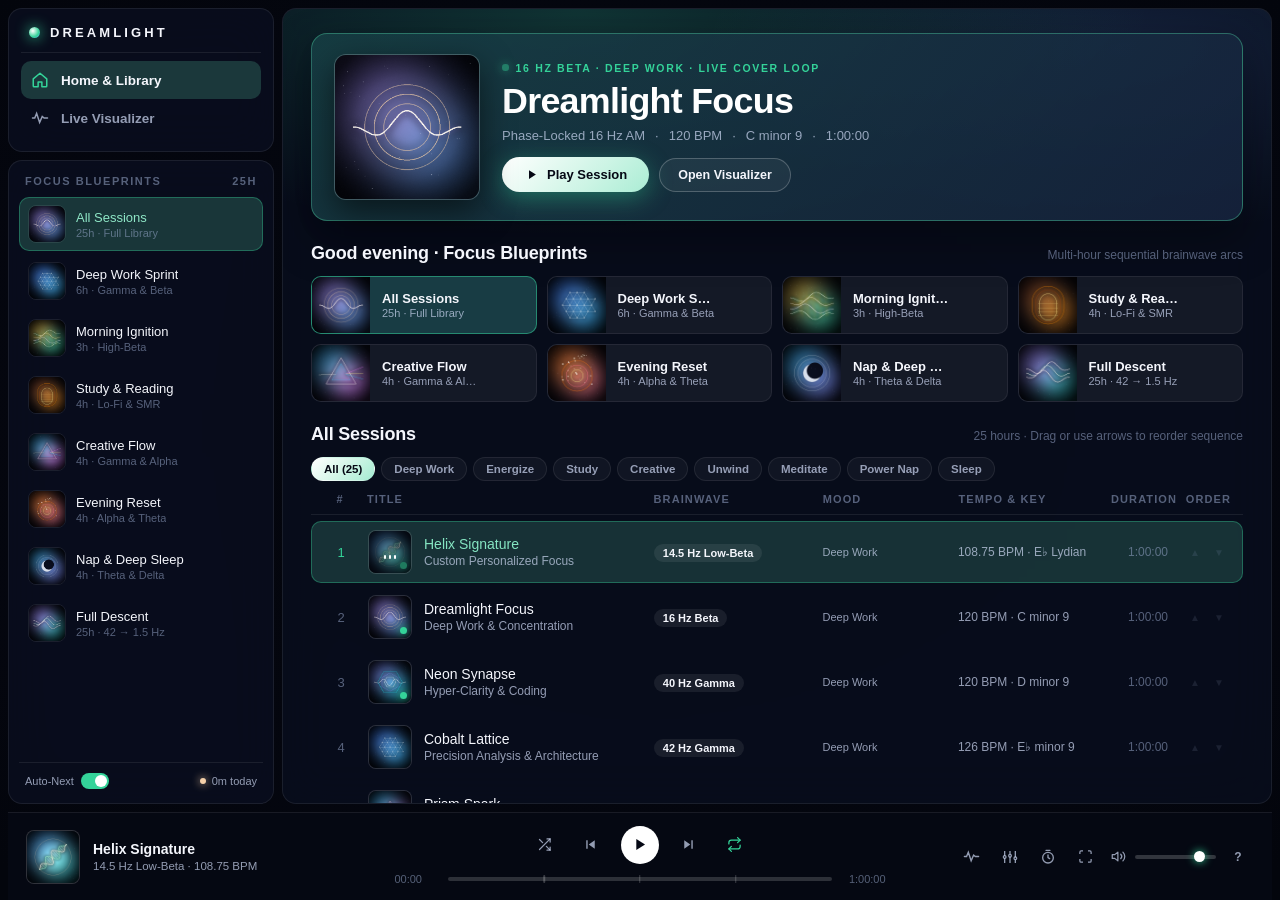
==== web/index.html @ 62f5a37e "Dreamlight: open-source focus music app (25 Python-made tracks, web player, Electron menu bar app) C" ====
<!DOCTYPE html>
<html lang="en">
<head>
  <meta charset="UTF-8" />
  <meta name="viewport" content="width=device-width, initial-scale=1.0, viewport-fit=cover" />
  <meta name="apple-mobile-web-app-capable" content="yes" />
  <meta name="apple-mobile-web-app-status-bar-style" content="black-translucent" />
  <meta name="apple-mobile-web-app-title" content="Dreamlight" />
  <meta name="theme-color" content="#050711" />
  <title>Dreamlight — Neural Focus Studio</title>
  <link rel="manifest" href="manifest.json" />
  <link id="dynamicFavicon" rel="icon" type="image/svg+xml" href="favicon.svg" />
  <link rel="apple-touch-icon" sizes="180x180" href="apple-touch-icon.png" />
  <style>
    :root {
      --bg: #03050c;
      --panel: #0a0f1f;
      --panel-elev: #111830;
      --panel-hover: rgba(255, 255, 255, 0.07);
      --border: rgba(255, 255, 255, 0.08);
      --border-top: rgba(255, 255, 255, 0.14);
      --border-bright: rgba(255, 255, 255, 0.22);
      --text: #f4f6fc;
      --text-muted: rgba(203, 213, 240, 0.72);
      --text-dim: rgba(154, 170, 206, 0.54);
      --c1: #34d399;
      --c2: #60a5fa;
      --c3: #f5d0a9;
      --radius: 14px;
    }

    * {
      box-sizing: border-box;
      margin: 0;
      padding: 0;
      -webkit-tap-highlight-color: transparent;
    }

    html, body {
      width: 100%;
      max-width: 100%;
      height: 100%;
      overflow: hidden;
      background: var(--bg);
      color: var(--text);
      font-family: -apple-system, BlinkMacSystemFont, "SF Pro Display", "Avenir Next", "Inter", "Segoe UI", sans-serif;
      -webkit-font-smoothing: antialiased;
      user-select: none;
    }

    /* Full-bleed live reactive visualizer canvas */
    #vizCanvas {
      position: fixed;
      inset: 0;
      width: 100%;
      height: 100%;
      z-index: 0;
      display: block;
    }

    /* Optional Cinema Zen / Visualizer ambient cover-loop backdrop */
    .zen-loop-backdrop {
      position: fixed;
      inset: 0;
      z-index: 0;
      pointer-events: none;
      display: flex;
      align-items: center;
      justify-content: center;
      opacity: 0;
      transition: opacity 0.75s ease;
      overflow: hidden;
    }

    .zen-loop-backdrop.active { opacity: 1; }

    .zen-loop-video {
      width: min(74vmin, 640px);
      height: min(74vmin, 640px);
      object-fit: cover;
      border-radius: 50%;
      opacity: 0.22;
      filter: blur(18px) saturate(1.25);
      mix-blend-mode: screen;
      transform: scale(1.12);
      transition: opacity 0.6s ease, filter 0.6s ease, transform 0.6s ease;
      -webkit-mask-image: radial-gradient(circle, rgba(0,0,0,1) 34%, rgba(0,0,0,0.45) 62%, rgba(0,0,0,0) 82%);
      mask-image: radial-gradient(circle, rgba(0,0,0,1) 34%, rgba(0,0,0,0.45) 62%, rgba(0,0,0,0) 82%);
    }

    body.zen .zen-loop-video {
      width: min(88vmin, 820px);
      height: min(88vmin, 820px);
      opacity: 0.34;
      filter: blur(10px) saturate(1.3);
      transform: scale(1.06);
    }

    .vignette {
      position: fixed;
      inset: 0;
      z-index: 1;
      pointer-events: none;
      background: radial-gradient(ellipse 75% 65% at 50% 48%, rgba(5, 7, 17, 0.04) 0%, rgba(5, 7, 17, 0.48) 74%, rgba(3, 5, 12, 0.86) 100%);
    }

    /* Shared cover media stack (still PNG + seamless silent MP4 loop) */
    .cover-media {
      position: relative;
      overflow: hidden;
      background: rgba(255, 255, 255, 0.06);
      flex-shrink: 0;
    }

    .cover-media img,
    .cover-media video {
      position: absolute;
      inset: 0;
      width: 100%;
      height: 100%;
      object-fit: cover;
      display: block;
    }

    .cover-media video {
      opacity: 0;
      transition: opacity 0.35s ease;
      pointer-events: none;
    }

    .cover-media.loop-playing video { opacity: 1; }

    .loop-badge {
      position: absolute;
      right: 4px;
      bottom: 4px;
      width: 7px;
      height: 7px;
      border-radius: 50%;
      background: var(--c1);
      box-shadow: 0 0 8px var(--c1);
      pointer-events: none;
      z-index: 2;
    }

    /* =====================================================================
       DESKTOP APP SHELL (> 920px)
       ===================================================================== */
    .desktop-shell {
      position: relative;
      z-index: 2;
      display: grid;
      grid-template-rows: 1fr 88px;
      height: 100vh;
      height: 100dvh;
      width: 100%;
      padding: 8px 8px 0;
      gap: 8px;
    }

    .desktop-body {
      display: grid;
      grid-template-columns: 266px 1fr;
      gap: 8px;
      min-height: 0;
      transition: grid-template-columns 0.4s cubic-bezier(0.22, 1, 0.36, 1), gap 0.4s ease;
    }

    .left-rail {
      display: flex;
      flex-direction: column;
      gap: 8px;
      min-height: 0;
      transition: opacity 0.35s ease, transform 0.4s ease;
    }

    .rail-card {
      background: rgba(10, 15, 31, 0.86);
      backdrop-filter: blur(22px);
      -webkit-backdrop-filter: blur(22px);
      border: 1px solid var(--border);
      border-radius: var(--radius);
      padding: 14px 12px;
    }

    .rail-brand {
      display: flex;
      align-items: center;
      gap: 10px;
      padding: 2px 8px 12px;
      border-bottom: 1px solid var(--border);
      margin-bottom: 8px;
    }

    .brand-orb {
      width: 11px;
      height: 11px;
      border-radius: 50%;
      background: radial-gradient(circle at 35% 35%, #fff, var(--c1) 60%, var(--c2));
      box-shadow: 0 0 14px var(--c1);
      flex-shrink: 0;
      transition: background 0.6s ease, box-shadow 0.6s ease;
    }

    .brand-name {
      font-size: 13px;
      font-weight: 600;
      letter-spacing: 0.24em;
      text-transform: uppercase;
      color: var(--text);
    }

    .nav-btn {
      width: 100%;
      appearance: none;
      border: none;
      background: transparent;
      color: var(--text-muted);
      display: flex;
      align-items: center;
      gap: 12px;
      padding: 10px 10px;
      border-radius: 10px;
      font-size: 13.5px;
      font-weight: 600;
      cursor: pointer;
      transition: all 0.18s ease;
    }

    .nav-btn:hover { color: var(--text); background: var(--panel-hover); }
    .nav-btn.active {
      color: var(--text);
      background: color-mix(in srgb, var(--c1) 16%, rgba(255, 255, 255, 0.06));
    }
    .nav-btn.active svg { color: var(--c1); }

    .rail-library {
      flex: 1;
      min-height: 0;
      display: flex;
      flex-direction: column;
      padding: 14px 10px 12px;
    }

    .rail-lib-head {
      display: flex;
      align-items: center;
      justify-content: space-between;
      padding: 0 6px 10px;
      font-size: 11px;
      font-weight: 700;
      letter-spacing: 0.14em;
      text-transform: uppercase;
      color: var(--text-dim);
    }

    .rail-playlists {
      flex: 1;
      overflow-y: auto;
      display: flex;
      flex-direction: column;
      gap: 3px;
    }

    .rail-playlists::-webkit-scrollbar { width: 4px; }
    .rail-playlists::-webkit-scrollbar-thumb { background: rgba(255,255,255,0.14); border-radius: 999px; }

    .pl-item {
      display: flex;
      align-items: center;
      gap: 10px;
      padding: 7px 8px;
      border-radius: 10px;
      cursor: pointer;
      transition: background 0.16s ease;
      border: 1px solid transparent;
    }

    .pl-item:hover { background: var(--panel-hover); }
    .pl-item.active {
      background: color-mix(in srgb, var(--c1) 16%, rgba(255, 255, 255, 0.05));
      border-color: color-mix(in srgb, var(--c1) 35%, transparent);
    }

    .pl-thumb {
      width: 38px;
      height: 38px;
      border-radius: 8px;
      object-fit: cover;
      flex-shrink: 0;
      border: 1px solid rgba(255,255,255,0.08);
    }

    .pl-meta { min-width: 0; display: flex; flex-direction: column; gap: 2px; }
    .pl-name { font-size: 13px; font-weight: 500; color: var(--text); white-space: nowrap; overflow: hidden; text-overflow: ellipsis; }
    .pl-item.active .pl-name { color: color-mix(in srgb, var(--c1) 55%, #fff); }
    .pl-sub { font-size: 11px; color: var(--text-dim); white-space: nowrap; overflow: hidden; text-overflow: ellipsis; }

    .rail-footer {
      margin-top: 10px;
      padding: 10px 6px 2px;
      border-top: 1px solid var(--border);
      display: flex;
      align-items: center;
      justify-content: space-between;
      font-size: 11px;
      color: var(--text-muted);
    }

    .seq-toggle {
      display: inline-flex;
      align-items: center;
      gap: 7px;
      cursor: pointer;
    }

    .switch {
      position: relative;
      width: 28px;
      height: 16px;
      border-radius: 999px;
      background: rgba(255, 255, 255, 0.16);
      transition: background 0.2s ease;
    }

    .switch::after {
      content: "";
      position: absolute;
      top: 2px;
      left: 2px;
      width: 12px;
      height: 12px;
      border-radius: 50%;
      background: #fff;
      transition: transform 0.2s ease;
    }

    .seq-toggle.on .switch { background: var(--c1); }
    .seq-toggle.on .switch::after { transform: translateX(12px); }

    .streak-pill {
      display: inline-flex;
      align-items: center;
      gap: 6px;
      font-size: 11px;
      color: var(--text-muted);
      font-variant-numeric: tabular-nums;
    }

    .streak-dot {
      width: 6px;
      height: 6px;
      border-radius: 50%;
      background: var(--c3);
      box-shadow: 0 0 8px var(--c3);
    }

    /* Main Rounded Viewport */
    .main-viewport {
      position: relative;
      min-height: 0;
      min-width: 0;
      border-radius: var(--radius);
      border: 1px solid var(--border);
      overflow: hidden;
      background: rgba(10, 15, 31, 0.78);
      backdrop-filter: blur(22px);
      -webkit-backdrop-filter: blur(22px);
      transition: background 0.4s ease, border-color 0.4s ease;
    }

    body.desktop-viz .main-viewport {
      background: transparent;
      backdrop-filter: none;
      -webkit-backdrop-filter: none;
      border-color: rgba(255, 255, 255, 0.10);
    }

    .home-scroll {
      height: 100%;
      overflow-y: auto;
      padding: 24px 28px 36px;
      background:
        radial-gradient(ellipse 85% 42% at 30% 0%, color-mix(in srgb, var(--c1) 20%, transparent), transparent 68%),
        radial-gradient(ellipse 65% 36% at 85% 5%, color-mix(in srgb, var(--c2) 14%, transparent), transparent 65%);
      display: flex;
      flex-direction: column;
      gap: 22px;
    }

    .home-scroll::-webkit-scrollbar { width: 7px; }
    .home-scroll::-webkit-scrollbar-thumb { background: rgba(255,255,255,0.14); border-radius: 999px; }
    body.desktop-viz .home-scroll { display: none; }

    /* Featured Hero Banner */
    .featured-banner {
      display: grid;
      grid-template-columns: 146px 1fr;
      gap: 22px;
      align-items: center;
      padding: 20px 22px;
      border-radius: 16px;
      background: linear-gradient(
        130deg,
        color-mix(in srgb, var(--c1) 18%, rgba(16, 24, 48, 0.76)),
        color-mix(in srgb, var(--c2) 12%, rgba(10, 15, 32, 0.86))
      );
      border: 1px solid color-mix(in srgb, var(--c1) 34%, var(--border));
      box-shadow: 0 18px 44px rgba(0, 0, 0, 0.35);
    }

    .feat-cover-wrap {
      width: 146px;
      height: 146px;
      border-radius: 12px;
      box-shadow: 0 12px 32px rgba(0, 0, 0, 0.55);
      border: 1px solid rgba(255, 255, 255, 0.14);
    }

    .feat-info {
      display: flex;
      flex-direction: column;
      gap: 8px;
      min-width: 0;
    }

    .feat-eyebrow {
      display: inline-flex;
      align-items: center;
      gap: 7px;
      font-size: 10.5px;
      font-weight: 700;
      letter-spacing: 0.16em;
      text-transform: uppercase;
      color: var(--c1);
    }

    .feat-title {
      font-size: clamp(26px, 2.8vw, 38px);
      font-weight: 700;
      letter-spacing: -0.02em;
      line-height: 1.08;
      color: #fff;
    }

    .feat-meta {
      font-size: 13px;
      color: var(--text-muted);
      display: flex;
      align-items: center;
      gap: 10px;
      flex-wrap: wrap;
    }

    .feat-actions {
      display: flex;
      align-items: center;
      gap: 10px;
      margin-top: 6px;
    }

    .spotify-play-cta {
      appearance: none;
      border: none;
      background: linear-gradient(135deg, #ffffff, color-mix(in srgb, var(--c1) 42%, #ffffff));
      color: #050814;
      font-size: 13px;
      font-weight: 700;
      padding: 10px 22px;
      border-radius: 999px;
      display: inline-flex;
      align-items: center;
      gap: 8px;
      cursor: pointer;
      box-shadow: 0 6px 24px color-mix(in srgb, var(--c1) 40%, transparent);
      transition: transform 0.16s ease, box-shadow 0.2s ease;
    }

    .spotify-play-cta:hover { transform: scale(1.03); }

    .ghost-cta {
      appearance: none;
      border: 1px solid var(--border-bright);
      background: rgba(255, 255, 255, 0.05);
      color: var(--text);
      font-size: 12.5px;
      font-weight: 600;
      padding: 9px 18px;
      border-radius: 999px;
      display: inline-flex;
      align-items: center;
      gap: 7px;
      cursor: pointer;
      transition: all 0.18s ease;
    }

    .ghost-cta:hover { background: rgba(255, 255, 255, 0.11); }

    .sec-head {
      display: flex;
      align-items: baseline;
      justify-content: space-between;
      gap: 12px;
      flex-wrap: wrap;
      margin-bottom: 12px;
    }

    .sec-title { font-size: 18px; font-weight: 700; letter-spacing: -0.01em; }
    .sec-sub { font-size: 12px; color: var(--text-dim); }

    /* Mood Filter Bar */
    .mood-bar {
      display: flex;
      align-items: center;
      gap: 6px;
      flex-wrap: wrap;
      margin-bottom: 12px;
    }

    .mood-chip {
      appearance: none;
      border: 1px solid var(--border);
      background: rgba(255, 255, 255, 0.04);
      color: var(--text-muted);
      font-size: 11.5px;
      font-weight: 600;
      padding: 5px 12px;
      border-radius: 999px;
      cursor: pointer;
      transition: all 0.16s ease;
      text-transform: capitalize;
    }

    .mood-chip:hover { color: #fff; background: rgba(255, 255, 255, 0.09); }
    .mood-chip.active {
      color: #050814;
      background: linear-gradient(135deg, #fff, color-mix(in srgb, var(--c1) 45%, #fff));
      border-color: transparent;
    }

    /* Quick-Pick Blueprint Grid */
    .quick-grid {
      display: grid;
      grid-template-columns: repeat(4, minmax(0, 1fr));
      gap: 10px;
    }

    @media (max-width: 1260px) {
      .quick-grid { grid-template-columns: repeat(3, minmax(0, 1fr)); }
    }

    .quick-card {
      position: relative;
      display: flex;
      align-items: center;
      gap: 12px;
      background: rgba(255, 255, 255, 0.055);
      border: 1px solid rgba(255, 255, 255, 0.07);
      border-radius: 10px;
      overflow: hidden;
      padding-right: 12px;
      cursor: pointer;
      transition: background 0.18s ease, border-color 0.18s ease;
      height: 58px;
    }

    .quick-card:hover { background: rgba(255, 255, 255, 0.11); }
    .quick-card.active {
      background: color-mix(in srgb, var(--c1) 20%, rgba(20, 28, 54, 0.78));
      border-color: color-mix(in srgb, var(--c1) 52%, transparent);
    }

    .quick-cover { width: 58px; height: 58px; object-fit: cover; flex-shrink: 0; }
    .quick-meta { min-width: 0; flex: 1; }
    .quick-name { font-size: 13px; font-weight: 600; color: var(--text); white-space: nowrap; overflow: hidden; text-overflow: ellipsis; }
    .quick-sub { font-size: 11px; color: var(--text-muted); margin-top: 1px; white-space: nowrap; overflow: hidden; text-overflow: ellipsis; }

    .quick-play-hover {
      width: 32px;
      height: 32px;
      border-radius: 50%;
      background: var(--c1);
      color: #050814;
      display: flex;
      align-items: center;
      justify-content: center;
      opacity: 0;
      transform: translateY(4px);
      transition: all 0.2s ease;
      box-shadow: 0 6px 16px rgba(0, 0, 0, 0.45);
      flex-shrink: 0;
    }

    .quick-card:hover .quick-play-hover { opacity: 1; transform: translateY(0); }

    /* Track Table */
    .track-table-head {
      display: grid;
      grid-template-columns: 34px 1.65fr 0.95fr 0.75fr 0.85fr 58px 52px;
      gap: 10px;
      padding: 0 12px 9px;
      border-bottom: 1px solid var(--border);
      font-size: 11px;
      font-weight: 600;
      letter-spacing: 0.1em;
      text-transform: uppercase;
      color: var(--text-dim);
      margin-bottom: 6px;
    }

    .track-table { display: flex; flex-direction: column; gap: 3px; }

    .t-row {
      display: grid;
      grid-template-columns: 34px 1.65fr 0.95fr 0.75fr 0.85fr 58px 52px;
      gap: 10px;
      align-items: center;
      padding: 8px 12px;
      border-radius: 10px;
      border: 1px solid transparent;
      cursor: pointer;
      transition: background 0.15s ease;
      outline: none;
    }

    .t-row:hover, .t-row:focus-visible { background: rgba(255, 255, 255, 0.068); }
    .t-row:focus-visible { border-color: color-mix(in srgb, var(--c1) 55%, transparent); }
    .t-row.active {
      background: color-mix(in srgb, var(--c1) 14%, rgba(255, 255, 255, 0.05));
      border-color: color-mix(in srgb, var(--c1) 36%, transparent);
    }
    .t-row.drag-over { border-top: 2px solid var(--c1); }

    .t-idx {
      font-size: 13px;
      color: var(--text-dim);
      font-variant-numeric: tabular-nums;
      display: flex;
      align-items: center;
      justify-content: center;
    }
    .t-row.active .t-idx { color: var(--c1); }

    .t-title-cell {
      display: flex;
      align-items: center;
      gap: 12px;
      min-width: 0;
    }

    .track-thumb-wrap {
      width: 44px;
      height: 44px;
      border-radius: 8px;
      border: 1px solid rgba(255, 255, 255, 0.09);
    }

    .thumb-eq-overlay {
      position: absolute;
      inset: 0;
      z-index: 3;
      display: flex;
      align-items: center;
      justify-content: center;
      background: rgba(5, 8, 20, 0.44);
    }

    .eq-bars { display: inline-flex; align-items: flex-end; gap: 2.5px; height: 13px; }
    .eq-bars span {
      width: 2.5px; background: #fff; border-radius: 2px; height: 4px;
      box-shadow: 0 0 8px var(--c1);
      animation: eqBounce 0.85s ease-in-out infinite;
    }
    .eq-bars span:nth-child(1) { animation-delay: 0s; }
    .eq-bars span:nth-child(2) { animation-delay: 0.22s; height: 10px; }
    .eq-bars span:nth-child(3) { animation-delay: 0.44s; height: 6px; }
    .eq-bars.paused span { animation-play-state: paused; height: 4px; }
    @keyframes eqBounce { 0%, 100% { height: 3px; } 50% { height: 13px; } }

    .t-name-wrap { min-width: 0; display: flex; flex-direction: column; gap: 2px; }
    .t-name { font-size: 14px; font-weight: 500; color: var(--text); white-space: nowrap; overflow: hidden; text-overflow: ellipsis; }
    .t-row.active .t-name { color: color-mix(in srgb, var(--c1) 60%, #fff); }
    .t-sub { font-size: 12px; color: var(--text-muted); white-space: nowrap; overflow: hidden; text-overflow: ellipsis; }

    .band-pill {
      display: inline-flex;
      align-items: center;
      font-size: 11px;
      font-weight: 600;
      padding: 3px 9px;
      border-radius: 999px;
      background: rgba(255, 255, 255, 0.075);
      color: var(--text);
      width: fit-content;
      white-space: nowrap;
    }

    .mood-tag {
      font-size: 11px;
      color: var(--text-muted);
      text-transform: capitalize;
      white-space: nowrap;
      overflow: hidden;
      text-overflow: ellipsis;
    }

    .t-tech { font-size: 12px; color: var(--text-muted); white-space: nowrap; overflow: hidden; text-overflow: ellipsis; }
    .t-dur { font-size: 12px; color: var(--text-dim); font-variant-numeric: tabular-nums; text-align: right; }

    .t-order { display: flex; align-items: center; justify-content: flex-end; gap: 2px; }
    .order-btn {
      appearance: none; border: none; background: transparent; color: var(--text-dim);
      width: 22px; height: 22px; border-radius: 6px; cursor: pointer;
      display: flex; align-items: center; justify-content: center; font-size: 10px;
      opacity: 0.25; transition: all 0.15s ease;
    }
    .t-row:hover .order-btn, .t-row:focus-within .order-btn { opacity: 1; }
    .order-btn:hover { background: rgba(255, 255, 255, 0.14); color: var(--text); }

    /* =====================================================================
       VIEW B: FULL-BLEED PER-TRACK LIVE VISUALIZER & NOW PLAYING STAGE
       ===================================================================== */
    .viz-stage {
      display: none;
      position: relative;
      height: 100%;
      width: 100%;
      flex-direction: column;
      justify-content: space-between;
      padding: 20px 26px 24px;
      pointer-events: none;
    }

    body.desktop-viz .viz-stage { display: flex; }

    .viz-topbar {
      display: flex;
      align-items: center;
      justify-content: space-between;
      gap: 12px;
      pointer-events: auto;
      transition: opacity 0.5s ease;
    }

    .pill-group {
      display: inline-flex;
      align-items: center;
      background: rgba(10, 15, 32, 0.62);
      backdrop-filter: blur(18px);
      -webkit-backdrop-filter: blur(18px);
      border: 1px solid var(--border);
      border-top-color: var(--border-top);
      border-radius: 999px;
      padding: 3px;
      gap: 2px;
    }

    .pill-btn {
      appearance: none;
      border: none;
      background: transparent;
      color: var(--text-muted);
      font-size: 11.5px;
      font-weight: 500;
      padding: 5px 12px;
      border-radius: 999px;
      cursor: pointer;
      transition: all 0.18s ease;
      white-space: nowrap;
    }

    .pill-btn:hover { color: var(--text); background: rgba(255, 255, 255, 0.06); }
    .pill-btn.active {
      color: #060913;
      background: linear-gradient(135deg, #f8fafc, color-mix(in srgb, var(--c1) 45%, #ffffff));
    }

    .icon-pill {
      appearance: none;
      display: inline-flex;
      align-items: center;
      gap: 6px;
      border: 1px solid var(--border);
      border-top-color: var(--border-top);
      background: rgba(10, 15, 32, 0.62);
      backdrop-filter: blur(18px);
      -webkit-backdrop-filter: blur(18px);
      color: var(--text-muted);
      font-size: 11.5px;
      font-weight: 500;
      padding: 6px 13px;
      border-radius: 999px;
      cursor: pointer;
      transition: all 0.2s ease;
    }

    .icon-pill:hover { color: var(--text); border-color: var(--border-bright); }
    .icon-pill.active {
      color: #fff;
      border-color: color-mix(in srgb, var(--c1) 65%, transparent);
      background: color-mix(in srgb, var(--c1) 22%, rgba(12, 18, 38, 0.72));
    }

    .viz-bottom {
      display: flex;
      align-items: flex-end;
      justify-content: space-between;
      gap: 18px;
      transition: opacity 0.5s ease;
    }

    .viz-now-row {
      display: flex;
      align-items: flex-end;
      gap: 18px;
      pointer-events: auto;
    }

    .viz-art-card {
      width: 112px;
      height: 112px;
      border-radius: 16px;
      border: 1px solid color-mix(in srgb, var(--c1) 42%, rgba(255, 255, 255, 0.16));
      box-shadow: 0 18px 46px rgba(0, 0, 0, 0.62), 0 0 32px color-mix(in srgb, var(--c1) 24%, transparent);
      transition: transform 0.35s ease, box-shadow 0.45s ease;
    }

    body.zen .viz-art-card {
      width: 92px;
      height: 92px;
    }

    .viz-now-card {
      display: flex;
      flex-direction: column;
      gap: 7px;
      pointer-events: auto;
    }

    .viz-chips {
      display: flex;
      align-items: center;
      gap: 8px;
      flex-wrap: wrap;
    }

    .status-chip {
      display: inline-flex;
      align-items: center;
      gap: 8px;
      padding: 5px 12px;
      border-radius: 999px;
      border: 1px solid color-mix(in srgb, var(--c1) 42%, var(--border));
      background: rgba(8, 12, 26, 0.58);
      backdrop-filter: blur(14px);
      font-size: 10.5px;
      font-weight: 600;
      letter-spacing: 0.14em;
      text-transform: uppercase;
      color: color-mix(in srgb, var(--c1) 72%, #fff);
      width: fit-content;
    }

    .archetype-chip {
      display: inline-flex;
      align-items: center;
      gap: 6px;
      padding: 5px 11px;
      border-radius: 999px;
      border: 1px solid var(--border);
      background: rgba(8, 12, 26, 0.52);
      backdrop-filter: blur(14px);
      font-size: 10px;
      font-weight: 600;
      letter-spacing: 0.12em;
      text-transform: uppercase;
      color: var(--text-muted);
    }

    .pulse-dot {
      width: 6.5px; height: 6.5px; border-radius: 50%;
      background: var(--c1); box-shadow: 0 0 10px var(--c1); opacity: 0.45;
    }
    body.is-playing .pulse-dot { opacity: 1; animation: breathe 2s ease-in-out infinite; }
    @keyframes breathe { 0%,100% { transform: scale(0.88); opacity: 0.65; } 50% { transform: scale(1.28); opacity: 1; } }

    .viz-title {
      font-size: clamp(28px, 3.3vw, 44px);
      font-weight: 200;
      letter-spacing: 0.12em;
      text-transform: uppercase;
      line-height: 1.06;
      text-shadow: 0 4px 28px rgba(0, 0, 0, 0.55);
    }

    .telemetry-bar {
      display: inline-flex;
      align-items: center;
      gap: 9px;
      flex-wrap: wrap;
      padding: 6px 13px;
      border-radius: 11px;
      background: rgba(8, 13, 28, 0.56);
      border: 1px solid var(--border);
      backdrop-filter: blur(14px);
      font-size: 11.5px;
      color: var(--text-muted);
      font-variant-numeric: tabular-nums;
      width: fit-content;
    }

    .tel-ear { display: inline-flex; align-items: center; gap: 5px; color: var(--text); font-weight: 500; }
    .tel-ear-tag {
      font-size: 9.5px; font-weight: 700; padding: 1.5px 5px; border-radius: 4px;
      background: color-mix(in srgb, var(--c1) 24%, transparent);
      color: color-mix(in srgb, var(--c1) 80%, #fff);
    }
    .tel-delta { color: var(--c3); font-weight: 600; letter-spacing: 0.04em; }
    .tel-sep { width: 1px; height: 12px; background: var(--border-bright); }

    .breath-caption {
      position: absolute;
      left: 50%;
      top: 50%;
      transform: translate(-50%, -50%);
      display: flex;
      flex-direction: column;
      align-items: center;
      gap: 4px;
      opacity: 0;
      pointer-events: none;
      transition: opacity 0.45s ease;
    }
    body.breath-on .breath-caption { opacity: 1; }
    .breath-phase { font-size: 13px; font-weight: 600; letter-spacing: 0.34em; padding-left: 0.34em; color: #fff8ec; }
    .breath-count { font-size: 11px; color: var(--text-muted); font-variant-numeric: tabular-nums; }
    .breath-cadence { font-size: 10px; letter-spacing: 0.14em; text-transform: uppercase; color: color-mix(in srgb, var(--c1) 70%, #fff); margin-top: 2px; }

    /* =====================================================================
       PERSISTENT BOTTOM PLAYER BAR (Desktop)
       ===================================================================== */
    .player-bar {
      display: grid;
      grid-template-columns: 30% 40% 30%;
      align-items: center;
      padding: 0 18px;
      background: rgba(6, 9, 20, 0.94);
      backdrop-filter: blur(26px);
      -webkit-backdrop-filter: blur(26px);
      border-top: 1px solid var(--border);
      transition: opacity 0.5s ease;
    }

    .pb-left { display: flex; align-items: center; gap: 13px; min-width: 0; }

    .pb-cover-wrap {
      width: 54px;
      height: 54px;
      border-radius: 8px;
      border: 1px solid rgba(255, 255, 255, 0.12);
      cursor: pointer;
      transition: transform 0.18s ease, box-shadow 0.2s ease;
    }
    .pb-cover-wrap:hover { transform: scale(1.04); box-shadow: 0 0 18px color-mix(in srgb, var(--c1) 45%, transparent); }

    .pb-meta { min-width: 0; display: flex; flex-direction: column; gap: 3px; }
    .pb-title { font-size: 14px; font-weight: 600; color: var(--text); white-space: nowrap; overflow: hidden; text-overflow: ellipsis; cursor: pointer; }
    .pb-title:hover { text-decoration: underline; }
    .pb-sub { font-size: 11.5px; color: var(--text-muted); white-space: nowrap; overflow: hidden; text-overflow: ellipsis; }

    .pb-center { display: flex; flex-direction: column; align-items: center; gap: 6px; width: 100%; }
    .transport { display: flex; align-items: center; gap: 14px; }

    .t-btn {
      appearance: none; border: none; background: transparent; color: var(--text-muted);
      width: 32px; height: 32px; border-radius: 50%;
      display: flex; align-items: center; justify-content: center;
      cursor: pointer; transition: all 0.16s ease;
    }
    .t-btn:hover { color: #fff; background: rgba(255, 255, 255, 0.08); }
    .t-btn.active { color: var(--c1); }

    .play-btn {
      width: 38px; height: 38px; border-radius: 50%; border: none;
      background: #ffffff; color: #050814;
      display: flex; align-items: center; justify-content: center;
      cursor: pointer; transition: transform 0.15s ease, box-shadow 0.2s ease;
    }
    .play-btn:hover { transform: scale(1.07); box-shadow: 0 0 22px color-mix(in srgb, var(--c1) 50%, transparent); }
    .play-btn:active { transform: scale(0.95); }

    .seek-row {
      display: grid; grid-template-columns: 44px 1fr 44px; align-items: center;
      gap: 10px; width: 100%; max-width: 560px;
    }
    .time-label { font-size: 11px; font-variant-numeric: tabular-nums; color: var(--text-dim); }
    .time-label.right { text-align: right; }

    .seek-track {
      position: relative; height: 18px; display: flex; align-items: center;
      cursor: pointer; touch-action: none;
    }
    .seek-bg { width: 100%; height: 4px; border-radius: 999px; background: rgba(255, 255, 255, 0.16); overflow: hidden; transition: height 0.12s ease; }
    .seek-track:hover .seek-bg { height: 5px; }
    .seek-fill { height: 100%; width: 0%; border-radius: 999px; background: linear-gradient(90deg, var(--c2), var(--c1), var(--c3)); }

    .seek-ticks { position: absolute; inset: 0; pointer-events: none; }
    .seek-tick { position: absolute; top: 50%; width: 1.5px; height: 8px; transform: translate(-50%, -50%); background: rgba(255,255,255,0.22); border-radius: 2px; }

    .seek-thumb {
      position: absolute; left: 0%; width: 12px; height: 12px; border-radius: 50%;
      background: #fff; box-shadow: 0 0 10px var(--c1);
      transform: translateX(-50%) scale(0); transition: transform 0.14s ease; pointer-events: none;
    }
    .seek-track:hover .seek-thumb, .seek-track.scrubbing .seek-thumb { transform: translateX(-50%) scale(1.1); }

    .seek-tooltip {
      position: absolute; bottom: 22px; left: 0; transform: translateX(-50%) translateY(4px);
      padding: 4px 8px; border-radius: 7px; background: rgba(9, 14, 30, 0.94);
      border: 1px solid var(--border-bright); color: #fff; font-size: 11px;
      font-variant-numeric: tabular-nums; white-space: nowrap; opacity: 0;
      pointer-events: none; transition: opacity 0.14s ease, transform 0.14s ease;
    }
    .seek-track:hover .seek-tooltip, .seek-track.scrubbing .seek-tooltip { opacity: 1; transform: translateX(-50%) translateY(0); }

    .pb-right { display: flex; align-items: center; justify-content: flex-end; gap: 6px; }
    .timer-badge {
      display: none; font-size: 11px; font-variant-numeric: tabular-nums; font-weight: 600;
      color: var(--c3); padding: 3px 8px; border-radius: 999px;
      background: rgba(245, 208, 169, 0.12); border: 1px solid rgba(245, 208, 169, 0.30);
    }
    .timer-badge.visible { display: inline-flex; }
    .vol-wrap { display: flex; align-items: center; gap: 6px; width: 108px; }

    input[type="range"] {
      -webkit-appearance: none; appearance: none; width: 100%; height: 4px;
      border-radius: 999px; background: rgba(255, 255, 255, 0.18); outline: none; cursor: pointer;
    }
    input[type="range"]::-webkit-slider-thumb {
      -webkit-appearance: none; appearance: none; width: 11px; height: 11px;
      border-radius: 50%; background: #fff; box-shadow: 0 0 8px var(--c1); cursor: pointer;
    }

    /* Desktop Cinema Zen Mode */
    body.zen .desktop-body { grid-template-columns: 0px 1fr; gap: 0; }
    body.zen .left-rail { opacity: 0; pointer-events: none; transform: translateX(-28px); overflow: hidden; }
    body.zen .main-viewport { border-color: transparent; }
    body.zen.zen-idle .viz-topbar,
    body.zen.zen-idle .player-bar,
    body.zen.zen-idle .viz-bottom { opacity: 0.12; }

    /* Popovers & Modals */
    .popover {
      position: fixed;
      right: 110px;
      bottom: 96px;
      z-index: 50;
      background: rgba(12, 18, 38, 0.96);
      backdrop-filter: blur(22px);
      border: 1px solid var(--border-bright);
      border-radius: 14px;
      padding: 14px;
      display: none;
      flex-direction: column;
      gap: 10px;
      box-shadow: 0 20px 50px rgba(0,0,0,0.6);
      min-width: 215px;
    }
    .popover.open { display: flex; }
    .pop-title { font-size: 11px; font-weight: 700; letter-spacing: 0.12em; text-transform: uppercase; color: var(--text-dim); padding: 2px 4px; }
    .pop-grid { display: grid; grid-template-columns: 1fr 1fr; gap: 6px; }
    .pop-opt {
      appearance: none; border: 1px solid var(--border); background: rgba(255,255,255,0.04);
      color: var(--text-muted); font-size: 12px; padding: 7px 10px; border-radius: 9px; cursor: pointer;
    }
    .pop-opt:hover { color: #fff; background: rgba(255,255,255,0.1); }
    .pop-opt.active { border-color: var(--c1); background: color-mix(in srgb, var(--c1) 24%, transparent); color: #fff; }

    .lab-select-row { display: flex; align-items: center; justify-content: space-between; font-size: 12px; color: var(--text-muted); gap: 10px; }
    .mini-pills { display: inline-flex; gap: 5px; }
    .mini-pill { appearance: none; border: 1px solid var(--border); background: rgba(255,255,255,0.05); color: var(--text-muted); font-size: 11px; padding: 4px 9px; border-radius: 8px; cursor: pointer; }
    .mini-pill.active { border-color: var(--c1); background: color-mix(in srgb, var(--c1) 24%, transparent); color: #fff; }
    .lab-slider-item { display: flex; flex-direction: column; gap: 5px; }
    .lab-slider-head { display: flex; justify-content: space-between; font-size: 12px; color: var(--text-muted); }

    .modal-backdrop {
      position: fixed; inset: 0; z-index: 60;
      background: rgba(4, 6, 14, 0.72); backdrop-filter: blur(12px);
      display: flex; align-items: center; justify-content: center;
      opacity: 0; pointer-events: none; transition: opacity 0.22s ease;
    }
    .modal-backdrop.open { opacity: 1; pointer-events: auto; }
    .modal-card {
      width: min(440px, 92vw); background: rgba(12, 18, 38, 0.95);
      border: 1px solid var(--border-bright); border-radius: 20px; padding: 22px 24px;
      box-shadow: 0 30px 70px rgba(0, 0, 0, 0.65);
    }
    .modal-head { display: flex; align-items: center; justify-content: space-between; margin-bottom: 16px; }
    .modal-title { font-size: 13px; font-weight: 600; letter-spacing: 0.16em; text-transform: uppercase; }
    .modal-close {
      appearance: none; border: 1px solid var(--border); background: rgba(255,255,255,0.06);
      color: var(--text-muted); width: 28px; height: 28px; border-radius: 50%; cursor: pointer;
    }
    .shortcut-list { display: grid; grid-template-columns: 1fr 1fr; gap: 10px 18px; }
    .shortcut-item { display: flex; align-items: center; justify-content: space-between; font-size: 12.5px; color: var(--text-muted); }
    kbd {
      font-family: ui-monospace, SFMono-Regular, Menlo, monospace; font-size: 11px;
      padding: 3px 7px; border-radius: 6px; background: rgba(255,255,255,0.08);
      border: 1px solid var(--border-bright); color: var(--text);
    }

    .toast {
      position: fixed; top: max(68px, calc(env(safe-area-inset-top) + 52px)); left: 50%;
      transform: translateX(-50%) translateY(-12px); z-index: 80;
      padding: 8px 18px; border-radius: 999px; background: rgba(12, 18, 38, 0.94);
      backdrop-filter: blur(18px); border: 1px solid var(--border-bright);
      color: #fff; font-size: 12px; white-space: nowrap; opacity: 0;
      pointer-events: none; transition: all 0.25s ease;
    }
    .toast.show { opacity: 1; transform: translateX(-50%) translateY(0); }

    .mobile-home, .mini-player, .mobile-np, .mobile-sheet-backdrop, .mobile-sheet { display: none; }

    /* =====================================================================
       MOBILE PWA EXPERIENCE (<= 920px)
       ===================================================================== */
    @media (max-width: 920px) {
      .desktop-shell, .popover { display: none !important; }

      .mobile-home {
        display: flex; flex-direction: column; position: fixed; inset: 0; z-index: 5;
        background:
          radial-gradient(ellipse 95% 42% at 50% 0%, color-mix(in srgb, var(--c1) 22%, transparent), transparent 70%),
          linear-gradient(180deg, #090e22 0%, #050711 42%, #04060d 100%);
        overflow-y: auto; -webkit-overflow-scrolling: touch;
        padding: max(16px, env(safe-area-inset-top)) 16px calc(106px + env(safe-area-inset-bottom));
        gap: 16px; transition: transform 0.36s cubic-bezier(0.22, 1, 0.36, 1), opacity 0.32s ease;
      }

      body.np-open .mobile-home { transform: scale(0.95); opacity: 0.35; pointer-events: none; }

      .mh-header { display: flex; align-items: center; justify-content: space-between; }
      .mh-eyebrow { display: inline-flex; align-items: center; gap: 7px; font-size: 10.5px; font-weight: 600; letter-spacing: 0.22em; text-transform: uppercase; color: var(--text-muted); }
      .mh-title { font-size: 24px; font-weight: 700; letter-spacing: -0.02em; margin-top: 2px; }
      .mh-sec-head { display: flex; align-items: center; justify-content: space-between; margin-bottom: 10px; }
      .mh-sec-title { font-size: 14px; font-weight: 600; }
      .mh-sec-sub { font-size: 11.5px; color: var(--text-dim); }

      .blueprint-grid { display: grid; grid-template-columns: 1fr 1fr; gap: 9px; }
      .bp-card {
        display: flex; align-items: center; gap: 9px;
        background: rgba(255, 255, 255, 0.055); border: 1px solid rgba(255, 255, 255, 0.08);
        border-radius: 11px; overflow: hidden; padding-right: 9px; cursor: pointer; min-height: 54px;
      }
      .bp-card.active { background: color-mix(in srgb, var(--c1) 20%, rgba(16,24,48,0.8)); border-color: color-mix(in srgb, var(--c1) 55%, transparent); }
      .bp-cover { width: 54px; height: 54px; object-fit: cover; flex-shrink: 0; }
      .bp-info { min-width: 0; }
      .bp-name { font-size: 12.5px; font-weight: 600; white-space: nowrap; overflow: hidden; text-overflow: ellipsis; }
      .bp-meta { font-size: 10.5px; color: var(--text-muted); }

      .mh-mood-scroll { display: flex; gap: 6px; overflow-x: auto; padding-bottom: 4px; -webkit-overflow-scrolling: touch; }
      .mh-mood-scroll::-webkit-scrollbar { display: none; }
      .mh-mood-scroll .mood-chip { flex-shrink: 0; }

      .mh-tracks { display: flex; flex-direction: column; gap: 5px; }
      .mh-row {
        display: grid; grid-template-columns: 48px 1fr auto; align-items: center; gap: 12px;
        padding: 8px 10px; border-radius: 12px; background: rgba(255,255,255,0.025);
        border: 1px solid transparent; cursor: pointer;
      }
      .mh-row.active { background: color-mix(in srgb, var(--c1) 16%, rgba(15,22,46,0.72)); border-color: color-mix(in srgb, var(--c1) 45%, transparent); }
      .mh-row .track-thumb-wrap { width: 48px; height: 48px; border-radius: 10px; }
      .mh-row-title { font-size: 14.5px; font-weight: 500; white-space: nowrap; overflow: hidden; text-overflow: ellipsis; }
      .mh-row.active .mh-row-title { color: color-mix(in srgb, var(--c1) 65%, #fff); }
      .mh-row-sub { font-size: 11.5px; color: var(--text-muted); display: flex; align-items: center; gap: 6px; margin-top: 2px; }
      .mh-row-dur { font-size: 11px; color: var(--text-dim); font-variant-numeric: tabular-nums; }

      .mini-player {
        display: flex; flex-direction: column; position: fixed;
        left: 10px; right: 10px; bottom: max(12px, env(safe-area-inset-bottom)); z-index: 10;
        border-radius: 14px; overflow: hidden;
        background: linear-gradient(135deg, color-mix(in srgb, var(--c1) 28%, rgba(13,19,40,0.95)), color-mix(in srgb, var(--c2) 22%, rgba(10,15,34,0.97)));
        backdrop-filter: blur(24px); -webkit-backdrop-filter: blur(24px);
        border: 1px solid rgba(255,255,255,0.14); box-shadow: 0 14px 40px rgba(0,0,0,0.65);
        cursor: pointer; transition: transform 0.34s cubic-bezier(0.22, 1, 0.36, 1), opacity 0.25s ease;
      }
      body.np-open .mini-player { transform: translateY(130%); opacity: 0; pointer-events: none; }
      .mp-main { display: grid; grid-template-columns: 42px 1fr auto; align-items: center; gap: 11px; padding: 9px; }
      .mp-cover-wrap { width: 42px; height: 42px; border-radius: 9px; }
      .mp-meta { min-width: 0; }
      .mp-title { font-size: 13.5px; font-weight: 600; color: #fff; white-space: nowrap; overflow: hidden; text-overflow: ellipsis; }
      .mp-sub { font-size: 11.5px; color: rgba(230,238,255,0.75); white-space: nowrap; overflow: hidden; text-overflow: ellipsis; }
      .mp-btns { display: flex; align-items: center; gap: 4px; }
      .mp-btn { appearance: none; border: none; background: transparent; color: #fff; width: 38px; height: 38px; border-radius: 50%; display: flex; align-items: center; justify-content: center; cursor: pointer; }
      .mp-progress-track { width: 100%; height: 2.5px; background: rgba(255,255,255,0.14); }
      .mp-progress-fill { height: 100%; width: 0%; background: linear-gradient(90deg, var(--c1), var(--c3)); }

      #vizCanvas, .zen-loop-backdrop, .vignette { z-index: 15; opacity: 0; pointer-events: none; transition: opacity 0.34s ease; }
      body.np-open #vizCanvas, body.np-open .vignette { opacity: 1; }
      body.np-open .zen-loop-backdrop.active { opacity: 1; }

      .mobile-np {
        display: flex; flex-direction: column; justify-content: space-between;
        position: fixed; inset: 0; z-index: 18; height: 100dvh;
        padding: max(12px, env(safe-area-inset-top)) 20px max(16px, env(safe-area-inset-bottom));
        transform: translateY(104%); pointer-events: none;
        transition: transform 0.38s cubic-bezier(0.22, 1, 0.36, 1);
      }
      body.np-open .mobile-np { transform: translateY(0); pointer-events: auto; }
      body.np-dragging .mobile-np { transition: none !important; }

      .np-header { display: grid; grid-template-columns: 40px 1fr 40px; align-items: center; }
      .np-icon-btn {
        appearance: none; border: none; background: rgba(255,255,255,0.07); color: #fff;
        width: 36px; height: 36px; border-radius: 50%; display: flex; align-items: center; justify-content: center;
      }
      .np-icon-btn.active { background: color-mix(in srgb, var(--c1) 30%, rgba(12,18,38,0.85)); box-shadow: 0 0 14px color-mix(in srgb, var(--c1) 40%, transparent); }
      .np-ctx { text-align: center; display: flex; flex-direction: column; align-items: center; }
      .np-kicker { font-size: 9.5px; font-weight: 600; letter-spacing: 0.16em; text-transform: uppercase; color: var(--text-dim); }
      .np-name { font-size: 12px; font-weight: 600; }

      .np-lower { display: flex; flex-direction: column; gap: 12px; }
      .np-viz-center { display: flex; justify-content: center; }
      .np-track-head { display: flex; align-items: center; gap: 13px; }
      .np-cover-wrap { width: 56px; height: 56px; border-radius: 12px; border: 1px solid rgba(255,255,255,0.16); }
      .np-tmeta { min-width: 0; }
      .np-ttitle { font-size: 20px; font-weight: 700; white-space: nowrap; overflow: hidden; text-overflow: ellipsis; }
      .np-tsub { font-size: 13px; color: var(--text-muted); }
      .np-tel { width: 100%; justify-content: center; font-size: 10.5px; padding: 6px 10px; }
      .np-tel .tel-mood-part { display: none; }

      .np-transport { display: flex; align-items: center; justify-content: space-between; width: 100%; max-width: 320px; margin: 0 auto; }
      .np-transport .t-btn { width: 44px; height: 44px; }
      .np-transport .play-btn { width: 62px; height: 62px; }

      .mobile-actions-bar { display: grid; grid-template-columns: repeat(4, 1fr); gap: 6px; }
      .ma-btn {
        appearance: none; border: none; background: rgba(255,255,255,0.05); color: var(--text-muted);
        border-radius: 12px; padding: 8px 4px; display: flex; flex-direction: column; align-items: center; gap: 4px;
        font-size: 10px; font-weight: 500;
      }
      .ma-btn.active { color: #fff; background: color-mix(in srgb, var(--c1) 24%, rgba(12,18,38,0.8)); }

      .mobile-sheet-backdrop {
        display: block; position: fixed; inset: 0; z-index: 40;
        background: rgba(3,5,12,0.65); backdrop-filter: blur(8px);
        opacity: 0; pointer-events: none; transition: opacity 0.25s ease;
      }
      body.msheet-open .mobile-sheet-backdrop { opacity: 1; pointer-events: auto; }
      .mobile-sheet {
        display: flex; flex-direction: column; position: fixed; left: 0; right: 0; bottom: 0; z-index: 45;
        max-height: 78dvh; background: rgba(11,16,34,0.97); border-top: 1px solid var(--border-top);
        border-radius: 22px 22px 0 0; padding: 8px 18px max(20px, env(safe-area-inset-bottom));
        transform: translateY(105%); transition: transform 0.32s cubic-bezier(0.22, 1, 0.36, 1); overflow: hidden;
      }
      body.msheet-open .mobile-sheet { transform: translateY(0); }
      .ms-handle { width: 40px; height: 4px; border-radius: 999px; background: rgba(255,255,255,0.25); margin: 2px auto 12px; flex-shrink: 0; }
      .ms-head { display: flex; align-items: center; justify-content: space-between; margin-bottom: 14px; flex-shrink: 0; }
      .ms-title { font-size: 15px; font-weight: 600; }
      .ms-body { overflow-y: auto; display: flex; flex-direction: column; gap: 12px; }
      .timer-grid { display: grid; grid-template-columns: repeat(3, 1fr); gap: 9px; }
      .timer-opt { appearance: none; border: 1px solid var(--border); background: rgba(255,255,255,0.05); color: #fff; border-radius: 12px; padding: 14px 8px; font-size: 14px; font-weight: 500; }
      .timer-opt.active { border-color: var(--c1); background: color-mix(in srgb, var(--c1) 24%, rgba(16,24,48,0.85)); }
      input[type="range"]::-webkit-slider-thumb { width: 18px; height: 18px; }
    }

    @media (prefers-reduced-motion: reduce) {
      *, *::before, *::after {
        animation-duration: 0.01ms !important;
        animation-iteration-count: 1 !important;
        transition-duration: 0.01ms !important;
      }
      .zen-loop-backdrop { display: none !important; }
    }
  </style>
</head>
<body>
  <canvas id="vizCanvas"></canvas>
  <div class="zen-loop-backdrop" id="zenLoopBackdrop">
    <video class="zen-loop-video" id="zenLoopVideo" muted loop playsinline preload="metadata"></video>
  </div>
  <div class="vignette"></div>
  <div class="toast" id="toast"></div>

  <!-- =====================================================================
       DESKTOP APP SHELL (> 920px)
       ===================================================================== -->
  <div class="desktop-shell" id="desktopShell">
    <div class="desktop-body">
      <aside class="left-rail">
        <div class="rail-card">
          <div class="rail-brand">
            <div class="brand-orb"></div>
            <span class="brand-name">Dreamlight</span>
          </div>
          <button class="nav-btn active" id="navHomeBtn">
            <svg width="18" height="18" viewBox="0 0 24 24" fill="none" stroke="currentColor" stroke-width="2" stroke-linecap="round" stroke-linejoin="round">
              <path d="M3 10.5L12 3l9 7.5V20a1 1 0 0 1-1 1h-5.5v-6.5h-5V21H4a1 1 0 0 1-1-1z"/>
            </svg>
            <span>Home &amp; Library</span>
          </button>
          <button class="nav-btn" id="navVizBtn">
            <svg width="18" height="18" viewBox="0 0 24 24" fill="none" stroke="currentColor" stroke-width="2" stroke-linecap="round">
              <path d="M2 12h3l2.5-6 4 12 3.5-8 2.5 2H22"/>
            </svg>
            <span>Live Visualizer</span>
          </button>
        </div>

        <div class="rail-card rail-library">
          <div class="rail-lib-head">
            <span>Focus Blueprints</span>
            <span id="railCountBadge">25h</span>
          </div>
          <div class="rail-playlists" id="railPlaylists"></div>
          <div class="rail-footer">
            <div class="seq-toggle on" id="autoNextToggle" title="Auto-play next session in sequence">
              <span>Auto-Next</span>
              <div class="switch"></div>
            </div>
            <span class="streak-pill"><span class="streak-dot"></span><span id="streakText">0m today</span></span>
          </div>
        </div>
      </aside>

      <main class="main-viewport">
        <!-- View A: Home, Featured Track, Blueprints, Mood Filter & 25-Track Table -->
        <div class="home-scroll" id="homeScroll">
          <section class="featured-banner" id="featuredBanner">
            <div class="cover-media feat-cover-wrap" id="featCoverWrap">
              <img id="featCover" src="covers/dreamlight.png" alt="Dreamlight Focus" />
              <video id="featVideo" muted loop playsinline preload="metadata"></video>
            </div>
            <div class="feat-info">
              <div class="feat-eyebrow"><span class="pulse-dot"></span><span id="featEyebrow">SIGNATURE FOCUS · 16 HZ BETA · ANIMATED LOOP</span></div>
              <h1 class="feat-title" id="featTitle">Dreamlight Focus</h1>
              <div class="feat-meta" id="featMeta">
                <span>Phase-Locked 16 Hz AM</span>
                <span>·</span>
                <span>120 BPM</span>
                <span>·</span>
                <span>C minor 9</span>
                <span>·</span>
                <span>1:00:00</span>
              </div>
              <div class="feat-actions">
                <button class="spotify-play-cta" id="featPlayBtn">
                  <svg width="15" height="15" viewBox="0 0 24 24" fill="currentColor"><path d="M8 5v14l11-7z"/></svg>
                  <span>Play Session</span>
                </button>
                <button class="ghost-cta" id="featVizBtn">Open Visualizer</button>
              </div>
            </div>
          </section>

          <section>
            <div class="sec-head">
              <h2 class="sec-title" id="desktopGreet">Focus Blueprints</h2>
              <span class="sec-sub">Multi-hour sequential brainwave arcs</span>
            </div>
            <div class="quick-grid" id="desktopQuickGrid"></div>
          </section>

          <section>
            <div class="sec-head">
              <h2 class="sec-title" id="tableHeading">All Sessions</h2>
              <span class="sec-sub" id="tableSub">25 hours · Drag or use arrows to reorder sequence</span>
            </div>
            <div class="mood-bar" id="desktopMoodBar"></div>
            <div class="track-table-head">
              <span style="text-align:center">#</span>
              <span>Title</span>
              <span>Brainwave</span>
              <span>Mood</span>
              <span>Tempo &amp; Key</span>
              <span style="text-align:right">Duration</span>
              <span style="text-align:right">Order</span>
            </div>
            <div class="track-table" id="desktopTrackTable"></div>
          </section>
        </div>

        <!-- View B: Full-Bleed Per-Track Live Reactive Visualizer Stage -->
        <div class="viz-stage" id="vizStage">
          <div class="viz-topbar">
            <button class="icon-pill" id="backHomeBtn">← Library</button>
            <div class="pill-group" id="vizModeGroup">
              <button class="pill-btn active" data-viz="signature">Signature</button>
              <button class="pill-btn" data-viz="silk">Silk Wave</button>
              <button class="pill-btn" data-viz="halo">Neural Halo</button>
              <button class="pill-btn" data-viz="horizon">Spectrum</button>
            </div>
            <div style="display:flex;gap:8px">
              <button class="icon-pill" id="vizBreathBtn">Breath</button>
              <button class="icon-pill" id="vizZenBtn">Zen (Z)</button>
            </div>
          </div>

          <div class="breath-caption" id="breathCaption">
            <span class="breath-phase" id="breathPhase">INHALE</span>
            <span class="breath-count" id="breathCount">4.0s</span>
            <span class="breath-cadence" id="breathCadence">4 · 4 · 6 · 2</span>
          </div>

          <div class="viz-bottom">
            <div class="viz-now-row">
              <div class="cover-media viz-art-card" id="vizArtWrap">
                <img id="vizCoverImg" src="covers/helix_signature.png" alt="" />
                <video id="vizCoverVideo" muted loop playsinline preload="metadata"></video>
              </div>
              <div class="viz-now-card">
                <div class="viz-chips">
                  <div class="status-chip"><span class="pulse-dot"></span><span id="vizBand">14.5 HZ LOW-BETA</span></div>
                  <div class="archetype-chip" id="vizArchetypeBadge">DOUBLE HELIX</div>
                </div>
                <div class="viz-title" id="vizTitle">Helix Signature</div>
                <div class="telemetry-bar" id="vizTelemetry"></div>
              </div>
            </div>
          </div>
        </div>
      </main>
    </div>

    <!-- Persistent Bottom Player Bar -->
    <footer class="player-bar">
      <div class="pb-left">
        <div class="cover-media pb-cover-wrap" id="pbCoverWrap" title="Open Live Visualizer">
          <img id="pbCover" src="covers/helix_signature.png" alt="" />
          <video id="pbCoverVideo" muted loop playsinline preload="metadata"></video>
        </div>
        <div class="pb-meta">
          <div class="pb-title" id="pbTitle">Helix Signature</div>
          <div class="pb-sub" id="pbSub">14.5 Hz Low-Beta · 108.75 BPM</div>
        </div>
      </div>

      <div class="pb-center">
        <div class="transport">
          <button class="t-btn" id="shuffleBtn" title="Shuffle">
            <svg width="15" height="15" viewBox="0 0 24 24" fill="none" stroke="currentColor" stroke-width="2" stroke-linecap="round" stroke-linejoin="round">
              <polyline points="16 3 21 3 21 8"/><line x1="4" y1="20" x2="21" y2="3"/>
              <polyline points="21 16 21 21 16 21"/><line x1="15" y1="15" x2="21" y2="21"/><line x1="4" y1="4" x2="9" y2="9"/>
            </svg>
          </button>
          <button class="t-btn" id="prevBtn" title="Previous (P)">
            <svg width="17" height="17" viewBox="0 0 24 24" fill="currentColor"><path d="M6 6h2v12H6zm3.5 6l8.5 6V6z"/></svg>
          </button>
          <button class="play-btn" id="playBtn" title="Play / Pause (Space)">
            <svg id="playIcon" width="19" height="19" viewBox="0 0 24 24" fill="currentColor"><path d="M8 5v14l11-7z"/></svg>
            <svg id="pauseIcon" width="19" height="19" viewBox="0 0 24 24" fill="currentColor" style="display:none"><path d="M6 5h4v14H6zm8 0h4v14h-4z"/></svg>
          </button>
          <button class="t-btn" id="nextBtn" title="Next (N)">
            <svg width="17" height="17" viewBox="0 0 24 24" fill="currentColor"><path d="M6 18l8.5-6L6 6v12zM16 6v12h2V6h-2z"/></svg>
          </button>
          <button class="t-btn active" id="loopBtn" title="Loop Mode">
            <svg width="15" height="15" viewBox="0 0 24 24" fill="none" stroke="currentColor" stroke-width="2" stroke-linecap="round" stroke-linejoin="round">
              <polyline points="17 1 21 5 17 9"/><path d="M3 11V9a4 4 0 0 1 4-4h14"/>
              <polyline points="7 23 3 19 7 15"/><path d="M21 13v2a4 4 0 0 1-4 4H3"/>
            </svg>
          </button>
        </div>

        <div class="seek-row">
          <span class="time-label" id="curTime">00:00</span>
          <div class="seek-track" id="seekTrack">
            <div class="seek-bg"><div class="seek-fill" id="seekFill"></div></div>
            <div class="seek-ticks" id="seekTicks"></div>
            <div class="seek-thumb" id="seekThumb"></div>
            <div class="seek-tooltip" id="seekTooltip">00:00</div>
          </div>
          <span class="time-label right" id="totTime">60:00</span>
        </div>
      </div>

      <div class="pb-right">
        <span class="timer-badge" id="timerBadge">45:00</span>
        <button class="t-btn" id="pbVizToggle" title="Toggle Live Visualizer (V)">
          <svg width="17" height="17" viewBox="0 0 24 24" fill="none" stroke="currentColor" stroke-width="2" stroke-linecap="round">
            <path d="M2 12h3l2.5-6 4 12 3.5-8 2.5 2H22"/>
          </svg>
        </button>
        <button class="t-btn" id="pbMixerBtn" title="Ambient Mixer">
          <svg width="16" height="16" viewBox="0 0 24 24" fill="none" stroke="currentColor" stroke-width="2">
            <line x1="4" y1="21" x2="4" y2="14"/><line x1="4" y1="10" x2="4" y2="3"/>
            <line x1="12" y1="21" x2="12" y2="12"/><line x1="12" y1="8" x2="12" y2="3"/>
            <line x1="20" y1="21" x2="20" y2="16"/><line x1="20" y1="12" x2="20" y2="3"/>
            <circle cx="4" cy="12" r="2"/><circle cx="12" cy="10" r="2"/><circle cx="20" cy="14" r="2"/>
          </svg>
        </button>
        <button class="t-btn" id="pbTimerBtn" title="Focus Session Timer">
          <svg width="16" height="16" viewBox="0 0 24 24" fill="none" stroke="currentColor" stroke-width="2" stroke-linecap="round">
            <circle cx="12" cy="13" r="8"/><path d="M12 9v4l2.5 1.5M9 2h6"/>
          </svg>
        </button>
        <button class="t-btn" id="pbZenBtn" title="Cinema Zen Fullscreen (Z)">
          <svg width="15" height="15" viewBox="0 0 24 24" fill="none" stroke="currentColor" stroke-width="2">
            <path d="M8 3H5a2 2 0 0 0-2 2v3m18 0V5a2 2 0 0 0-2-2h-3m0 18h3a2 2 0 0 0 2-2v-3M3 16v3a2 2 0 0 0 2 2h3"/>
          </svg>
        </button>
        <div class="vol-wrap">
          <button class="t-btn" id="muteBtn" title="Mute (M)" style="width:28px;height:28px">
            <svg width="15" height="15" viewBox="0 0 24 24" fill="none" stroke="currentColor" stroke-width="2" stroke-linecap="round" stroke-linejoin="round">
              <polygon points="11 5 6 9 2 9 2 15 6 15 11 19 11 5"/>
              <path d="M15.54 8.46a5 5 0 0 1 0 7.07"/><path d="M19.07 4.93a10 10 0 0 1 0 14.14"/>
            </svg>
          </button>
          <input type="range" id="volSlider" min="0" max="100" value="85" />
        </div>
        <button class="t-btn" id="helpBtn" title="Keyboard Shortcuts (?)" style="font-size:12px;font-weight:700">?</button>
      </div>
    </footer>
  </div>

  <!-- Desktop Timer Popover -->
  <div class="popover" id="timerPopover">
    <div class="pop-title">Session Timer</div>
    <div class="pop-grid" id="desktopTimerGrid">
      <button class="pop-opt active" data-min="0">∞ Endless</button>
      <button class="pop-opt" data-min="20">20 min</button>
      <button class="pop-opt" data-min="25">25 min</button>
      <button class="pop-opt" data-min="45">45 min</button>
      <button class="pop-opt" data-min="60">60 min</button>
      <button class="pop-opt" data-min="90">90 min</button>
    </div>
  </div>

  <!-- Desktop Ambient Mixer Popover -->
  <div class="popover" id="mixerPopover" style="right:148px;min-width:248px">
    <div class="pop-title">Ambient Soundscape</div>
    <div class="lab-select-row">
      <span>Crossfade</span>
      <div class="mini-pills" id="dXf">
        <button class="mini-pill" data-xf="0">Off</button>
        <button class="mini-pill active" data-xf="4">4s</button>
        <button class="mini-pill" data-xf="8">8s</button>
      </div>
    </div>
    <div class="lab-slider-item">
      <div class="lab-slider-head"><span>Rain</span><span id="dRv">Off</span></div>
      <input type="range" id="dR" min="0" max="100" value="0" />
    </div>
    <div class="lab-slider-item">
      <div class="lab-slider-head"><span>Ocean Surf</span><span id="dOv">Off</span></div>
      <input type="range" id="dO" min="0" max="100" value="0" />
    </div>
    <div class="lab-slider-item">
      <div class="lab-slider-head"><span>Vinyl Warmth</span><span id="dVv">Off</span></div>
      <input type="range" id="dV" min="0" max="100" value="0" />
    </div>
  </div>

  <!-- Desktop Shortcuts Modal -->
  <div class="modal-backdrop" id="helpModal">
    <div class="modal-card">
      <div class="modal-head">
        <span class="modal-title">Keyboard Shortcuts</span>
        <button class="modal-close" id="helpClose">✕</button>
      </div>
      <div class="shortcut-list">
        <div class="shortcut-item"><span>Play / Pause</span><kbd>Space</kbd></div>
        <div class="shortcut-item"><span>Visualizer View</span><kbd>V</kbd></div>
        <div class="shortcut-item"><span>Next Track</span><kbd>N</kbd></div>
        <div class="shortcut-item"><span>Cinema Zen</span><kbd>Z</kbd></div>
        <div class="shortcut-item"><span>Previous Track</span><kbd>P</kbd></div>
        <div class="shortcut-item"><span>Breath Pacer</span><kbd>B</kbd></div>
        <div class="shortcut-item"><span>Seek ±15s</span><kbd>← / →</kbd></div>
        <div class="shortcut-item"><span>Visual Modes</span><kbd>1 / 2 / 3 / 4</kbd></div>
      </div>
    </div>
  </div>

  <!-- =====================================================================
       MOBILE PWA (<= 920px)
       ===================================================================== -->
  <section class="mobile-home" id="mobileHome">
    <div class="mh-header">
      <div>
        <div class="mh-eyebrow"><span class="brand-orb"></span>DREAMLIGHT</div>
        <h1 class="mh-title" id="mhGreeting">Deep Focus</h1>
      </div>
      <span class="streak-pill"><span class="streak-dot"></span><span id="mhStreakText">0m today</span></span>
    </div>

    <div>
      <div class="mh-sec-head"><span class="mh-sec-title">Focus Blueprints</span><span class="mh-sec-sub">Multi-hour sequences</span></div>
      <div class="blueprint-grid" id="mobileBlueprintGrid"></div>
    </div>

    <div>
      <div class="mh-sec-head"><span class="mh-sec-title">All Sessions</span><span class="mh-sec-sub" id="mhTrackCount">25 hrs · Binaural</span></div>
      <div class="mh-mood-scroll" id="mobileMoodBar"></div>
      <div class="mh-tracks" id="mobileTrackList" style="margin-top:10px"></div>
    </div>
  </section>

  <!-- Sticky Mobile Mini-Player -->
  <div class="mini-player" id="miniPlayer">
    <div class="mp-main">
      <div class="cover-media mp-cover-wrap" id="mpCoverWrap">
        <img id="mpCover" src="covers/helix_signature.png" alt="" />
        <video id="mpCoverVideo" muted loop playsinline preload="metadata"></video>
      </div>
      <div class="mp-meta">
        <div class="mp-title" id="mpTitle">Helix Signature</div>
        <div class="mp-sub" id="mpSub">14.5 Hz Low-Beta · Custom</div>
      </div>
      <div class="mp-btns">
        <button class="mp-btn" id="mpPlayBtn" aria-label="Play/Pause">
          <svg id="mpPlayIcon" width="20" height="20" viewBox="0 0 24 24" fill="currentColor"><path d="M8 5v14l11-7z"/></svg>
          <svg id="mpPauseIcon" width="20" height="20" viewBox="0 0 24 24" fill="currentColor" style="display:none"><path d="M6 5h4v14H6zm8 0h4v14h-4z"/></svg>
        </button>
        <button class="mp-btn" id="mpNextBtn" aria-label="Next">
          <svg width="19" height="19" viewBox="0 0 24 24" fill="currentColor"><path d="M6 18l8.5-6L6 6v12zM16 6v12h2V6h-2z"/></svg>
        </button>
      </div>
    </div>
    <div class="mp-progress-track"><div class="mp-progress-fill" id="mpProgress"></div></div>
  </div>

  <!-- Mobile Full-Screen Swipeable Now Playing Canvas -->
  <section class="mobile-np" id="mobileNP">
    <div class="np-header">
      <button class="np-icon-btn" id="npCollapseBtn" aria-label="Minimize">
        <svg width="20" height="20" viewBox="0 0 24 24" fill="none" stroke="currentColor" stroke-width="2.2" stroke-linecap="round"><polyline points="6 9 12 15 18 9"/></svg>
      </button>
      <div class="np-ctx">
        <span class="np-kicker" id="npCtxKicker">14.5 HZ LOW-BETA</span>
        <span class="np-name" id="npCtxName">All Sessions</span>
      </div>
      <button class="np-icon-btn" id="wakeLockBtn" title="Keep Screen Awake">
        <svg width="17" height="17" viewBox="0 0 24 24" fill="none" stroke="currentColor" stroke-width="2" stroke-linecap="round">
          <circle cx="12" cy="12" r="4"/><path d="M12 2v2m0 16v2M4.93 4.93l1.41 1.41m11.32 11.32 1.41 1.41M2 12h2m16 0h2M4.93 19.07l1.41-1.41m11.32-11.32 1.41-1.41"/>
        </svg>
      </button>
    </div>

    <div class="breath-caption" id="mBreathCaption">
      <span class="breath-phase" id="mBreathPhase">INHALE</span>
      <span class="breath-count" id="mBreathCount">4.0s</span>
      <span class="breath-cadence" id="mBreathCadence">4 · 4 · 6 · 2</span>
    </div>

    <div class="np-lower">
      <div class="np-viz-center">
        <div class="pill-group" id="mobileVizGroup">
          <button class="pill-btn active" data-viz="signature">Signature</button>
          <button class="pill-btn" data-viz="silk">Silk</button>
          <button class="pill-btn" data-viz="halo">Halo</button>
          <button class="pill-btn" data-viz="horizon">Spectrum</button>
        </div>
      </div>

      <div class="np-track-head">
        <div class="cover-media np-cover-wrap" id="npCoverWrap">
          <img id="npCover" src="covers/helix_signature.png" alt="" />
          <video id="npCoverVideo" muted loop playsinline preload="metadata"></video>
        </div>
        <div class="np-tmeta">
          <div class="np-ttitle" id="npTitle">Helix Signature</div>
          <div class="np-tsub" id="npSub">Custom Personalized Focus</div>
        </div>
      </div>

      <div class="telemetry-bar np-tel" id="npTelemetry"></div>

      <div class="seek-row">
        <span class="time-label" id="mCurTime">00:00</span>
        <div class="seek-track" id="mSeekTrack">
          <div class="seek-bg"><div class="seek-fill" id="mSeekFill"></div></div>
          <div class="seek-thumb" id="mSeekThumb" style="transform:translateX(-50%) scale(1)"></div>
          <div class="seek-tooltip" id="mSeekTooltip">00:00</div>
        </div>
        <span class="time-label right" id="mTotTime">60:00</span>
      </div>

      <div class="np-transport">
        <button class="t-btn" id="mShuffleBtn">
          <svg width="16" height="16" viewBox="0 0 24 24" fill="none" stroke="currentColor" stroke-width="2" stroke-linecap="round"><polyline points="16 3 21 3 21 8"/><line x1="4" y1="20" x2="21" y2="3"/><polyline points="21 16 21 21 16 21"/><line x1="15" y1="15" x2="21" y2="21"/><line x1="4" y1="4" x2="9" y2="9"/></svg>
        </button>
        <button class="t-btn" id="mPrevBtn"><svg width="20" height="20" viewBox="0 0 24 24" fill="currentColor"><path d="M6 6h2v12H6zm3.5 6l8.5 6V6z"/></svg></button>
        <button class="play-btn" id="mPlayBtn">
          <svg id="mPlayIcon" width="24" height="24" viewBox="0 0 24 24" fill="currentColor"><path d="M8 5v14l11-7z"/></svg>
          <svg id="mPauseIcon" width="24" height="24" viewBox="0 0 24 24" fill="currentColor" style="display:none"><path d="M6 5h4v14H6zm8 0h4v14h-4z"/></svg>
        </button>
        <button class="t-btn" id="mNextBtn"><svg width="20" height="20" viewBox="0 0 24 24" fill="currentColor"><path d="M6 18l8.5-6L6 6v12zM16 6v12h2V6h-2z"/></svg></button>
        <button class="t-btn active" id="mLoopBtn">
          <svg width="16" height="16" viewBox="0 0 24 24" fill="none" stroke="currentColor" stroke-width="2" stroke-linecap="round"><polyline points="17 1 21 5 17 9"/><path d="M3 11V9a4 4 0 0 1 4-4h14"/><polyline points="7 23 3 19 7 15"/><path d="M21 13v2a4 4 0 0 1-4 4H3"/></svg>
        </button>
      </div>

      <div class="mobile-actions-bar">
        <button class="ma-btn" id="maTimerBtn">
          <svg width="18" height="18" viewBox="0 0 24 24" fill="none" stroke="currentColor" stroke-width="1.9"><circle cx="12" cy="13" r="8"/><path d="M12 9v4l2.5 1.5M9 2h6"/></svg>
          <span id="maTimerLabel">Timer</span>
        </button>
        <button class="ma-btn" id="maMixerBtn">
          <svg width="18" height="18" viewBox="0 0 24 24" fill="none" stroke="currentColor" stroke-width="1.9"><line x1="4" y1="21" x2="4" y2="14"/><line x1="4" y1="10" x2="4" y2="3"/><line x1="12" y1="21" x2="12" y2="12"/><line x1="12" y1="8" x2="12" y2="3"/><line x1="20" y1="21" x2="20" y2="16"/><line x1="20" y1="12" x2="20" y2="3"/><circle cx="4" cy="12" r="2"/><circle cx="12" cy="10" r="2"/><circle cx="20" cy="14" r="2"/></svg>
          <span>Mixer</span>
        </button>
        <button class="ma-btn" id="maBreathBtn">
          <svg width="18" height="18" viewBox="0 0 24 24" fill="none" stroke="currentColor" stroke-width="1.9"><circle cx="12" cy="12" r="9"/><circle cx="12" cy="12" r="4"/></svg>
          <span>Breath</span>
        </button>
        <button class="ma-btn" id="maQueueBtn">
          <svg width="18" height="18" viewBox="0 0 24 24" fill="none" stroke="currentColor" stroke-width="1.9"><line x1="4" y1="6" x2="20" y2="6"/><line x1="4" y1="12" x2="20" y2="12"/><line x1="4" y1="18" x2="14" y2="18"/></svg>
          <span>Queue</span>
        </button>
      </div>
    </div>
  </section>

  <!-- Mobile Bottom Sheet -->
  <div class="mobile-sheet-backdrop" id="msBackdrop"></div>
  <div class="mobile-sheet" id="mobileSheet">
    <div class="ms-handle" id="msHandle"></div>
    <div class="ms-head"><span class="ms-title" id="msTitle">Queue</span><button class="modal-close" id="msClose">✕</button></div>
    <div class="ms-body" id="msBody"></div>
  </div>

  <script>
    const isIOS = /iPad|iPhone|iPod/.test(navigator.userAgent) ||
      (navigator.platform === "MacIntel" && navigator.maxTouchPoints > 1);
    const reducedMotionQuery = window.matchMedia("(prefers-reduced-motion: reduce)");
    let prefersReducedMotion = reducedMotionQuery.matches;
    reducedMotionQuery.addEventListener?.("change", (e) => {
      prefersReducedMotion = e.matches;
      syncActiveLoopMedia();
    });

    const STORE_KEY = "dreamlight_studio_v5";
    const todayKey = () => new Date().toISOString().slice(0, 10);
    const saved = (() => { try { return JSON.parse(localStorage.getItem(STORE_KEY) || "{}"); } catch { return {}; } })();

    const BLUEPRINTS = [
      { key: "all",      name: "All Sessions",     meta: "25h · Full Library",  cover: "covers/dreamlight.png",        slugs: null },
      { key: "deepwork", name: "Deep Work Sprint", meta: "6h · Gamma & Beta",   cover: "covers/cobalt_lattice.png",
        slugs: ["dreamlight", "cobalt_lattice", "neon_synapse", "quartz_engine", "obsidian_pulse", "helix_signature"] },
      { key: "energize", name: "Morning Ignition", meta: "3h · High-Beta",      cover: "covers/aurora_ascent.png",
        slugs: ["aurora_ascent", "solar_flare", "kinetic_forge"] },
      { key: "study",    name: "Study & Reading",  meta: "4h · Lo-Fi & SMR",    cover: "covers/cedar_study.png",
        slugs: ["rainlit_loft", "cedar_study", "golden_atelier", "amber_horizon"] },
      { key: "creative", name: "Creative Flow",    meta: "4h · Gamma & Alpha",  cover: "covers/prism_spark.png",
        slugs: ["prism_spark", "moss_courtyard", "emerald_canopy", "velvet_drift"] },
      { key: "unwind",   name: "Evening Reset",    meta: "4h · Alpha & Theta",  cover: "covers/hearth_ember.png",
        slugs: ["hearth_ember", "dusk_lagoon", "midnight_tide", "saffron_sanctuary"] },
      { key: "sleep",    name: "Nap & Deep Sleep", meta: "4h · Theta & Delta",  cover: "covers/lunar_cradle.png",
        slugs: ["cloud_drift", "abyssal_drift", "lunar_cradle", "deep_trench"] },
      { key: "ramp",     name: "Full Descent",     meta: "25h · 42 → 1.5 Hz",   cover: "covers/velvet_drift.png",
        slugs: ["cobalt_lattice", "neon_synapse", "prism_spark", "kinetic_forge", "aurora_ascent", "solar_flare", "quartz_engine", "dreamlight", "obsidian_pulse", "helix_signature", "rainlit_loft", "cedar_study", "golden_atelier", "amber_horizon", "moss_courtyard", "emerald_canopy", "velvet_drift", "hearth_ember", "dusk_lagoon", "midnight_tide", "saffron_sanctuary", "cloud_drift", "abyssal_drift", "lunar_cradle", "deep_trench"] },
    ];

    const MOODS = ["all", "deep work", "energize", "study", "creative", "unwind", "meditate", "power nap", "sleep"];

    const state = {
      allTracks: [],
      queue: [],
      activeStack: saved.activeStack || "all",
      activeMood: "all",
      currentIdx: 0,
      isPlaying: false,
      desktopView: "home",
      autoNext: saved.autoNext ?? true,
      shuffle: saved.shuffle ?? false,
      loopMode: saved.loopMode || "all",
      crossfadeSec: saved.crossfadeSec ?? 4,
      vizMode: saved.vizMode || "signature",
      glowIntensity: saved.glowIntensity ?? 1.0,
      volume: saved.volume ?? 0.85,
      muted: false,
      rainLevel: saved.rainLevel ?? 0,
      oceanLevel: saved.oceanLevel ?? 0,
      vinylLevel: saved.vinylLevel ?? 0,
      breathOn: false,
      breathStartTs: 0,
      wakeLock: null,
      timerTotalSec: 0,
      timerRemainSec: 0,
      timerHandle: null,
      crossfading: false,
      focusSecondsToday: saved.streakDate === todayKey() ? (saved.focusSecondsToday || 0) : 0,
    };

    function savePrefs() {
      try {
        localStorage.setItem(STORE_KEY, JSON.stringify({
          volume: state.volume, vizMode: state.vizMode, crossfadeSec: state.crossfadeSec,
          autoNext: state.autoNext, loopMode: state.loopMode, shuffle: state.shuffle,
          rainLevel: state.rainLevel, oceanLevel: state.oceanLevel, vinylLevel: state.vinylLevel,
          glowIntensity: state.glowIntensity, activeStack: state.activeStack,
          lastFilename: getCurrentTrack()?.filename || null,
          streakDate: todayKey(), focusSecondsToday: state.focusSecondsToday,
        }));
      } catch {}
    }

    // =========================================================================
    // HYBRID AUDIO ENGINE (Web Audio FFT + iOS Background AVAudioSession)
    // =========================================================================
    let audioCtx = null, masterGain = null, analyser = null, rainGain = null, oceanGain = null, vinylGain = null;
    const decks = [0, 1].map(() => {
      const el = new Audio();
      if (window.location.protocol !== "file:") el.crossOrigin = "anonymous";
      el.preload = "metadata";
      el.setAttribute("playsinline", "");
      return { el, src: null, gain: null };
    });
    let activeDeck = 0;

    function createPinkBuffer(ctx, sec) {
      const len = ctx.sampleRate * sec, buf = ctx.createBuffer(2, len, ctx.sampleRate);
      for (let ch = 0; ch < 2; ch++) {
        const out = buf.getChannelData(ch);
        let b0=0,b1=0,b2=0,b3=0,b4=0,b5=0,b6=0;
        for (let i = 0; i < len; i++) {
          const w = Math.random()*2-1;
          b0=0.99886*b0+w*0.0555179; b1=0.99332*b1+w*0.0750759; b2=0.96900*b2+w*0.1538520;
          b3=0.86650*b3+w*0.3104856; b4=0.55000*b4+w*0.5329522; b5=-0.7616*b5-w*0.0168980;
          out[i]=(b0+b1+b2+b3+b4+b5+b6+w*0.5362)*0.032; b6=w*0.115926;
        }
      }
      return buf;
    }

    function createVinylBuffer(ctx, sec) {
      const len = ctx.sampleRate * sec, buf = ctx.createBuffer(2, len, ctx.sampleRate);
      for (let ch = 0; ch < 2; ch++) {
        const out = buf.getChannelData(ch); let last = 0;
        for (let i = 0; i < len; i++) {
          last = last*0.92 + (Math.random()*2-1)*0.08;
          out[i] = last*0.16 + (Math.random()<0.00055 ? (Math.random()*2-1)*0.3 : 0);
        }
      }
      return buf;
    }

    function ensureAudioGraph(forceAmbientOnIOS = false) {
      if (isIOS && !forceAmbientOnIOS && state.rainLevel===0 && state.oceanLevel===0 && state.vinylLevel===0) return;
      if (audioCtx) { if (audioCtx.state === "suspended") audioCtx.resume(); return; }
      const AC = window.AudioContext || window.webkitAudioContext;
      audioCtx = new AC();
      masterGain = audioCtx.createGain();
      masterGain.gain.value = state.muted ? 0 : state.volume;
      analyser = audioCtx.createAnalyser();
      analyser.fftSize = 1024;
      analyser.smoothingTimeConstant = 0.42;

      if (!isIOS) {
        decks.forEach((d, idx) => {
          d.src = audioCtx.createMediaElementSource(d.el);
          d.gain = audioCtx.createGain();
          d.gain.gain.value = idx === activeDeck ? 1 : 0;
          d.src.connect(d.gain);
          d.gain.connect(masterGain);
        });
      }

      const pinkBuf = createPinkBuffer(audioCtx, 6);
      const rainSrc = audioCtx.createBufferSource(); rainSrc.buffer = pinkBuf; rainSrc.loop = true;
      const rainFlt = audioCtx.createBiquadFilter(); rainFlt.type="bandpass"; rainFlt.frequency.value=1250; rainFlt.Q.value=0.42;
      rainGain = audioCtx.createGain(); rainGain.gain.value = state.rainLevel * 0.55;
      rainSrc.connect(rainFlt); rainFlt.connect(rainGain); rainGain.connect(masterGain); rainSrc.start();

      const oceanSrc = audioCtx.createBufferSource(); oceanSrc.buffer = pinkBuf; oceanSrc.loop = true;
      const oceanFlt = audioCtx.createBiquadFilter(); oceanFlt.type="lowpass"; oceanFlt.frequency.value=520;
      const oLfo = audioCtx.createOscillator(); oLfo.frequency.value=0.095;
      const oDep = audioCtx.createGain(); oDep.gain.value=260; oLfo.connect(oDep); oDep.connect(oceanFlt.frequency); oLfo.start();
      oceanGain = audioCtx.createGain(); oceanGain.gain.value = state.oceanLevel * 0.65;
      oceanSrc.connect(oceanFlt); oceanFlt.connect(oceanGain); oceanGain.connect(masterGain); oceanSrc.start();

      const vSrc = audioCtx.createBufferSource(); vSrc.buffer = createVinylBuffer(audioCtx, 6); vSrc.loop = true;
      const vFlt = audioCtx.createBiquadFilter(); vFlt.type="bandpass"; vFlt.frequency.value=2200; vFlt.Q.value=0.5;
      vinylGain = audioCtx.createGain(); vinylGain.gain.value = state.vinylLevel * 0.42;
      vSrc.connect(vFlt); vFlt.connect(vinylGain); vinylGain.connect(masterGain); vSrc.start();

      masterGain.connect(analyser);
      analyser.connect(audioCtx.destination);
    }

    document.addEventListener("visibilitychange", () => {
      if (!document.hidden && audioCtx && audioCtx.state === "suspended" && state.isPlaying) audioCtx.resume().catch(() => {});
    });

    // =========================================================================
    // HELPERS, COVER LOOP MEDIA & STATE UPDATES
    // =========================================================================
    const $ = (id) => document.getElementById(id);
    const toastEl = $("toast");
    let toastTimer = null;
    function showToast(msg) {
      toastEl.textContent = msg; toastEl.classList.add("show");
      clearTimeout(toastTimer); toastTimer = setTimeout(() => toastEl.classList.remove("show"), 2200);
    }
    function fmtTime(sec) {
      if (!isFinite(sec) || sec < 0) return "00:00";
      const s = Math.floor(sec), h = Math.floor(s/3600), m = Math.floor((s%3600)/60), rem = s%60;
      return h > 0 ? `${h}:${String(m).padStart(2,"0")}:${String(rem).padStart(2,"0")}` : `${String(m).padStart(2,"0")}:${String(rem).padStart(2,"0")}`;
    }

    function getCurrentTrack() { return state.queue[state.currentIdx] || null; }
    function getTrackVisual(track) {
      return (track && track.visual) || {
        archetype: "aurora_silk", motionSpeed: 1.0,
        breathPattern: [4, 4, 6, 2], breathLabel: "4 · 4 · 6 · 2 Steady Flow",
        particleStyle: "stars", glowBias: 1.0, geometry: 5,
      };
    }

    function getNextTrackIndex() {
      const n = state.queue.length;
      if (n <= 1) return state.loopMode === "off" ? -1 : 0;
      if (state.loopMode === "one") return state.currentIdx;
      if (state.shuffle) {
        let next = state.currentIdx;
        while (next === state.currentIdx) next = Math.floor(Math.random() * n);
        return next;
      }
      const nxt = state.currentIdx + 1;
      return nxt < n ? nxt : (state.loopMode === "all" ? 0 : -1);
    }

    // Track failed coverLoop URLs so we fall back silently to PNG without retrying
    const brokenLoops = new Set();

    function bindCoverSlot(wrapEl, imgEl, videoEl, track, shouldPlayLoop) {
      const coverSrc = (track && track.cover) || "covers/dreamlight.png";
      if (imgEl.getAttribute("src") !== coverSrc) imgEl.src = coverSrc;

      const loopUrl = track && track.coverLoop;
      if (!loopUrl || brokenLoops.has(loopUrl) || prefersReducedMotion || !shouldPlayLoop) {
        wrapEl.classList.remove("loop-playing");
        if (!videoEl.paused) videoEl.pause();
        if (!loopUrl || brokenLoops.has(loopUrl)) {
          if (videoEl.getAttribute("src")) { videoEl.removeAttribute("src"); videoEl.load(); }
        }
        return;
      }

      if (videoEl.dataset.loopSrc !== loopUrl) {
        wrapEl.classList.remove("loop-playing");
        videoEl.dataset.loopSrc = loopUrl;
        videoEl.onerror = () => {
          brokenLoops.add(loopUrl);
          wrapEl.classList.remove("loop-playing");
          videoEl.removeAttribute("src");
        };
        videoEl.oncanplay = () => {
          if (videoEl.dataset.loopSrc === loopUrl && !prefersReducedMotion) {
            wrapEl.classList.add("loop-playing");
          }
        };
        videoEl.src = loopUrl;
      } else if (videoEl.readyState >= 2) {
        wrapEl.classList.add("loop-playing");
      }

      videoEl.play().catch(() => {});
    }

    function syncActiveLoopMedia() {
      const track = getCurrentTrack();
      if (!track) return;
      const hasLoop = Boolean(track.coverLoop && !brokenLoops.has(track.coverLoop) && !prefersReducedMotion);
      const isViz = state.desktopView === "viz" || document.body.classList.contains("np-open");

      bindCoverSlot($("pbCoverWrap"), $("pbCover"), $("pbCoverVideo"), track, true);
      bindCoverSlot($("vizArtWrap"), $("vizCoverImg"), $("vizCoverVideo"), track, isViz);
      bindCoverSlot($("mpCoverWrap"), $("mpCover"), $("mpCoverVideo"), track, true);
      bindCoverSlot($("npCoverWrap"), $("npCover"), $("npCoverVideo"), track, document.body.classList.contains("np-open"));

      // Cinema Zen & Visualizer ambient loop backdrop
      const zenWrap = $("zenLoopBackdrop");
      const zenVid = $("zenLoopVideo");
      if (hasLoop && isViz) {
        if (zenVid.dataset.loopSrc !== track.coverLoop) {
          zenVid.dataset.loopSrc = track.coverLoop;
          zenVid.onerror = () => {
            brokenLoops.add(track.coverLoop);
            zenWrap.classList.remove("active");
            zenVid.removeAttribute("src");
          };
          zenVid.oncanplay = () => {
            if (zenVid.dataset.loopSrc === track.coverLoop && !prefersReducedMotion) zenWrap.classList.add("active");
          };
          zenVid.src = track.coverLoop;
        } else if (zenVid.readyState >= 2) {
          zenWrap.classList.add("active");
        }
        zenVid.play().catch(() => {});
      } else {
        zenWrap.classList.remove("active");
        if (!zenVid.paused) zenVid.pause();
      }
    }

    const targetPalette = [[52, 211, 153], [96, 165, 250], [245, 208, 169]];
    const currentPalette = [[52, 211, 153], [96, 165, 250], [245, 208, 169]];
    function hexToRgb(hex) { const h = hex.replace("#",""); return [parseInt(h.slice(0,2),16), parseInt(h.slice(2,4),16), parseInt(h.slice(4,6),16)]; }

    function updateDynamicFavicon(c1, c2, c3) {
      const link = $("dynamicFavicon");
      if (!link) return;
      const svg = `<svg xmlns="http://www.w3.org/2000/svg" viewBox="0 0 64 64"><defs><radialGradient id="bg" cx="35%" cy="28%" r="80%"><stop offset="0%" stop-color="#141e42"/><stop offset="55%" stop-color="#090e22"/><stop offset="100%" stop-color="#04060f"/></radialGradient><radialGradient id="h" cx="50%" cy="50%" r="50%"><stop offset="0%" stop-color="${c1}" stop-opacity="0.5"/><stop offset="60%" stop-color="${c2}" stop-opacity="0.22"/><stop offset="100%" stop-color="${c2}" stop-opacity="0"/></radialGradient><linearGradient id="wa" x1="0%" y1="0%" x2="100%" y2="0%"><stop offset="0%" stop-color="${c2}" stop-opacity="0.15"/><stop offset="30%" stop-color="${c2}"/><stop offset="55%" stop-color="${c1}"/><stop offset="80%" stop-color="${c3}"/><stop offset="100%" stop-color="${c3}" stop-opacity="0.15"/></linearGradient></defs><rect width="64" height="64" rx="16" fill="url(#bg)"/><rect x="1.25" y="1.25" width="61.5" height="61.5" rx="14.75" fill="none" stroke="${c1}" stroke-opacity="0.32" stroke-width="1.5"/><circle cx="32" cy="32" r="24" fill="url(#h)"/><circle cx="32" cy="32" r="20.5" fill="none" stroke="url(#wa)" stroke-width="1.35" stroke-opacity="0.7"/><path d="M 8 32 C 15 16, 22 48, 32 32 C 42 16, 49 48, 56 32" fill="none" stroke="url(#wa)" stroke-width="4.5" stroke-linecap="round" opacity="0.48"/><path d="M 8 32 C 16 47, 23 15, 32 32 C 41 49, 48 17, 56 32" fill="none" stroke="#fff8ec" stroke-width="2.5" stroke-linecap="round"/><circle cx="32" cy="32" r="2.7" fill="#fff8ec"/></svg>`;
      link.href = "data:image/svg+xml," + encodeURIComponent(svg);
    }

    function buildTelemetryHTML(track) {
      const m = (track.binaural || "").match(/([\d.]+)\s*Hz\s*L\s*\/\s*([\d.]+)\s*Hz\s*R\s*\(([^)]+)\)/i);
      const parts = [];
      if (m) {
        parts.push(`<span class="tel-ear"><span class="tel-ear-tag">L</span>${m[1]} Hz</span>`);
        parts.push(`<span class="tel-delta">⟷ ${m[3]} ⟷</span>`);
        parts.push(`<span class="tel-ear">${m[2]} Hz<span class="tel-ear-tag">R</span></span>`);
      } else parts.push(`<span class="tel-delta">${track.binaural || track.band}</span>`);
      if (track.bpm) parts.push(`<span class="tel-sep"></span><span>${track.bpm} BPM</span>`);
      if (track.key) parts.push(`<span class="tel-sep"></span><span>${track.key}</span>`);
      if (track.mood) parts.push(`<span class="tel-sep tel-mood-part"></span><span class="tel-mood-part" style="text-transform:capitalize">${track.mood}</span>`);
      return parts.join("");
    }

    function updateStreakDisplay() {
      const mins = Math.floor(state.focusSecondsToday / 60), h = Math.floor(mins/60), rm = mins%60;
      const txt = h > 0 ? `${h}h ${rm}m today` : `${mins}m today`;
      $("streakText").textContent = txt;
      $("mhStreakText").textContent = txt;
    }
    setInterval(() => {
      if (state.isPlaying) { state.focusSecondsToday++; if (state.focusSecondsToday % 15 === 0) { updateStreakDisplay(); savePrefs(); } }
    }, 1000);

    function setDesktopView(view) {
      state.desktopView = view;
      const isViz = view === "viz";
      document.body.classList.toggle("desktop-viz", isViz);
      $("navHomeBtn").classList.toggle("active", !isViz);
      $("navVizBtn").classList.toggle("active", isViz);
      $("pbVizToggle").classList.toggle("active", isViz);
      if (!isViz && document.body.classList.contains("zen")) toggleZen();
      syncActiveLoopMedia();
    }

    function updateMediaSession(track) {
      if (!("mediaSession" in navigator) || !track) return;
      try {
        const art = new URL(track.cover || "covers/dreamlight.png", window.location.href).href;
        navigator.mediaSession.metadata = new MediaMetadata({
          title: track.title, artist: `Dreamlight · ${track.band}`, album: track.subtitle,
          artwork: [{ src: art, sizes: "512x512", type: "image/png" }],
        });
      } catch {}
    }

    function syncPositionState(cur, dur) {
      if (!("mediaSession" in navigator) || !navigator.mediaSession.setPositionState || !isFinite(dur) || dur <= 0) return;
      try { navigator.mediaSession.setPositionState({ duration: dur, playbackRate: 1.0, position: Math.min(dur, Math.max(0, cur)) }); } catch {}
    }

    function updateNowPlayingUI() {
      const track = getCurrentTrack();
      if (!track) return;
      const vis = getTrackVisual(track);
      if (track.palette) {
        const [c1, c2, c3] = track.palette;
        document.documentElement.style.setProperty("--c1", c1);
        document.documentElement.style.setProperty("--c2", c2);
        document.documentElement.style.setProperty("--c3", c3);
        targetPalette[0] = hexToRgb(c1); targetPalette[1] = hexToRgb(c2); targetPalette[2] = hexToRgb(c3);
        updateDynamicFavicon(c1, c2, c3);
      }

      $("pbTitle").textContent = track.title;
      $("pbSub").textContent = `${track.band}${track.bpm ? ` · ${track.bpm} BPM` : ""}`;
      $("totTime").textContent = fmtTime(track.duration);
      $("vizBand").textContent = track.band.toUpperCase();
      $("vizArchetypeBadge").textContent = (vis.archetype || "aurora_silk").replace(/_/g, " ").toUpperCase();
      $("vizTitle").textContent = track.title;
      const telHTML = buildTelemetryHTML(track);
      $("vizTelemetry").innerHTML = telHTML;
      $("breathCadence").textContent = vis.breathLabel || "4 · 4 · 6 · 2";
      $("mBreathCadence").textContent = vis.breathLabel || "4 · 4 · 6 · 2";

      const segs = track.movementsCount || (track.filename === "dreamlight_focus_1hr.mp3" ? 5 : 4);
      let ticks = "";
      for (let i = 1; i < segs; i++) ticks += `<div class="seek-tick" style="left:${(i/segs)*100}%"></div>`;
      $("seekTicks").innerHTML = ticks;

      $("mpTitle").textContent = track.title;
      $("mpSub").textContent = `${track.band} · ${track.subtitle}`;
      $("npTitle").textContent = track.title;
      $("npSub").textContent = track.subtitle;
      $("npTelemetry").innerHTML = telHTML;
      $("mTotTime").textContent = fmtTime(track.duration);
      const bp = BLUEPRINTS.find((b) => b.key === state.activeStack);
      $("npCtxKicker").textContent = track.band.toUpperCase();
      $("npCtxName").textContent = bp ? bp.name : "All Sessions";

      reseedParticlesForTrack(track);
      syncActiveLoopMedia();
      updateMediaSession(track);
      renderAllLists();
      savePrefs();
    }

    function updatePlayStateUI() {
      const p = state.isPlaying;
      ["playIcon", "mpPlayIcon", "mPlayIcon"].forEach((id) => $(id).style.display = p ? "none" : "block");
      ["pauseIcon", "mpPauseIcon", "mPauseIcon"].forEach((id) => $(id).style.display = p ? "block" : "none");
      document.body.classList.toggle("is-playing", p);
      if ("mediaSession" in navigator) navigator.mediaSession.playbackState = p ? "playing" : "paused";
      renderAllLists();
    }

    // =========================================================================
    // PLAYBACK & CROSSFADE
    // =========================================================================
    function nativeCrossfade(oldEl, newEl, xfSec) {
      const t0 = performance.now(), tv = state.muted ? 0 : state.volume;
      newEl.volume = 0.001;
      function step(ts) {
        const p = Math.min(1, (ts - t0) / (xfSec * 1000));
        newEl.volume = Math.max(0, Math.min(1, p * tv));
        oldEl.volume = Math.max(0, Math.min(1, (1 - p) * tv));
        if (p < 1) requestAnimationFrame(step);
        else { oldEl.pause(); oldEl.currentTime = 0; oldEl.volume = tv; }
      }
      requestAnimationFrame(step);
    }

    async function loadAndPlay(index, useCrossfade = true) {
      if (index < 0 || index >= state.queue.length) return;
      ensureAudioGraph();
      const track = state.queue[index], prevIdx = state.currentIdx;
      state.currentIdx = index;
      const shouldFade = useCrossfade && state.isPlaying && state.crossfadeSec > 0 && prevIdx !== index;
      const oldIdx = activeDeck, newIdx = shouldFade ? 1 - activeDeck : activeDeck;
      const oldD = decks[oldIdx], newD = decks[newIdx];
      activeDeck = newIdx; state.crossfading = false;

      newD.el.src = track.url; newD.el.currentTime = 0;
      if (!isIOS && audioCtx && newD.gain && oldD.gain) {
        const now = audioCtx.currentTime;
        if (shouldFade) {
          newD.gain.gain.cancelScheduledValues(now); newD.gain.gain.setValueAtTime(0.0001, now); newD.gain.gain.linearRampToValueAtTime(1, now + state.crossfadeSec);
          oldD.gain.gain.cancelScheduledValues(now); oldD.gain.gain.setValueAtTime(oldD.gain.gain.value, now); oldD.gain.gain.linearRampToValueAtTime(0.0001, now + state.crossfadeSec);
          setTimeout(() => { if (activeDeck !== oldIdx) { oldD.el.pause(); oldD.el.currentTime = 0; } }, state.crossfadeSec * 1000 + 150);
        } else {
          oldD.el.pause();
          oldD.gain.gain.setValueAtTime(0, now);
          newD.gain.gain.setValueAtTime(1, now);
        }
      } else if (!shouldFade) {
        oldD.el.pause(); newD.el.volume = state.muted ? 0 : state.volume;
      }

      try {
        await newD.el.play();
        state.isPlaying = true;
        if (isIOS && shouldFade) nativeCrossfade(oldD.el, newD.el, state.crossfadeSec);
      } catch (err) {
        state.isPlaying = false;
      }
      updatePlayStateUI();
      updateNowPlayingUI();
    }

    async function togglePlay() {
      ensureAudioGraph();
      const d = decks[activeDeck];
      if (!d.el.src) { await loadAndPlay(state.currentIdx, false); return; }
      if (state.isPlaying) { d.el.pause(); state.isPlaying = false; }
      else {
        if (isIOS) d.el.volume = state.muted ? 0 : state.volume;
        try { await d.el.play(); state.isPlaying = true; } catch { state.isPlaying = false; }
      }
      updatePlayStateUI();
    }

    function playNext(manual = false) {
      const nxt = getNextTrackIndex();
      if (nxt < 0) { if (!manual) { state.isPlaying = false; updatePlayStateUI(); showToast("Sequence complete"); } return; }
      loadAndPlay(nxt, true);
    }

    function playPrev() {
      const d = decks[activeDeck];
      if (d.el.currentTime > 5) { d.el.currentTime = 0; return; }
      loadAndPlay((state.currentIdx - 1 + state.queue.length) % state.queue.length, true);
    }

    let lastPosSync = 0;
    decks.forEach((d, idx) => {
      d.el.addEventListener("ended", () => {
        if (idx !== activeDeck) return;
        if (state.autoNext) playNext(false); else { state.isPlaying = false; updatePlayStateUI(); }
      });
      d.el.addEventListener("timeupdate", () => {
        if (idx !== activeDeck) return;
        const cur = d.el.currentTime || 0;
        const dur = isFinite(d.el.duration) && d.el.duration > 0 ? d.el.duration : (getCurrentTrack()?.duration || 3600);
        const pct = Math.min(100, Math.max(0, (cur / dur) * 100));
        const fc = fmtTime(cur), fd = fmtTime(dur);
        $("curTime").textContent = fc; $("totTime").textContent = fd;
        $("mCurTime").textContent = fc; $("mTotTime").textContent = fd;
        $("seekFill").style.width = pct + "%"; $("seekThumb").style.left = pct + "%";
        $("mSeekFill").style.width = pct + "%"; $("mSeekThumb").style.left = pct + "%";
        $("mpProgress").style.width = pct + "%";

        const nowMs = performance.now();
        if (nowMs - lastPosSync > 1200) { lastPosSync = nowMs; syncPositionState(cur, dur); }

        if (state.isPlaying && state.autoNext && state.crossfadeSec > 0 && !state.crossfading && dur > state.crossfadeSec + 10 && dur - cur <= state.crossfadeSec) {
          const nxt = getNextTrackIndex();
          if (nxt >= 0) { state.crossfading = true; loadAndPlay(nxt, true); }
        }
      });
    });

    // =========================================================================
    // RENDERING: LIBRARY, BLUEPRINTS, MOODS, HOVER COVER LOOPS & QUEUE REORDER
    // =========================================================================
    function applyStack(stackKey, autoStart = false, openMobileNP = false) {
      state.activeStack = stackKey;
      state.activeMood = "all";
      const activeId = getCurrentTrack()?.id;
      const bp = BLUEPRINTS.find((b) => b.key === stackKey);
      if (!bp || !bp.slugs) {
        state.queue = [...state.allTracks];
      } else {
        const bySlug = new Map(state.allTracks.map((t) => [t.slug, t]));
        const built = bp.slugs.map((s) => bySlug.get(s)).filter(Boolean);
        state.queue = built.length ? built : [...state.allTracks];
      }

      $("tableHeading").textContent = bp ? bp.name : "All Sessions";
      $("tableSub").textContent = `${state.queue.length} hours · Drag or use arrows to reorder sequence`;

      if (autoStart) {
        loadAndPlay(0, true);
        if (openMobileNP && window.innerWidth <= 920) setNowPlayingOpen(true);
        showToast(`Playing: ${bp ? bp.name : stackKey}`);
      } else {
        const keepIdx = state.queue.findIndex((t) => t.id === activeId);
        state.currentIdx = keepIdx >= 0 ? keepIdx : 0;
        updateNowPlayingUI();
      }
    }

    function applyMoodFilter(mood) {
      state.activeMood = mood;
      const activeId = getCurrentTrack()?.id;
      if (mood === "all") {
        applyStack(state.activeStack, false);
        return;
      }
      const filtered = state.allTracks.filter((t) => (t.mood || "").toLowerCase() === mood);
      state.queue = filtered.length ? filtered : [...state.allTracks];
      $("tableHeading").textContent = mood.replace(/\b\w/g, (c) => c.toUpperCase());
      $("tableSub").textContent = `${state.queue.length} sessions · Filtered by mood`;
      const keepIdx = state.queue.findIndex((t) => t.id === activeId);
      state.currentIdx = keepIdx >= 0 ? keepIdx : 0;
      renderAllLists();
    }

    let dragSrcIdx = null;
    function moveTrack(qIdx, dir) {
      const target = qIdx + dir;
      if (target < 0 || target >= state.queue.length) return;
      const activeId = getCurrentTrack()?.id;
      [state.queue[qIdx], state.queue[target]] = [state.queue[target], state.queue[qIdx]];
      state.currentIdx = state.queue.findIndex((t) => t.id === activeId);
      updateNowPlayingUI();
    }

    function attachHoverLoop(containerEl, wrapEl, videoEl, track) {
      const loopUrl = track && track.coverLoop;
      if (!loopUrl || brokenLoops.has(loopUrl)) return;
      const startPreview = () => {
        if (prefersReducedMotion || brokenLoops.has(loopUrl)) return;
        if (videoEl.dataset.loopSrc !== loopUrl) {
          videoEl.dataset.loopSrc = loopUrl;
          videoEl.onerror = () => { brokenLoops.add(loopUrl); wrapEl.classList.remove("loop-playing"); videoEl.removeAttribute("src"); };
          videoEl.oncanplay = () => { if (!prefersReducedMotion) wrapEl.classList.add("loop-playing"); };
          videoEl.src = loopUrl;
        } else {
          wrapEl.classList.add("loop-playing");
        }
        videoEl.play().catch(() => {});
      };
      const stopPreview = () => {
        wrapEl.classList.remove("loop-playing");
        if (!videoEl.paused) videoEl.pause();
      };
      containerEl.addEventListener("mouseenter", startPreview);
      containerEl.addEventListener("mouseleave", stopPreview);
      containerEl.addEventListener("focusin", startPreview);
      containerEl.addEventListener("focusout", stopPreview);
    }

    function renderFeaturedHero() {
      const feat = state.allTracks.find((t) => t.slug === "dreamlight") || state.allTracks[0];
      if (!feat) return;
      $("featTitle").textContent = feat.title;
      $("featEyebrow").textContent = `${feat.band.toUpperCase()} · ${(feat.mood || "focus").toUpperCase()}${feat.coverLoop ? " · LIVE COVER LOOP" : ""}`;
      $("featMeta").innerHTML = `<span>${feat.binaural}</span><span>·</span><span>${feat.bpm} BPM</span><span>·</span><span>${feat.key}</span><span>·</span><span>${fmtTime(feat.duration)}</span>`;
      bindCoverSlot($("featCoverWrap"), $("featCover"), $("featVideo"), feat, true);
    }

    function renderMoodBars() {
      ["desktopMoodBar", "mobileMoodBar"].forEach((id) => {
        const el = $(id);
        el.innerHTML = "";
        MOODS.forEach((m) => {
          const btn = document.createElement("button");
          btn.className = "mood-chip" + (state.activeMood === m ? " active" : "");
          btn.textContent = m === "all" ? `All (${state.allTracks.length})` : m;
          btn.addEventListener("click", () => applyMoodFilter(m));
          el.appendChild(btn);
        });
      });
    }

    function renderAllLists() {
      const curTrack = getCurrentTrack();
      $("railCountBadge").textContent = `${state.allTracks.length}h`;
      $("mhTrackCount").textContent = `${state.allTracks.length} hrs · Binaural`;
      renderMoodBars();

      const railEl = $("railPlaylists");
      const quickEl = $("desktopQuickGrid");
      const mobBp = $("mobileBlueprintGrid");
      railEl.innerHTML = ""; quickEl.innerHTML = ""; mobBp.innerHTML = "";

      BLUEPRINTS.forEach((bp) => {
        const isAct = state.activeStack === bp.key && state.activeMood === "all";

        const pl = document.createElement("div");
        pl.className = "pl-item" + (isAct ? " active" : "");
        pl.innerHTML = `<img class="pl-thumb" src="${bp.cover}" alt="" loading="lazy" /><div class="pl-meta"><div class="pl-name">${bp.name}</div><div class="pl-sub">${bp.meta}</div></div>`;
        pl.addEventListener("click", () => { setDesktopView("home"); applyStack(bp.key, false); });
        railEl.appendChild(pl);

        const qc = document.createElement("div");
        qc.className = "quick-card" + (isAct ? " active" : "");
        qc.innerHTML = `<img class="quick-cover" src="${bp.cover}" alt="" loading="lazy" /><div class="quick-meta"><div class="quick-name">${bp.name}</div><div class="quick-sub">${bp.meta}</div></div><div class="quick-play-hover"><svg width="14" height="14" viewBox="0 0 24 24" fill="currentColor"><path d="M8 5v14l11-7z"/></svg></div>`;
        qc.addEventListener("click", () => applyStack(bp.key, true));
        quickEl.appendChild(qc);

        const mc = document.createElement("div");
        mc.className = "bp-card" + (isAct ? " active" : "");
        mc.innerHTML = `<img class="bp-cover" src="${bp.cover}" alt="" loading="lazy" /><div class="bp-info"><div class="bp-name">${bp.name}</div><div class="bp-meta">${bp.meta}</div></div>`;
        mc.addEventListener("click", () => applyStack(bp.key, true, true));
        mobBp.appendChild(mc);
      });

      // Desktop Track Table
      const tbl = $("desktopTrackTable");
      tbl.innerHTML = "";
      state.queue.forEach((track, qIdx) => {
        const isCur = curTrack && track.id === curTrack.id;
        const row = document.createElement("div");
        row.className = "t-row" + (isCur ? " active" : "");
        row.tabIndex = 0;
        row.draggable = true;
        row.dataset.slug = track.slug || "";
        const eqOverlay = isCur ? `<div class="thumb-eq-overlay"><div class="eq-bars${state.isPlaying ? "" : " paused"}"><span></span><span></span><span></span></div></div>` : "";
        const loopDot = track.coverLoop && !brokenLoops.has(track.coverLoop) ? `<span class="loop-badge" title="Animated cover loop"></span>` : "";
        row.innerHTML = `
          <div class="t-idx">${isCur && state.isPlaying ? "♪" : qIdx + 1}</div>
          <div class="t-title-cell">
            <div class="cover-media track-thumb-wrap">
              <img class="track-thumb" src="${track.cover || "covers/dreamlight.png"}" alt="" loading="lazy" />
              <video muted loop playsinline preload="none"></video>
              ${loopDot}${eqOverlay}
            </div>
            <div class="t-name-wrap"><div class="t-name">${track.title}</div><div class="t-sub">${track.subtitle}</div></div>
          </div>
          <div><span class="band-pill">${track.band}</span></div>
          <div class="mood-tag">${track.mood || track.category || ""}</div>
          <div class="t-tech">${track.bpm ? `${track.bpm} BPM` : ""}${track.key ? ` · ${track.key}` : ""}</div>
          <div class="t-dur">${fmtTime(track.duration)}</div>
          <div class="t-order">
            <button class="order-btn" data-dir="-1" title="Move earlier">▲</button>
            <button class="order-btn" data-dir="1" title="Move later">▼</button>
          </div>
        `;
        const thumbWrap = row.querySelector(".track-thumb-wrap");
        const thumbVid = thumbWrap.querySelector("video");
        attachHoverLoop(row, thumbWrap, thumbVid, track);

        row.addEventListener("click", (e) => {
          const btn = e.target.closest(".order-btn");
          if (btn) { e.stopPropagation(); moveTrack(qIdx, parseInt(btn.dataset.dir, 10)); return; }
          if (isCur) togglePlay(); else loadAndPlay(qIdx, true);
        });
        row.addEventListener("keydown", (e) => {
          if (e.key === "Enter") { e.preventDefault(); if (isCur) togglePlay(); else loadAndPlay(qIdx, true); }
        });
        row.addEventListener("dragstart", () => { dragSrcIdx = qIdx; row.style.opacity = "0.45"; });
        row.addEventListener("dragend", () => { row.style.opacity = "1"; document.querySelectorAll(".t-row.drag-over").forEach((el) => el.classList.remove("drag-over")); });
        row.addEventListener("dragover", (e) => { e.preventDefault(); row.classList.add("drag-over"); });
        row.addEventListener("dragleave", () => row.classList.remove("drag-over"));
        row.addEventListener("drop", (e) => {
          e.preventDefault(); row.classList.remove("drag-over");
          if (dragSrcIdx === null || dragSrcIdx === qIdx) return;
          const activeId = getCurrentTrack()?.id;
          const [moved] = state.queue.splice(dragSrcIdx, 1);
          state.queue.splice(qIdx, 0, moved);
          state.currentIdx = state.queue.findIndex((t) => t.id === activeId);
          dragSrcIdx = null; updateNowPlayingUI(); showToast("Sequence reordered");
        });
        tbl.appendChild(row);
      });

      // Mobile Home Track List
      const mhTracks = $("mobileTrackList");
      mhTracks.innerHTML = "";
      const mobileList = state.activeMood === "all"
        ? state.allTracks
        : state.allTracks.filter((t) => (t.mood || "").toLowerCase() === state.activeMood);
      mobileList.forEach((track) => {
        const isCur = curTrack && track.id === curTrack.id;
        const row = document.createElement("div");
        row.className = "mh-row" + (isCur ? " active" : "");
        const eqOverlay = isCur ? `<div class="thumb-eq-overlay"><div class="eq-bars${state.isPlaying ? "" : " paused"}"><span></span><span></span><span></span></div></div>` : "";
        row.innerHTML = `
          <div class="cover-media track-thumb-wrap"><img class="track-thumb" src="${track.cover || "covers/dreamlight.png"}" alt="" loading="lazy" />${eqOverlay}</div>
          <div class="t-name-wrap">
            <div class="mh-row-title">${track.title}</div>
            <div class="mh-row-sub"><span class="band-pill" style="font-size:9.5px;padding:1.5px 6px">${track.band}</span><span>${track.subtitle}</span></div>
          </div>
          <span class="mh-row-dur">${Math.round((track.duration || 3600)/60)}m</span>
        `;
        row.addEventListener("click", () => {
          let idx = state.queue.findIndex((t) => t.id === track.id);
          if (idx < 0) { state.activeStack = "all"; state.queue = [...state.allTracks]; idx = state.queue.findIndex((t) => t.id === track.id); }
          if (isCur) { if (!state.isPlaying) togglePlay(); } else loadAndPlay(idx, true);
          setNowPlayingOpen(true);
        });
        mhTracks.appendChild(row);
      });
    }

    // =========================================================================
    // EVENTS: DESKTOP + MOBILE + MIXER + TIMER + SEEK + SHORTCUTS
    // =========================================================================
    $("navHomeBtn").addEventListener("click", () => setDesktopView("home"));
    $("navVizBtn").addEventListener("click", () => setDesktopView("viz"));
    $("backHomeBtn").addEventListener("click", () => setDesktopView("home"));
    $("pbVizToggle").addEventListener("click", () => setDesktopView(state.desktopView === "viz" ? "home" : "viz"));
    $("pbCoverWrap").addEventListener("click", () => setDesktopView(state.desktopView === "viz" ? "home" : "viz"));
    $("pbTitle").addEventListener("click", () => setDesktopView("viz"));
    $("featVizBtn").addEventListener("click", () => {
      let idx = state.queue.findIndex((t) => t.slug === "dreamlight");
      if (idx >= 0 && getCurrentTrack()?.slug !== "dreamlight") { state.currentIdx = idx; updateNowPlayingUI(); decks[activeDeck].el.src = state.queue[idx].url; }
      setDesktopView("viz");
    });
    $("featPlayBtn").addEventListener("click", () => {
      let idx = state.queue.findIndex((t) => t.slug === "dreamlight");
      if (idx < 0) { state.activeStack = "all"; state.activeMood = "all"; state.queue = [...state.allTracks]; idx = state.queue.findIndex((t) => t.slug === "dreamlight"); }
      if (idx >= 0) loadAndPlay(idx, true);
    });

    ["playBtn", "mPlayBtn"].forEach((id) => $(id).addEventListener("click", togglePlay));
    ["nextBtn", "mNextBtn"].forEach((id) => $(id).addEventListener("click", () => playNext(true)));
    ["prevBtn", "mPrevBtn"].forEach((id) => $(id).addEventListener("click", playPrev));

    $("autoNextToggle").addEventListener("click", () => {
      state.autoNext = !state.autoNext;
      $("autoNextToggle").classList.toggle("on", state.autoNext);
      savePrefs(); showToast(state.autoNext ? "Auto-next ON" : "Auto-next OFF");
    });

    function toggleShuffle() {
      state.shuffle = !state.shuffle;
      ["shuffleBtn", "mShuffleBtn"].forEach((id) => $(id).classList.toggle("active", state.shuffle));
      savePrefs(); showToast(state.shuffle ? "Shuffle ON" : "Sequential order");
    }
    ["shuffleBtn", "mShuffleBtn"].forEach((id) => $(id).addEventListener("click", toggleShuffle));

    function cycleLoop() {
      const modes = ["all", "one", "off"];
      state.loopMode = modes[(modes.indexOf(state.loopMode) + 1) % modes.length];
      ["loopBtn", "mLoopBtn"].forEach((id) => $(id).classList.toggle("active", state.loopMode !== "off"));
      savePrefs(); showToast({ all: "Loop Sequence", one: "Repeat One", off: "Stop at End" }[state.loopMode]);
    }
    ["loopBtn", "mLoopBtn"].forEach((id) => $(id).addEventListener("click", cycleLoop));

    function bindSeekTrack(trackEl, fillEl, thumbEl, tipEl) {
      let scrubbing = false;
      const calc = (e) => {
        const rect = trackEl.getBoundingClientRect();
        const ratio = Math.min(1, Math.max(0, (e.clientX - rect.left) / rect.width));
        const d = decks[activeDeck];
        const dur = isFinite(d.el.duration) && d.el.duration > 0 ? d.el.duration : (getCurrentTrack()?.duration || 3600);
        return { ratio, dur };
      };
      const tip = (e) => {
        const { ratio, dur } = calc(e);
        const segs = getCurrentTrack()?.movementsCount || 4;
        tipEl.style.left = `${ratio * 100}%`;
        tipEl.textContent = `${fmtTime(ratio * dur)} · Mov ${Math.min(segs, Math.floor(ratio * segs) + 1)}`;
      };
      const apply = (e) => {
        const { ratio, dur } = calc(e);
        if (decks[activeDeck].el.src) decks[activeDeck].el.currentTime = ratio * dur;
        fillEl.style.width = ratio * 100 + "%"; thumbEl.style.left = ratio * 100 + "%";
        $("curTime").textContent = fmtTime(ratio * dur); $("mCurTime").textContent = fmtTime(ratio * dur);
        tip(e); syncPositionState(ratio * dur, dur);
      };
      trackEl.addEventListener("pointerdown", (e) => { scrubbing = true; trackEl.classList.add("scrubbing"); trackEl.setPointerCapture?.(e.pointerId); apply(e); });
      trackEl.addEventListener("pointermove", (e) => { if (scrubbing) apply(e); else tip(e); });
      trackEl.addEventListener("pointerup", () => { scrubbing = false; trackEl.classList.remove("scrubbing"); });
      trackEl.addEventListener("pointercancel", () => { scrubbing = false; trackEl.classList.remove("scrubbing"); });
    }
    bindSeekTrack($("seekTrack"), $("seekFill"), $("seekThumb"), $("seekTooltip"));
    bindSeekTrack($("mSeekTrack"), $("mSeekFill"), $("mSeekThumb"), $("mSeekTooltip"));

    $("volSlider").addEventListener("input", (e) => {
      state.volume = e.target.value / 100; state.muted = state.volume === 0;
      if (masterGain && audioCtx) masterGain.gain.setTargetAtTime(state.volume, audioCtx.currentTime, 0.03);
      if (isIOS) decks[activeDeck].el.volume = state.volume;
      savePrefs();
    });
    $("muteBtn").addEventListener("click", () => {
      state.muted = !state.muted;
      if (masterGain && audioCtx) masterGain.gain.setTargetAtTime(state.muted ? 0 : state.volume, audioCtx.currentTime, 0.04);
      if (isIOS) decks[activeDeck].el.volume = state.muted ? 0 : state.volume;
      $("muteBtn").classList.toggle("active", state.muted);
    });

    function setVizMode(mode) {
      state.vizMode = mode;
      ["vizModeGroup", "mobileVizGroup"].forEach((id) => {
        $(id).querySelectorAll(".pill-btn").forEach((b) => b.classList.toggle("active", b.dataset.viz === mode));
      });
      savePrefs();
    }
    ["vizModeGroup", "mobileVizGroup"].forEach((id) => {
      $(id).addEventListener("click", (e) => { const b = e.target.closest(".pill-btn"); if (b) setVizMode(b.dataset.viz); });
    });

    // Desktop Mixer Popover sync
    function syncDesktopMixerUI() {
      $("dR").value = Math.round(state.rainLevel * 100);
      $("dRv").textContent = state.rainLevel === 0 ? "Off" : Math.round(state.rainLevel * 100) + "%";
      $("dO").value = Math.round(state.oceanLevel * 100);
      $("dOv").textContent = state.oceanLevel === 0 ? "Off" : Math.round(state.oceanLevel * 100) + "%";
      $("dV").value = Math.round(state.vinylLevel * 100);
      $("dVv").textContent = state.vinylLevel === 0 ? "Off" : Math.round(state.vinylLevel * 100) + "%";
      $("dXf").querySelectorAll(".mini-pill").forEach((b) => b.classList.toggle("active", parseInt(b.dataset.xf, 10) === state.crossfadeSec));
      const anyAmb = state.rainLevel > 0 || state.oceanLevel > 0 || state.vinylLevel > 0;
      $("pbMixerBtn").classList.toggle("active", anyAmb);
    }

    $("dXf").addEventListener("click", (e) => {
      const b = e.target.closest(".mini-pill"); if (!b) return;
      state.crossfadeSec = parseInt(b.dataset.xf, 10); syncDesktopMixerUI(); savePrefs();
    });
    $("dR").addEventListener("input", (e) => {
      state.rainLevel = e.target.value / 100; ensureAudioGraph(true);
      if (rainGain) rainGain.gain.setTargetAtTime(state.rainLevel * 0.55, audioCtx.currentTime, 0.08);
      syncDesktopMixerUI(); savePrefs();
    });
    $("dO").addEventListener("input", (e) => {
      state.oceanLevel = e.target.value / 100; ensureAudioGraph(true);
      if (oceanGain) oceanGain.gain.setTargetAtTime(state.oceanLevel * 0.65, audioCtx.currentTime, 0.08);
      syncDesktopMixerUI(); savePrefs();
    });
    $("dV").addEventListener("input", (e) => {
      state.vinylLevel = e.target.value / 100; ensureAudioGraph(true);
      if (vinylGain) vinylGain.gain.setTargetAtTime(state.vinylLevel * 0.42, audioCtx.currentTime, 0.08);
      syncDesktopMixerUI(); savePrefs();
    });

    $("pbMixerBtn").addEventListener("click", (e) => {
      e.stopPropagation();
      $("timerPopover").classList.remove("open");
      $("mixerPopover").classList.toggle("open");
    });

    // Focus Timer
    function setFocusTimer(mins) {
      $("desktopTimerGrid").querySelectorAll(".pop-opt").forEach((b) => b.classList.toggle("active", parseInt(b.dataset.min, 10) === mins));
      clearInterval(state.timerHandle);
      state.timerTotalSec = mins * 60; state.timerRemainSec = mins * 60;
      const badge = $("timerBadge"), maLbl = $("maTimerLabel"), maBtn = $("maTimerBtn");
      if (mins === 0) {
        badge.classList.remove("visible"); $("pbTimerBtn").classList.remove("active");
        maLbl.textContent = "Timer"; maBtn.classList.remove("active"); showToast("Continuous session"); return;
      }
      badge.textContent = fmtTime(state.timerRemainSec); badge.classList.add("visible"); $("pbTimerBtn").classList.add("active");
      maLbl.textContent = fmtTime(state.timerRemainSec); maBtn.classList.add("active"); showToast(`Timer: ${mins} min`);
      state.timerHandle = setInterval(() => {
        if (!state.isPlaying) return;
        state.timerRemainSec = Math.max(0, state.timerRemainSec - 1);
        const f = fmtTime(state.timerRemainSec); badge.textContent = f; maLbl.textContent = f;
        if (state.timerRemainSec === 6 && masterGain && audioCtx && !isIOS) masterGain.gain.linearRampToValueAtTime(0.0001, audioCtx.currentTime + 6);
        if (state.timerRemainSec <= 0) {
          clearInterval(state.timerHandle); decks[activeDeck].el.pause(); state.isPlaying = false; updatePlayStateUI();
          badge.classList.remove("visible"); $("pbTimerBtn").classList.remove("active"); maLbl.textContent = "Timer"; maBtn.classList.remove("active");
          if (masterGain && audioCtx) { masterGain.gain.cancelScheduledValues(audioCtx.currentTime); masterGain.gain.setValueAtTime(state.muted ? 0 : state.volume, audioCtx.currentTime); }
          showToast("Focus session complete");
        }
      }, 1000);
    }

    $("pbTimerBtn").addEventListener("click", (e) => {
      e.stopPropagation();
      $("mixerPopover").classList.remove("open");
      $("timerPopover").classList.toggle("open");
    });
    $("desktopTimerGrid").addEventListener("click", (e) => { const b = e.target.closest(".pop-opt"); if (b) { setFocusTimer(parseInt(b.dataset.min, 10)); $("timerPopover").classList.remove("open"); } });
    document.addEventListener("click", (e) => {
      if (!e.target.closest("#timerPopover, #pbTimerBtn")) $("timerPopover").classList.remove("open");
      if (!e.target.closest("#mixerPopover, #pbMixerBtn")) $("mixerPopover").classList.remove("open");
    });

    function toggleBreath() {
      state.breathOn = !state.breathOn; state.breathStartTs = performance.now();
      document.body.classList.toggle("breath-on", state.breathOn);
      $("vizBreathBtn").classList.toggle("active", state.breathOn);
      $("maBreathBtn").classList.toggle("active", state.breathOn);
      if (state.breathOn && window.innerWidth > 920 && state.desktopView !== "viz") setDesktopView("viz");
      const vis = getTrackVisual(getCurrentTrack());
      showToast(state.breathOn ? `Breath pacer (${vis.breathLabel || "4 · 4 · 6 · 2"})` : "Breath pacer off");
    }
    $("vizBreathBtn").addEventListener("click", toggleBreath);

    let zenIdleTimer = null;
    function bumpZen() {
      document.body.classList.remove("zen-idle"); clearTimeout(zenIdleTimer);
      if (document.body.classList.contains("zen")) zenIdleTimer = setTimeout(() => { if (document.body.classList.contains("zen")) document.body.classList.add("zen-idle"); }, 4000);
    }
    window.addEventListener("mousemove", bumpZen, { passive: true });
    function toggleZen() {
      if (!document.body.classList.contains("zen") && state.desktopView !== "viz") setDesktopView("viz");
      const on = document.body.classList.toggle("zen");
      $("vizZenBtn").classList.toggle("active", on);
      $("pbZenBtn").classList.toggle("active", on);
      syncActiveLoopMedia();
      if (on) { bumpZen(); showToast("Cinema Zen — press Z or Esc to exit"); }
      else { document.body.classList.remove("zen-idle"); clearTimeout(zenIdleTimer); }
    }
    $("vizZenBtn").addEventListener("click", toggleZen);
    $("pbZenBtn").addEventListener("click", toggleZen);

    // Mobile Now Playing + Gestures + Sheets
    function setNowPlayingOpen(open) {
      $("mobileNP").style.transform = "";
      document.body.classList.toggle("np-open", open);
      if (!open) closeMobileSheet();
      syncActiveLoopMedia();
    }
    $("miniPlayer").addEventListener("click", (e) => { if (!e.target.closest(".mp-btn")) setNowPlayingOpen(true); });
    $("mpPlayBtn").addEventListener("click", (e) => { e.stopPropagation(); togglePlay(); });
    $("mpNextBtn").addEventListener("click", (e) => { e.stopPropagation(); playNext(true); });
    $("npCollapseBtn").addEventListener("click", () => setNowPlayingOpen(false));

    let npX = null, npY = null, npAxis = null;
    $("mobileNP").addEventListener("touchstart", (e) => {
      if (e.target.closest(".seek-track, button, input, .pill-group")) return;
      npX = e.touches[0].clientX; npY = e.touches[0].clientY; npAxis = null;
    }, { passive: true });
    $("mobileNP").addEventListener("touchmove", (e) => {
      if (npX === null) return;
      const dx = e.touches[0].clientX - npX, dy = e.touches[0].clientY - npY;
      if (!npAxis && (Math.abs(dx) > 10 || Math.abs(dy) > 10)) npAxis = Math.abs(dy) > Math.abs(dx) ? "y" : "x";
      if (npAxis === "y" && dy > 0) { document.body.classList.add("np-dragging"); $("mobileNP").style.transform = `translateY(${dy}px)`; }
    }, { passive: true });
    $("mobileNP").addEventListener("touchend", (e) => {
      if (npX === null) return;
      const dx = e.changedTouches[0].clientX - npX, dy = e.changedTouches[0].clientY - npY;
      document.body.classList.remove("np-dragging");
      if (npAxis === "y") { if (dy > 110) setNowPlayingOpen(false); else $("mobileNP").style.transform = ""; }
      else if (npAxis === "x" && Math.abs(dx) > 60) { if (dx < 0) playNext(true); else playPrev(); }
      npX = npY = npAxis = null;
    }, { passive: true });

    function closeMobileSheet() { document.body.classList.remove("msheet-open"); }
    function openMobileSheet(kind) {
      const title = $("msTitle"), body = $("msBody"); body.innerHTML = "";
      if (kind === "timer") {
        title.textContent = "Focus Session Timer";
        const g = document.createElement("div"); g.className = "timer-grid";
        [0, 15, 20, 25, 45, 60].forEach((m) => {
          const b = document.createElement("button"); b.className = "timer-opt" + (state.timerTotalSec === m*60 ? " active" : "");
          b.textContent = m === 0 ? "∞ Endless" : `${m} min`;
          b.addEventListener("click", () => { setFocusTimer(m); closeMobileSheet(); });
          g.appendChild(b);
        });
        body.appendChild(g);
      } else if (kind === "mixer") {
        title.textContent = "Ambient Soundscape";
        body.innerHTML = `
          <div class="lab-select-row"><span>Crossfade</span><div class="mini-pills" id="msXf">
            <button class="mini-pill ${state.crossfadeSec===0?'active':''}" data-xf="0">Off</button>
            <button class="mini-pill ${state.crossfadeSec===4?'active':''}" data-xf="4">4s</button>
            <button class="mini-pill ${state.crossfadeSec===8?'active':''}" data-xf="8">8s</button>
          </div></div>
          <div class="lab-slider-item"><div class="lab-slider-head"><span>Rain</span><span id="msRv">${state.rainLevel===0?'Off':Math.round(state.rainLevel*100)+'%'}</span></div><input type="range" id="msR" min="0" max="100" value="${Math.round(state.rainLevel*100)}"/></div>
          <div class="lab-slider-item"><div class="lab-slider-head"><span>Ocean Surf</span><span id="msOv">${state.oceanLevel===0?'Off':Math.round(state.oceanLevel*100)+'%'}</span></div><input type="range" id="msO" min="0" max="100" value="${Math.round(state.oceanLevel*100)}"/></div>
          <div class="lab-slider-item"><div class="lab-slider-head"><span>Vinyl Warmth</span><span id="msVv">${state.vinylLevel===0?'Off':Math.round(state.vinylLevel*100)+'%'}</span></div><input type="range" id="msV" min="0" max="100" value="${Math.round(state.vinylLevel*100)}"/></div>`;
        body.querySelector("#msXf").addEventListener("click", (e) => { const b = e.target.closest(".mini-pill"); if (!b) return; state.crossfadeSec = parseInt(b.dataset.xf,10); body.querySelectorAll("#msXf .mini-pill").forEach((x)=>x.classList.toggle("active",x===b)); syncDesktopMixerUI(); savePrefs(); });
        body.querySelector("#msR").addEventListener("input", (e) => { state.rainLevel = e.target.value/100; body.querySelector("#msRv").textContent = e.target.value==="0"?"Off":e.target.value+"%"; ensureAudioGraph(true); if (rainGain) rainGain.gain.setTargetAtTime(state.rainLevel*0.55, audioCtx.currentTime, 0.08); syncDesktopMixerUI(); savePrefs(); });
        body.querySelector("#msO").addEventListener("input", (e) => { state.oceanLevel = e.target.value/100; body.querySelector("#msOv").textContent = e.target.value==="0"?"Off":e.target.value+"%"; ensureAudioGraph(true); if (oceanGain) oceanGain.gain.setTargetAtTime(state.oceanLevel*0.65, audioCtx.currentTime, 0.08); syncDesktopMixerUI(); savePrefs(); });
        body.querySelector("#msV").addEventListener("input", (e) => { state.vinylLevel = e.target.value/100; body.querySelector("#msVv").textContent = e.target.value==="0"?"Off":e.target.value+"%"; ensureAudioGraph(true); if (vinylGain) vinylGain.gain.setTargetAtTime(state.vinylLevel*0.42, audioCtx.currentTime, 0.08); syncDesktopMixerUI(); savePrefs(); });
      } else {
        title.textContent = `Up Next · ${state.queue.length} Sessions`;
        const cur = getCurrentTrack();
        state.queue.forEach((track, i) => {
          const isCur = cur && track.id === cur.id;
          const row = document.createElement("div"); row.className = "mh-row" + (isCur ? " active" : "");
          row.innerHTML = `<div class="cover-media track-thumb-wrap"><img class="track-thumb" src="${track.cover || "covers/dreamlight.png"}" alt=""/></div><div class="t-name-wrap"><div class="mh-row-title">${track.title}</div><div class="mh-row-sub"><span class="band-pill" style="font-size:9.5px;padding:1.5px 6px">${track.band}</span></div></div><span class="mh-row-dur">#${i+1}</span>`;
          row.addEventListener("click", () => { loadAndPlay(i, true); closeMobileSheet(); });
          body.appendChild(row);
        });
      }
      document.body.classList.add("msheet-open");
    }
    $("maTimerBtn").addEventListener("click", () => openMobileSheet("timer"));
    $("maMixerBtn").addEventListener("click", () => openMobileSheet("mixer"));
    $("maBreathBtn").addEventListener("click", toggleBreath);
    $("maQueueBtn").addEventListener("click", () => openMobileSheet("queue"));
    $("msBackdrop").addEventListener("click", closeMobileSheet);
    $("msClose").addEventListener("click", closeMobileSheet);
    $("msHandle").addEventListener("click", closeMobileSheet);

    $("wakeLockBtn").addEventListener("click", async () => {
      if (!("wakeLock" in navigator)) { showToast("Wake Lock unavailable"); return; }
      if (state.wakeLock) { await state.wakeLock.release(); state.wakeLock = null; $("wakeLockBtn").classList.remove("active"); showToast("Auto-sleep restored"); }
      else { try { state.wakeLock = await navigator.wakeLock.request("screen"); $("wakeLockBtn").classList.add("active"); showToast("Screen kept awake"); } catch {} }
    });

    const helpModal = $("helpModal");
    $("helpBtn").addEventListener("click", () => helpModal.classList.toggle("open"));
    $("helpClose").addEventListener("click", () => helpModal.classList.remove("open"));
    helpModal.addEventListener("click", (e) => { if (e.target === helpModal) helpModal.classList.remove("open"); });

    window.addEventListener("keydown", (e) => {
      if (e.target.tagName === "INPUT") return;
      if (e.code === "Space") { e.preventDefault(); togglePlay(); }
      else if (e.key === "v" || e.key === "V") setDesktopView(state.desktopView === "viz" ? "home" : "viz");
      else if (e.key === "n" || e.key === "N") playNext(true);
      else if (e.key === "p" || e.key === "P") playPrev();
      else if (e.key === "m" || e.key === "M") $("muteBtn").click();
      else if (e.key === "z" || e.key === "Z") toggleZen();
      else if (e.key === "b" || e.key === "B") toggleBreath();
      else if (e.key === "?") helpModal.classList.toggle("open");
      else if (e.key === "1") setVizMode("signature");
      else if (e.key === "2") setVizMode("silk");
      else if (e.key === "3") setVizMode("halo");
      else if (e.key === "4") setVizMode("horizon");
      else if (e.key === "Escape") { if (helpModal.classList.contains("open")) helpModal.classList.remove("open"); else if (document.body.classList.contains("zen")) toggleZen(); }
      else if (e.code === "ArrowRight") { const d = decks[activeDeck].el; if (d.src) d.currentTime = Math.min(d.duration||3600, d.currentTime+15); }
      else if (e.code === "ArrowLeft") { const d = decks[activeDeck].el; if (d.src) d.currentTime = Math.max(0, d.currentTime-15); }
    });

    if ("mediaSession" in navigator) {
      navigator.mediaSession.setActionHandler("play", () => !state.isPlaying && togglePlay());
      navigator.mediaSession.setActionHandler("pause", () => state.isPlaying && togglePlay());
      navigator.mediaSession.setActionHandler("nexttrack", () => playNext(true));
      navigator.mediaSession.setActionHandler("previoustrack", () => playPrev());
      navigator.mediaSession.setActionHandler("seekto", (d) => { if (decks[activeDeck].el.src && d.seekTime != null) decks[activeDeck].el.currentTime = d.seekTime; });
    }

    // =========================================================================
    // PER-TRACK 60 FPS AUDIO-REACTIVE PROCEDURAL VISUAL ENGINE
    // =========================================================================
    const canvas = $("vizCanvas"), ctx = canvas.getContext("2d", { alpha: false });
    let cw = 0, ch = 0, dpr = 1;

    const PARTICLE_COUNT = 84;
    const particles = Array.from({ length: PARTICLE_COUNT }, () => ({
      x: Math.random(), y: Math.random(), z: 0.3 + Math.random() * 0.9,
      r: 0.8 + Math.random() * 2.2, vx: (Math.random() - 0.5) * 0.00018,
      vy: -0.00012 - Math.random() * 0.00025, phase: Math.random() * Math.PI * 2,
      len: 10 + Math.random() * 22,
    }));

    function reseedParticlesForTrack(track) {
      const style = getTrackVisual(track).particleStyle || "stars";
      for (const p of particles) {
        p.phase = Math.random() * Math.PI * 2;
        if (style === "rain") {
          p.vx = -0.00045; p.vy = 0.0032 + Math.random() * 0.0028; p.r = 1.0 + Math.random() * 0.8; p.len = 16 + Math.random() * 24;
        } else if (style === "embers") {
          p.vx = (Math.random() - 0.5) * 0.00035; p.vy = -0.00055 - Math.random() * 0.0008; p.r = 1.2 + Math.random() * 2.4;
        } else if (style === "bubbles") {
          p.vx = (Math.random() - 0.5) * 0.00012; p.vy = -0.00022 - Math.random() * 0.00035; p.r = 1.8 + Math.random() * 3.8;
        } else if (style === "sparks") {
          p.vx = (Math.random() - 0.5) * 0.0007; p.vy = (Math.random() - 0.5) * 0.0007; p.r = 1.0 + Math.random() * 1.6;
        } else if (style === "mist") {
          p.vx = 0.00018 + Math.random() * 0.00025; p.vy = (Math.random() - 0.5) * 0.00008; p.r = 10 + Math.random() * 18;
        } else if (style === "petals" || style === "pollen") {
          p.vx = (Math.random() - 0.5) * 0.00022; p.vy = -0.00016 + (Math.random() - 0.5) * 0.0002; p.r = 1.5 + Math.random() * 2.4;
        } else {
          p.vx = (Math.random() - 0.5) * 0.00012; p.vy = -0.00005 - Math.random() * 0.00014; p.r = 0.8 + Math.random() * 1.7;
        }
      }
    }

    function resizeCanvas() {
      dpr = Math.min(window.devicePixelRatio || 1, 2);
      cw = document.documentElement.clientWidth || window.innerWidth;
      ch = document.documentElement.clientHeight || window.innerHeight;
      canvas.width = Math.floor(cw * dpr); canvas.height = Math.floor(ch * dpr);
      ctx.setTransform(dpr, 0, 0, dpr, 0, 0);
    }
    window.addEventListener("resize", resizeCanvas);
    if (window.visualViewport) window.visualViewport.addEventListener("resize", resizeCanvas);
    resizeCanvas();

    const FFT_BINS = 512, timeData = new Float32Array(1024), freqData = new Uint8Array(FFT_BINS);
    const env = { sub: 0.12, bass: 0.12, lowMid: 0.10, mid: 0.08, high: 0.06, rms: 0.10 };
    const SPEC_BARS = 84, specLevels = new Float32Array(SPEC_BARS), smoothWave = new Float32Array(128);
    let lastTs = performance.now(), tAnim = 0;

    function rgbStr(a, alpha = 1) { return `rgba(${a[0]|0},${a[1]|0},${a[2]|0},${Math.max(0, Math.min(1, alpha)).toFixed(3)})`; }
    function followEnv(cur, target, atk, rel, dtS) { return cur + (target - cur) * Math.min(1, (target > cur ? atk : rel) * dtS); }

    function drawTrackParticles(style, motionMul, glow, beatPulse) {
      const count = cw <= 920 ? 48 : PARTICLE_COUNT;
      for (let i = 0; i < count; i++) {
        const p = particles[i];
        const speed = motionMul * (prefersReducedMotion ? 0.12 : 1.0);
        p.x = (p.x + p.vx * dtSCache * speed * (1 + env.mid * 0.9) + 1) % 1;
        p.y = (p.y + p.vy * dtSCache * speed * (1 + env.sub * 1.5) + 1) % 1;
        const px = p.x * cw, py = p.y * ch;
        const tw = 0.35 + 0.65 * (0.5 + 0.5 * Math.sin(tAnim * (1.2 + motionMul) + p.phase));
        const col = i % 3 === 0 ? currentPalette[2] : (i % 2 === 0 ? currentPalette[0] : currentPalette[1]);

        if (style === "rain") {
          ctx.strokeStyle = rgbStr(col, (0.14 + env.high * 0.28) * tw * glow);
          ctx.lineWidth = 1.1;
          ctx.beginPath();
          ctx.moveTo(px, py);
          ctx.lineTo(px - p.len * 0.18, py + p.len);
          ctx.stroke();
        } else if (style === "bubbles") {
          const rad = p.r * (1 + env.sub * 0.45);
          ctx.strokeStyle = rgbStr(col, (0.16 + env.bass * 0.20) * tw);
          ctx.lineWidth = 1.0;
          ctx.beginPath();
          ctx.arc(px, py, rad, 0, Math.PI * 2);
          ctx.stroke();
        } else if (style === "mist") {
          const rad = p.r * (1 + env.lowMid * 0.5);
          const mg = ctx.createRadialGradient(px, py, 0, px, py, rad);
          mg.addColorStop(0, rgbStr(col, 0.06 * tw * glow));
          mg.addColorStop(1, "rgba(0,0,0,0)");
          ctx.fillStyle = mg;
          ctx.beginPath();
          ctx.arc(px, py, rad, 0, Math.PI * 2);
          ctx.fill();
        } else if (style === "embers" || style === "sparks") {
          const rad = p.r * (0.8 + beatPulse * 0.55 + env.high * 0.4);
          ctx.fillStyle = rgbStr(col, (0.28 + env.rms * 0.45) * tw * glow);
          ctx.beginPath();
          ctx.arc(px, py, rad, 0, Math.PI * 2);
          ctx.fill();
        } else if (style === "prisms") {
          const rad = p.r * 2.2 * (0.85 + env.high * 0.6);
          ctx.save();
          ctx.translate(px, py);
          ctx.rotate(tAnim * 0.4 + p.phase);
          ctx.strokeStyle = rgbStr(col, 0.24 * tw * glow);
          ctx.lineWidth = 1.2;
          ctx.beginPath();
          ctx.moveTo(0, -rad); ctx.lineTo(rad * 0.86, rad * 0.5); ctx.lineTo(-rad * 0.86, rad * 0.5);
          ctx.closePath(); ctx.stroke();
          ctx.restore();
        } else {
          ctx.fillStyle = rgbStr(col, (0.22 + 0.34 * tw) * (0.65 + env.high * 0.6));
          ctx.fillRect(px, py, p.r, p.r);
        }
      }
    }

    let dtSCache = 1;

    function drawFrame(nowTs) {
      requestAnimationFrame(drawFrame);
      const isMobile = cw <= 920;
      const shouldDrawWaves = isMobile ? document.body.classList.contains("np-open") : state.desktopView === "viz";
      if (!shouldDrawWaves) {
        ctx.fillStyle = "#03050c"; ctx.fillRect(0, 0, cw, ch);
        lastTs = nowTs;
        return;
      }

      const dt = Math.min(0.05, Math.max(0.004, (nowTs - lastTs) / 1000)); lastTs = nowTs;
      const dtS = dt * 60; dtSCache = dtS;

      const track = getCurrentTrack();
      const vis = getTrackVisual(track);
      const bpm = (track && track.bpm) || 110;
      const beatHz = (track && track.beatHz) || 14;
      const motionMul = (vis.motionSpeed || 1.0) * (prefersReducedMotion ? 0.18 : 1.0);
      tAnim += dt * motionMul;

      for (let i=0;i<3;i++) for (let c=0;c<3;c++) currentPalette[i][c] += (targetPalette[i][c]-currentPalette[i][c])*Math.min(1,0.045*dtS);

      // Compute BPM phase & safe harmonic shimmer derived from track beatHz
      const ct = (state.isPlaying && decks[activeDeck].el.currentTime) ? decks[activeDeck].el.currentTime : tAnim;
      const beatSec = 60.0 / bpm;
      const beatPhase = (ct % beatSec) / beatSec;
      const beatPulse = prefersReducedMotion ? 0.15 : Math.exp(-beatPhase * 4.8);
      // Map brainwave Hz smoothly to a gentle harmonic modulation rate (0.8 - 4.2 Hz visual resonance, never harsh strobing)
      const shimmerRate = Math.min(4.2, Math.max(0.5, beatHz * 0.12));
      const neuralShimmer = prefersReducedMotion ? 0.5 : (0.5 + 0.5 * Math.sin(ct * Math.PI * 2 * shimmerRate));

      let rSub=0,rBass=0,rLow=0,rMid=0,rHigh=0,rRms=0;
      const useFFT = !isIOS && analyser && state.isPlaying;
      if (useFFT) {
        analyser.getByteFrequencyData(freqData); analyser.getFloatTimeDomainData(timeData);
        const hzBin = (audioCtx ? audioCtx.sampleRate : 44100) / (FFT_BINS * 2);
        const avgB = (lo, hi) => { const a=Math.max(1,Math.floor(lo/hzBin)), b=Math.min(FFT_BINS-1,Math.ceil(hi/hzBin)); let s=0; for(let i=a;i<=b;i++) s+=freqData[i]; return s/(Math.max(1,b-a+1)*255); };
        rSub=avgB(28,85); rBass=avgB(85,220); rLow=avgB(220,650); rMid=avgB(650,2200); rHigh=avgB(2200,8200);
        let sq=0; for(let i=0;i<timeData.length;i+=4) sq+=timeData[i]*timeData[i]; rRms=Math.min(1,Math.sqrt(sq/(timeData.length/4))*2.2);
        const seg = Math.floor(timeData.length / smoothWave.length);
        for (let i=0;i<smoothWave.length;i++) { let a=0, b=i*seg; for(let j=0;j<seg;j++) a+=timeData[b+j]; smoothWave[i]+=(a/seg-smoothWave[i])*Math.min(1,0.38*dtS); }
      } else if (state.isPlaying) {
        const ep = Math.exp(-(((ct%(beatSec*0.5))/(beatSec*0.5))*4.5)), sw = 0.5+0.5*Math.sin(ct*0.35);
        rSub=0.22+0.58*beatPulse; rBass=0.20+0.42*Math.pow(Math.sin(beatPhase*Math.PI),1.4);
        rLow=0.22+0.26*sw+0.18*ep; rMid=0.16+0.22*ep*(0.5+0.5*Math.sin(ct*1.7));
        rHigh=0.14+0.20*neuralShimmer; rRms=0.24+0.38*beatPulse+0.14*sw;
        for (let i=0;i<smoothWave.length;i++) { const u=i/smoothWave.length; smoothWave[i]=(0.13+0.20*beatPulse)*Math.sin(u*Math.PI*5+ct*5.2)+0.08*Math.sin(u*Math.PI*11-ct*3.5); }
      } else {
        rSub=0.14+0.05*Math.sin(tAnim*1.1); rBass=0.12+0.04*Math.sin(tAnim*1.4); rLow=0.10+0.03*Math.cos(tAnim*0.9);
        rMid=0.07+0.02*Math.sin(tAnim*1.6); rHigh=0.05+0.02*Math.cos(tAnim*1.3); rRms=0.10+0.03*Math.sin(tAnim*1.2);
        for (let i=0;i<smoothWave.length;i++) smoothWave[i]=0.05*Math.sin((i/smoothWave.length)*Math.PI*4+tAnim*1.4);
      }

      env.sub=followEnv(env.sub,rSub,0.56,0.13,dtS); env.bass=followEnv(env.bass,rBass,0.50,0.12,dtS);
      env.lowMid=followEnv(env.lowMid,rLow,0.44,0.11,dtS); env.mid=followEnv(env.mid,rMid,0.40,0.10,dtS);
      env.high=followEnv(env.high,rHigh,0.46,0.12,dtS); env.rms=followEnv(env.rms,rRms,0.52,0.12,dtS);

      const glow = state.glowIntensity * (vis.glowBias || 1.0);
      ctx.globalCompositeOperation = "source-over";
      ctx.fillStyle = "#04060f"; ctx.fillRect(0, 0, cw, ch);

      // Ambient per-track aurora nebula wash
      ctx.globalCompositeOperation = "screen";
      const aa = (0.14 + env.sub*0.18 + env.bass*0.09 + beatPulse*0.05) * glow, md = Math.max(cw, ch);
      const blobs = [
        { x: cw*(0.30+0.08*Math.sin(tAnim*0.24)), y: ch*(0.24+0.05*Math.cos(tAnim*0.19)), r: md*0.52, col: currentPalette[1], a: aa*0.92 },
        { x: cw*(0.70+0.08*Math.cos(tAnim*0.21)), y: ch*(0.36+0.05*Math.sin(tAnim*0.17)), r: md*0.48, col: currentPalette[0], a: aa*1.04 },
        { x: cw*(0.50+0.06*Math.sin(tAnim*0.16+1.4)), y: ch*(0.62+0.04*Math.cos(tAnim*0.22)), r: md*0.42, col: currentPalette[2], a: aa*0.52 },
      ];
      for (const b of blobs) {
        const g = ctx.createRadialGradient(b.x,b.y,0,b.x,b.y,b.r);
        g.addColorStop(0, rgbStr(b.col, Math.min(0.45, b.a)));
        g.addColorStop(0.55, rgbStr(b.col, Math.min(0.14, b.a*0.32)));
        g.addColorStop(1, "rgba(0,0,0,0)");
        ctx.fillStyle = g; ctx.fillRect(0, 0, cw, ch);
      }

      drawTrackParticles(vis.particleStyle || "stars", motionMul, glow, beatPulse);

      const leftOff = (!isMobile && !document.body.classList.contains("zen")) ? 274 : 0;
      const stageW = cw - leftOff;
      const stageH = isMobile ? ch : (ch - 88);
      const cx = leftOff + stageW * 0.5;
      const cy = isMobile ? ch * 0.34 : stageH * 0.47;
      const minDim = Math.min(stageW, stageH);

      if (state.vizMode === "signature") {
        drawSignatureWorld(vis.archetype || "aurora_silk", cx, cy, stageW, stageH, minDim, glow, isMobile, beatPulse, neuralShimmer, vis, dtS, useFFT);
      } else if (state.vizMode === "silk") {
        drawSilk(cx, cy, stageW, glow, isMobile, vis, beatPulse);
      } else if (state.vizMode === "halo") {
        drawHalo(cx, cy, minDim, glow, isMobile, vis, beatPulse, neuralShimmer);
      } else {
        drawSpectrum(cx, cy, stageW, glow, dtS, useFFT, vis);
      }

      if (state.breathOn) drawBreath(cx, cy, nowTs, vis);
      ctx.globalCompositeOperation = "source-over";
    }

    // =========================================================================
    // PER-TRACK SIGNATURE VISUAL WORLDS
    // =========================================================================
    function drawSignatureWorld(arch, cx, cy, stageW, stageH, minDim, glow, isMobile, beatPulse, shimmer, vis, dtS, useFFT) {
      const sc = isMobile ? 0.66 : 1.0;

      if (arch === "double_helix") {
        // 3D Rotating Glowing Double Helix with audio-reactive base-pair rungs
        const span = Math.min(stageW * 0.78, 760);
        const x0 = cx - span * 0.5;
        const amp = Math.min(stageH * 0.16, 118) * (1 + env.sub * 0.28 + beatPulse * 0.10) * sc;
        const steps = 96;
        const ptsA = [], ptsB = [];
        for (let i = 0; i <= steps; i++) {
          const u = i / steps;
          const taper = Math.sin(u * Math.PI) ** 0.72;
          const ang = u * Math.PI * 5.0 - tAnim * 1.35;
          const wi = Math.min(smoothWave.length - 1, Math.floor(u * (smoothWave.length - 1)));
          const waveOff = smoothWave[wi] * 38 * sc;
          const x = x0 + u * span;
          const yA = cy + Math.sin(ang) * amp * taper + waveOff * 0.4;
          const yB = cy - Math.sin(ang) * amp * taper - waveOff * 0.4;
          const z = Math.cos(ang);
          ptsA.push({ x, y: yA, z });
          ptsB.push({ x, y: yB, z: -z });
        }
        // Rungs
        for (let i = 4; i < steps - 3; i += 4) {
          const a = ptsA[i], b = ptsB[i];
          const col = (i / 4) % 2 === 0 ? currentPalette[2] : currentPalette[0];
          const alpha = (0.28 + 0.42 * Math.abs(a.z) + env.mid * 0.25) * glow;
          ctx.strokeStyle = rgbStr(col, alpha);
          ctx.lineWidth = 2.0 * sc;
          ctx.beginPath(); ctx.moveTo(a.x, a.y); ctx.lineTo(b.x, b.y); ctx.stroke();
          ctx.fillStyle = rgbStr([255, 250, 240], alpha * 0.95);
          ctx.beginPath(); ctx.arc(a.x, a.y, (2.5 + env.bass * 3.0) * sc, 0, Math.PI * 2); ctx.fill();
          ctx.beginPath(); ctx.arc(b.x, b.y, (2.5 + env.high * 3.0) * sc, 0, Math.PI * 2); ctx.fill();
        }
        // Dual strands
        [[ptsA, currentPalette[0]], [ptsB, currentPalette[2]]].forEach(([pts, col]) => {
          ctx.beginPath();
          pts.forEach((p, idx) => idx === 0 ? ctx.moveTo(p.x, p.y) : ctx.lineTo(p.x, p.y));
          ctx.strokeStyle = rgbStr(col, 0.25 * glow); ctx.lineWidth = 11 * sc; ctx.stroke();
          ctx.strokeStyle = rgbStr(col, 0.88 * glow); ctx.lineWidth = 2.8 * sc; ctx.stroke();
        });
        return;
      }

      if (arch === "synapse_grid" || arch === "constellation") {
        // Rotating geometric crystal lattice / neural hex grid with synaptic light pulses
        const rings = arch === "synapse_grid" ? 3 : 4;
        const sides = vis.geometry || 6;
        const maxR = Math.min(minDim * 0.34, 235) * (1 + env.sub * 0.14 + beatPulse * 0.06);
        const nodes = [{ x: cx, y: cy, tier: 0 }];
        for (let r = 1; r <= rings; r++) {
          const rad = (maxR * r) / rings;
          const cnt = sides * (r === 1 ? 1 : 2);
          const rot = tAnim * (r % 2 === 0 ? -0.18 : 0.24) + (r * Math.PI) / sides;
          for (let k = 0; k < cnt; k++) {
            const th = rot + (k * Math.PI * 2) / cnt;
            const wi = (r * 13 + k * 7) % smoothWave.length;
            const dr = smoothWave[wi] * 24 * sc;
            nodes.push({ x: cx + Math.cos(th) * (rad + dr), y: cy + Math.sin(th) * (rad + dr), tier: r });
          }
        }
        // Connect nearby nodes
        const maxDist = (maxR / rings) * 1.48;
        for (let i = 0; i < nodes.length; i++) {
          for (let j = i + 1; j < nodes.length; j++) {
            const dx = nodes[i].x - nodes[j].x, dy = nodes[i].y - nodes[j].y;
            const d = Math.hypot(dx, dy);
            if (d < maxDist) {
              const pulse = 0.5 + 0.5 * Math.sin(tAnim * 3.0 + (i + j) * 0.7);
              const col = (i + j) % 2 === 0 ? currentPalette[0] : currentPalette[1];
              const al = (1 - d / maxDist) * (0.22 + env.mid * 0.42 + shimmer * 0.22 * pulse) * glow;
              ctx.strokeStyle = rgbStr(col, al);
              ctx.lineWidth = (1.1 + env.high * 1.4) * sc;
              ctx.beginPath(); ctx.moveTo(nodes[i].x, nodes[i].y); ctx.lineTo(nodes[j].x, nodes[j].y); ctx.stroke();
            }
          }
        }
        // Glowing nodes
        for (let i = 0; i < nodes.length; i++) {
          const n = nodes[i];
          const nr = (2.6 + (n.tier === 0 ? 3.5 : 0) + env.bass * 3.2) * sc;
          ctx.fillStyle = rgbStr(i % 2 === 0 ? currentPalette[0] : currentPalette[2], 0.85 * glow);
          ctx.beginPath(); ctx.arc(n.x, n.y, nr, 0, Math.PI * 2); ctx.fill();
        }
        return;
      }

      if (arch === "prism_rays") {
        // Floating luminous crystal prism refracting live audio-reactive spectral rays
        const r = Math.min(minDim * 0.22, 148) * (1 + env.sub * 0.12);
        const rot = Math.sin(tAnim * 0.35) * 0.18;
        // Refracted spectral fan rays
        const rayCount = 11;
        for (let i = 0; i < rayCount; i++) {
          const u = (i / (rayCount - 1)) - 0.5;
          const ang = u * 0.78 + Math.sin(tAnim * 0.6 + i) * 0.04;
          const len = stageW * (0.34 + env.mid * 0.22 + (i % 3 === 0 ? env.high * 0.18 : 0));
          const col = i < 4 ? currentPalette[0] : (i < 7 ? currentPalette[2] : currentPalette[1]);
          const gx = cx + Math.cos(ang) * len, gy = cy + Math.sin(ang) * len;
          const lg = ctx.createLinearGradient(cx, cy, gx, gy);
          lg.addColorStop(0, rgbStr(col, (0.36 + env.rms * 0.34) * glow));
          lg.addColorStop(1, "rgba(0,0,0,0)");
          ctx.strokeStyle = lg;
          ctx.lineWidth = (4 + env.bass * 12) * sc;
          ctx.beginPath(); ctx.moveTo(cx + 12, cy); ctx.lineTo(gx, gy); ctx.stroke();
        }
        // Incoming pure white beam from left
        const inG = ctx.createLinearGradient(cx - stageW * 0.42, cy + 28, cx - r * 0.35, cy);
        inG.addColorStop(0, "rgba(255,255,255,0)");
        inG.addColorStop(1, rgbStr([255, 250, 240], 0.78));
        ctx.strokeStyle = inG; ctx.lineWidth = 4 * sc;
        ctx.beginPath(); ctx.moveTo(cx - stageW * 0.42, cy + 28); ctx.lineTo(cx - r * 0.35, cy); ctx.stroke();

        // Nested glowing equilateral crystal prisms
        for (const [scale, col, lw] of [[1.0, currentPalette[0], 3.2], [0.66, currentPalette[2], 2.0], [1.26, currentPalette[1], 1.4]]) {
          ctx.save(); ctx.translate(cx, cy); ctx.rotate(rot * scale);
          ctx.beginPath();
          for (let k = 0; k < 3; k++) {
            const a = -Math.PI / 2 + (k * Math.PI * 2) / 3;
            const px = Math.cos(a) * r * scale, py = Math.sin(a) * r * scale;
            if (k === 0) ctx.moveTo(px, py); else ctx.lineTo(px, py);
          }
          ctx.closePath();
          ctx.strokeStyle = rgbStr(col, 0.25 * glow); ctx.lineWidth = lw * 4.2; ctx.stroke();
          ctx.strokeStyle = rgbStr(col, 0.90); ctx.lineWidth = lw; ctx.stroke();
          ctx.restore();
        }
        return;
      }

      if (arch === "pulse_rings" || arch === "solar_corona") {
        // Kinetic concentric turbine arcs OR erupting solar corona synced to BPM beat
        const baseR = Math.min(minDim * 0.23, 155) * (1 + env.sub * 0.16 + beatPulse * 0.09);
        const cg = ctx.createRadialGradient(cx, cy, 0, cx, cy, baseR * 1.9);
        cg.addColorStop(0, rgbStr(currentPalette[2], (0.28 + env.sub * 0.26) * glow));
        cg.addColorStop(0.42, rgbStr(currentPalette[0], (0.18 + beatPulse * 0.16) * glow));
        cg.addColorStop(1, "rgba(0,0,0,0)");
        ctx.fillStyle = cg; ctx.beginPath(); ctx.arc(cx, cy, baseR * 1.9, 0, Math.PI * 2); ctx.fill();

        const ringCount = arch === "solar_corona" ? 6 : 5;
        for (let r = 0; r < ringCount; r++) {
          const rad = baseR * (0.45 + r * 0.24) + beatPulse * 14 * sc;
          const segs = arch === "solar_corona" ? 4 : 3;
          const rot = tAnim * (r % 2 === 0 ? 0.55 : -0.45) + r * 0.9;
          const col = r % 3 === 0 ? currentPalette[2] : (r % 2 === 0 ? currentPalette[0] : currentPalette[1]);
          for (let s = 0; s < segs; s++) {
            const a0 = rot + (s * Math.PI * 2) / segs;
            const span = (Math.PI * 2 / segs) * (0.52 + env.mid * 0.26);
            ctx.beginPath(); ctx.arc(cx, cy, rad, a0, a0 + span);
            ctx.strokeStyle = rgbStr(col, 0.24 * glow); ctx.lineWidth = (9 - r) * sc; ctx.stroke();
            ctx.strokeStyle = rgbStr(col, 0.85); ctx.lineWidth = (2.6 - r * 0.2) * sc; ctx.stroke();
          }
        }
        // Radial flare spikes
        const rays = vis.geometry || 12;
        for (let k = 0; k < rays * 2; k++) {
          const th = (k * Math.PI) / rays + tAnim * 0.15;
          const wi = k % smoothWave.length;
          const len = baseR * (1.1 + Math.abs(smoothWave[wi]) * 1.4 + env.high * 0.45);
          ctx.strokeStyle = rgbStr(k % 2 === 0 ? currentPalette[2] : currentPalette[0], 0.34 * glow);
          ctx.lineWidth = 1.6 * sc;
          ctx.beginPath();
          ctx.moveTo(cx + Math.cos(th) * baseR * 0.82, cy + Math.sin(th) * baseR * 0.82);
          ctx.lineTo(cx + Math.cos(th) * len, cy + Math.sin(th) * len);
          ctx.stroke();
        }
        return;
      }

      if (arch === "aurora_curtain") {
        // Sweeping northern-lights vertical curtains modulated by live audio frequencies
        const cols = isMobile ? 36 : 64;
        const margin = stageW * 0.08;
        const spanW = stageW - margin * 2;
        const x0 = cx - spanW * 0.5;
        for (let layer = 0; layer < 3; layer++) {
          const col = currentPalette[layer];
          for (let i = 0; i < cols; i++) {
            const u = i / (cols - 1);
            const x = x0 + u * spanW;
            const fIdx = Math.floor(u * 90) + 4;
            const fVal = useFFT ? (freqData[fIdx] / 255) : (0.35 + 0.35 * Math.sin(u * 8 + tAnim * 2.0 + layer));
            const sway = Math.sin(u * Math.PI * 3 + tAnim * (0.7 + layer * 0.3) + layer * 1.4);
            const topY = cy - stageH * (0.24 + fVal * 0.16 + env.sub * 0.08) + sway * 26;
            const botY = cy + stageH * (0.14 + env.bass * 0.10) + sway * 18;
            const taper = Math.sin(u * Math.PI) ** 0.85;
            const g = ctx.createLinearGradient(x, topY, x, botY);
            g.addColorStop(0, "rgba(0,0,0,0)");
            g.addColorStop(0.35, rgbStr(col, (0.12 + fVal * 0.24) * taper * glow));
            g.addColorStop(0.75, rgbStr(currentPalette[(layer + 1) % 3], (0.08 + env.mid * 0.14) * taper * glow));
            g.addColorStop(1, "rgba(0,0,0,0)");
            ctx.fillStyle = g;
            ctx.fillRect(x, topY, Math.max(4, (spanW / cols) * 1.55), botY - topY);
          }
        }
        drawSilk(cx, cy + 16, stageW * 0.92, glow * 0.85, isMobile, vis, beatPulse);
        return;
      }

      if (arch === "oscilloscope") {
        // Faceted diamond Lissajous & precision binaural phase oscilloscope
        const rad = Math.min(minDim * 0.32, 225) * (1 + env.sub * 0.12);
        // Faceted diamond frames
        for (let k = 0; k < 3; k++) {
          const r = rad * (1 - k * 0.26) * (1 + beatPulse * 0.05);
          ctx.beginPath();
          ctx.moveTo(cx, cy - r); ctx.lineTo(cx + r * 0.82, cy);
          ctx.lineTo(cx, cy + r); ctx.lineTo(cx - r * 0.82, cy);
          ctx.closePath();
          ctx.strokeStyle = rgbStr(currentPalette[k], (0.30 + env.bass * 0.25) * glow);
          ctx.lineWidth = (2.2 - k * 0.4) * sc;
          ctx.stroke();
        }
        // Live Lissajous harmonic trace synced to binaural ratio
        const pts = 200;
        ctx.beginPath();
        const aFreq = 3, bFreq = 4;
        for (let i = 0; i <= pts; i++) {
          const u = (i / pts) * Math.PI * 2;
          const wi = Math.floor((i / pts) * (smoothWave.length - 1));
          const mod = 1 + smoothWave[wi] * 0.65 + env.mid * 0.22;
          const x = cx + Math.sin(aFreq * u + tAnim * 0.9) * rad * 0.72 * mod;
          const y = cy + Math.sin(bFreq * u - tAnim * 0.65) * rad * 0.72 * mod;
          if (i === 0) ctx.moveTo(x, y); else ctx.lineTo(x, y);
        }
        ctx.strokeStyle = rgbStr(currentPalette[0], 0.24 * glow); ctx.lineWidth = 8 * sc; ctx.stroke();
        ctx.strokeStyle = rgbStr(currentPalette[2], 0.92); ctx.lineWidth = 2.0 * sc; ctx.stroke();
        return;
      }

      if (arch === "monolith_bars") {
        // Sculptural mirrored monolith pillars with reflective horizon
        drawSpectrum(cx, cy, stageW * 0.88, glow * 1.1, dtS, useFFT, vis);
        // Glowing horizon pulse line
        const g = ctx.createLinearGradient(cx - stageW * 0.42, cy, cx + stageW * 0.42, cy);
        g.addColorStop(0, "rgba(0,0,0,0)");
        g.addColorStop(0.5, rgbStr(currentPalette[2], (0.45 + beatPulse * 0.4) * glow));
        g.addColorStop(1, "rgba(0,0,0,0)");
        ctx.strokeStyle = g; ctx.lineWidth = 2;
        ctx.beginPath(); ctx.moveTo(cx - stageW * 0.42, cy); ctx.lineTo(cx + stageW * 0.42, cy); ctx.stroke();
        return;
      }

      if (arch === "rain_window" || arch === "warm_grain") {
        // Cozy arched window / cedar studio arches + resonating harmonic strings
        const archW = Math.min(minDim * 0.48, 310), archH = Math.min(stageH * 0.56, 370);
        for (let k = 0; k < 3; k++) {
          const inset = k * 28 * sc;
          const w = archW - inset * 2, h = archH - inset * 1.5;
          const col = currentPalette[k];
          ctx.beginPath();
          ctx.roundRect(cx - w * 0.5, cy - h * 0.5, w, h, [w * 0.5, w * 0.5, 16, 16]);
          ctx.strokeStyle = rgbStr(col, (0.20 + env.bass * 0.16) * glow); ctx.lineWidth = (7 - k * 1.5) * sc; ctx.stroke();
          ctx.strokeStyle = rgbStr(col, 0.72); ctx.lineWidth = 1.8 * sc; ctx.stroke();
        }
        // Horizontal vibrating acoustic chords inside arch
        const strings = 6;
        for (let s = 0; s < strings; s++) {
          const sy = cy - archH * 0.18 + s * (archH * 0.11);
          const halfW = archW * 0.36;
          ctx.beginPath();
          for (let i = 0; i <= 40; i++) {
            const u = i / 40;
            const wi = Math.min(smoothWave.length - 1, Math.floor(u * (smoothWave.length - 1)));
            const envTap = Math.sin(u * Math.PI);
            const vib = (smoothWave[wi] * 28 + Math.sin(u * Math.PI * (2 + s) + tAnim * (1.8 + s * 0.3)) * (5 + env.lowMid * 16)) * envTap * sc;
            const x = cx - halfW + u * halfW * 2;
            if (i === 0) ctx.moveTo(x, sy + vib); else ctx.lineTo(x, sy + vib);
          }
          ctx.strokeStyle = rgbStr(s % 2 === 0 ? currentPalette[2] : currentPalette[0], (0.48 + env.mid * 0.35) * glow);
          ctx.lineWidth = 1.6 * sc; ctx.stroke();
        }
        return;
      }

      if (arch === "radial_bloom" || arch === "mandala") {
        // Sacred singing-bowl mandala / sunlit radial petals
        const petals = vis.geometry || 12;
        const maxR = Math.min(minDim * 0.33, 225) * (1 + env.sub * 0.14);
        for (let ring = 0; ring < 3; ring++) {
          const rad = maxR * (0.42 + ring * 0.28);
          const col = currentPalette[ring];
          ctx.strokeStyle = rgbStr(col, (0.26 + env.lowMid * 0.28) * glow);
          ctx.lineWidth = (2.4 - ring * 0.4) * sc;
          ctx.beginPath(); ctx.arc(cx, cy, rad, 0, Math.PI * 2); ctx.stroke();
        }
        for (let k = 0; k < petals; k++) {
          const th = (k * Math.PI * 2) / petals + tAnim * (arch === "mandala" ? 0.14 : 0.22);
          const wi = Math.floor((k / petals) * (smoothWave.length - 1));
          const reach = maxR * (0.68 + env.mid * 0.32 + Math.abs(smoothWave[wi]) * 0.55);
          const col = k % 2 === 0 ? currentPalette[0] : currentPalette[2];
          ctx.save();
          ctx.translate(cx, cy); ctx.rotate(th);
          ctx.beginPath();
          ctx.ellipse(reach * 0.52, 0, reach * 0.44, reach * (arch === "mandala" ? 0.14 : 0.08), 0, 0, Math.PI * 2);
          ctx.strokeStyle = rgbStr(col, (0.22 + env.rms * 0.34) * glow);
          ctx.lineWidth = 1.8 * sc; ctx.stroke();
          ctx.restore();
        }
        // Central harmonic core
        const g = ctx.createRadialGradient(cx, cy, 0, cx, cy, maxR * 0.45);
        g.addColorStop(0, rgbStr(currentPalette[2], (0.35 + shimmer * 0.25) * glow));
        g.addColorStop(1, "rgba(0,0,0,0)");
        ctx.fillStyle = g; ctx.beginPath(); ctx.arc(cx, cy, maxR * 0.45, 0, Math.PI * 2); ctx.fill();
        return;
      }

      if (arch === "horizon_sun") {
        // Golden sunset orb over undulating water reflection scanlines
        const sunR = Math.min(minDim * 0.23, 152) * (1 + env.sub * 0.10);
        const sunY = cy - sunR * 0.12;
        const sg = ctx.createRadialGradient(cx, sunY, 0, cx, sunY, sunR * 1.45);
        sg.addColorStop(0, rgbStr(currentPalette[2], 0.42 * glow));
        sg.addColorStop(0.55, rgbStr(currentPalette[0], 0.24 * glow));
        sg.addColorStop(1, "rgba(0,0,0,0)");
        ctx.fillStyle = sg; ctx.beginPath(); ctx.arc(cx, sunY, sunR * 1.45, 0, Math.PI * 2); ctx.fill();

        ctx.beginPath(); ctx.arc(cx, sunY, sunR, Math.PI, Math.PI * 2);
        ctx.strokeStyle = rgbStr(currentPalette[2], 0.88); ctx.lineWidth = 3.2 * sc; ctx.stroke();

        // Shimmering reflection lines below horizon
        for (let j = 0; j < 8; j++) {
          const ly = sunY + 14 + j * 22 * sc;
          const halfW = (sunR * 1.45 - j * 14 * sc) * (1 + env.lowMid * 0.18);
          if (halfW <= 20) continue;
          ctx.beginPath();
          for (let i = 0; i <= 36; i++) {
            const u = i / 36;
            const wi = Math.floor(u * (smoothWave.length - 1));
            const wy = ly + Math.sin(u * Math.PI * 3 + tAnim * 1.4 + j) * (3 + env.mid * 10) * sc + smoothWave[wi] * 14 * sc;
            const wx = cx - halfW + u * halfW * 2;
            if (i === 0) ctx.moveTo(wx, wy); else ctx.lineTo(wx, wy);
          }
          ctx.strokeStyle = rgbStr(j % 2 === 0 ? currentPalette[2] : currentPalette[1], (0.72 - j * 0.07) * glow);
          ctx.lineWidth = (2.6 - j * 0.2) * sc; ctx.stroke();
        }
        return;
      }

      if (arch === "organic_ripples") {
        // Overlapping zen water/canopy interference ripples
        const centers = [
          { x: cx - minDim * 0.14, y: cy - minDim * 0.06, col: currentPalette[0], ph: 0.0 },
          { x: cx + minDim * 0.14, y: cy + minDim * 0.06, col: currentPalette[1], ph: 1.8 },
          { x: cx, y: cy, col: currentPalette[2], ph: 3.4 },
        ];
        const maxR = Math.min(minDim * 0.34, 230);
        for (const c of centers) {
          for (let k = 0; k < 5; k++) {
            const prog = ((tAnim * 0.22 + k * 0.2 + c.ph * 0.1) % 1);
            const r = 18 + prog * maxR * (1 + env.bass * 0.18);
            const alpha = Math.sin(prog * Math.PI) * (0.45 + env.mid * 0.35) * glow;
            ctx.strokeStyle = rgbStr(c.col, alpha);
            ctx.lineWidth = (2.4 - prog * 1.4) * sc;
            ctx.beginPath(); ctx.arc(c.x, c.y, r, 0, Math.PI * 2); ctx.stroke();
          }
        }
        return;
      }

      if (arch === "ember_drift") {
        // Glowing hearth core rings + warm breathing acoustic ribbons
        const baseR = Math.min(minDim * 0.24, 165) * (1 + env.sub * 0.14);
        for (let k = 0; k < 4; k++) {
          const r = baseR * (0.45 + k * 0.28) + Math.sin(tAnim * 0.9 + k) * 8;
          ctx.strokeStyle = rgbStr(currentPalette[k % 3], (0.48 - k * 0.08 + env.bass * 0.2) * glow);
          ctx.lineWidth = (3.0 - k * 0.45) * sc;
          ctx.beginPath(); ctx.arc(cx, cy + 12, r, 0, Math.PI * 2); ctx.stroke();
        }
        drawSilk(cx, cy + 12, stageW * 0.80, glow * 0.9, isMobile, vis, beatPulse);
        return;
      }

      if (arch === "silk_tide" || arch === "deep_tide" || arch === "nebula_drift") {
        // Layered translucent nocturnal ocean tides / glacial abyssal depth arcs
        const waves = arch === "deep_tide" ? 7 : 6;
        const spanW = stageW * 0.90, x0 = cx - spanW * 0.5;
        for (let w = 0; w < waves; w++) {
          const yBase = cy + (w - (waves - 1) * 0.5) * (arch === "deep_tide" ? 30 : 26) * sc;
          const col = currentPalette[w % 3];
          ctx.beginPath();
          for (let i = 0; i <= 96; i++) {
            const u = i / 96;
            const taper = Math.sin(u * Math.PI) ** 1.1;
            const wi = Math.floor(u * (smoothWave.length - 1));
            const amp = (18 + env.sub * 36 + env.lowMid * 22) * sc;
            const y = yBase + (Math.sin(u * Math.PI * (1.8 + w * 0.35) + tAnim * (0.65 + w * 0.12) + w) * amp + smoothWave[wi] * 32 * sc) * taper;
            const x = x0 + u * spanW;
            if (i === 0) ctx.moveTo(x, y); else ctx.lineTo(x, y);
          }
          ctx.strokeStyle = rgbStr(col, 0.18 * glow); ctx.lineWidth = 9 * sc; ctx.stroke();
          ctx.strokeStyle = rgbStr(col, (0.58 + (w === 2 ? 0.25 : 0)) * glow); ctx.lineWidth = 2.0 * sc; ctx.stroke();
        }
        if (arch === "deep_tide") {
          const er = Math.min(minDim * 0.18, 125) * (1 + env.sub * 0.12);
          ctx.strokeStyle = rgbStr(currentPalette[2], (0.45 + shimmer * 0.25) * glow);
          ctx.lineWidth = 2.6 * sc;
          ctx.beginPath(); ctx.arc(cx, cy, er, 0, Math.PI * 2); ctx.stroke();
        }
        return;
      }

      if (arch === "starfield_orbit") {
        // Lunar crescent halo + concentric celestial star orbits
        const maxR = Math.min(minDim * 0.34, 230);
        for (let r = 1; r <= 4; r++) {
          const rad = maxR * (0.28 + r * 0.18) * (1 + env.sub * 0.08);
          ctx.strokeStyle = rgbStr(currentPalette[r % 3], (0.24 + env.lowMid * 0.2) * glow);
          ctx.lineWidth = 1.4 * sc;
          ctx.beginPath(); ctx.arc(cx, cy, rad, 0, Math.PI * 2); ctx.stroke();
          // Orbiting luminous moons
          const ang = tAnim * (0.35 / r) * (r % 2 === 0 ? 1 : -1) + r * 2.1;
          const ox = cx + Math.cos(ang) * rad, oy = cy + Math.sin(ang) * rad;
          ctx.fillStyle = rgbStr(currentPalette[2], 0.92);
          ctx.beginPath(); ctx.arc(ox, oy, (3.2 + env.high * 3.2) * sc, 0, Math.PI * 2); ctx.fill();
        }
        // Soft lunar crescent rim
        const mr = Math.min(minDim * 0.11, 74);
        ctx.strokeStyle = rgbStr([255, 250, 240], 0.82); ctx.lineWidth = 2.8 * sc;
        ctx.beginPath(); ctx.arc(cx, cy, mr, Math.PI * 0.72, Math.PI * 1.85); ctx.stroke();
        return;
      }

      // Default: aurora_silk
      drawSilk(cx, cy, stageW, glow, isMobile, vis, beatPulse);
    }

    function drawBreath(cx, cy, nowTs, vis) {
      const pat = (vis && vis.breathPattern) || [4, 4, 6, 2];
      const [tIn, tHold, tOut, tRest] = pat;
      const total = tIn + tHold + tOut + tRest;
      const el = ((nowTs - state.breathStartTs) / 1000) % total;
      let ph = "INHALE", rem = 0, ex = 0;
      if (el < tIn) { ph = "INHALE"; rem = tIn - el; ex = 0.5 - 0.5 * Math.cos((el / tIn) * Math.PI); }
      else if (el < tIn + tHold) { ph = "HOLD"; rem = (tIn + tHold) - el; ex = 1; }
      else if (el < tIn + tHold + tOut) { ph = "EXHALE"; rem = (tIn + tHold + tOut) - el; ex = 0.5 + 0.5 * Math.cos(((el - tIn - tHold) / tOut) * Math.PI); }
      else { ph = "REST"; rem = total - el; ex = 0; }

      $("breathPhase").textContent = ph; $("breathCount").textContent = `${rem.toFixed(1)}s`;
      $("mBreathPhase").textContent = ph; $("mBreathCount").textContent = `${rem.toFixed(1)}s`;

      const r = 48 + 76 * ex;
      ctx.strokeStyle = "rgba(255,255,255,0.14)"; ctx.lineWidth = 1;
      ctx.beginPath(); ctx.arc(cx, cy, 124, 0, Math.PI * 2); ctx.stroke();
      const g = ctx.createRadialGradient(cx, cy, r * 0.25, cx, cy, r);
      g.addColorStop(0, rgbStr(currentPalette[2], 0.14 + ex * 0.18));
      g.addColorStop(0.75, rgbStr(currentPalette[0], 0.18 + ex * 0.20));
      g.addColorStop(1, "rgba(0,0,0,0)");
      ctx.fillStyle = g; ctx.beginPath(); ctx.arc(cx, cy, r, 0, Math.PI * 2); ctx.fill();
      ctx.strokeStyle = rgbStr([255, 248, 236], 0.45 + ex * 0.45); ctx.lineWidth = 2;
      ctx.beginPath(); ctx.arc(cx, cy, r, 0, Math.PI * 2); ctx.stroke();

      // Track-tuned geometric outer breath ring
      const sides = Math.max(3, Math.min(12, (vis && vis.geometry) || 6));
      ctx.strokeStyle = rgbStr(currentPalette[0], 0.26 + ex * 0.30);
      ctx.lineWidth = 1.2;
      ctx.beginPath();
      for (let k = 0; k <= sides; k++) {
        const a = (k * Math.PI * 2) / sides + tAnim * 0.15;
        const px = cx + Math.cos(a) * (r + 12), py = cy + Math.sin(a) * (r + 12);
        if (k === 0) ctx.moveTo(px, py); else ctx.lineTo(px, py);
      }
      ctx.stroke();
    }

    function drawSilk(cx, cy, stageW, glow, isMobile, vis, beatPulse) {
      const margin = isMobile ? 16 : Math.max(44, stageW*0.06), width = Math.max(220, stageW-margin*2), startX = cx-width*0.5;
      const pts = isMobile ? 84 : 112, baseAmp = Math.min(ch*(isMobile?0.18:0.22), 185);
      const hGrad = ctx.createRadialGradient(cx, cy, 0, cx, cy, width*0.52);
      hGrad.addColorStop(0, rgbStr(currentPalette[0], Math.min(0.28,(0.08+env.sub*0.22)*glow)));
      hGrad.addColorStop(0.5, rgbStr(currentPalette[1], Math.min(0.14,(0.04+env.bass*0.12)*glow)));
      hGrad.addColorStop(1, "rgba(0,0,0,0)");
      ctx.fillStyle = hGrad; ctx.fillRect(0, 0, cw, ch);

      const ax = ctx.createLinearGradient(startX, cy, startX+width, cy);
      ax.addColorStop(0,"rgba(255,255,255,0)"); ax.addColorStop(0.2,rgbStr(currentPalette[0],0.18)); ax.addColorStop(0.5,rgbStr(currentPalette[2],0.24)); ax.addColorStop(0.8,rgbStr(currentPalette[1],0.18)); ax.addColorStop(1,"rgba(255,255,255,0)");
      ctx.strokeStyle = ax; ctx.lineWidth = 1; ctx.beginPath(); ctx.moveTo(startX, cy); ctx.lineTo(startX+width, cy); ctx.stroke();

      const fScale = 0.78 + ((vis && vis.geometry) || 5) * 0.06;
      const ribbons = [
        { freq:1.7*fScale, speed:1.45, ph:0.0, band:env.sub*1.15+env.bass*0.35+beatPulse*0.14, wm:0.18, col:currentPalette[1], fa:0.18*glow, sa:0.36*glow, lw:3.4 },
        { freq:2.4*fScale, speed:-1.95, ph:1.1, band:env.bass*0.95+env.lowMid*0.45, wm:0.25, col:currentPalette[0], fa:0.16*glow, sa:0.52*glow, lw:2.6 },
        { freq:3.4*fScale, speed:2.55, ph:2.4, band:env.lowMid*0.85+env.mid*0.55, wm:0.32, col:currentPalette[2], fa:0.10*glow, sa:0.48*glow, lw:2.0 },
        { freq:4.5*fScale, speed:-2.95, ph:3.8, band:env.mid*0.70+env.high*0.85, wm:0.22, col:currentPalette[0], fa:0.06*glow, sa:0.42*glow, lw:1.4 },
        { freq:2.1*fScale, speed:1.75, ph:0.55, band:env.rms*0.95+env.sub*0.45, wm:0.40, col:[255,249,240], fa:0.0, sa:0.92, lw:1.9 },
      ];
      for (const rb of ribbons) {
        const amp = baseAmp*(0.14+rb.band*1.15), xs = new Float32Array(pts+1), ys = new Float32Array(pts+1);
        for (let i=0;i<=pts;i++) {
          const u=i/pts, s=Math.sin(u*Math.PI), taper=s*s*Math.sqrt(s), wi=Math.min(smoothWave.length-1,Math.floor(u*(smoothWave.length-1)));
          const harm=Math.sin(u*Math.PI*2*rb.freq+tAnim*rb.speed+rb.ph)*0.68+Math.sin(u*Math.PI*2*(rb.freq*1.62)-tAnim*rb.speed*0.75+rb.ph)*0.32;
          xs[i]=startX+u*width; ys[i]=cy+(harm*amp+smoothWave[wi]*rb.wm*baseAmp*1.1)*taper;
        }
        if (rb.fa > 0.01) {
          const fg = ctx.createLinearGradient(cx, cy-amp, cx, cy+amp);
          fg.addColorStop(0,rgbStr(rb.col,rb.fa*1.1)); fg.addColorStop(0.5,rgbStr(rb.col,rb.fa*0.22)); fg.addColorStop(1,rgbStr(rb.col,rb.fa*1.1));
          ctx.fillStyle = fg; ctx.beginPath(); ctx.moveTo(xs[0], cy);
          for(let i=0;i<pts;i++) ctx.quadraticCurveTo(xs[i],ys[i],(xs[i]+xs[i+1])*0.5,(ys[i]+ys[i+1])*0.5);
          ctx.lineTo(xs[pts], cy); ctx.closePath(); ctx.fill();
        }
        const sg = ctx.createLinearGradient(startX, cy, startX+width, cy);
        sg.addColorStop(0,rgbStr(rb.col,0)); sg.addColorStop(0.15,rgbStr(rb.col,rb.sa)); sg.addColorStop(0.5,rgbStr(rb.col,Math.min(1,rb.sa*1.15))); sg.addColorStop(0.85,rgbStr(rb.col,rb.sa)); sg.addColorStop(1,rgbStr(rb.col,0));
        ctx.beginPath(); ctx.moveTo(xs[0], ys[0]);
        for(let i=1;i<pts;i++) ctx.quadraticCurveTo(xs[i],ys[i],(xs[i]+xs[i+1])*0.5,(ys[i]+ys[i+1])*0.5);
        ctx.lineTo(xs[pts], ys[pts]);
        if (glow > 0.35) { ctx.strokeStyle = rgbStr(rb.col, Math.min(0.28, rb.sa*0.22*glow)); ctx.lineWidth = rb.lw*4.2; ctx.stroke(); }
        ctx.strokeStyle = sg; ctx.lineWidth = rb.lw; ctx.stroke();
      }
    }

    function drawHalo(cx, cy, minDim, glow, isMobile, vis, beatPulse, shimmer) {
      const lobes = Math.max(3, Math.min(10, (vis && vis.geometry) || 5));
      const baseR = Math.min(isMobile?125:195, minDim*(isMobile?0.27:0.24))*(1+env.sub*0.16+beatPulse*0.06), pts=128, sc=isMobile?0.65:1;
      const cg = ctx.createRadialGradient(cx,cy,0,cx,cy,baseR*1.6);
      cg.addColorStop(0,rgbStr(currentPalette[0],(0.16+env.sub*0.16)*glow)); cg.addColorStop(0.55,rgbStr(currentPalette[1],(0.08+env.bass*0.08)*glow)); cg.addColorStop(1,"rgba(0,0,0,0)");
      ctx.fillStyle=cg; ctx.beginPath(); ctx.arc(cx,cy,baseR*1.6,0,Math.PI*2); ctx.fill();
      for (const ring of [
        { rm:1.14, lb:lobes, amp:(22+env.sub*54)*sc, lw:3.0, col:currentPalette[1], a:0.48*glow, rot:tAnim*0.35 },
        { rm:1.00, lb:lobes+2, amp:(16+env.bass*44+env.lowMid*26)*sc, lw:2.4, col:currentPalette[0], a:0.72*glow, rot:-tAnim*0.48 },
        { rm:0.86, lb:lobes+4, amp:(12+env.mid*34+env.high*24+shimmer*8)*sc, lw:1.8, col:[255,248,236], a:0.90, rot:tAnim*0.62 },
      ]) {
        ctx.beginPath();
        for (let i=0;i<=pts;i++) {
          const u=i/pts, th=u*Math.PI*2, si=Math.floor(Math.abs(u*2-1)*(smoothWave.length-1));
          const rad = baseR*ring.rm + (Math.sin(th*ring.lb+ring.rot)*0.6+Math.cos(th*(ring.lb+2)-ring.rot*1.3)*0.4)*ring.amp + smoothWave[si]*38*sc;
          const x=cx+Math.cos(th)*rad, y=cy+Math.sin(th)*rad;
          if(i===0) ctx.moveTo(x,y); else ctx.lineTo(x,y);
        }
        ctx.closePath();
        ctx.strokeStyle=rgbStr(ring.col,ring.a*0.22); ctx.lineWidth=ring.lw*4.5; ctx.stroke();
        ctx.strokeStyle=rgbStr(ring.col,ring.a); ctx.lineWidth=ring.lw; ctx.stroke();
      }
    }

    function drawSpectrum(cx, cy, stageW, glow, dtS, useFFT) {
      const isNarrow = stageW < 640, margin = Math.max(isNarrow?18:44, stageW*0.06), width = Math.max(200, stageW-margin*2), startX = cx-width*0.5;
      const activeBars = isNarrow ? 44 : SPEC_BARS, half = activeBars>>1, gap = isNarrow?4:5, barW = Math.max(3,(width-gap*(activeBars-1))/activeBars);
      const maxH = Math.min(ch*(isNarrow?0.16:0.23), 190), hzBin = (audioCtx?audioCtx.sampleRate:44100)/(FFT_BINS*2);
      const rawHalf = new Float32Array(half);
      for (let k=0;k<half;k++) {
        const u = k/(half-1); let pk = 0;
        if (useFFT) {
          const b0=Math.max(1,Math.floor(36*Math.pow(6200/36,Math.max(0,u-0.025))/hzBin)), b1=Math.min(FFT_BINS-1,Math.max(b0,Math.ceil(36*Math.pow(6200/36,Math.min(1,u+0.025))/hzBin)));
          for(let b=b0;b<=b1;b++) if(freqData[b]>pk) pk=freqData[b]; pk/=255;
        } else if (state.isPlaying) {
          pk = env.sub*(1-u)*0.85 + env.lowMid*(0.5+0.5*Math.sin(u*9-tAnim*4.2))*0.55 + env.high*(0.5+0.5*Math.cos(u*15+tAnim*2.8))*0.45;
        } else pk = (0.28+0.14*Math.sin(u*7-tAnim*2.1))*(1-u*0.55);
        rawHalf[k] = Math.min(1, (Math.pow(pk,0.78)*(1+u*1.45)+(env.sub*0.22+env.lowMid*0.18)*(1-u*0.72))*Math.pow(1-u,0.55));
      }
      for (let k=0;k<half;k++) {
        const sm = rawHalf[Math.max(0,k-2)]*0.12+rawHalf[Math.max(0,k-1)]*0.22+rawHalf[k]*0.32+rawHalf[Math.min(half-1,k+1)]*0.22+rawHalf[Math.min(half-1,k+2)]*0.12;
        specLevels[half+k] = followEnv(specLevels[half+k], sm, 0.54, 0.14, dtS); specLevels[half-1-k] = specLevels[half+k];
      }
      const bg = ctx.createRadialGradient(cx,cy,0,cx,cy,width*0.48);
      bg.addColorStop(0,rgbStr(currentPalette[0],Math.min(0.26,(0.08+env.sub*0.20)*glow))); bg.addColorStop(0.6,rgbStr(currentPalette[1],Math.min(0.12,(0.04+env.bass*0.10)*glow))); bg.addColorStop(1,"rgba(0,0,0,0)");
      ctx.fillStyle = bg; ctx.fillRect(0, 0, cw, ch);

      const barG = ctx.createLinearGradient(cx,cy-maxH,cx,cy+maxH);
      barG.addColorStop(0,rgbStr(currentPalette[2],0.95)); barG.addColorStop(0.28,rgbStr(currentPalette[0],0.85)); barG.addColorStop(0.5,rgbStr(currentPalette[1],0.65)); barG.addColorStop(0.72,rgbStr(currentPalette[0],0.85)); barG.addColorStop(1,rgbStr(currentPalette[2],0.95));
      ctx.fillStyle = barG; ctx.beginPath();
      const r = barW*0.5;
      for (let i=0;i<activeBars;i++) { const h=Math.max(4,specLevels[i]*maxH*(0.85+glow*0.22)); ctx.roundRect(startX+i*(barW+gap), cy-h, barW, h*2, r); }
      ctx.fill();
    }

    // =========================================================================
    // BOOTSTRAP
    // =========================================================================
    async function init() {
      const hr = new Date().getHours();
      const greet = hr < 12 ? "Good morning" : hr < 17 ? "Good afternoon" : "Good evening";
      $("mhGreeting").textContent = greet;
      $("desktopGreet").textContent = `${greet} · Focus Blueprints`;
      $("volSlider").value = Math.round(state.volume * 100);
      $("autoNextToggle").classList.toggle("on", state.autoNext);
      ["shuffleBtn", "mShuffleBtn"].forEach((id) => $(id).classList.toggle("active", state.shuffle));
      ["loopBtn", "mLoopBtn"].forEach((id) => $(id).classList.toggle("active", state.loopMode !== "off"));
      setVizMode(state.vizMode);
      syncDesktopMixerUI();
      updateStreakDisplay();

      try {
        let res = await fetch("tracks.json");
        if (!res.ok) res = await fetch("/api/tracks");
        const data = await res.json();
        state.allTracks = data.tracks || [];
        renderFeaturedHero();
        applyStack(state.activeStack, false);
        if (saved.lastFilename) {
          const found = state.queue.findIndex((t) => t.filename === saved.lastFilename);
          if (found >= 0) state.currentIdx = found;
        }
        if (state.queue.length > 0) {
          updateNowPlayingUI();
          decks[0].el.src = state.queue[state.currentIdx].url;
        }
      } catch (err) {
        console.error("Failed to load tracks.json:", err);
      }
      requestAnimationFrame(drawFrame);
    }

    init();
  </script>
</body>
</html>
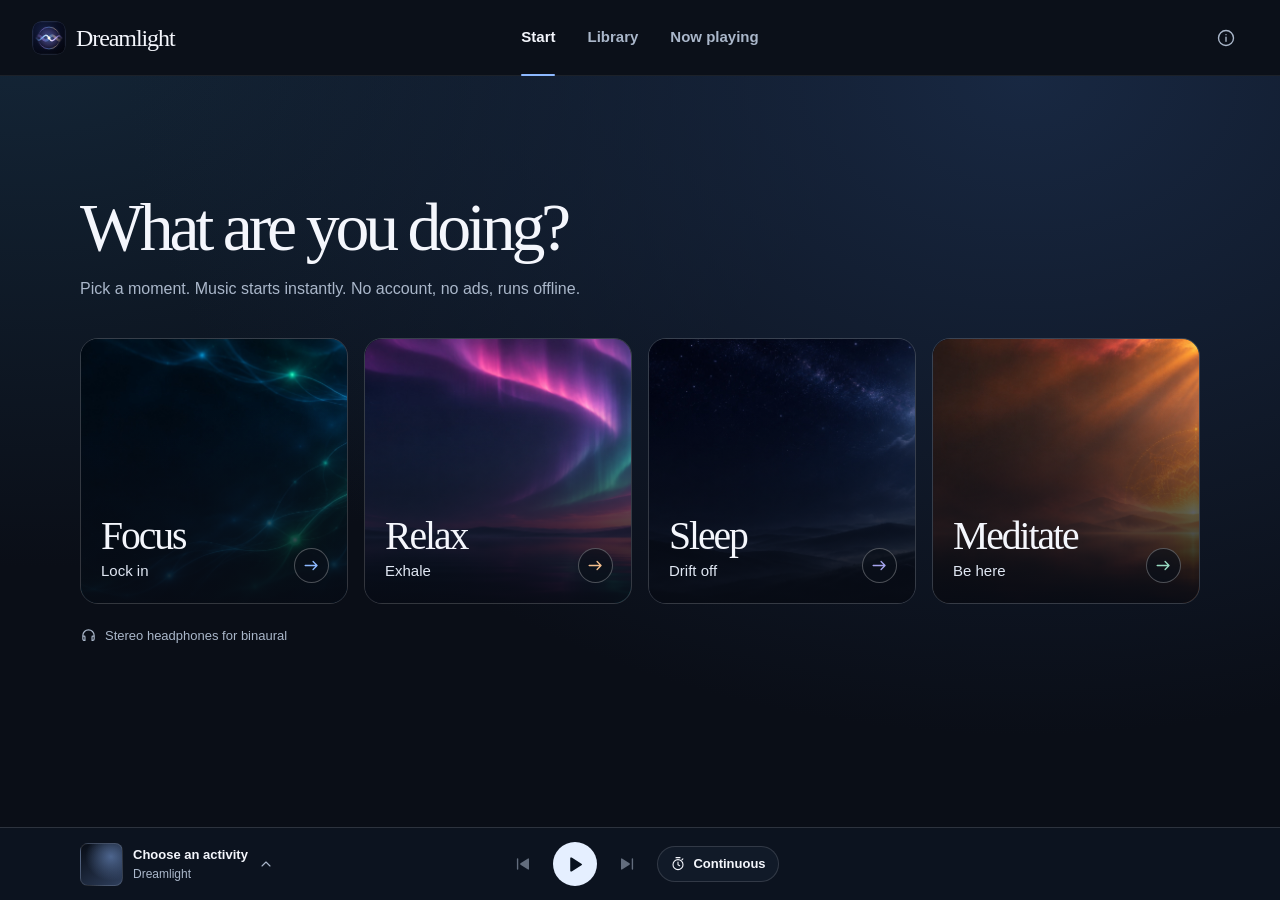
==== commit bb7ce619: "Build Dreamlight v2 activity player Co-Authored-By: GPT-6.2 Sol <noreply@openai.com>" ====
--- a/web/index.html
+++ b/web/index.html
@@ -1,3590 +1,233 @@
-<!DOCTYPE html>
+<!doctype html>
 <html lang="en">
 <head>
-  <meta charset="UTF-8" />
-  <meta name="viewport" content="width=device-width, initial-scale=1.0, viewport-fit=cover" />
-  <meta name="apple-mobile-web-app-capable" content="yes" />
-  <meta name="apple-mobile-web-app-status-bar-style" content="black-translucent" />
-  <meta name="apple-mobile-web-app-title" content="Dreamlight" />
-  <meta name="theme-color" content="#050711" />
-  <title>Dreamlight — Neural Focus Studio</title>
-  <link rel="manifest" href="manifest.json" />
-  <link id="dynamicFavicon" rel="icon" type="image/svg+xml" href="favicon.svg" />
-  <link rel="apple-touch-icon" sizes="180x180" href="apple-touch-icon.png" />
-  <style>
-    :root {
-      --bg: #03050c;
-      --panel: #0a0f1f;
-      --panel-elev: #111830;
-      --panel-hover: rgba(255, 255, 255, 0.07);
-      --border: rgba(255, 255, 255, 0.08);
-      --border-top: rgba(255, 255, 255, 0.14);
-      --border-bright: rgba(255, 255, 255, 0.22);
-      --text: #f4f6fc;
-      --text-muted: rgba(203, 213, 240, 0.72);
-      --text-dim: rgba(154, 170, 206, 0.54);
-      --c1: #34d399;
-      --c2: #60a5fa;
-      --c3: #f5d0a9;
-      --radius: 14px;
-    }
-
-    * {
-      box-sizing: border-box;
-      margin: 0;
-      padding: 0;
-      -webkit-tap-highlight-color: transparent;
-    }
-
-    html, body {
-      width: 100%;
-      max-width: 100%;
-      height: 100%;
-      overflow: hidden;
-      background: var(--bg);
-      color: var(--text);
-      font-family: -apple-system, BlinkMacSystemFont, "SF Pro Display", "Avenir Next", "Inter", "Segoe UI", sans-serif;
-      -webkit-font-smoothing: antialiased;
-      user-select: none;
-    }
-
-    /* Full-bleed live reactive visualizer canvas */
-    #vizCanvas {
-      position: fixed;
-      inset: 0;
-      width: 100%;
-      height: 100%;
-      z-index: 0;
-      display: block;
-    }
-
-    /* Optional Cinema Zen / Visualizer ambient cover-loop backdrop */
-    .zen-loop-backdrop {
-      position: fixed;
-      inset: 0;
-      z-index: 0;
-      pointer-events: none;
-      display: flex;
-      align-items: center;
-      justify-content: center;
-      opacity: 0;
-      transition: opacity 0.75s ease;
-      overflow: hidden;
-    }
-
-    .zen-loop-backdrop.active { opacity: 1; }
-
-    .zen-loop-video {
-      width: min(74vmin, 640px);
-      height: min(74vmin, 640px);
-      object-fit: cover;
-      border-radius: 50%;
-      opacity: 0.22;
-      filter: blur(18px) saturate(1.25);
-      mix-blend-mode: screen;
-      transform: scale(1.12);
-      transition: opacity 0.6s ease, filter 0.6s ease, transform 0.6s ease;
-      -webkit-mask-image: radial-gradient(circle, rgba(0,0,0,1) 34%, rgba(0,0,0,0.45) 62%, rgba(0,0,0,0) 82%);
-      mask-image: radial-gradient(circle, rgba(0,0,0,1) 34%, rgba(0,0,0,0.45) 62%, rgba(0,0,0,0) 82%);
-    }
-
-    body.zen .zen-loop-video {
-      width: min(88vmin, 820px);
-      height: min(88vmin, 820px);
-      opacity: 0.34;
-      filter: blur(10px) saturate(1.3);
-      transform: scale(1.06);
-    }
-
-    .vignette {
-      position: fixed;
-      inset: 0;
-      z-index: 1;
-      pointer-events: none;
-      background: radial-gradient(ellipse 75% 65% at 50% 48%, rgba(5, 7, 17, 0.04) 0%, rgba(5, 7, 17, 0.48) 74%, rgba(3, 5, 12, 0.86) 100%);
-    }
-
-    /* Shared cover media stack (still PNG + seamless silent MP4 loop) */
-    .cover-media {
-      position: relative;
-      overflow: hidden;
-      background: rgba(255, 255, 255, 0.06);
-      flex-shrink: 0;
-    }
-
-    .cover-media img,
-    .cover-media video {
-      position: absolute;
-      inset: 0;
-      width: 100%;
-      height: 100%;
-      object-fit: cover;
-      display: block;
-    }
-
-    .cover-media video {
-      opacity: 0;
-      transition: opacity 0.35s ease;
-      pointer-events: none;
-    }
-
-    .cover-media.loop-playing video { opacity: 1; }
-
-    .loop-badge {
-      position: absolute;
-      right: 4px;
-      bottom: 4px;
-      width: 7px;
-      height: 7px;
-      border-radius: 50%;
-      background: var(--c1);
-      box-shadow: 0 0 8px var(--c1);
-      pointer-events: none;
-      z-index: 2;
-    }
-
-    /* =====================================================================
-       DESKTOP APP SHELL (> 920px)
-       ===================================================================== */
-    .desktop-shell {
-      position: relative;
-      z-index: 2;
-      display: grid;
-      grid-template-rows: 1fr 88px;
-      height: 100vh;
-      height: 100dvh;
-      width: 100%;
-      padding: 8px 8px 0;
-      gap: 8px;
-    }
-
-    .desktop-body {
-      display: grid;
-      grid-template-columns: 266px 1fr;
-      gap: 8px;
-      min-height: 0;
-      transition: grid-template-columns 0.4s cubic-bezier(0.22, 1, 0.36, 1), gap 0.4s ease;
-    }
-
-    .left-rail {
-      display: flex;
-      flex-direction: column;
-      gap: 8px;
-      min-height: 0;
-      transition: opacity 0.35s ease, transform 0.4s ease;
-    }
-
-    .rail-card {
-      background: rgba(10, 15, 31, 0.86);
-      backdrop-filter: blur(22px);
-      -webkit-backdrop-filter: blur(22px);
-      border: 1px solid var(--border);
-      border-radius: var(--radius);
-      padding: 14px 12px;
-    }
-
-    .rail-brand {
-      display: flex;
-      align-items: center;
-      gap: 10px;
-      padding: 2px 8px 12px;
-      border-bottom: 1px solid var(--border);
-      margin-bottom: 8px;
-    }
-
-    .brand-orb {
-      width: 11px;
-      height: 11px;
-      border-radius: 50%;
-      background: radial-gradient(circle at 35% 35%, #fff, var(--c1) 60%, var(--c2));
-      box-shadow: 0 0 14px var(--c1);
-      flex-shrink: 0;
-      transition: background 0.6s ease, box-shadow 0.6s ease;
-    }
-
-    .brand-name {
-      font-size: 13px;
-      font-weight: 600;
-      letter-spacing: 0.24em;
-      text-transform: uppercase;
-      color: var(--text);
-    }
-
-    .nav-btn {
-      width: 100%;
-      appearance: none;
-      border: none;
-      background: transparent;
-      color: var(--text-muted);
-      display: flex;
-      align-items: center;
-      gap: 12px;
-      padding: 10px 10px;
-      border-radius: 10px;
-      font-size: 13.5px;
-      font-weight: 600;
-      cursor: pointer;
-      transition: all 0.18s ease;
-    }
-
-    .nav-btn:hover { color: var(--text); background: var(--panel-hover); }
-    .nav-btn.active {
-      color: var(--text);
-      background: color-mix(in srgb, var(--c1) 16%, rgba(255, 255, 255, 0.06));
-    }
-    .nav-btn.active svg { color: var(--c1); }
-
-    .rail-library {
-      flex: 1;
-      min-height: 0;
-      display: flex;
-      flex-direction: column;
-      padding: 14px 10px 12px;
-    }
-
-    .rail-lib-head {
-      display: flex;
-      align-items: center;
-      justify-content: space-between;
-      padding: 0 6px 10px;
-      font-size: 11px;
-      font-weight: 700;
-      letter-spacing: 0.14em;
-      text-transform: uppercase;
-      color: var(--text-dim);
-    }
-
-    .rail-playlists {
-      flex: 1;
-      overflow-y: auto;
-      display: flex;
-      flex-direction: column;
-      gap: 3px;
-    }
-
-    .rail-playlists::-webkit-scrollbar { width: 4px; }
-    .rail-playlists::-webkit-scrollbar-thumb { background: rgba(255,255,255,0.14); border-radius: 999px; }
-
-    .pl-item {
-      display: flex;
-      align-items: center;
-      gap: 10px;
-      padding: 7px 8px;
-      border-radius: 10px;
-      cursor: pointer;
-      transition: background 0.16s ease;
-      border: 1px solid transparent;
-    }
-
-    .pl-item:hover { background: var(--panel-hover); }
-    .pl-item.active {
-      background: color-mix(in srgb, var(--c1) 16%, rgba(255, 255, 255, 0.05));
-      border-color: color-mix(in srgb, var(--c1) 35%, transparent);
-    }
-
-    .pl-thumb {
-      width: 38px;
-      height: 38px;
-      border-radius: 8px;
-      object-fit: cover;
-      flex-shrink: 0;
-      border: 1px solid rgba(255,255,255,0.08);
-    }
-
-    .pl-meta { min-width: 0; display: flex; flex-direction: column; gap: 2px; }
-    .pl-name { font-size: 13px; font-weight: 500; color: var(--text); white-space: nowrap; overflow: hidden; text-overflow: ellipsis; }
-    .pl-item.active .pl-name { color: color-mix(in srgb, var(--c1) 55%, #fff); }
-    .pl-sub { font-size: 11px; color: var(--text-dim); white-space: nowrap; overflow: hidden; text-overflow: ellipsis; }
-
-    .rail-footer {
-      margin-top: 10px;
-      padding: 10px 6px 2px;
-      border-top: 1px solid var(--border);
-      display: flex;
-      align-items: center;
-      justify-content: space-between;
-      font-size: 11px;
-      color: var(--text-muted);
-    }
-
-    .seq-toggle {
-      display: inline-flex;
-      align-items: center;
-      gap: 7px;
-      cursor: pointer;
-    }
-
-    .switch {
-      position: relative;
-      width: 28px;
-      height: 16px;
-      border-radius: 999px;
-      background: rgba(255, 255, 255, 0.16);
-      transition: background 0.2s ease;
-    }
-
-    .switch::after {
-      content: "";
-      position: absolute;
-      top: 2px;
-      left: 2px;
-      width: 12px;
-      height: 12px;
-      border-radius: 50%;
-      background: #fff;
-      transition: transform 0.2s ease;
-    }
-
-    .seq-toggle.on .switch { background: var(--c1); }
-    .seq-toggle.on .switch::after { transform: translateX(12px); }
-
-    .streak-pill {
-      display: inline-flex;
-      align-items: center;
-      gap: 6px;
-      font-size: 11px;
-      color: var(--text-muted);
-      font-variant-numeric: tabular-nums;
-    }
-
-    .streak-dot {
-      width: 6px;
-      height: 6px;
-      border-radius: 50%;
-      background: var(--c3);
-      box-shadow: 0 0 8px var(--c3);
-    }
-
-    /* Main Rounded Viewport */
-    .main-viewport {
-      position: relative;
-      min-height: 0;
-      min-width: 0;
-      border-radius: var(--radius);
-      border: 1px solid var(--border);
-      overflow: hidden;
-      background: rgba(10, 15, 31, 0.78);
-      backdrop-filter: blur(22px);
-      -webkit-backdrop-filter: blur(22px);
-      transition: background 0.4s ease, border-color 0.4s ease;
-    }
-
-    body.desktop-viz .main-viewport {
-      background: transparent;
-      backdrop-filter: none;
-      -webkit-backdrop-filter: none;
-      border-color: rgba(255, 255, 255, 0.10);
-    }
-
-    .home-scroll {
-      height: 100%;
-      overflow-y: auto;
-      padding: 24px 28px 36px;
-      background:
-        radial-gradient(ellipse 85% 42% at 30% 0%, color-mix(in srgb, var(--c1) 20%, transparent), transparent 68%),
-        radial-gradient(ellipse 65% 36% at 85% 5%, color-mix(in srgb, var(--c2) 14%, transparent), transparent 65%);
-      display: flex;
-      flex-direction: column;
-      gap: 22px;
-    }
-
-    .home-scroll::-webkit-scrollbar { width: 7px; }
-    .home-scroll::-webkit-scrollbar-thumb { background: rgba(255,255,255,0.14); border-radius: 999px; }
-    body.desktop-viz .home-scroll { display: none; }
-
-    /* Featured Hero Banner */
-    .featured-banner {
-      display: grid;
-      grid-template-columns: 146px 1fr;
-      gap: 22px;
-      align-items: center;
-      padding: 20px 22px;
-      border-radius: 16px;
-      background: linear-gradient(
-        130deg,
-        color-mix(in srgb, var(--c1) 18%, rgba(16, 24, 48, 0.76)),
-        color-mix(in srgb, var(--c2) 12%, rgba(10, 15, 32, 0.86))
-      );
-      border: 1px solid color-mix(in srgb, var(--c1) 34%, var(--border));
-      box-shadow: 0 18px 44px rgba(0, 0, 0, 0.35);
-    }
-
-    .feat-cover-wrap {
-      width: 146px;
-      height: 146px;
-      border-radius: 12px;
-      box-shadow: 0 12px 32px rgba(0, 0, 0, 0.55);
-      border: 1px solid rgba(255, 255, 255, 0.14);
-    }
-
-    .feat-info {
-      display: flex;
-      flex-direction: column;
-      gap: 8px;
-      min-width: 0;
-    }
-
-    .feat-eyebrow {
-      display: inline-flex;
-      align-items: center;
-      gap: 7px;
-      font-size: 10.5px;
-      font-weight: 700;
-      letter-spacing: 0.16em;
-      text-transform: uppercase;
-      color: var(--c1);
-    }
-
-    .feat-title {
-      font-size: clamp(26px, 2.8vw, 38px);
-      font-weight: 700;
-      letter-spacing: -0.02em;
-      line-height: 1.08;
-      color: #fff;
-    }
-
-    .feat-meta {
-      font-size: 13px;
-      color: var(--text-muted);
-      display: flex;
-      align-items: center;
-      gap: 10px;
-      flex-wrap: wrap;
-    }
-
-    .feat-actions {
-      display: flex;
-      align-items: center;
-      gap: 10px;
-      margin-top: 6px;
-    }
-
-    .spotify-play-cta {
-      appearance: none;
-      border: none;
-      background: linear-gradient(135deg, #ffffff, color-mix(in srgb, var(--c1) 42%, #ffffff));
-      color: #050814;
-      font-size: 13px;
-      font-weight: 700;
-      padding: 10px 22px;
-      border-radius: 999px;
-      display: inline-flex;
-      align-items: center;
-      gap: 8px;
-      cursor: pointer;
-      box-shadow: 0 6px 24px color-mix(in srgb, var(--c1) 40%, transparent);
-      transition: transform 0.16s ease, box-shadow 0.2s ease;
-    }
-
-    .spotify-play-cta:hover { transform: scale(1.03); }
-
-    .ghost-cta {
-      appearance: none;
-      border: 1px solid var(--border-bright);
-      background: rgba(255, 255, 255, 0.05);
-      color: var(--text);
-      font-size: 12.5px;
-      font-weight: 600;
-      padding: 9px 18px;
-      border-radius: 999px;
-      display: inline-flex;
-      align-items: center;
-      gap: 7px;
-      cursor: pointer;
-      transition: all 0.18s ease;
-    }
-
-    .ghost-cta:hover { background: rgba(255, 255, 255, 0.11); }
-
-    .sec-head {
-      display: flex;
-      align-items: baseline;
-      justify-content: space-between;
-      gap: 12px;
-      flex-wrap: wrap;
-      margin-bottom: 12px;
-    }
-
-    .sec-title { font-size: 18px; font-weight: 700; letter-spacing: -0.01em; }
-    .sec-sub { font-size: 12px; color: var(--text-dim); }
-
-    /* Mood Filter Bar */
-    .mood-bar {
-      display: flex;
-      align-items: center;
-      gap: 6px;
-      flex-wrap: wrap;
-      margin-bottom: 12px;
-    }
-
-    .mood-chip {
-      appearance: none;
-      border: 1px solid var(--border);
-      background: rgba(255, 255, 255, 0.04);
-      color: var(--text-muted);
-      font-size: 11.5px;
-      font-weight: 600;
-      padding: 5px 12px;
-      border-radius: 999px;
-      cursor: pointer;
-      transition: all 0.16s ease;
-      text-transform: capitalize;
-    }
-
-    .mood-chip:hover { color: #fff; background: rgba(255, 255, 255, 0.09); }
-    .mood-chip.active {
-      color: #050814;
-      background: linear-gradient(135deg, #fff, color-mix(in srgb, var(--c1) 45%, #fff));
-      border-color: transparent;
-    }
-
-    /* Quick-Pick Blueprint Grid */
-    .quick-grid {
-      display: grid;
-      grid-template-columns: repeat(4, minmax(0, 1fr));
-      gap: 10px;
-    }
-
-    @media (max-width: 1260px) {
-      .quick-grid { grid-template-columns: repeat(3, minmax(0, 1fr)); }
-    }
-
-    .quick-card {
-      position: relative;
-      display: flex;
-      align-items: center;
-      gap: 12px;
-      background: rgba(255, 255, 255, 0.055);
-      border: 1px solid rgba(255, 255, 255, 0.07);
-      border-radius: 10px;
-      overflow: hidden;
-      padding-right: 12px;
-      cursor: pointer;
-      transition: background 0.18s ease, border-color 0.18s ease;
-      height: 58px;
-    }
-
-    .quick-card:hover { background: rgba(255, 255, 255, 0.11); }
-    .quick-card.active {
-      background: color-mix(in srgb, var(--c1) 20%, rgba(20, 28, 54, 0.78));
-      border-color: color-mix(in srgb, var(--c1) 52%, transparent);
-    }
-
-    .quick-cover { width: 58px; height: 58px; object-fit: cover; flex-shrink: 0; }
-    .quick-meta { min-width: 0; flex: 1; }
-    .quick-name { font-size: 13px; font-weight: 600; color: var(--text); white-space: nowrap; overflow: hidden; text-overflow: ellipsis; }
-    .quick-sub { font-size: 11px; color: var(--text-muted); margin-top: 1px; white-space: nowrap; overflow: hidden; text-overflow: ellipsis; }
-
-    .quick-play-hover {
-      width: 32px;
-      height: 32px;
-      border-radius: 50%;
-      background: var(--c1);
-      color: #050814;
-      display: flex;
-      align-items: center;
-      justify-content: center;
-      opacity: 0;
-      transform: translateY(4px);
-      transition: all 0.2s ease;
-      box-shadow: 0 6px 16px rgba(0, 0, 0, 0.45);
-      flex-shrink: 0;
-    }
-
-    .quick-card:hover .quick-play-hover { opacity: 1; transform: translateY(0); }
-
-    /* Track Table */
-    .track-table-head {
-      display: grid;
-      grid-template-columns: 34px 1.65fr 0.95fr 0.75fr 0.85fr 58px 52px;
-      gap: 10px;
-      padding: 0 12px 9px;
-      border-bottom: 1px solid var(--border);
-      font-size: 11px;
-      font-weight: 600;
-      letter-spacing: 0.1em;
-      text-transform: uppercase;
-      color: var(--text-dim);
-      margin-bottom: 6px;
-    }
-
-    .track-table { display: flex; flex-direction: column; gap: 3px; }
-
-    .t-row {
-      display: grid;
-      grid-template-columns: 34px 1.65fr 0.95fr 0.75fr 0.85fr 58px 52px;
-      gap: 10px;
-      align-items: center;
-      padding: 8px 12px;
-      border-radius: 10px;
-      border: 1px solid transparent;
-      cursor: pointer;
-      transition: background 0.15s ease;
-      outline: none;
-    }
-
-    .t-row:hover, .t-row:focus-visible { background: rgba(255, 255, 255, 0.068); }
-    .t-row:focus-visible { border-color: color-mix(in srgb, var(--c1) 55%, transparent); }
-    .t-row.active {
-      background: color-mix(in srgb, var(--c1) 14%, rgba(255, 255, 255, 0.05));
-      border-color: color-mix(in srgb, var(--c1) 36%, transparent);
-    }
-    .t-row.drag-over { border-top: 2px solid var(--c1); }
-
-    .t-idx {
-      font-size: 13px;
-      color: var(--text-dim);
-      font-variant-numeric: tabular-nums;
-      display: flex;
-      align-items: center;
-      justify-content: center;
-    }
-    .t-row.active .t-idx { color: var(--c1); }
-
-    .t-title-cell {
-      display: flex;
-      align-items: center;
-      gap: 12px;
-      min-width: 0;
-    }
-
-    .track-thumb-wrap {
-      width: 44px;
-      height: 44px;
-      border-radius: 8px;
-      border: 1px solid rgba(255, 255, 255, 0.09);
-    }
-
-    .thumb-eq-overlay {
-      position: absolute;
-      inset: 0;
-      z-index: 3;
-      display: flex;
-      align-items: center;
-      justify-content: center;
-      background: rgba(5, 8, 20, 0.44);
-    }
-
-    .eq-bars { display: inline-flex; align-items: flex-end; gap: 2.5px; height: 13px; }
-    .eq-bars span {
-      width: 2.5px; background: #fff; border-radius: 2px; height: 4px;
-      box-shadow: 0 0 8px var(--c1);
-      animation: eqBounce 0.85s ease-in-out infinite;
-    }
-    .eq-bars span:nth-child(1) { animation-delay: 0s; }
-    .eq-bars span:nth-child(2) { animation-delay: 0.22s; height: 10px; }
-    .eq-bars span:nth-child(3) { animation-delay: 0.44s; height: 6px; }
-    .eq-bars.paused span { animation-play-state: paused; height: 4px; }
-    @keyframes eqBounce { 0%, 100% { height: 3px; } 50% { height: 13px; } }
-
-    .t-name-wrap { min-width: 0; display: flex; flex-direction: column; gap: 2px; }
-    .t-name { font-size: 14px; font-weight: 500; color: var(--text); white-space: nowrap; overflow: hidden; text-overflow: ellipsis; }
-    .t-row.active .t-name { color: color-mix(in srgb, var(--c1) 60%, #fff); }
-    .t-sub { font-size: 12px; color: var(--text-muted); white-space: nowrap; overflow: hidden; text-overflow: ellipsis; }
-
-    .band-pill {
-      display: inline-flex;
-      align-items: center;
-      font-size: 11px;
-      font-weight: 600;
-      padding: 3px 9px;
-      border-radius: 999px;
-      background: rgba(255, 255, 255, 0.075);
-      color: var(--text);
-      width: fit-content;
-      white-space: nowrap;
-    }
-
-    .mood-tag {
-      font-size: 11px;
-      color: var(--text-muted);
-      text-transform: capitalize;
-      white-space: nowrap;
-      overflow: hidden;
-      text-overflow: ellipsis;
-    }
-
-    .t-tech { font-size: 12px; color: var(--text-muted); white-space: nowrap; overflow: hidden; text-overflow: ellipsis; }
-    .t-dur { font-size: 12px; color: var(--text-dim); font-variant-numeric: tabular-nums; text-align: right; }
-
-    .t-order { display: flex; align-items: center; justify-content: flex-end; gap: 2px; }
-    .order-btn {
-      appearance: none; border: none; background: transparent; color: var(--text-dim);
-      width: 22px; height: 22px; border-radius: 6px; cursor: pointer;
-      display: flex; align-items: center; justify-content: center; font-size: 10px;
-      opacity: 0.25; transition: all 0.15s ease;
-    }
-    .t-row:hover .order-btn, .t-row:focus-within .order-btn { opacity: 1; }
-    .order-btn:hover { background: rgba(255, 255, 255, 0.14); color: var(--text); }
-
-    /* =====================================================================
-       VIEW B: FULL-BLEED PER-TRACK LIVE VISUALIZER & NOW PLAYING STAGE
-       ===================================================================== */
-    .viz-stage {
-      display: none;
-      position: relative;
-      height: 100%;
-      width: 100%;
-      flex-direction: column;
-      justify-content: space-between;
-      padding: 20px 26px 24px;
-      pointer-events: none;
-    }
-
-    body.desktop-viz .viz-stage { display: flex; }
-
-    .viz-topbar {
-      display: flex;
-      align-items: center;
-      justify-content: space-between;
-      gap: 12px;
-      pointer-events: auto;
-      transition: opacity 0.5s ease;
-    }
-
-    .pill-group {
-      display: inline-flex;
-      align-items: center;
-      background: rgba(10, 15, 32, 0.62);
-      backdrop-filter: blur(18px);
-      -webkit-backdrop-filter: blur(18px);
-      border: 1px solid var(--border);
-      border-top-color: var(--border-top);
-      border-radius: 999px;
-      padding: 3px;
-      gap: 2px;
-    }
-
-    .pill-btn {
-      appearance: none;
-      border: none;
-      background: transparent;
-      color: var(--text-muted);
-      font-size: 11.5px;
-      font-weight: 500;
-      padding: 5px 12px;
-      border-radius: 999px;
-      cursor: pointer;
-      transition: all 0.18s ease;
-      white-space: nowrap;
-    }
-
-    .pill-btn:hover { color: var(--text); background: rgba(255, 255, 255, 0.06); }
-    .pill-btn.active {
-      color: #060913;
-      background: linear-gradient(135deg, #f8fafc, color-mix(in srgb, var(--c1) 45%, #ffffff));
-    }
-
-    .icon-pill {
-      appearance: none;
-      display: inline-flex;
-      align-items: center;
-      gap: 6px;
-      border: 1px solid var(--border);
-      border-top-color: var(--border-top);
-      background: rgba(10, 15, 32, 0.62);
-      backdrop-filter: blur(18px);
-      -webkit-backdrop-filter: blur(18px);
-      color: var(--text-muted);
-      font-size: 11.5px;
-      font-weight: 500;
-      padding: 6px 13px;
-      border-radius: 999px;
-      cursor: pointer;
-      transition: all 0.2s ease;
-    }
-
-    .icon-pill:hover { color: var(--text); border-color: var(--border-bright); }
-    .icon-pill.active {
-      color: #fff;
-      border-color: color-mix(in srgb, var(--c1) 65%, transparent);
-      background: color-mix(in srgb, var(--c1) 22%, rgba(12, 18, 38, 0.72));
-    }
-
-    .viz-bottom {
-      display: flex;
-      align-items: flex-end;
-      justify-content: space-between;
-      gap: 18px;
-      transition: opacity 0.5s ease;
-    }
-
-    .viz-now-row {
-      display: flex;
-      align-items: flex-end;
-      gap: 18px;
-      pointer-events: auto;
-    }
-
-    .viz-art-card {
-      width: 112px;
-      height: 112px;
-      border-radius: 16px;
-      border: 1px solid color-mix(in srgb, var(--c1) 42%, rgba(255, 255, 255, 0.16));
-      box-shadow: 0 18px 46px rgba(0, 0, 0, 0.62), 0 0 32px color-mix(in srgb, var(--c1) 24%, transparent);
-      transition: transform 0.35s ease, box-shadow 0.45s ease;
-    }
-
-    body.zen .viz-art-card {
-      width: 92px;
-      height: 92px;
-    }
-
-    .viz-now-card {
-      display: flex;
-      flex-direction: column;
-      gap: 7px;
-      pointer-events: auto;
-    }
-
-    .viz-chips {
-      display: flex;
-      align-items: center;
-      gap: 8px;
-      flex-wrap: wrap;
-    }
-
-    .status-chip {
-      display: inline-flex;
-      align-items: center;
-      gap: 8px;
-      padding: 5px 12px;
-      border-radius: 999px;
-      border: 1px solid color-mix(in srgb, var(--c1) 42%, var(--border));
-      background: rgba(8, 12, 26, 0.58);
-      backdrop-filter: blur(14px);
-      font-size: 10.5px;
-      font-weight: 600;
-      letter-spacing: 0.14em;
-      text-transform: uppercase;
-      color: color-mix(in srgb, var(--c1) 72%, #fff);
-      width: fit-content;
-    }
-
-    .archetype-chip {
-      display: inline-flex;
-      align-items: center;
-      gap: 6px;
-      padding: 5px 11px;
-      border-radius: 999px;
-      border: 1px solid var(--border);
-      background: rgba(8, 12, 26, 0.52);
-      backdrop-filter: blur(14px);
-      font-size: 10px;
-      font-weight: 600;
-      letter-spacing: 0.12em;
-      text-transform: uppercase;
-      color: var(--text-muted);
-    }
-
-    .pulse-dot {
-      width: 6.5px; height: 6.5px; border-radius: 50%;
-      background: var(--c1); box-shadow: 0 0 10px var(--c1); opacity: 0.45;
-    }
-    body.is-playing .pulse-dot { opacity: 1; animation: breathe 2s ease-in-out infinite; }
-    @keyframes breathe { 0%,100% { transform: scale(0.88); opacity: 0.65; } 50% { transform: scale(1.28); opacity: 1; } }
-
-    .viz-title {
-      font-size: clamp(28px, 3.3vw, 44px);
-      font-weight: 200;
-      letter-spacing: 0.12em;
-      text-transform: uppercase;
-      line-height: 1.06;
-      text-shadow: 0 4px 28px rgba(0, 0, 0, 0.55);
-    }
-
-    .telemetry-bar {
-      display: inline-flex;
-      align-items: center;
-      gap: 9px;
-      flex-wrap: wrap;
-      padding: 6px 13px;
-      border-radius: 11px;
-      background: rgba(8, 13, 28, 0.56);
-      border: 1px solid var(--border);
-      backdrop-filter: blur(14px);
-      font-size: 11.5px;
-      color: var(--text-muted);
-      font-variant-numeric: tabular-nums;
-      width: fit-content;
-    }
-
-    .tel-ear { display: inline-flex; align-items: center; gap: 5px; color: var(--text); font-weight: 500; }
-    .tel-ear-tag {
-      font-size: 9.5px; font-weight: 700; padding: 1.5px 5px; border-radius: 4px;
-      background: color-mix(in srgb, var(--c1) 24%, transparent);
-      color: color-mix(in srgb, var(--c1) 80%, #fff);
-    }
-    .tel-delta { color: var(--c3); font-weight: 600; letter-spacing: 0.04em; }
-    .tel-sep { width: 1px; height: 12px; background: var(--border-bright); }
-
-    .breath-caption {
-      position: absolute;
-      left: 50%;
-      top: 50%;
-      transform: translate(-50%, -50%);
-      display: flex;
-      flex-direction: column;
-      align-items: center;
-      gap: 4px;
-      opacity: 0;
-      pointer-events: none;
-      transition: opacity 0.45s ease;
-    }
-    body.breath-on .breath-caption { opacity: 1; }
-    .breath-phase { font-size: 13px; font-weight: 600; letter-spacing: 0.34em; padding-left: 0.34em; color: #fff8ec; }
-    .breath-count { font-size: 11px; color: var(--text-muted); font-variant-numeric: tabular-nums; }
-    .breath-cadence { font-size: 10px; letter-spacing: 0.14em; text-transform: uppercase; color: color-mix(in srgb, var(--c1) 70%, #fff); margin-top: 2px; }
-
-    /* =====================================================================
-       PERSISTENT BOTTOM PLAYER BAR (Desktop)
-       ===================================================================== */
-    .player-bar {
-      display: grid;
-      grid-template-columns: 30% 40% 30%;
-      align-items: center;
-      padding: 0 18px;
-      background: rgba(6, 9, 20, 0.94);
-      backdrop-filter: blur(26px);
-      -webkit-backdrop-filter: blur(26px);
-      border-top: 1px solid var(--border);
-      transition: opacity 0.5s ease;
-    }
-
-    .pb-left { display: flex; align-items: center; gap: 13px; min-width: 0; }
-
-    .pb-cover-wrap {
-      width: 54px;
-      height: 54px;
-      border-radius: 8px;
-      border: 1px solid rgba(255, 255, 255, 0.12);
-      cursor: pointer;
-      transition: transform 0.18s ease, box-shadow 0.2s ease;
-    }
-    .pb-cover-wrap:hover { transform: scale(1.04); box-shadow: 0 0 18px color-mix(in srgb, var(--c1) 45%, transparent); }
-
-    .pb-meta { min-width: 0; display: flex; flex-direction: column; gap: 3px; }
-    .pb-title { font-size: 14px; font-weight: 600; color: var(--text); white-space: nowrap; overflow: hidden; text-overflow: ellipsis; cursor: pointer; }
-    .pb-title:hover { text-decoration: underline; }
-    .pb-sub { font-size: 11.5px; color: var(--text-muted); white-space: nowrap; overflow: hidden; text-overflow: ellipsis; }
-
-    .pb-center { display: flex; flex-direction: column; align-items: center; gap: 6px; width: 100%; }
-    .transport { display: flex; align-items: center; gap: 14px; }
-
-    .t-btn {
-      appearance: none; border: none; background: transparent; color: var(--text-muted);
-      width: 32px; height: 32px; border-radius: 50%;
-      display: flex; align-items: center; justify-content: center;
-      cursor: pointer; transition: all 0.16s ease;
-    }
-    .t-btn:hover { color: #fff; background: rgba(255, 255, 255, 0.08); }
-    .t-btn.active { color: var(--c1); }
-
-    .play-btn {
-      width: 38px; height: 38px; border-radius: 50%; border: none;
-      background: #ffffff; color: #050814;
-      display: flex; align-items: center; justify-content: center;
-      cursor: pointer; transition: transform 0.15s ease, box-shadow 0.2s ease;
-    }
-    .play-btn:hover { transform: scale(1.07); box-shadow: 0 0 22px color-mix(in srgb, var(--c1) 50%, transparent); }
-    .play-btn:active { transform: scale(0.95); }
-
-    .seek-row {
-      display: grid; grid-template-columns: 44px 1fr 44px; align-items: center;
-      gap: 10px; width: 100%; max-width: 560px;
-    }
-    .time-label { font-size: 11px; font-variant-numeric: tabular-nums; color: var(--text-dim); }
-    .time-label.right { text-align: right; }
-
-    .seek-track {
-      position: relative; height: 18px; display: flex; align-items: center;
-      cursor: pointer; touch-action: none;
-    }
-    .seek-bg { width: 100%; height: 4px; border-radius: 999px; background: rgba(255, 255, 255, 0.16); overflow: hidden; transition: height 0.12s ease; }
-    .seek-track:hover .seek-bg { height: 5px; }
-    .seek-fill { height: 100%; width: 0%; border-radius: 999px; background: linear-gradient(90deg, var(--c2), var(--c1), var(--c3)); }
-
-    .seek-ticks { position: absolute; inset: 0; pointer-events: none; }
-    .seek-tick { position: absolute; top: 50%; width: 1.5px; height: 8px; transform: translate(-50%, -50%); background: rgba(255,255,255,0.22); border-radius: 2px; }
-
-    .seek-thumb {
-      position: absolute; left: 0%; width: 12px; height: 12px; border-radius: 50%;
-      background: #fff; box-shadow: 0 0 10px var(--c1);
-      transform: translateX(-50%) scale(0); transition: transform 0.14s ease; pointer-events: none;
-    }
-    .seek-track:hover .seek-thumb, .seek-track.scrubbing .seek-thumb { transform: translateX(-50%) scale(1.1); }
-
-    .seek-tooltip {
-      position: absolute; bottom: 22px; left: 0; transform: translateX(-50%) translateY(4px);
-      padding: 4px 8px; border-radius: 7px; background: rgba(9, 14, 30, 0.94);
-      border: 1px solid var(--border-bright); color: #fff; font-size: 11px;
-      font-variant-numeric: tabular-nums; white-space: nowrap; opacity: 0;
-      pointer-events: none; transition: opacity 0.14s ease, transform 0.14s ease;
-    }
-    .seek-track:hover .seek-tooltip, .seek-track.scrubbing .seek-tooltip { opacity: 1; transform: translateX(-50%) translateY(0); }
-
-    .pb-right { display: flex; align-items: center; justify-content: flex-end; gap: 6px; }
-    .timer-badge {
-      display: none; font-size: 11px; font-variant-numeric: tabular-nums; font-weight: 600;
-      color: var(--c3); padding: 3px 8px; border-radius: 999px;
-      background: rgba(245, 208, 169, 0.12); border: 1px solid rgba(245, 208, 169, 0.30);
-    }
-    .timer-badge.visible { display: inline-flex; }
-    .vol-wrap { display: flex; align-items: center; gap: 6px; width: 108px; }
-
-    input[type="range"] {
-      -webkit-appearance: none; appearance: none; width: 100%; height: 4px;
-      border-radius: 999px; background: rgba(255, 255, 255, 0.18); outline: none; cursor: pointer;
-    }
-    input[type="range"]::-webkit-slider-thumb {
-      -webkit-appearance: none; appearance: none; width: 11px; height: 11px;
-      border-radius: 50%; background: #fff; box-shadow: 0 0 8px var(--c1); cursor: pointer;
-    }
-
-    /* Desktop Cinema Zen Mode */
-    body.zen .desktop-body { grid-template-columns: 0px 1fr; gap: 0; }
-    body.zen .left-rail { opacity: 0; pointer-events: none; transform: translateX(-28px); overflow: hidden; }
-    body.zen .main-viewport { border-color: transparent; }
-    body.zen.zen-idle .viz-topbar,
-    body.zen.zen-idle .player-bar,
-    body.zen.zen-idle .viz-bottom { opacity: 0.12; }
-
-    /* Popovers & Modals */
-    .popover {
-      position: fixed;
-      right: 110px;
-      bottom: 96px;
-      z-index: 50;
-      background: rgba(12, 18, 38, 0.96);
-      backdrop-filter: blur(22px);
-      border: 1px solid var(--border-bright);
-      border-radius: 14px;
-      padding: 14px;
-      display: none;
-      flex-direction: column;
-      gap: 10px;
-      box-shadow: 0 20px 50px rgba(0,0,0,0.6);
-      min-width: 215px;
-    }
-    .popover.open { display: flex; }
-    .pop-title { font-size: 11px; font-weight: 700; letter-spacing: 0.12em; text-transform: uppercase; color: var(--text-dim); padding: 2px 4px; }
-    .pop-grid { display: grid; grid-template-columns: 1fr 1fr; gap: 6px; }
-    .pop-opt {
-      appearance: none; border: 1px solid var(--border); background: rgba(255,255,255,0.04);
-      color: var(--text-muted); font-size: 12px; padding: 7px 10px; border-radius: 9px; cursor: pointer;
-    }
-    .pop-opt:hover { color: #fff; background: rgba(255,255,255,0.1); }
-    .pop-opt.active { border-color: var(--c1); background: color-mix(in srgb, var(--c1) 24%, transparent); color: #fff; }
-
-    .lab-select-row { display: flex; align-items: center; justify-content: space-between; font-size: 12px; color: var(--text-muted); gap: 10px; }
-    .mini-pills { display: inline-flex; gap: 5px; }
-    .mini-pill { appearance: none; border: 1px solid var(--border); background: rgba(255,255,255,0.05); color: var(--text-muted); font-size: 11px; padding: 4px 9px; border-radius: 8px; cursor: pointer; }
-    .mini-pill.active { border-color: var(--c1); background: color-mix(in srgb, var(--c1) 24%, transparent); color: #fff; }
-    .lab-slider-item { display: flex; flex-direction: column; gap: 5px; }
-    .lab-slider-head { display: flex; justify-content: space-between; font-size: 12px; color: var(--text-muted); }
-
-    .modal-backdrop {
-      position: fixed; inset: 0; z-index: 60;
-      background: rgba(4, 6, 14, 0.72); backdrop-filter: blur(12px);
-      display: flex; align-items: center; justify-content: center;
-      opacity: 0; pointer-events: none; transition: opacity 0.22s ease;
-    }
-    .modal-backdrop.open { opacity: 1; pointer-events: auto; }
-    .modal-card {
-      width: min(440px, 92vw); background: rgba(12, 18, 38, 0.95);
-      border: 1px solid var(--border-bright); border-radius: 20px; padding: 22px 24px;
-      box-shadow: 0 30px 70px rgba(0, 0, 0, 0.65);
-    }
-    .modal-head { display: flex; align-items: center; justify-content: space-between; margin-bottom: 16px; }
-    .modal-title { font-size: 13px; font-weight: 600; letter-spacing: 0.16em; text-transform: uppercase; }
-    .modal-close {
-      appearance: none; border: 1px solid var(--border); background: rgba(255,255,255,0.06);
-      color: var(--text-muted); width: 28px; height: 28px; border-radius: 50%; cursor: pointer;
-    }
-    .shortcut-list { display: grid; grid-template-columns: 1fr 1fr; gap: 10px 18px; }
-    .shortcut-item { display: flex; align-items: center; justify-content: space-between; font-size: 12.5px; color: var(--text-muted); }
-    kbd {
-      font-family: ui-monospace, SFMono-Regular, Menlo, monospace; font-size: 11px;
-      padding: 3px 7px; border-radius: 6px; background: rgba(255,255,255,0.08);
-      border: 1px solid var(--border-bright); color: var(--text);
-    }
-
-    .toast {
-      position: fixed; top: max(68px, calc(env(safe-area-inset-top) + 52px)); left: 50%;
-      transform: translateX(-50%) translateY(-12px); z-index: 80;
-      padding: 8px 18px; border-radius: 999px; background: rgba(12, 18, 38, 0.94);
-      backdrop-filter: blur(18px); border: 1px solid var(--border-bright);
-      color: #fff; font-size: 12px; white-space: nowrap; opacity: 0;
-      pointer-events: none; transition: all 0.25s ease;
-    }
-    .toast.show { opacity: 1; transform: translateX(-50%) translateY(0); }
-
-    .mobile-home, .mini-player, .mobile-np, .mobile-sheet-backdrop, .mobile-sheet { display: none; }
-
-    /* =====================================================================
-       MOBILE PWA EXPERIENCE (<= 920px)
-       ===================================================================== */
-    @media (max-width: 920px) {
-      .desktop-shell, .popover { display: none !important; }
-
-      .mobile-home {
-        display: flex; flex-direction: column; position: fixed; inset: 0; z-index: 5;
-        background:
-          radial-gradient(ellipse 95% 42% at 50% 0%, color-mix(in srgb, var(--c1) 22%, transparent), transparent 70%),
-          linear-gradient(180deg, #090e22 0%, #050711 42%, #04060d 100%);
-        overflow-y: auto; -webkit-overflow-scrolling: touch;
-        padding: max(16px, env(safe-area-inset-top)) 16px calc(106px + env(safe-area-inset-bottom));
-        gap: 16px; transition: transform 0.36s cubic-bezier(0.22, 1, 0.36, 1), opacity 0.32s ease;
-      }
-
-      body.np-open .mobile-home { transform: scale(0.95); opacity: 0.35; pointer-events: none; }
-
-      .mh-header { display: flex; align-items: center; justify-content: space-between; }
-      .mh-eyebrow { display: inline-flex; align-items: center; gap: 7px; font-size: 10.5px; font-weight: 600; letter-spacing: 0.22em; text-transform: uppercase; color: var(--text-muted); }
-      .mh-title { font-size: 24px; font-weight: 700; letter-spacing: -0.02em; margin-top: 2px; }
-      .mh-sec-head { display: flex; align-items: center; justify-content: space-between; margin-bottom: 10px; }
-      .mh-sec-title { font-size: 14px; font-weight: 600; }
-      .mh-sec-sub { font-size: 11.5px; color: var(--text-dim); }
-
-      .blueprint-grid { display: grid; grid-template-columns: 1fr 1fr; gap: 9px; }
-      .bp-card {
-        display: flex; align-items: center; gap: 9px;
-        background: rgba(255, 255, 255, 0.055); border: 1px solid rgba(255, 255, 255, 0.08);
-        border-radius: 11px; overflow: hidden; padding-right: 9px; cursor: pointer; min-height: 54px;
-      }
-      .bp-card.active { background: color-mix(in srgb, var(--c1) 20%, rgba(16,24,48,0.8)); border-color: color-mix(in srgb, var(--c1) 55%, transparent); }
-      .bp-cover { width: 54px; height: 54px; object-fit: cover; flex-shrink: 0; }
-      .bp-info { min-width: 0; }
-      .bp-name { font-size: 12.5px; font-weight: 600; white-space: nowrap; overflow: hidden; text-overflow: ellipsis; }
-      .bp-meta { font-size: 10.5px; color: var(--text-muted); }
-
-      .mh-mood-scroll { display: flex; gap: 6px; overflow-x: auto; padding-bottom: 4px; -webkit-overflow-scrolling: touch; }
-      .mh-mood-scroll::-webkit-scrollbar { display: none; }
-      .mh-mood-scroll .mood-chip { flex-shrink: 0; }
-
-      .mh-tracks { display: flex; flex-direction: column; gap: 5px; }
-      .mh-row {
-        display: grid; grid-template-columns: 48px 1fr auto; align-items: center; gap: 12px;
-        padding: 8px 10px; border-radius: 12px; background: rgba(255,255,255,0.025);
-        border: 1px solid transparent; cursor: pointer;
-      }
-      .mh-row.active { background: color-mix(in srgb, var(--c1) 16%, rgba(15,22,46,0.72)); border-color: color-mix(in srgb, var(--c1) 45%, transparent); }
-      .mh-row .track-thumb-wrap { width: 48px; height: 48px; border-radius: 10px; }
-      .mh-row-title { font-size: 14.5px; font-weight: 500; white-space: nowrap; overflow: hidden; text-overflow: ellipsis; }
-      .mh-row.active .mh-row-title { color: color-mix(in srgb, var(--c1) 65%, #fff); }
-      .mh-row-sub { font-size: 11.5px; color: var(--text-muted); display: flex; align-items: center; gap: 6px; margin-top: 2px; }
-      .mh-row-dur { font-size: 11px; color: var(--text-dim); font-variant-numeric: tabular-nums; }
-
-      .mini-player {
-        display: flex; flex-direction: column; position: fixed;
-        left: 10px; right: 10px; bottom: max(12px, env(safe-area-inset-bottom)); z-index: 10;
-        border-radius: 14px; overflow: hidden;
-        background: linear-gradient(135deg, color-mix(in srgb, var(--c1) 28%, rgba(13,19,40,0.95)), color-mix(in srgb, var(--c2) 22%, rgba(10,15,34,0.97)));
-        backdrop-filter: blur(24px); -webkit-backdrop-filter: blur(24px);
-        border: 1px solid rgba(255,255,255,0.14); box-shadow: 0 14px 40px rgba(0,0,0,0.65);
-        cursor: pointer; transition: transform 0.34s cubic-bezier(0.22, 1, 0.36, 1), opacity 0.25s ease;
-      }
-      body.np-open .mini-player { transform: translateY(130%); opacity: 0; pointer-events: none; }
-      .mp-main { display: grid; grid-template-columns: 42px 1fr auto; align-items: center; gap: 11px; padding: 9px; }
-      .mp-cover-wrap { width: 42px; height: 42px; border-radius: 9px; }
-      .mp-meta { min-width: 0; }
-      .mp-title { font-size: 13.5px; font-weight: 600; color: #fff; white-space: nowrap; overflow: hidden; text-overflow: ellipsis; }
-      .mp-sub { font-size: 11.5px; color: rgba(230,238,255,0.75); white-space: nowrap; overflow: hidden; text-overflow: ellipsis; }
-      .mp-btns { display: flex; align-items: center; gap: 4px; }
-      .mp-btn { appearance: none; border: none; background: transparent; color: #fff; width: 38px; height: 38px; border-radius: 50%; display: flex; align-items: center; justify-content: center; cursor: pointer; }
-      .mp-progress-track { width: 100%; height: 2.5px; background: rgba(255,255,255,0.14); }
-      .mp-progress-fill { height: 100%; width: 0%; background: linear-gradient(90deg, var(--c1), var(--c3)); }
-
-      #vizCanvas, .zen-loop-backdrop, .vignette { z-index: 15; opacity: 0; pointer-events: none; transition: opacity 0.34s ease; }
-      body.np-open #vizCanvas, body.np-open .vignette { opacity: 1; }
-      body.np-open .zen-loop-backdrop.active { opacity: 1; }
-
-      .mobile-np {
-        display: flex; flex-direction: column; justify-content: space-between;
-        position: fixed; inset: 0; z-index: 18; height: 100dvh;
-        padding: max(12px, env(safe-area-inset-top)) 20px max(16px, env(safe-area-inset-bottom));
-        transform: translateY(104%); pointer-events: none;
-        transition: transform 0.38s cubic-bezier(0.22, 1, 0.36, 1);
-      }
-      body.np-open .mobile-np { transform: translateY(0); pointer-events: auto; }
-      body.np-dragging .mobile-np { transition: none !important; }
-
-      .np-header { display: grid; grid-template-columns: 40px 1fr 40px; align-items: center; }
-      .np-icon-btn {
-        appearance: none; border: none; background: rgba(255,255,255,0.07); color: #fff;
-        width: 36px; height: 36px; border-radius: 50%; display: flex; align-items: center; justify-content: center;
-      }
-      .np-icon-btn.active { background: color-mix(in srgb, var(--c1) 30%, rgba(12,18,38,0.85)); box-shadow: 0 0 14px color-mix(in srgb, var(--c1) 40%, transparent); }
-      .np-ctx { text-align: center; display: flex; flex-direction: column; align-items: center; }
-      .np-kicker { font-size: 9.5px; font-weight: 600; letter-spacing: 0.16em; text-transform: uppercase; color: var(--text-dim); }
-      .np-name { font-size: 12px; font-weight: 600; }
-
-      .np-lower { display: flex; flex-direction: column; gap: 12px; }
-      .np-viz-center { display: flex; justify-content: center; }
-      .np-track-head { display: flex; align-items: center; gap: 13px; }
-      .np-cover-wrap { width: 56px; height: 56px; border-radius: 12px; border: 1px solid rgba(255,255,255,0.16); }
-      .np-tmeta { min-width: 0; }
-      .np-ttitle { font-size: 20px; font-weight: 700; white-space: nowrap; overflow: hidden; text-overflow: ellipsis; }
-      .np-tsub { font-size: 13px; color: var(--text-muted); }
-      .np-tel { width: 100%; justify-content: center; font-size: 10.5px; padding: 6px 10px; }
-      .np-tel .tel-mood-part { display: none; }
-
-      .np-transport { display: flex; align-items: center; justify-content: space-between; width: 100%; max-width: 320px; margin: 0 auto; }
-      .np-transport .t-btn { width: 44px; height: 44px; }
-      .np-transport .play-btn { width: 62px; height: 62px; }
-
-      .mobile-actions-bar { display: grid; grid-template-columns: repeat(4, 1fr); gap: 6px; }
-      .ma-btn {
-        appearance: none; border: none; background: rgba(255,255,255,0.05); color: var(--text-muted);
-        border-radius: 12px; padding: 8px 4px; display: flex; flex-direction: column; align-items: center; gap: 4px;
-        font-size: 10px; font-weight: 500;
-      }
-      .ma-btn.active { color: #fff; background: color-mix(in srgb, var(--c1) 24%, rgba(12,18,38,0.8)); }
-
-      .mobile-sheet-backdrop {
-        display: block; position: fixed; inset: 0; z-index: 40;
-        background: rgba(3,5,12,0.65); backdrop-filter: blur(8px);
-        opacity: 0; pointer-events: none; transition: opacity 0.25s ease;
-      }
-      body.msheet-open .mobile-sheet-backdrop { opacity: 1; pointer-events: auto; }
-      .mobile-sheet {
-        display: flex; flex-direction: column; position: fixed; left: 0; right: 0; bottom: 0; z-index: 45;
-        max-height: 78dvh; background: rgba(11,16,34,0.97); border-top: 1px solid var(--border-top);
-        border-radius: 22px 22px 0 0; padding: 8px 18px max(20px, env(safe-area-inset-bottom));
-        transform: translateY(105%); transition: transform 0.32s cubic-bezier(0.22, 1, 0.36, 1); overflow: hidden;
-      }
-      body.msheet-open .mobile-sheet { transform: translateY(0); }
-      .ms-handle { width: 40px; height: 4px; border-radius: 999px; background: rgba(255,255,255,0.25); margin: 2px auto 12px; flex-shrink: 0; }
-      .ms-head { display: flex; align-items: center; justify-content: space-between; margin-bottom: 14px; flex-shrink: 0; }
-      .ms-title { font-size: 15px; font-weight: 600; }
-      .ms-body { overflow-y: auto; display: flex; flex-direction: column; gap: 12px; }
-      .timer-grid { display: grid; grid-template-columns: repeat(3, 1fr); gap: 9px; }
-      .timer-opt { appearance: none; border: 1px solid var(--border); background: rgba(255,255,255,0.05); color: #fff; border-radius: 12px; padding: 14px 8px; font-size: 14px; font-weight: 500; }
-      .timer-opt.active { border-color: var(--c1); background: color-mix(in srgb, var(--c1) 24%, rgba(16,24,48,0.85)); }
-      input[type="range"]::-webkit-slider-thumb { width: 18px; height: 18px; }
-    }
-
-    @media (prefers-reduced-motion: reduce) {
-      *, *::before, *::after {
-        animation-duration: 0.01ms !important;
-        animation-iteration-count: 1 !important;
-        transition-duration: 0.01ms !important;
-      }
-      .zen-loop-backdrop { display: none !important; }
-    }
-  </style>
+  <meta charset="utf-8">
+  <meta name="viewport" content="width=device-width, initial-scale=1, viewport-fit=cover">
+  <meta name="theme-color" content="#0a0e17">
+  <meta name="description" content="Dreamlight is an offline music player for focus, relaxation, sleep, and meditation.">
+  <title>Dreamlight</title>
+  <link rel="icon" type="image/svg+xml" href="favicon.svg">
+  <link rel="apple-touch-icon" href="apple-touch-icon.png">
+  <link rel="manifest" href="manifest.json">
+  <link rel="stylesheet" href="player.css">
+  <script defer src="sessions.js"></script>
+  <script defer src="playback.js"></script>
+  <script defer src="motion.js"></script>
+  <script defer src="visualizer.js"></script>
+  <script defer src="player.js"></script>
 </head>
 <body>
-  <canvas id="vizCanvas"></canvas>
-  <div class="zen-loop-backdrop" id="zenLoopBackdrop">
-    <video class="zen-loop-video" id="zenLoopVideo" muted loop playsinline preload="metadata"></video>
+  <a class="skip" href="#main">Skip to content</a>
+  <svg class="symbols" xmlns="http://www.w3.org/2000/svg" aria-hidden="true">
+    <symbol id="i-play" viewBox="0 0 24 24"><path fill="currentColor" stroke="none" d="M8 4.8a1 1 0 0 0-1.5.9v12.6a1 1 0 0 0 1.5.9l10.2-6.3a1.05 1.05 0 0 0 0-1.8Z"/></symbol>
+    <symbol id="i-pause" viewBox="0 0 24 24"><rect fill="currentColor" stroke="none" x="6" y="5" width="4" height="14" rx="1"/><rect fill="currentColor" stroke="none" x="14" y="5" width="4" height="14" rx="1"/></symbol>
+    <symbol id="i-next" viewBox="0 0 24 24"><path fill="currentColor" stroke="none" d="M6 5.3a.8.8 0 0 0-1.2.7v12a.8.8 0 0 0 1.2.7l9-5.9a1 1 0 0 0 0-1.6Z"/><path d="M18.5 6v12"/></symbol>
+    <symbol id="i-prev" viewBox="0 0 24 24"><path fill="currentColor" stroke="none" d="M18 5.3a.8.8 0 0 1 1.2.7v12a.8.8 0 0 1-1.2.7l-9-5.9a1 1 0 0 1 0-1.6Z"/><path d="M5.5 6v12"/></symbol>
+    <symbol id="i-stop" viewBox="0 0 24 24"><rect fill="currentColor" stroke="none" x="6" y="6" width="12" height="12" rx="2"/></symbol>
+    <symbol id="i-timer" viewBox="0 0 24 24"><circle cx="12" cy="13" r="7.5"/><path d="M12 9v4l2.5 1.5M9 2.5h6m2.8 3.2 1.5-1.5"/></symbol>
+    <symbol id="i-back" viewBox="0 0 24 24"><path d="m14 6-6 6 6 6M8 12h12"/></symbol>
+    <symbol id="i-up" viewBox="0 0 24 24"><path d="m6 15 6-6 6 6"/></symbol>
+    <symbol id="i-right" viewBox="0 0 24 24"><path d="M4 12h15m-5-5 5 5-5 5"/></symbol>
+    <symbol id="i-full" viewBox="0 0 24 24"><path d="M9 4H4v5m11-5h5v5M4 15v5h5m11-5v5h-5"/></symbol>
+    <symbol id="i-mixer" viewBox="0 0 24 24"><path d="M6 3v7m0 4v7m6-18v12m0 4v2m6-18v4m0 4v10M3.5 10h5m1 9h5m1-8h5"/></symbol>
+    <symbol id="i-headphones" viewBox="0 0 24 24"><path d="M4 13v-1a8 8 0 0 1 16 0v1M4 13h2a1 1 0 0 1 1 1v5H6a2 2 0 0 1-2-2Zm16 0h-2a1 1 0 0 0-1 1v5h1a2 2 0 0 0 2-2Z"/></symbol>
+    <symbol id="i-breath" viewBox="0 0 24 24"><circle cx="12" cy="12" r="8"/><circle cx="12" cy="12" r="3"/></symbol>
+    <symbol id="i-close" viewBox="0 0 24 24"><path d="m6 6 12 12M6 18 18 6"/></symbol>
+    <symbol id="i-info" viewBox="0 0 24 24"><circle cx="12" cy="12" r="9"/><path d="M12 11v5m0-8h.01"/></symbol>
+    <symbol id="i-signal" viewBox="0 0 24 24"><path d="M2 12h4l2-5 4 10 3-7 2 2h5"/></symbol>
+  </svg>
+
+  <header class="topbar" id="topbar">
+    <button class="brand" type="button" data-home aria-label="Dreamlight home">
+      <img src="favicon.svg" alt="" width="34" height="34"><span>Dreamlight</span>
+    </button>
+    <nav class="navigation" aria-label="Main">
+      <button type="button" data-view="start" aria-current="page">Start</button>
+      <button type="button" data-view="library">Library</button>
+      <button type="button" data-view="player">Now playing</button>
+    </nav>
+    <button class="icon-btn about-button" type="button" id="aboutBtn" aria-label="About Dreamlight" title="About Dreamlight"><svg><use href="#i-info"/></svg></button>
+  </header>
+
+  <main id="main" tabindex="-1">
+    <section class="launcher" id="startView" aria-labelledby="startTitle">
+      <div class="mode-environment" id="modeEnvironment" aria-hidden="true"></div>
+      <div class="frame launcher-inner">
+        <div class="start-intro">
+          <button class="pill resume" type="button" id="resumeBtn" hidden><svg><use href="#i-play"/></svg><span></span></button>
+          <h1 id="startTitle" tabindex="-1">What are you doing?</h1>
+          <p>Pick a moment. Music starts instantly. No account, no ads, runs offline.</p>
+        </div>
+        <div class="mode-grid" id="modeGrid" aria-label="Modes"></div>
+        <p class="headphone-hint"><svg><use href="#i-headphones"/></svg> Stereo headphones for binaural</p>
+      </div>
+    </section>
+
+    <section class="launcher" id="activityView" aria-labelledby="activityHeading" hidden>
+      <div class="mode-environment" id="activityEnvironment" aria-hidden="true"></div>
+      <div class="frame activity-inner">
+        <button class="back-button" type="button" id="backModes"><svg><use href="#i-back"/></svg> All modes</button>
+        <div class="activity-intro">
+          <h1 id="activityHeading" tabindex="-1"></h1>
+          <p id="activityFeel"></p>
+        </div>
+        <div class="activity-grid" id="activityGrid" aria-label="Activities"></div>
+      </div>
+    </section>
+
+    <section class="frame library" id="libraryView" aria-labelledby="libraryHeading" hidden>
+      <h1 id="libraryHeading" tabindex="-1">Library</h1>
+      <section aria-labelledby="blueprintHeading">
+        <h2 id="blueprintHeading">Blueprints</h2>
+        <div class="blueprint-grid" id="blueprints"></div>
+      </section>
+      <section class="track-catalog" aria-labelledby="trackHeading">
+        <div class="catalog-heading">
+          <div><h2 id="trackHeading">All Sessions</h2><span class="muted" id="trackCount"></span></div>
+          <button type="button" class="pill" data-dialog="queueDialog">Live queue</button>
+        </div>
+        <div class="filters">
+          <label>Search <input id="search" type="search" placeholder="Find a track"></label>
+          <label>Mode <select id="modeFilter"><option value="">All modes</option></select></label>
+          <label>Mood <select id="moodFilter"><option value="">All moods</option></select></label>
+          <label>Band <select id="bandFilter"><option value="">All bands</option></select></label>
+        </div>
+        <button type="button" class="pill" id="playBlueprint" hidden><svg><use href="#i-play"/></svg> Play blueprint</button>
+        <table class="tracks">
+          <thead><tr><th scope="col">Track</th><th scope="col" class="track-band">Band</th><th scope="col" class="track-length">Length</th><th scope="col" class="track-action"><span class="sr-only">Actions</span></th></tr></thead>
+          <tbody id="trackRows"></tbody>
+        </table>
+        <p class="muted" id="noTracks" hidden>No tracks match these filters.</p>
+      </section>
+    </section>
+
+    <section class="frame player" id="playerView" aria-labelledby="playerTitle" hidden>
+      <div class="player-stage" id="playerStage">
+        <div class="hero-visual" id="heroVisual">
+          <div class="hero-scene" id="heroScene" aria-hidden="true"></div>
+          <canvas id="vizCanvas" aria-hidden="true" hidden></canvas>
+          <div class="visual-tools">
+            <div class="segments" aria-label="Visual display">
+              <button type="button" data-scene="scene" aria-pressed="true">Scene</button>
+              <button type="button" data-scene="signal" aria-pressed="false">Signal</button>
+            </div>
+            <button class="icon-btn" type="button" id="enterZen" aria-label="Enter Cinema Zen" title="Enter Cinema Zen"><svg><use href="#i-full"/></svg></button>
+            <button class="pill" type="button" id="exitZen" hidden>Exit</button>
+          </div>
+          <div class="breath-guide" id="breathGuide" hidden>
+            <div class="breath-orb"></div><span id="breathPhase">Inhale</span><span id="breathCount"></span>
+          </div>
+          <div class="segments signal-tools" id="signalTools" aria-label="Signal style" hidden>
+            <button type="button" data-signal="signature">Signature</button>
+            <button type="button" data-signal="silk">Silk</button>
+            <button type="button" data-signal="halo">Halo</button>
+            <button type="button" data-signal="horizon">Horizon</button>
+          </div>
+        </div>
+        <div class="player-controls" id="playerControls">
+          <button class="back-button" type="button" id="backPlayer"><svg><use href="#i-back"/></svg><span>Back</span></button>
+          <div class="player-meta">
+            <p class="player-mode" id="playerMode">Now playing</p>
+            <h1 id="playerTitle" tabindex="-1">Choose an activity</h1>
+            <p class="track-title" id="currentTrack"></p>
+          </div>
+          <div class="clock" id="playerClock">
+            <span id="clockValue">Continuous</span><span class="muted" id="clockNote"></span>
+          </div>
+          <div class="play-cluster">
+            <button type="button" class="icon-btn desktop-transport" data-transport="previous" aria-label="Previous track"><svg><use href="#i-prev"/></svg></button>
+            <button type="button" class="play-btn" data-transport="toggle" aria-label="Play"><svg><use href="#i-play"/></svg></button>
+            <button type="button" class="icon-btn desktop-transport" data-transport="next" aria-label="Next track"><svg><use href="#i-next"/></svg></button>
+            <button type="button" class="pill timer-chip" data-dialog="timerDialog"><svg><use href="#i-timer"/></svg><span>Continuous</span></button>
+            <button type="button" class="pill stop-button" data-transport="stop" hidden><svg><use href="#i-stop"/></svg> Stop</button>
+          </div>
+          <div class="seek-area">
+            <input id="seek" type="range" min="0" max="3600" value="0" step="1" aria-label="Seek in track" disabled>
+            <div class="seek-times"><span id="elapsed">00:00</span><span id="duration">00:00</span></div>
+          </div>
+          <div class="player-actions">
+            <button type="button" class="icon-btn" data-transport="previous" aria-label="Previous track"><svg><use href="#i-prev"/></svg></button>
+            <button type="button" class="icon-btn" data-transport="next" aria-label="Next track"><svg><use href="#i-next"/></svg></button>
+            <button type="button" class="pill" data-dialog="mixerDialog"><svg><use href="#i-mixer"/></svg> Sound</button>
+            <button type="button" class="pill" id="breathBtn" aria-pressed="false"><svg><use href="#i-breath"/></svg> Breath</button>
+          </div>
+        </div>
+      </div>
+      <details class="track-details" id="details">
+        <summary>Details</summary>
+        <p id="description"></p>
+        <dl id="telemetry"></dl>
+        <button type="button" class="pill" data-dialog="queueDialog">View queue</button>
+      </details>
+    </section>
+  </main>
+
+  <div class="feedback" id="feedback">
+    <span id="feedbackText" role="status" aria-live="polite" aria-atomic="true"></span>
+    <button type="button" class="pill" id="retryBtn" hidden>Retry</button>
   </div>
-  <div class="vignette"></div>
-  <div class="toast" id="toast"></div>
-
-  <!-- =====================================================================
-       DESKTOP APP SHELL (> 920px)
-       ===================================================================== -->
-  <div class="desktop-shell" id="desktopShell">
-    <div class="desktop-body">
-      <aside class="left-rail">
-        <div class="rail-card">
-          <div class="rail-brand">
-            <div class="brand-orb"></div>
-            <span class="brand-name">Dreamlight</span>
-          </div>
-          <button class="nav-btn active" id="navHomeBtn">
-            <svg width="18" height="18" viewBox="0 0 24 24" fill="none" stroke="currentColor" stroke-width="2" stroke-linecap="round" stroke-linejoin="round">
-              <path d="M3 10.5L12 3l9 7.5V20a1 1 0 0 1-1 1h-5.5v-6.5h-5V21H4a1 1 0 0 1-1-1z"/>
-            </svg>
-            <span>Home &amp; Library</span>
-          </button>
-          <button class="nav-btn" id="navVizBtn">
-            <svg width="18" height="18" viewBox="0 0 24 24" fill="none" stroke="currentColor" stroke-width="2" stroke-linecap="round">
-              <path d="M2 12h3l2.5-6 4 12 3.5-8 2.5 2H22"/>
-            </svg>
-            <span>Live Visualizer</span>
-          </button>
-        </div>
-
-        <div class="rail-card rail-library">
-          <div class="rail-lib-head">
-            <span>Focus Blueprints</span>
-            <span id="railCountBadge">25h</span>
-          </div>
-          <div class="rail-playlists" id="railPlaylists"></div>
-          <div class="rail-footer">
-            <div class="seq-toggle on" id="autoNextToggle" title="Auto-play next session in sequence">
-              <span>Auto-Next</span>
-              <div class="switch"></div>
-            </div>
-            <span class="streak-pill"><span class="streak-dot"></span><span id="streakText">0m today</span></span>
-          </div>
-        </div>
-      </aside>
-
-      <main class="main-viewport">
-        <!-- View A: Home, Featured Track, Blueprints, Mood Filter & 25-Track Table -->
-        <div class="home-scroll" id="homeScroll">
-          <section class="featured-banner" id="featuredBanner">
-            <div class="cover-media feat-cover-wrap" id="featCoverWrap">
-              <img id="featCover" src="covers/dreamlight.png" alt="Dreamlight Focus" />
-              <video id="featVideo" muted loop playsinline preload="metadata"></video>
-            </div>
-            <div class="feat-info">
-              <div class="feat-eyebrow"><span class="pulse-dot"></span><span id="featEyebrow">SIGNATURE FOCUS · 16 HZ BETA · ANIMATED LOOP</span></div>
-              <h1 class="feat-title" id="featTitle">Dreamlight Focus</h1>
-              <div class="feat-meta" id="featMeta">
-                <span>Phase-Locked 16 Hz AM</span>
-                <span>·</span>
-                <span>120 BPM</span>
-                <span>·</span>
-                <span>C minor 9</span>
-                <span>·</span>
-                <span>1:00:00</span>
-              </div>
-              <div class="feat-actions">
-                <button class="spotify-play-cta" id="featPlayBtn">
-                  <svg width="15" height="15" viewBox="0 0 24 24" fill="currentColor"><path d="M8 5v14l11-7z"/></svg>
-                  <span>Play Session</span>
-                </button>
-                <button class="ghost-cta" id="featVizBtn">Open Visualizer</button>
-              </div>
-            </div>
-          </section>
-
-          <section>
-            <div class="sec-head">
-              <h2 class="sec-title" id="desktopGreet">Focus Blueprints</h2>
-              <span class="sec-sub">Multi-hour sequential brainwave arcs</span>
-            </div>
-            <div class="quick-grid" id="desktopQuickGrid"></div>
-          </section>
-
-          <section>
-            <div class="sec-head">
-              <h2 class="sec-title" id="tableHeading">All Sessions</h2>
-              <span class="sec-sub" id="tableSub">25 hours · Drag or use arrows to reorder sequence</span>
-            </div>
-            <div class="mood-bar" id="desktopMoodBar"></div>
-            <div class="track-table-head">
-              <span style="text-align:center">#</span>
-              <span>Title</span>
-              <span>Brainwave</span>
-              <span>Mood</span>
-              <span>Tempo &amp; Key</span>
-              <span style="text-align:right">Duration</span>
-              <span style="text-align:right">Order</span>
-            </div>
-            <div class="track-table" id="desktopTrackTable"></div>
-          </section>
-        </div>
-
-        <!-- View B: Full-Bleed Per-Track Live Reactive Visualizer Stage -->
-        <div class="viz-stage" id="vizStage">
-          <div class="viz-topbar">
-            <button class="icon-pill" id="backHomeBtn">← Library</button>
-            <div class="pill-group" id="vizModeGroup">
-              <button class="pill-btn active" data-viz="signature">Signature</button>
-              <button class="pill-btn" data-viz="silk">Silk Wave</button>
-              <button class="pill-btn" data-viz="halo">Neural Halo</button>
-              <button class="pill-btn" data-viz="horizon">Spectrum</button>
-            </div>
-            <div style="display:flex;gap:8px">
-              <button class="icon-pill" id="vizBreathBtn">Breath</button>
-              <button class="icon-pill" id="vizZenBtn">Zen (Z)</button>
-            </div>
-          </div>
-
-          <div class="breath-caption" id="breathCaption">
-            <span class="breath-phase" id="breathPhase">INHALE</span>
-            <span class="breath-count" id="breathCount">4.0s</span>
-            <span class="breath-cadence" id="breathCadence">4 · 4 · 6 · 2</span>
-          </div>
-
-          <div class="viz-bottom">
-            <div class="viz-now-row">
-              <div class="cover-media viz-art-card" id="vizArtWrap">
-                <img id="vizCoverImg" src="covers/helix_signature.png" alt="" />
-                <video id="vizCoverVideo" muted loop playsinline preload="metadata"></video>
-              </div>
-              <div class="viz-now-card">
-                <div class="viz-chips">
-                  <div class="status-chip"><span class="pulse-dot"></span><span id="vizBand">14.5 HZ LOW-BETA</span></div>
-                  <div class="archetype-chip" id="vizArchetypeBadge">DOUBLE HELIX</div>
-                </div>
-                <div class="viz-title" id="vizTitle">Helix Signature</div>
-                <div class="telemetry-bar" id="vizTelemetry"></div>
-              </div>
-            </div>
-          </div>
-        </div>
-      </main>
+
+  <footer class="transport" id="transport">
+    <div class="transport-inner">
+      <button type="button" class="mini-info" id="openPlayer" aria-label="Open Now Playing">
+        <span class="mini-art art-slot" id="miniArt" aria-hidden="true"><img alt=""></span>
+        <span class="mini-titles"><strong id="miniTitle">Choose an activity</strong><span id="miniTrack">Dreamlight</span></span>
+        <svg class="mini-expand"><use href="#i-up"/></svg>
+      </button>
+      <div class="mini-actions">
+        <button type="button" class="icon-btn desktop-transport" data-transport="previous" aria-label="Previous track"><svg><use href="#i-prev"/></svg></button>
+        <button type="button" class="play-btn" data-transport="toggle" aria-label="Play"><svg><use href="#i-play"/></svg></button>
+        <button type="button" class="icon-btn desktop-transport" data-transport="next" aria-label="Next track"><svg><use href="#i-next"/></svg></button>
+        <button type="button" class="pill timer-chip" data-dialog="timerDialog"><svg><use href="#i-timer"/></svg><span>Continuous</span></button>
+        <button type="button" class="icon-btn mini-stop stop-button" data-transport="stop" aria-label="Stop session" hidden><svg><use href="#i-stop"/></svg></button>
+      </div>
+      <span class="mini-clock" id="miniClock"></span>
     </div>
-
-    <!-- Persistent Bottom Player Bar -->
-    <footer class="player-bar">
-      <div class="pb-left">
-        <div class="cover-media pb-cover-wrap" id="pbCoverWrap" title="Open Live Visualizer">
-          <img id="pbCover" src="covers/helix_signature.png" alt="" />
-          <video id="pbCoverVideo" muted loop playsinline preload="metadata"></video>
-        </div>
-        <div class="pb-meta">
-          <div class="pb-title" id="pbTitle">Helix Signature</div>
-          <div class="pb-sub" id="pbSub">14.5 Hz Low-Beta · 108.75 BPM</div>
-        </div>
-      </div>
-
-      <div class="pb-center">
-        <div class="transport">
-          <button class="t-btn" id="shuffleBtn" title="Shuffle">
-            <svg width="15" height="15" viewBox="0 0 24 24" fill="none" stroke="currentColor" stroke-width="2" stroke-linecap="round" stroke-linejoin="round">
-              <polyline points="16 3 21 3 21 8"/><line x1="4" y1="20" x2="21" y2="3"/>
-              <polyline points="21 16 21 21 16 21"/><line x1="15" y1="15" x2="21" y2="21"/><line x1="4" y1="4" x2="9" y2="9"/>
-            </svg>
-          </button>
-          <button class="t-btn" id="prevBtn" title="Previous (P)">
-            <svg width="17" height="17" viewBox="0 0 24 24" fill="currentColor"><path d="M6 6h2v12H6zm3.5 6l8.5 6V6z"/></svg>
-          </button>
-          <button class="play-btn" id="playBtn" title="Play / Pause (Space)">
-            <svg id="playIcon" width="19" height="19" viewBox="0 0 24 24" fill="currentColor"><path d="M8 5v14l11-7z"/></svg>
-            <svg id="pauseIcon" width="19" height="19" viewBox="0 0 24 24" fill="currentColor" style="display:none"><path d="M6 5h4v14H6zm8 0h4v14h-4z"/></svg>
-          </button>
-          <button class="t-btn" id="nextBtn" title="Next (N)">
-            <svg width="17" height="17" viewBox="0 0 24 24" fill="currentColor"><path d="M6 18l8.5-6L6 6v12zM16 6v12h2V6h-2z"/></svg>
-          </button>
-          <button class="t-btn active" id="loopBtn" title="Loop Mode">
-            <svg width="15" height="15" viewBox="0 0 24 24" fill="none" stroke="currentColor" stroke-width="2" stroke-linecap="round" stroke-linejoin="round">
-              <polyline points="17 1 21 5 17 9"/><path d="M3 11V9a4 4 0 0 1 4-4h14"/>
-              <polyline points="7 23 3 19 7 15"/><path d="M21 13v2a4 4 0 0 1-4 4H3"/>
-            </svg>
-          </button>
-        </div>
-
-        <div class="seek-row">
-          <span class="time-label" id="curTime">00:00</span>
-          <div class="seek-track" id="seekTrack">
-            <div class="seek-bg"><div class="seek-fill" id="seekFill"></div></div>
-            <div class="seek-ticks" id="seekTicks"></div>
-            <div class="seek-thumb" id="seekThumb"></div>
-            <div class="seek-tooltip" id="seekTooltip">00:00</div>
-          </div>
-          <span class="time-label right" id="totTime">60:00</span>
-        </div>
-      </div>
-
-      <div class="pb-right">
-        <span class="timer-badge" id="timerBadge">45:00</span>
-        <button class="t-btn" id="pbVizToggle" title="Toggle Live Visualizer (V)">
-          <svg width="17" height="17" viewBox="0 0 24 24" fill="none" stroke="currentColor" stroke-width="2" stroke-linecap="round">
-            <path d="M2 12h3l2.5-6 4 12 3.5-8 2.5 2H22"/>
-          </svg>
-        </button>
-        <button class="t-btn" id="pbMixerBtn" title="Ambient Mixer">
-          <svg width="16" height="16" viewBox="0 0 24 24" fill="none" stroke="currentColor" stroke-width="2">
-            <line x1="4" y1="21" x2="4" y2="14"/><line x1="4" y1="10" x2="4" y2="3"/>
-            <line x1="12" y1="21" x2="12" y2="12"/><line x1="12" y1="8" x2="12" y2="3"/>
-            <line x1="20" y1="21" x2="20" y2="16"/><line x1="20" y1="12" x2="20" y2="3"/>
-            <circle cx="4" cy="12" r="2"/><circle cx="12" cy="10" r="2"/><circle cx="20" cy="14" r="2"/>
-          </svg>
-        </button>
-        <button class="t-btn" id="pbTimerBtn" title="Focus Session Timer">
-          <svg width="16" height="16" viewBox="0 0 24 24" fill="none" stroke="currentColor" stroke-width="2" stroke-linecap="round">
-            <circle cx="12" cy="13" r="8"/><path d="M12 9v4l2.5 1.5M9 2h6"/>
-          </svg>
-        </button>
-        <button class="t-btn" id="pbZenBtn" title="Cinema Zen Fullscreen (Z)">
-          <svg width="15" height="15" viewBox="0 0 24 24" fill="none" stroke="currentColor" stroke-width="2">
-            <path d="M8 3H5a2 2 0 0 0-2 2v3m18 0V5a2 2 0 0 0-2-2h-3m0 18h3a2 2 0 0 0 2-2v-3M3 16v3a2 2 0 0 0 2 2h3"/>
-          </svg>
-        </button>
-        <div class="vol-wrap">
-          <button class="t-btn" id="muteBtn" title="Mute (M)" style="width:28px;height:28px">
-            <svg width="15" height="15" viewBox="0 0 24 24" fill="none" stroke="currentColor" stroke-width="2" stroke-linecap="round" stroke-linejoin="round">
-              <polygon points="11 5 6 9 2 9 2 15 6 15 11 19 11 5"/>
-              <path d="M15.54 8.46a5 5 0 0 1 0 7.07"/><path d="M19.07 4.93a10 10 0 0 1 0 14.14"/>
-            </svg>
-          </button>
-          <input type="range" id="volSlider" min="0" max="100" value="85" />
-        </div>
-        <button class="t-btn" id="helpBtn" title="Keyboard Shortcuts (?)" style="font-size:12px;font-weight:700">?</button>
-      </div>
-    </footer>
-  </div>
-
-  <!-- Desktop Timer Popover -->
-  <div class="popover" id="timerPopover">
-    <div class="pop-title">Session Timer</div>
-    <div class="pop-grid" id="desktopTimerGrid">
-      <button class="pop-opt active" data-min="0">∞ Endless</button>
-      <button class="pop-opt" data-min="20">20 min</button>
-      <button class="pop-opt" data-min="25">25 min</button>
-      <button class="pop-opt" data-min="45">45 min</button>
-      <button class="pop-opt" data-min="60">60 min</button>
-      <button class="pop-opt" data-min="90">90 min</button>
+  </footer>
+
+  <dialog id="timerDialog" aria-labelledby="timerHeading">
+    <div class="dialog-heading"><h2 id="timerHeading">Session timer</h2><button type="button" class="icon-btn dialog-close" aria-label="Close timer"><svg><use href="#i-close"/></svg></button></div>
+    <div class="timer-types">
+      <button class="pill" type="button" id="continuousBtn">Continuous</button>
+      <button class="pill" type="button" id="intervalBtn">Intervals <span>25 / 5</span></button>
     </div>
-  </div>
-
-  <!-- Desktop Ambient Mixer Popover -->
-  <div class="popover" id="mixerPopover" style="right:148px;min-width:248px">
-    <div class="pop-title">Ambient Soundscape</div>
-    <div class="lab-select-row">
-      <span>Crossfade</span>
-      <div class="mini-pills" id="dXf">
-        <button class="mini-pill" data-xf="0">Off</button>
-        <button class="mini-pill active" data-xf="4">4s</button>
-        <button class="mini-pill" data-xf="8">8s</button>
-      </div>
+    <h3>Countdown</h3>
+    <div class="preset-grid" id="timerPresets"></div>
+    <form class="custom-timer" id="customTimer">
+      <label for="customMinutes">Custom minutes</label>
+      <div><input type="number" id="customMinutes" min="0.01" max="1440" step="any" required placeholder="Minutes"><button type="submit" class="pill primary">Set timer</button></div>
+    </form>
+  </dialog>
+  <dialog id="mixerDialog" aria-labelledby="mixerHeading">
+    <div class="dialog-heading"><h2 id="mixerHeading">Sound</h2><button type="button" class="icon-btn dialog-close" aria-label="Close sound mixer"><svg><use href="#i-close"/></svg></button></div>
+    <div class="mixer-rows" id="mixerRows"></div>
+    <label class="field">Automatic crossfade
+      <select id="crossfade"><option value="0">Off</option><option value="2">2 seconds</option><option value="4">4 seconds</option><option value="8">8 seconds</option><option value="12">12 seconds</option></select>
+    </label>
+  </dialog>
+  <dialog id="queueDialog" aria-labelledby="queueHeading">
+    <div class="dialog-heading"><h2 id="queueHeading">Live queue</h2><button type="button" class="icon-btn dialog-close" aria-label="Close queue"><svg><use href="#i-close"/></svg></button></div>
+    <div class="queue-settings">
+      <label><input type="checkbox" id="autoNext"> Auto-next</label>
+      <label><input type="checkbox" id="shuffle"> Shuffle</label>
+      <label>Repeat <select id="repeat"><option value="all">Queue</option><option value="one">Track</option><option value="off">Off</option></select></label>
     </div>
-    <div class="lab-slider-item">
-      <div class="lab-slider-head"><span>Rain</span><span id="dRv">Off</span></div>
-      <input type="range" id="dR" min="0" max="100" value="0" />
-    </div>
-    <div class="lab-slider-item">
-      <div class="lab-slider-head"><span>Ocean Surf</span><span id="dOv">Off</span></div>
-      <input type="range" id="dO" min="0" max="100" value="0" />
-    </div>
-    <div class="lab-slider-item">
-      <div class="lab-slider-head"><span>Vinyl Warmth</span><span id="dVv">Off</span></div>
-      <input type="range" id="dV" min="0" max="100" value="0" />
-    </div>
-  </div>
-
-  <!-- Desktop Shortcuts Modal -->
-  <div class="modal-backdrop" id="helpModal">
-    <div class="modal-card">
-      <div class="modal-head">
-        <span class="modal-title">Keyboard Shortcuts</span>
-        <button class="modal-close" id="helpClose">✕</button>
-      </div>
-      <div class="shortcut-list">
-        <div class="shortcut-item"><span>Play / Pause</span><kbd>Space</kbd></div>
-        <div class="shortcut-item"><span>Visualizer View</span><kbd>V</kbd></div>
-        <div class="shortcut-item"><span>Next Track</span><kbd>N</kbd></div>
-        <div class="shortcut-item"><span>Cinema Zen</span><kbd>Z</kbd></div>
-        <div class="shortcut-item"><span>Previous Track</span><kbd>P</kbd></div>
-        <div class="shortcut-item"><span>Breath Pacer</span><kbd>B</kbd></div>
-        <div class="shortcut-item"><span>Seek ±15s</span><kbd>← / →</kbd></div>
-        <div class="shortcut-item"><span>Visual Modes</span><kbd>1 / 2 / 3 / 4</kbd></div>
-      </div>
-    </div>
-  </div>
-
-  <!-- =====================================================================
-       MOBILE PWA (<= 920px)
-       ===================================================================== -->
-  <section class="mobile-home" id="mobileHome">
-    <div class="mh-header">
-      <div>
-        <div class="mh-eyebrow"><span class="brand-orb"></span>DREAMLIGHT</div>
-        <h1 class="mh-title" id="mhGreeting">Deep Focus</h1>
-      </div>
-      <span class="streak-pill"><span class="streak-dot"></span><span id="mhStreakText">0m today</span></span>
-    </div>
-
-    <div>
-      <div class="mh-sec-head"><span class="mh-sec-title">Focus Blueprints</span><span class="mh-sec-sub">Multi-hour sequences</span></div>
-      <div class="blueprint-grid" id="mobileBlueprintGrid"></div>
-    </div>
-
-    <div>
-      <div class="mh-sec-head"><span class="mh-sec-title">All Sessions</span><span class="mh-sec-sub" id="mhTrackCount">25 hrs · Binaural</span></div>
-      <div class="mh-mood-scroll" id="mobileMoodBar"></div>
-      <div class="mh-tracks" id="mobileTrackList" style="margin-top:10px"></div>
-    </div>
-  </section>
-
-  <!-- Sticky Mobile Mini-Player -->
-  <div class="mini-player" id="miniPlayer">
-    <div class="mp-main">
-      <div class="cover-media mp-cover-wrap" id="mpCoverWrap">
-        <img id="mpCover" src="covers/helix_signature.png" alt="" />
-        <video id="mpCoverVideo" muted loop playsinline preload="metadata"></video>
-      </div>
-      <div class="mp-meta">
-        <div class="mp-title" id="mpTitle">Helix Signature</div>
-        <div class="mp-sub" id="mpSub">14.5 Hz Low-Beta · Custom</div>
-      </div>
-      <div class="mp-btns">
-        <button class="mp-btn" id="mpPlayBtn" aria-label="Play/Pause">
-          <svg id="mpPlayIcon" width="20" height="20" viewBox="0 0 24 24" fill="currentColor"><path d="M8 5v14l11-7z"/></svg>
-          <svg id="mpPauseIcon" width="20" height="20" viewBox="0 0 24 24" fill="currentColor" style="display:none"><path d="M6 5h4v14H6zm8 0h4v14h-4z"/></svg>
-        </button>
-        <button class="mp-btn" id="mpNextBtn" aria-label="Next">
-          <svg width="19" height="19" viewBox="0 0 24 24" fill="currentColor"><path d="M6 18l8.5-6L6 6v12zM16 6v12h2V6h-2z"/></svg>
-        </button>
-      </div>
-    </div>
-    <div class="mp-progress-track"><div class="mp-progress-fill" id="mpProgress"></div></div>
-  </div>
-
-  <!-- Mobile Full-Screen Swipeable Now Playing Canvas -->
-  <section class="mobile-np" id="mobileNP">
-    <div class="np-header">
-      <button class="np-icon-btn" id="npCollapseBtn" aria-label="Minimize">
-        <svg width="20" height="20" viewBox="0 0 24 24" fill="none" stroke="currentColor" stroke-width="2.2" stroke-linecap="round"><polyline points="6 9 12 15 18 9"/></svg>
-      </button>
-      <div class="np-ctx">
-        <span class="np-kicker" id="npCtxKicker">14.5 HZ LOW-BETA</span>
-        <span class="np-name" id="npCtxName">All Sessions</span>
-      </div>
-      <button class="np-icon-btn" id="wakeLockBtn" title="Keep Screen Awake">
-        <svg width="17" height="17" viewBox="0 0 24 24" fill="none" stroke="currentColor" stroke-width="2" stroke-linecap="round">
-          <circle cx="12" cy="12" r="4"/><path d="M12 2v2m0 16v2M4.93 4.93l1.41 1.41m11.32 11.32 1.41 1.41M2 12h2m16 0h2M4.93 19.07l1.41-1.41m11.32-11.32 1.41-1.41"/>
-        </svg>
-      </button>
-    </div>
-
-    <div class="breath-caption" id="mBreathCaption">
-      <span class="breath-phase" id="mBreathPhase">INHALE</span>
-      <span class="breath-count" id="mBreathCount">4.0s</span>
-      <span class="breath-cadence" id="mBreathCadence">4 · 4 · 6 · 2</span>
-    </div>
-
-    <div class="np-lower">
-      <div class="np-viz-center">
-        <div class="pill-group" id="mobileVizGroup">
-          <button class="pill-btn active" data-viz="signature">Signature</button>
-          <button class="pill-btn" data-viz="silk">Silk</button>
-          <button class="pill-btn" data-viz="halo">Halo</button>
-          <button class="pill-btn" data-viz="horizon">Spectrum</button>
-        </div>
-      </div>
-
-      <div class="np-track-head">
-        <div class="cover-media np-cover-wrap" id="npCoverWrap">
-          <img id="npCover" src="covers/helix_signature.png" alt="" />
-          <video id="npCoverVideo" muted loop playsinline preload="metadata"></video>
-        </div>
-        <div class="np-tmeta">
-          <div class="np-ttitle" id="npTitle">Helix Signature</div>
-          <div class="np-tsub" id="npSub">Custom Personalized Focus</div>
-        </div>
-      </div>
-
-      <div class="telemetry-bar np-tel" id="npTelemetry"></div>
-
-      <div class="seek-row">
-        <span class="time-label" id="mCurTime">00:00</span>
-        <div class="seek-track" id="mSeekTrack">
-          <div class="seek-bg"><div class="seek-fill" id="mSeekFill"></div></div>
-          <div class="seek-thumb" id="mSeekThumb" style="transform:translateX(-50%) scale(1)"></div>
-          <div class="seek-tooltip" id="mSeekTooltip">00:00</div>
-        </div>
-        <span class="time-label right" id="mTotTime">60:00</span>
-      </div>
-
-      <div class="np-transport">
-        <button class="t-btn" id="mShuffleBtn">
-          <svg width="16" height="16" viewBox="0 0 24 24" fill="none" stroke="currentColor" stroke-width="2" stroke-linecap="round"><polyline points="16 3 21 3 21 8"/><line x1="4" y1="20" x2="21" y2="3"/><polyline points="21 16 21 21 16 21"/><line x1="15" y1="15" x2="21" y2="21"/><line x1="4" y1="4" x2="9" y2="9"/></svg>
-        </button>
-        <button class="t-btn" id="mPrevBtn"><svg width="20" height="20" viewBox="0 0 24 24" fill="currentColor"><path d="M6 6h2v12H6zm3.5 6l8.5 6V6z"/></svg></button>
-        <button class="play-btn" id="mPlayBtn">
-          <svg id="mPlayIcon" width="24" height="24" viewBox="0 0 24 24" fill="currentColor"><path d="M8 5v14l11-7z"/></svg>
-          <svg id="mPauseIcon" width="24" height="24" viewBox="0 0 24 24" fill="currentColor" style="display:none"><path d="M6 5h4v14H6zm8 0h4v14h-4z"/></svg>
-        </button>
-        <button class="t-btn" id="mNextBtn"><svg width="20" height="20" viewBox="0 0 24 24" fill="currentColor"><path d="M6 18l8.5-6L6 6v12zM16 6v12h2V6h-2z"/></svg></button>
-        <button class="t-btn active" id="mLoopBtn">
-          <svg width="16" height="16" viewBox="0 0 24 24" fill="none" stroke="currentColor" stroke-width="2" stroke-linecap="round"><polyline points="17 1 21 5 17 9"/><path d="M3 11V9a4 4 0 0 1 4-4h14"/><polyline points="7 23 3 19 7 15"/><path d="M21 13v2a4 4 0 0 1-4 4H3"/></svg>
-        </button>
-      </div>
-
-      <div class="mobile-actions-bar">
-        <button class="ma-btn" id="maTimerBtn">
-          <svg width="18" height="18" viewBox="0 0 24 24" fill="none" stroke="currentColor" stroke-width="1.9"><circle cx="12" cy="13" r="8"/><path d="M12 9v4l2.5 1.5M9 2h6"/></svg>
-          <span id="maTimerLabel">Timer</span>
-        </button>
-        <button class="ma-btn" id="maMixerBtn">
-          <svg width="18" height="18" viewBox="0 0 24 24" fill="none" stroke="currentColor" stroke-width="1.9"><line x1="4" y1="21" x2="4" y2="14"/><line x1="4" y1="10" x2="4" y2="3"/><line x1="12" y1="21" x2="12" y2="12"/><line x1="12" y1="8" x2="12" y2="3"/><line x1="20" y1="21" x2="20" y2="16"/><line x1="20" y1="12" x2="20" y2="3"/><circle cx="4" cy="12" r="2"/><circle cx="12" cy="10" r="2"/><circle cx="20" cy="14" r="2"/></svg>
-          <span>Mixer</span>
-        </button>
-        <button class="ma-btn" id="maBreathBtn">
-          <svg width="18" height="18" viewBox="0 0 24 24" fill="none" stroke="currentColor" stroke-width="1.9"><circle cx="12" cy="12" r="9"/><circle cx="12" cy="12" r="4"/></svg>
-          <span>Breath</span>
-        </button>
-        <button class="ma-btn" id="maQueueBtn">
-          <svg width="18" height="18" viewBox="0 0 24 24" fill="none" stroke="currentColor" stroke-width="1.9"><line x1="4" y1="6" x2="20" y2="6"/><line x1="4" y1="12" x2="20" y2="12"/><line x1="4" y1="18" x2="14" y2="18"/></svg>
-          <span>Queue</span>
-        </button>
-      </div>
-    </div>
-  </section>
-
-  <!-- Mobile Bottom Sheet -->
-  <div class="mobile-sheet-backdrop" id="msBackdrop"></div>
-  <div class="mobile-sheet" id="mobileSheet">
-    <div class="ms-handle" id="msHandle"></div>
-    <div class="ms-head"><span class="ms-title" id="msTitle">Queue</span><button class="modal-close" id="msClose">✕</button></div>
-    <div class="ms-body" id="msBody"></div>
-  </div>
-
-  <script>
-    const isIOS = /iPad|iPhone|iPod/.test(navigator.userAgent) ||
-      (navigator.platform === "MacIntel" && navigator.maxTouchPoints > 1);
-    const reducedMotionQuery = window.matchMedia("(prefers-reduced-motion: reduce)");
-    let prefersReducedMotion = reducedMotionQuery.matches;
-    reducedMotionQuery.addEventListener?.("change", (e) => {
-      prefersReducedMotion = e.matches;
-      syncActiveLoopMedia();
-    });
-
-    const STORE_KEY = "dreamlight_studio_v5";
-    const todayKey = () => new Date().toISOString().slice(0, 10);
-    const saved = (() => { try { return JSON.parse(localStorage.getItem(STORE_KEY) || "{}"); } catch { return {}; } })();
-
-    const BLUEPRINTS = [
-      { key: "all",      name: "All Sessions",     meta: "25h · Full Library",  cover: "covers/dreamlight.png",        slugs: null },
-      { key: "deepwork", name: "Deep Work Sprint", meta: "6h · Gamma & Beta",   cover: "covers/cobalt_lattice.png",
-        slugs: ["dreamlight", "cobalt_lattice", "neon_synapse", "quartz_engine", "obsidian_pulse", "helix_signature"] },
-      { key: "energize", name: "Morning Ignition", meta: "3h · High-Beta",      cover: "covers/aurora_ascent.png",
-        slugs: ["aurora_ascent", "solar_flare", "kinetic_forge"] },
-      { key: "study",    name: "Study & Reading",  meta: "4h · Lo-Fi & SMR",    cover: "covers/cedar_study.png",
-        slugs: ["rainlit_loft", "cedar_study", "golden_atelier", "amber_horizon"] },
-      { key: "creative", name: "Creative Flow",    meta: "4h · Gamma & Alpha",  cover: "covers/prism_spark.png",
-        slugs: ["prism_spark", "moss_courtyard", "emerald_canopy", "velvet_drift"] },
-      { key: "unwind",   name: "Evening Reset",    meta: "4h · Alpha & Theta",  cover: "covers/hearth_ember.png",
-        slugs: ["hearth_ember", "dusk_lagoon", "midnight_tide", "saffron_sanctuary"] },
-      { key: "sleep",    name: "Nap & Deep Sleep", meta: "4h · Theta & Delta",  cover: "covers/lunar_cradle.png",
-        slugs: ["cloud_drift", "abyssal_drift", "lunar_cradle", "deep_trench"] },
-      { key: "ramp",     name: "Full Descent",     meta: "25h · 42 → 1.5 Hz",   cover: "covers/velvet_drift.png",
-        slugs: ["cobalt_lattice", "neon_synapse", "prism_spark", "kinetic_forge", "aurora_ascent", "solar_flare", "quartz_engine", "dreamlight", "obsidian_pulse", "helix_signature", "rainlit_loft", "cedar_study", "golden_atelier", "amber_horizon", "moss_courtyard", "emerald_canopy", "velvet_drift", "hearth_ember", "dusk_lagoon", "midnight_tide", "saffron_sanctuary", "cloud_drift", "abyssal_drift", "lunar_cradle", "deep_trench"] },
-    ];
-
-    const MOODS = ["all", "deep work", "energize", "study", "creative", "unwind", "meditate", "power nap", "sleep"];
-
-    const state = {
-      allTracks: [],
-      queue: [],
-      activeStack: saved.activeStack || "all",
-      activeMood: "all",
-      currentIdx: 0,
-      isPlaying: false,
-      desktopView: "home",
-      autoNext: saved.autoNext ?? true,
-      shuffle: saved.shuffle ?? false,
-      loopMode: saved.loopMode || "all",
-      crossfadeSec: saved.crossfadeSec ?? 4,
-      vizMode: saved.vizMode || "signature",
-      glowIntensity: saved.glowIntensity ?? 1.0,
-      volume: saved.volume ?? 0.85,
-      muted: false,
-      rainLevel: saved.rainLevel ?? 0,
-      oceanLevel: saved.oceanLevel ?? 0,
-      vinylLevel: saved.vinylLevel ?? 0,
-      breathOn: false,
-      breathStartTs: 0,
-      wakeLock: null,
-      timerTotalSec: 0,
-      timerRemainSec: 0,
-      timerHandle: null,
-      crossfading: false,
-      focusSecondsToday: saved.streakDate === todayKey() ? (saved.focusSecondsToday || 0) : 0,
-    };
-
-    function savePrefs() {
-      try {
-        localStorage.setItem(STORE_KEY, JSON.stringify({
-          volume: state.volume, vizMode: state.vizMode, crossfadeSec: state.crossfadeSec,
-          autoNext: state.autoNext, loopMode: state.loopMode, shuffle: state.shuffle,
-          rainLevel: state.rainLevel, oceanLevel: state.oceanLevel, vinylLevel: state.vinylLevel,
-          glowIntensity: state.glowIntensity, activeStack: state.activeStack,
-          lastFilename: getCurrentTrack()?.filename || null,
-          streakDate: todayKey(), focusSecondsToday: state.focusSecondsToday,
-        }));
-      } catch {}
-    }
-
-    // =========================================================================
-    // HYBRID AUDIO ENGINE (Web Audio FFT + iOS Background AVAudioSession)
-    // =========================================================================
-    let audioCtx = null, masterGain = null, analyser = null, rainGain = null, oceanGain = null, vinylGain = null;
-    const decks = [0, 1].map(() => {
-      const el = new Audio();
-      if (window.location.protocol !== "file:") el.crossOrigin = "anonymous";
-      el.preload = "metadata";
-      el.setAttribute("playsinline", "");
-      return { el, src: null, gain: null };
-    });
-    let activeDeck = 0;
-
-    function createPinkBuffer(ctx, sec) {
-      const len = ctx.sampleRate * sec, buf = ctx.createBuffer(2, len, ctx.sampleRate);
-      for (let ch = 0; ch < 2; ch++) {
-        const out = buf.getChannelData(ch);
-        let b0=0,b1=0,b2=0,b3=0,b4=0,b5=0,b6=0;
-        for (let i = 0; i < len; i++) {
-          const w = Math.random()*2-1;
-          b0=0.99886*b0+w*0.0555179; b1=0.99332*b1+w*0.0750759; b2=0.96900*b2+w*0.1538520;
-          b3=0.86650*b3+w*0.3104856; b4=0.55000*b4+w*0.5329522; b5=-0.7616*b5-w*0.0168980;
-          out[i]=(b0+b1+b2+b3+b4+b5+b6+w*0.5362)*0.032; b6=w*0.115926;
-        }
-      }
-      return buf;
-    }
-
-    function createVinylBuffer(ctx, sec) {
-      const len = ctx.sampleRate * sec, buf = ctx.createBuffer(2, len, ctx.sampleRate);
-      for (let ch = 0; ch < 2; ch++) {
-        const out = buf.getChannelData(ch); let last = 0;
-        for (let i = 0; i < len; i++) {
-          last = last*0.92 + (Math.random()*2-1)*0.08;
-          out[i] = last*0.16 + (Math.random()<0.00055 ? (Math.random()*2-1)*0.3 : 0);
-        }
-      }
-      return buf;
-    }
-
-    function ensureAudioGraph(forceAmbientOnIOS = false) {
-      if (isIOS && !forceAmbientOnIOS && state.rainLevel===0 && state.oceanLevel===0 && state.vinylLevel===0) return;
-      if (audioCtx) { if (audioCtx.state === "suspended") audioCtx.resume(); return; }
-      const AC = window.AudioContext || window.webkitAudioContext;
-      audioCtx = new AC();
-      masterGain = audioCtx.createGain();
-      masterGain.gain.value = state.muted ? 0 : state.volume;
-      analyser = audioCtx.createAnalyser();
-      analyser.fftSize = 1024;
-      analyser.smoothingTimeConstant = 0.42;
-
-      if (!isIOS) {
-        decks.forEach((d, idx) => {
-          d.src = audioCtx.createMediaElementSource(d.el);
-          d.gain = audioCtx.createGain();
-          d.gain.gain.value = idx === activeDeck ? 1 : 0;
-          d.src.connect(d.gain);
-          d.gain.connect(masterGain);
-        });
-      }
-
-      const pinkBuf = createPinkBuffer(audioCtx, 6);
-      const rainSrc = audioCtx.createBufferSource(); rainSrc.buffer = pinkBuf; rainSrc.loop = true;
-      const rainFlt = audioCtx.createBiquadFilter(); rainFlt.type="bandpass"; rainFlt.frequency.value=1250; rainFlt.Q.value=0.42;
-      rainGain = audioCtx.createGain(); rainGain.gain.value = state.rainLevel * 0.55;
-      rainSrc.connect(rainFlt); rainFlt.connect(rainGain); rainGain.connect(masterGain); rainSrc.start();
-
-      const oceanSrc = audioCtx.createBufferSource(); oceanSrc.buffer = pinkBuf; oceanSrc.loop = true;
-      const oceanFlt = audioCtx.createBiquadFilter(); oceanFlt.type="lowpass"; oceanFlt.frequency.value=520;
-      const oLfo = audioCtx.createOscillator(); oLfo.frequency.value=0.095;
-      const oDep = audioCtx.createGain(); oDep.gain.value=260; oLfo.connect(oDep); oDep.connect(oceanFlt.frequency); oLfo.start();
-      oceanGain = audioCtx.createGain(); oceanGain.gain.value = state.oceanLevel * 0.65;
-      oceanSrc.connect(oceanFlt); oceanFlt.connect(oceanGain); oceanGain.connect(masterGain); oceanSrc.start();
-
-      const vSrc = audioCtx.createBufferSource(); vSrc.buffer = createVinylBuffer(audioCtx, 6); vSrc.loop = true;
-      const vFlt = audioCtx.createBiquadFilter(); vFlt.type="bandpass"; vFlt.frequency.value=2200; vFlt.Q.value=0.5;
-      vinylGain = audioCtx.createGain(); vinylGain.gain.value = state.vinylLevel * 0.42;
-      vSrc.connect(vFlt); vFlt.connect(vinylGain); vinylGain.connect(masterGain); vSrc.start();
-
-      masterGain.connect(analyser);
-      analyser.connect(audioCtx.destination);
-    }
-
-    document.addEventListener("visibilitychange", () => {
-      if (!document.hidden && audioCtx && audioCtx.state === "suspended" && state.isPlaying) audioCtx.resume().catch(() => {});
-    });
-
-    // =========================================================================
-    // HELPERS, COVER LOOP MEDIA & STATE UPDATES
-    // =========================================================================
-    const $ = (id) => document.getElementById(id);
-    const toastEl = $("toast");
-    let toastTimer = null;
-    function showToast(msg) {
-      toastEl.textContent = msg; toastEl.classList.add("show");
-      clearTimeout(toastTimer); toastTimer = setTimeout(() => toastEl.classList.remove("show"), 2200);
-    }
-    function fmtTime(sec) {
-      if (!isFinite(sec) || sec < 0) return "00:00";
-      const s = Math.floor(sec), h = Math.floor(s/3600), m = Math.floor((s%3600)/60), rem = s%60;
-      return h > 0 ? `${h}:${String(m).padStart(2,"0")}:${String(rem).padStart(2,"0")}` : `${String(m).padStart(2,"0")}:${String(rem).padStart(2,"0")}`;
-    }
-
-    function getCurrentTrack() { return state.queue[state.currentIdx] || null; }
-    function getTrackVisual(track) {
-      return (track && track.visual) || {
-        archetype: "aurora_silk", motionSpeed: 1.0,
-        breathPattern: [4, 4, 6, 2], breathLabel: "4 · 4 · 6 · 2 Steady Flow",
-        particleStyle: "stars", glowBias: 1.0, geometry: 5,
-      };
-    }
-
-    function getNextTrackIndex() {
-      const n = state.queue.length;
-      if (n <= 1) return state.loopMode === "off" ? -1 : 0;
-      if (state.loopMode === "one") return state.currentIdx;
-      if (state.shuffle) {
-        let next = state.currentIdx;
-        while (next === state.currentIdx) next = Math.floor(Math.random() * n);
-        return next;
-      }
-      const nxt = state.currentIdx + 1;
-      return nxt < n ? nxt : (state.loopMode === "all" ? 0 : -1);
-    }
-
-    // Track failed coverLoop URLs so we fall back silently to PNG without retrying
-    const brokenLoops = new Set();
-
-    function bindCoverSlot(wrapEl, imgEl, videoEl, track, shouldPlayLoop) {
-      const coverSrc = (track && track.cover) || "covers/dreamlight.png";
-      if (imgEl.getAttribute("src") !== coverSrc) imgEl.src = coverSrc;
-
-      const loopUrl = track && track.coverLoop;
-      if (!loopUrl || brokenLoops.has(loopUrl) || prefersReducedMotion || !shouldPlayLoop) {
-        wrapEl.classList.remove("loop-playing");
-        if (!videoEl.paused) videoEl.pause();
-        if (!loopUrl || brokenLoops.has(loopUrl)) {
-          if (videoEl.getAttribute("src")) { videoEl.removeAttribute("src"); videoEl.load(); }
-        }
-        return;
-      }
-
-      if (videoEl.dataset.loopSrc !== loopUrl) {
-        wrapEl.classList.remove("loop-playing");
-        videoEl.dataset.loopSrc = loopUrl;
-        videoEl.onerror = () => {
-          brokenLoops.add(loopUrl);
-          wrapEl.classList.remove("loop-playing");
-          videoEl.removeAttribute("src");
-        };
-        videoEl.oncanplay = () => {
-          if (videoEl.dataset.loopSrc === loopUrl && !prefersReducedMotion) {
-            wrapEl.classList.add("loop-playing");
-          }
-        };
-        videoEl.src = loopUrl;
-      } else if (videoEl.readyState >= 2) {
-        wrapEl.classList.add("loop-playing");
-      }
-
-      videoEl.play().catch(() => {});
-    }
-
-    function syncActiveLoopMedia() {
-      const track = getCurrentTrack();
-      if (!track) return;
-      const hasLoop = Boolean(track.coverLoop && !brokenLoops.has(track.coverLoop) && !prefersReducedMotion);
-      const isViz = state.desktopView === "viz" || document.body.classList.contains("np-open");
-
-      bindCoverSlot($("pbCoverWrap"), $("pbCover"), $("pbCoverVideo"), track, true);
-      bindCoverSlot($("vizArtWrap"), $("vizCoverImg"), $("vizCoverVideo"), track, isViz);
-      bindCoverSlot($("mpCoverWrap"), $("mpCover"), $("mpCoverVideo"), track, true);
-      bindCoverSlot($("npCoverWrap"), $("npCover"), $("npCoverVideo"), track, document.body.classList.contains("np-open"));
-
-      // Cinema Zen & Visualizer ambient loop backdrop
-      const zenWrap = $("zenLoopBackdrop");
-      const zenVid = $("zenLoopVideo");
-      if (hasLoop && isViz) {
-        if (zenVid.dataset.loopSrc !== track.coverLoop) {
-          zenVid.dataset.loopSrc = track.coverLoop;
-          zenVid.onerror = () => {
-            brokenLoops.add(track.coverLoop);
-            zenWrap.classList.remove("active");
-            zenVid.removeAttribute("src");
-          };
-          zenVid.oncanplay = () => {
-            if (zenVid.dataset.loopSrc === track.coverLoop && !prefersReducedMotion) zenWrap.classList.add("active");
-          };
-          zenVid.src = track.coverLoop;
-        } else if (zenVid.readyState >= 2) {
-          zenWrap.classList.add("active");
-        }
-        zenVid.play().catch(() => {});
-      } else {
-        zenWrap.classList.remove("active");
-        if (!zenVid.paused) zenVid.pause();
-      }
-    }
-
-    const targetPalette = [[52, 211, 153], [96, 165, 250], [245, 208, 169]];
-    const currentPalette = [[52, 211, 153], [96, 165, 250], [245, 208, 169]];
-    function hexToRgb(hex) { const h = hex.replace("#",""); return [parseInt(h.slice(0,2),16), parseInt(h.slice(2,4),16), parseInt(h.slice(4,6),16)]; }
-
-    function updateDynamicFavicon(c1, c2, c3) {
-      const link = $("dynamicFavicon");
-      if (!link) return;
-      const svg = `<svg xmlns="http://www.w3.org/2000/svg" viewBox="0 0 64 64"><defs><radialGradient id="bg" cx="35%" cy="28%" r="80%"><stop offset="0%" stop-color="#141e42"/><stop offset="55%" stop-color="#090e22"/><stop offset="100%" stop-color="#04060f"/></radialGradient><radialGradient id="h" cx="50%" cy="50%" r="50%"><stop offset="0%" stop-color="${c1}" stop-opacity="0.5"/><stop offset="60%" stop-color="${c2}" stop-opacity="0.22"/><stop offset="100%" stop-color="${c2}" stop-opacity="0"/></radialGradient><linearGradient id="wa" x1="0%" y1="0%" x2="100%" y2="0%"><stop offset="0%" stop-color="${c2}" stop-opacity="0.15"/><stop offset="30%" stop-color="${c2}"/><stop offset="55%" stop-color="${c1}"/><stop offset="80%" stop-color="${c3}"/><stop offset="100%" stop-color="${c3}" stop-opacity="0.15"/></linearGradient></defs><rect width="64" height="64" rx="16" fill="url(#bg)"/><rect x="1.25" y="1.25" width="61.5" height="61.5" rx="14.75" fill="none" stroke="${c1}" stroke-opacity="0.32" stroke-width="1.5"/><circle cx="32" cy="32" r="24" fill="url(#h)"/><circle cx="32" cy="32" r="20.5" fill="none" stroke="url(#wa)" stroke-width="1.35" stroke-opacity="0.7"/><path d="M 8 32 C 15 16, 22 48, 32 32 C 42 16, 49 48, 56 32" fill="none" stroke="url(#wa)" stroke-width="4.5" stroke-linecap="round" opacity="0.48"/><path d="M 8 32 C 16 47, 23 15, 32 32 C 41 49, 48 17, 56 32" fill="none" stroke="#fff8ec" stroke-width="2.5" stroke-linecap="round"/><circle cx="32" cy="32" r="2.7" fill="#fff8ec"/></svg>`;
-      link.href = "data:image/svg+xml," + encodeURIComponent(svg);
-    }
-
-    function buildTelemetryHTML(track) {
-      const m = (track.binaural || "").match(/([\d.]+)\s*Hz\s*L\s*\/\s*([\d.]+)\s*Hz\s*R\s*\(([^)]+)\)/i);
-      const parts = [];
-      if (m) {
-        parts.push(`<span class="tel-ear"><span class="tel-ear-tag">L</span>${m[1]} Hz</span>`);
-        parts.push(`<span class="tel-delta">⟷ ${m[3]} ⟷</span>`);
-        parts.push(`<span class="tel-ear">${m[2]} Hz<span class="tel-ear-tag">R</span></span>`);
-      } else parts.push(`<span class="tel-delta">${track.binaural || track.band}</span>`);
-      if (track.bpm) parts.push(`<span class="tel-sep"></span><span>${track.bpm} BPM</span>`);
-      if (track.key) parts.push(`<span class="tel-sep"></span><span>${track.key}</span>`);
-      if (track.mood) parts.push(`<span class="tel-sep tel-mood-part"></span><span class="tel-mood-part" style="text-transform:capitalize">${track.mood}</span>`);
-      return parts.join("");
-    }
-
-    function updateStreakDisplay() {
-      const mins = Math.floor(state.focusSecondsToday / 60), h = Math.floor(mins/60), rm = mins%60;
-      const txt = h > 0 ? `${h}h ${rm}m today` : `${mins}m today`;
-      $("streakText").textContent = txt;
-      $("mhStreakText").textContent = txt;
-    }
-    setInterval(() => {
-      if (state.isPlaying) { state.focusSecondsToday++; if (state.focusSecondsToday % 15 === 0) { updateStreakDisplay(); savePrefs(); } }
-    }, 1000);
-
-    function setDesktopView(view) {
-      state.desktopView = view;
-      const isViz = view === "viz";
-      document.body.classList.toggle("desktop-viz", isViz);
-      $("navHomeBtn").classList.toggle("active", !isViz);
-      $("navVizBtn").classList.toggle("active", isViz);
-      $("pbVizToggle").classList.toggle("active", isViz);
-      if (!isViz && document.body.classList.contains("zen")) toggleZen();
-      syncActiveLoopMedia();
-    }
-
-    function updateMediaSession(track) {
-      if (!("mediaSession" in navigator) || !track) return;
-      try {
-        const art = new URL(track.cover || "covers/dreamlight.png", window.location.href).href;
-        navigator.mediaSession.metadata = new MediaMetadata({
-          title: track.title, artist: `Dreamlight · ${track.band}`, album: track.subtitle,
-          artwork: [{ src: art, sizes: "512x512", type: "image/png" }],
-        });
-      } catch {}
-    }
-
-    function syncPositionState(cur, dur) {
-      if (!("mediaSession" in navigator) || !navigator.mediaSession.setPositionState || !isFinite(dur) || dur <= 0) return;
-      try { navigator.mediaSession.setPositionState({ duration: dur, playbackRate: 1.0, position: Math.min(dur, Math.max(0, cur)) }); } catch {}
-    }
-
-    function updateNowPlayingUI() {
-      const track = getCurrentTrack();
-      if (!track) return;
-      const vis = getTrackVisual(track);
-      if (track.palette) {
-        const [c1, c2, c3] = track.palette;
-        document.documentElement.style.setProperty("--c1", c1);
-        document.documentElement.style.setProperty("--c2", c2);
-        document.documentElement.style.setProperty("--c3", c3);
-        targetPalette[0] = hexToRgb(c1); targetPalette[1] = hexToRgb(c2); targetPalette[2] = hexToRgb(c3);
-        updateDynamicFavicon(c1, c2, c3);
-      }
-
-      $("pbTitle").textContent = track.title;
-      $("pbSub").textContent = `${track.band}${track.bpm ? ` · ${track.bpm} BPM` : ""}`;
-      $("totTime").textContent = fmtTime(track.duration);
-      $("vizBand").textContent = track.band.toUpperCase();
-      $("vizArchetypeBadge").textContent = (vis.archetype || "aurora_silk").replace(/_/g, " ").toUpperCase();
-      $("vizTitle").textContent = track.title;
-      const telHTML = buildTelemetryHTML(track);
-      $("vizTelemetry").innerHTML = telHTML;
-      $("breathCadence").textContent = vis.breathLabel || "4 · 4 · 6 · 2";
-      $("mBreathCadence").textContent = vis.breathLabel || "4 · 4 · 6 · 2";
-
-      const segs = track.movementsCount || (track.filename === "dreamlight_focus_1hr.mp3" ? 5 : 4);
-      let ticks = "";
-      for (let i = 1; i < segs; i++) ticks += `<div class="seek-tick" style="left:${(i/segs)*100}%"></div>`;
-      $("seekTicks").innerHTML = ticks;
-
-      $("mpTitle").textContent = track.title;
-      $("mpSub").textContent = `${track.band} · ${track.subtitle}`;
-      $("npTitle").textContent = track.title;
-      $("npSub").textContent = track.subtitle;
-      $("npTelemetry").innerHTML = telHTML;
-      $("mTotTime").textContent = fmtTime(track.duration);
-      const bp = BLUEPRINTS.find((b) => b.key === state.activeStack);
-      $("npCtxKicker").textContent = track.band.toUpperCase();
-      $("npCtxName").textContent = bp ? bp.name : "All Sessions";
-
-      reseedParticlesForTrack(track);
-      syncActiveLoopMedia();
-      updateMediaSession(track);
-      renderAllLists();
-      savePrefs();
-    }
-
-    function updatePlayStateUI() {
-      const p = state.isPlaying;
-      ["playIcon", "mpPlayIcon", "mPlayIcon"].forEach((id) => $(id).style.display = p ? "none" : "block");
-      ["pauseIcon", "mpPauseIcon", "mPauseIcon"].forEach((id) => $(id).style.display = p ? "block" : "none");
-      document.body.classList.toggle("is-playing", p);
-      if ("mediaSession" in navigator) navigator.mediaSession.playbackState = p ? "playing" : "paused";
-      renderAllLists();
-    }
-
-    // =========================================================================
-    // PLAYBACK & CROSSFADE
-    // =========================================================================
-    function nativeCrossfade(oldEl, newEl, xfSec) {
-      const t0 = performance.now(), tv = state.muted ? 0 : state.volume;
-      newEl.volume = 0.001;
-      function step(ts) {
-        const p = Math.min(1, (ts - t0) / (xfSec * 1000));
-        newEl.volume = Math.max(0, Math.min(1, p * tv));
-        oldEl.volume = Math.max(0, Math.min(1, (1 - p) * tv));
-        if (p < 1) requestAnimationFrame(step);
-        else { oldEl.pause(); oldEl.currentTime = 0; oldEl.volume = tv; }
-      }
-      requestAnimationFrame(step);
-    }
-
-    async function loadAndPlay(index, useCrossfade = true) {
-      if (index < 0 || index >= state.queue.length) return;
-      ensureAudioGraph();
-      const track = state.queue[index], prevIdx = state.currentIdx;
-      state.currentIdx = index;
-      const shouldFade = useCrossfade && state.isPlaying && state.crossfadeSec > 0 && prevIdx !== index;
-      const oldIdx = activeDeck, newIdx = shouldFade ? 1 - activeDeck : activeDeck;
-      const oldD = decks[oldIdx], newD = decks[newIdx];
-      activeDeck = newIdx; state.crossfading = false;
-
-      newD.el.src = track.url; newD.el.currentTime = 0;
-      if (!isIOS && audioCtx && newD.gain && oldD.gain) {
-        const now = audioCtx.currentTime;
-        if (shouldFade) {
-          newD.gain.gain.cancelScheduledValues(now); newD.gain.gain.setValueAtTime(0.0001, now); newD.gain.gain.linearRampToValueAtTime(1, now + state.crossfadeSec);
-          oldD.gain.gain.cancelScheduledValues(now); oldD.gain.gain.setValueAtTime(oldD.gain.gain.value, now); oldD.gain.gain.linearRampToValueAtTime(0.0001, now + state.crossfadeSec);
-          setTimeout(() => { if (activeDeck !== oldIdx) { oldD.el.pause(); oldD.el.currentTime = 0; } }, state.crossfadeSec * 1000 + 150);
-        } else {
-          oldD.el.pause();
-          oldD.gain.gain.setValueAtTime(0, now);
-          newD.gain.gain.setValueAtTime(1, now);
-        }
-      } else if (!shouldFade) {
-        oldD.el.pause(); newD.el.volume = state.muted ? 0 : state.volume;
-      }
-
-      try {
-        await newD.el.play();
-        state.isPlaying = true;
-        if (isIOS && shouldFade) nativeCrossfade(oldD.el, newD.el, state.crossfadeSec);
-      } catch (err) {
-        state.isPlaying = false;
-      }
-      updatePlayStateUI();
-      updateNowPlayingUI();
-    }
-
-    async function togglePlay() {
-      ensureAudioGraph();
-      const d = decks[activeDeck];
-      if (!d.el.src) { await loadAndPlay(state.currentIdx, false); return; }
-      if (state.isPlaying) { d.el.pause(); state.isPlaying = false; }
-      else {
-        if (isIOS) d.el.volume = state.muted ? 0 : state.volume;
-        try { await d.el.play(); state.isPlaying = true; } catch { state.isPlaying = false; }
-      }
-      updatePlayStateUI();
-    }
-
-    function playNext(manual = false) {
-      const nxt = getNextTrackIndex();
-      if (nxt < 0) { if (!manual) { state.isPlaying = false; updatePlayStateUI(); showToast("Sequence complete"); } return; }
-      loadAndPlay(nxt, true);
-    }
-
-    function playPrev() {
-      const d = decks[activeDeck];
-      if (d.el.currentTime > 5) { d.el.currentTime = 0; return; }
-      loadAndPlay((state.currentIdx - 1 + state.queue.length) % state.queue.length, true);
-    }
-
-    let lastPosSync = 0;
-    decks.forEach((d, idx) => {
-      d.el.addEventListener("ended", () => {
-        if (idx !== activeDeck) return;
-        if (state.autoNext) playNext(false); else { state.isPlaying = false; updatePlayStateUI(); }
-      });
-      d.el.addEventListener("timeupdate", () => {
-        if (idx !== activeDeck) return;
-        const cur = d.el.currentTime || 0;
-        const dur = isFinite(d.el.duration) && d.el.duration > 0 ? d.el.duration : (getCurrentTrack()?.duration || 3600);
-        const pct = Math.min(100, Math.max(0, (cur / dur) * 100));
-        const fc = fmtTime(cur), fd = fmtTime(dur);
-        $("curTime").textContent = fc; $("totTime").textContent = fd;
-        $("mCurTime").textContent = fc; $("mTotTime").textContent = fd;
-        $("seekFill").style.width = pct + "%"; $("seekThumb").style.left = pct + "%";
-        $("mSeekFill").style.width = pct + "%"; $("mSeekThumb").style.left = pct + "%";
-        $("mpProgress").style.width = pct + "%";
-
-        const nowMs = performance.now();
-        if (nowMs - lastPosSync > 1200) { lastPosSync = nowMs; syncPositionState(cur, dur); }
-
-        if (state.isPlaying && state.autoNext && state.crossfadeSec > 0 && !state.crossfading && dur > state.crossfadeSec + 10 && dur - cur <= state.crossfadeSec) {
-          const nxt = getNextTrackIndex();
-          if (nxt >= 0) { state.crossfading = true; loadAndPlay(nxt, true); }
-        }
-      });
-    });
-
-    // =========================================================================
-    // RENDERING: LIBRARY, BLUEPRINTS, MOODS, HOVER COVER LOOPS & QUEUE REORDER
-    // =========================================================================
-    function applyStack(stackKey, autoStart = false, openMobileNP = false) {
-      state.activeStack = stackKey;
-      state.activeMood = "all";
-      const activeId = getCurrentTrack()?.id;
-      const bp = BLUEPRINTS.find((b) => b.key === stackKey);
-      if (!bp || !bp.slugs) {
-        state.queue = [...state.allTracks];
-      } else {
-        const bySlug = new Map(state.allTracks.map((t) => [t.slug, t]));
-        const built = bp.slugs.map((s) => bySlug.get(s)).filter(Boolean);
-        state.queue = built.length ? built : [...state.allTracks];
-      }
-
-      $("tableHeading").textContent = bp ? bp.name : "All Sessions";
-      $("tableSub").textContent = `${state.queue.length} hours · Drag or use arrows to reorder sequence`;
-
-      if (autoStart) {
-        loadAndPlay(0, true);
-        if (openMobileNP && window.innerWidth <= 920) setNowPlayingOpen(true);
-        showToast(`Playing: ${bp ? bp.name : stackKey}`);
-      } else {
-        const keepIdx = state.queue.findIndex((t) => t.id === activeId);
-        state.currentIdx = keepIdx >= 0 ? keepIdx : 0;
-        updateNowPlayingUI();
-      }
-    }
-
-    function applyMoodFilter(mood) {
-      state.activeMood = mood;
-      const activeId = getCurrentTrack()?.id;
-      if (mood === "all") {
-        applyStack(state.activeStack, false);
-        return;
-      }
-      const filtered = state.allTracks.filter((t) => (t.mood || "").toLowerCase() === mood);
-      state.queue = filtered.length ? filtered : [...state.allTracks];
-      $("tableHeading").textContent = mood.replace(/\b\w/g, (c) => c.toUpperCase());
-      $("tableSub").textContent = `${state.queue.length} sessions · Filtered by mood`;
-      const keepIdx = state.queue.findIndex((t) => t.id === activeId);
-      state.currentIdx = keepIdx >= 0 ? keepIdx : 0;
-      renderAllLists();
-    }
-
-    let dragSrcIdx = null;
-    function moveTrack(qIdx, dir) {
-      const target = qIdx + dir;
-      if (target < 0 || target >= state.queue.length) return;
-      const activeId = getCurrentTrack()?.id;
-      [state.queue[qIdx], state.queue[target]] = [state.queue[target], state.queue[qIdx]];
-      state.currentIdx = state.queue.findIndex((t) => t.id === activeId);
-      updateNowPlayingUI();
-    }
-
-    function attachHoverLoop(containerEl, wrapEl, videoEl, track) {
-      const loopUrl = track && track.coverLoop;
-      if (!loopUrl || brokenLoops.has(loopUrl)) return;
-      const startPreview = () => {
-        if (prefersReducedMotion || brokenLoops.has(loopUrl)) return;
-        if (videoEl.dataset.loopSrc !== loopUrl) {
-          videoEl.dataset.loopSrc = loopUrl;
-          videoEl.onerror = () => { brokenLoops.add(loopUrl); wrapEl.classList.remove("loop-playing"); videoEl.removeAttribute("src"); };
-          videoEl.oncanplay = () => { if (!prefersReducedMotion) wrapEl.classList.add("loop-playing"); };
-          videoEl.src = loopUrl;
-        } else {
-          wrapEl.classList.add("loop-playing");
-        }
-        videoEl.play().catch(() => {});
-      };
-      const stopPreview = () => {
-        wrapEl.classList.remove("loop-playing");
-        if (!videoEl.paused) videoEl.pause();
-      };
-      containerEl.addEventListener("mouseenter", startPreview);
-      containerEl.addEventListener("mouseleave", stopPreview);
-      containerEl.addEventListener("focusin", startPreview);
-      containerEl.addEventListener("focusout", stopPreview);
-    }
-
-    function renderFeaturedHero() {
-      const feat = state.allTracks.find((t) => t.slug === "dreamlight") || state.allTracks[0];
-      if (!feat) return;
-      $("featTitle").textContent = feat.title;
-      $("featEyebrow").textContent = `${feat.band.toUpperCase()} · ${(feat.mood || "focus").toUpperCase()}${feat.coverLoop ? " · LIVE COVER LOOP" : ""}`;
-      $("featMeta").innerHTML = `<span>${feat.binaural}</span><span>·</span><span>${feat.bpm} BPM</span><span>·</span><span>${feat.key}</span><span>·</span><span>${fmtTime(feat.duration)}</span>`;
-      bindCoverSlot($("featCoverWrap"), $("featCover"), $("featVideo"), feat, true);
-    }
-
-    function renderMoodBars() {
-      ["desktopMoodBar", "mobileMoodBar"].forEach((id) => {
-        const el = $(id);
-        el.innerHTML = "";
-        MOODS.forEach((m) => {
-          const btn = document.createElement("button");
-          btn.className = "mood-chip" + (state.activeMood === m ? " active" : "");
-          btn.textContent = m === "all" ? `All (${state.allTracks.length})` : m;
-          btn.addEventListener("click", () => applyMoodFilter(m));
-          el.appendChild(btn);
-        });
-      });
-    }
-
-    function renderAllLists() {
-      const curTrack = getCurrentTrack();
-      $("railCountBadge").textContent = `${state.allTracks.length}h`;
-      $("mhTrackCount").textContent = `${state.allTracks.length} hrs · Binaural`;
-      renderMoodBars();
-
-      const railEl = $("railPlaylists");
-      const quickEl = $("desktopQuickGrid");
-      const mobBp = $("mobileBlueprintGrid");
-      railEl.innerHTML = ""; quickEl.innerHTML = ""; mobBp.innerHTML = "";
-
-      BLUEPRINTS.forEach((bp) => {
-        const isAct = state.activeStack === bp.key && state.activeMood === "all";
-
-        const pl = document.createElement("div");
-        pl.className = "pl-item" + (isAct ? " active" : "");
-        pl.innerHTML = `<img class="pl-thumb" src="${bp.cover}" alt="" loading="lazy" /><div class="pl-meta"><div class="pl-name">${bp.name}</div><div class="pl-sub">${bp.meta}</div></div>`;
-        pl.addEventListener("click", () => { setDesktopView("home"); applyStack(bp.key, false); });
-        railEl.appendChild(pl);
-
-        const qc = document.createElement("div");
-        qc.className = "quick-card" + (isAct ? " active" : "");
-        qc.innerHTML = `<img class="quick-cover" src="${bp.cover}" alt="" loading="lazy" /><div class="quick-meta"><div class="quick-name">${bp.name}</div><div class="quick-sub">${bp.meta}</div></div><div class="quick-play-hover"><svg width="14" height="14" viewBox="0 0 24 24" fill="currentColor"><path d="M8 5v14l11-7z"/></svg></div>`;
-        qc.addEventListener("click", () => applyStack(bp.key, true));
-        quickEl.appendChild(qc);
-
-        const mc = document.createElement("div");
-        mc.className = "bp-card" + (isAct ? " active" : "");
-        mc.innerHTML = `<img class="bp-cover" src="${bp.cover}" alt="" loading="lazy" /><div class="bp-info"><div class="bp-name">${bp.name}</div><div class="bp-meta">${bp.meta}</div></div>`;
-        mc.addEventListener("click", () => applyStack(bp.key, true, true));
-        mobBp.appendChild(mc);
-      });
-
-      // Desktop Track Table
-      const tbl = $("desktopTrackTable");
-      tbl.innerHTML = "";
-      state.queue.forEach((track, qIdx) => {
-        const isCur = curTrack && track.id === curTrack.id;
-        const row = document.createElement("div");
-        row.className = "t-row" + (isCur ? " active" : "");
-        row.tabIndex = 0;
-        row.draggable = true;
-        row.dataset.slug = track.slug || "";
-        const eqOverlay = isCur ? `<div class="thumb-eq-overlay"><div class="eq-bars${state.isPlaying ? "" : " paused"}"><span></span><span></span><span></span></div></div>` : "";
-        const loopDot = track.coverLoop && !brokenLoops.has(track.coverLoop) ? `<span class="loop-badge" title="Animated cover loop"></span>` : "";
-        row.innerHTML = `
-          <div class="t-idx">${isCur && state.isPlaying ? "♪" : qIdx + 1}</div>
-          <div class="t-title-cell">
-            <div class="cover-media track-thumb-wrap">
-              <img class="track-thumb" src="${track.cover || "covers/dreamlight.png"}" alt="" loading="lazy" />
-              <video muted loop playsinline preload="none"></video>
-              ${loopDot}${eqOverlay}
-            </div>
-            <div class="t-name-wrap"><div class="t-name">${track.title}</div><div class="t-sub">${track.subtitle}</div></div>
-          </div>
-          <div><span class="band-pill">${track.band}</span></div>
-          <div class="mood-tag">${track.mood || track.category || ""}</div>
-          <div class="t-tech">${track.bpm ? `${track.bpm} BPM` : ""}${track.key ? ` · ${track.key}` : ""}</div>
-          <div class="t-dur">${fmtTime(track.duration)}</div>
-          <div class="t-order">
-            <button class="order-btn" data-dir="-1" title="Move earlier">▲</button>
-            <button class="order-btn" data-dir="1" title="Move later">▼</button>
-          </div>
-        `;
-        const thumbWrap = row.querySelector(".track-thumb-wrap");
-        const thumbVid = thumbWrap.querySelector("video");
-        attachHoverLoop(row, thumbWrap, thumbVid, track);
-
-        row.addEventListener("click", (e) => {
-          const btn = e.target.closest(".order-btn");
-          if (btn) { e.stopPropagation(); moveTrack(qIdx, parseInt(btn.dataset.dir, 10)); return; }
-          if (isCur) togglePlay(); else loadAndPlay(qIdx, true);
-        });
-        row.addEventListener("keydown", (e) => {
-          if (e.key === "Enter") { e.preventDefault(); if (isCur) togglePlay(); else loadAndPlay(qIdx, true); }
-        });
-        row.addEventListener("dragstart", () => { dragSrcIdx = qIdx; row.style.opacity = "0.45"; });
-        row.addEventListener("dragend", () => { row.style.opacity = "1"; document.querySelectorAll(".t-row.drag-over").forEach((el) => el.classList.remove("drag-over")); });
-        row.addEventListener("dragover", (e) => { e.preventDefault(); row.classList.add("drag-over"); });
-        row.addEventListener("dragleave", () => row.classList.remove("drag-over"));
-        row.addEventListener("drop", (e) => {
-          e.preventDefault(); row.classList.remove("drag-over");
-          if (dragSrcIdx === null || dragSrcIdx === qIdx) return;
-          const activeId = getCurrentTrack()?.id;
-          const [moved] = state.queue.splice(dragSrcIdx, 1);
-          state.queue.splice(qIdx, 0, moved);
-          state.currentIdx = state.queue.findIndex((t) => t.id === activeId);
-          dragSrcIdx = null; updateNowPlayingUI(); showToast("Sequence reordered");
-        });
-        tbl.appendChild(row);
-      });
-
-      // Mobile Home Track List
-      const mhTracks = $("mobileTrackList");
-      mhTracks.innerHTML = "";
-      const mobileList = state.activeMood === "all"
-        ? state.allTracks
-        : state.allTracks.filter((t) => (t.mood || "").toLowerCase() === state.activeMood);
-      mobileList.forEach((track) => {
-        const isCur = curTrack && track.id === curTrack.id;
-        const row = document.createElement("div");
-        row.className = "mh-row" + (isCur ? " active" : "");
-        const eqOverlay = isCur ? `<div class="thumb-eq-overlay"><div class="eq-bars${state.isPlaying ? "" : " paused"}"><span></span><span></span><span></span></div></div>` : "";
-        row.innerHTML = `
-          <div class="cover-media track-thumb-wrap"><img class="track-thumb" src="${track.cover || "covers/dreamlight.png"}" alt="" loading="lazy" />${eqOverlay}</div>
-          <div class="t-name-wrap">
-            <div class="mh-row-title">${track.title}</div>
-            <div class="mh-row-sub"><span class="band-pill" style="font-size:9.5px;padding:1.5px 6px">${track.band}</span><span>${track.subtitle}</span></div>
-          </div>
-          <span class="mh-row-dur">${Math.round((track.duration || 3600)/60)}m</span>
-        `;
-        row.addEventListener("click", () => {
-          let idx = state.queue.findIndex((t) => t.id === track.id);
-          if (idx < 0) { state.activeStack = "all"; state.queue = [...state.allTracks]; idx = state.queue.findIndex((t) => t.id === track.id); }
-          if (isCur) { if (!state.isPlaying) togglePlay(); } else loadAndPlay(idx, true);
-          setNowPlayingOpen(true);
-        });
-        mhTracks.appendChild(row);
-      });
-    }
-
-    // =========================================================================
-    // EVENTS: DESKTOP + MOBILE + MIXER + TIMER + SEEK + SHORTCUTS
-    // =========================================================================
-    $("navHomeBtn").addEventListener("click", () => setDesktopView("home"));
-    $("navVizBtn").addEventListener("click", () => setDesktopView("viz"));
-    $("backHomeBtn").addEventListener("click", () => setDesktopView("home"));
-    $("pbVizToggle").addEventListener("click", () => setDesktopView(state.desktopView === "viz" ? "home" : "viz"));
-    $("pbCoverWrap").addEventListener("click", () => setDesktopView(state.desktopView === "viz" ? "home" : "viz"));
-    $("pbTitle").addEventListener("click", () => setDesktopView("viz"));
-    $("featVizBtn").addEventListener("click", () => {
-      let idx = state.queue.findIndex((t) => t.slug === "dreamlight");
-      if (idx >= 0 && getCurrentTrack()?.slug !== "dreamlight") { state.currentIdx = idx; updateNowPlayingUI(); decks[activeDeck].el.src = state.queue[idx].url; }
-      setDesktopView("viz");
-    });
-    $("featPlayBtn").addEventListener("click", () => {
-      let idx = state.queue.findIndex((t) => t.slug === "dreamlight");
-      if (idx < 0) { state.activeStack = "all"; state.activeMood = "all"; state.queue = [...state.allTracks]; idx = state.queue.findIndex((t) => t.slug === "dreamlight"); }
-      if (idx >= 0) loadAndPlay(idx, true);
-    });
-
-    ["playBtn", "mPlayBtn"].forEach((id) => $(id).addEventListener("click", togglePlay));
-    ["nextBtn", "mNextBtn"].forEach((id) => $(id).addEventListener("click", () => playNext(true)));
-    ["prevBtn", "mPrevBtn"].forEach((id) => $(id).addEventListener("click", playPrev));
-
-    $("autoNextToggle").addEventListener("click", () => {
-      state.autoNext = !state.autoNext;
-      $("autoNextToggle").classList.toggle("on", state.autoNext);
-      savePrefs(); showToast(state.autoNext ? "Auto-next ON" : "Auto-next OFF");
-    });
-
-    function toggleShuffle() {
-      state.shuffle = !state.shuffle;
-      ["shuffleBtn", "mShuffleBtn"].forEach((id) => $(id).classList.toggle("active", state.shuffle));
-      savePrefs(); showToast(state.shuffle ? "Shuffle ON" : "Sequential order");
-    }
-    ["shuffleBtn", "mShuffleBtn"].forEach((id) => $(id).addEventListener("click", toggleShuffle));
-
-    function cycleLoop() {
-      const modes = ["all", "one", "off"];
-      state.loopMode = modes[(modes.indexOf(state.loopMode) + 1) % modes.length];
-      ["loopBtn", "mLoopBtn"].forEach((id) => $(id).classList.toggle("active", state.loopMode !== "off"));
-      savePrefs(); showToast({ all: "Loop Sequence", one: "Repeat One", off: "Stop at End" }[state.loopMode]);
-    }
-    ["loopBtn", "mLoopBtn"].forEach((id) => $(id).addEventListener("click", cycleLoop));
-
-    function bindSeekTrack(trackEl, fillEl, thumbEl, tipEl) {
-      let scrubbing = false;
-      const calc = (e) => {
-        const rect = trackEl.getBoundingClientRect();
-        const ratio = Math.min(1, Math.max(0, (e.clientX - rect.left) / rect.width));
-        const d = decks[activeDeck];
-        const dur = isFinite(d.el.duration) && d.el.duration > 0 ? d.el.duration : (getCurrentTrack()?.duration || 3600);
-        return { ratio, dur };
-      };
-      const tip = (e) => {
-        const { ratio, dur } = calc(e);
-        const segs = getCurrentTrack()?.movementsCount || 4;
-        tipEl.style.left = `${ratio * 100}%`;
-        tipEl.textContent = `${fmtTime(ratio * dur)} · Mov ${Math.min(segs, Math.floor(ratio * segs) + 1)}`;
-      };
-      const apply = (e) => {
-        const { ratio, dur } = calc(e);
-        if (decks[activeDeck].el.src) decks[activeDeck].el.currentTime = ratio * dur;
-        fillEl.style.width = ratio * 100 + "%"; thumbEl.style.left = ratio * 100 + "%";
-        $("curTime").textContent = fmtTime(ratio * dur); $("mCurTime").textContent = fmtTime(ratio * dur);
-        tip(e); syncPositionState(ratio * dur, dur);
-      };
-      trackEl.addEventListener("pointerdown", (e) => { scrubbing = true; trackEl.classList.add("scrubbing"); trackEl.setPointerCapture?.(e.pointerId); apply(e); });
-      trackEl.addEventListener("pointermove", (e) => { if (scrubbing) apply(e); else tip(e); });
-      trackEl.addEventListener("pointerup", () => { scrubbing = false; trackEl.classList.remove("scrubbing"); });
-      trackEl.addEventListener("pointercancel", () => { scrubbing = false; trackEl.classList.remove("scrubbing"); });
-    }
-    bindSeekTrack($("seekTrack"), $("seekFill"), $("seekThumb"), $("seekTooltip"));
-    bindSeekTrack($("mSeekTrack"), $("mSeekFill"), $("mSeekThumb"), $("mSeekTooltip"));
-
-    $("volSlider").addEventListener("input", (e) => {
-      state.volume = e.target.value / 100; state.muted = state.volume === 0;
-      if (masterGain && audioCtx) masterGain.gain.setTargetAtTime(state.volume, audioCtx.currentTime, 0.03);
-      if (isIOS) decks[activeDeck].el.volume = state.volume;
-      savePrefs();
-    });
-    $("muteBtn").addEventListener("click", () => {
-      state.muted = !state.muted;
-      if (masterGain && audioCtx) masterGain.gain.setTargetAtTime(state.muted ? 0 : state.volume, audioCtx.currentTime, 0.04);
-      if (isIOS) decks[activeDeck].el.volume = state.muted ? 0 : state.volume;
-      $("muteBtn").classList.toggle("active", state.muted);
-    });
-
-    function setVizMode(mode) {
-      state.vizMode = mode;
-      ["vizModeGroup", "mobileVizGroup"].forEach((id) => {
-        $(id).querySelectorAll(".pill-btn").forEach((b) => b.classList.toggle("active", b.dataset.viz === mode));
-      });
-      savePrefs();
-    }
-    ["vizModeGroup", "mobileVizGroup"].forEach((id) => {
-      $(id).addEventListener("click", (e) => { const b = e.target.closest(".pill-btn"); if (b) setVizMode(b.dataset.viz); });
-    });
-
-    // Desktop Mixer Popover sync
-    function syncDesktopMixerUI() {
-      $("dR").value = Math.round(state.rainLevel * 100);
-      $("dRv").textContent = state.rainLevel === 0 ? "Off" : Math.round(state.rainLevel * 100) + "%";
-      $("dO").value = Math.round(state.oceanLevel * 100);
-      $("dOv").textContent = state.oceanLevel === 0 ? "Off" : Math.round(state.oceanLevel * 100) + "%";
-      $("dV").value = Math.round(state.vinylLevel * 100);
-      $("dVv").textContent = state.vinylLevel === 0 ? "Off" : Math.round(state.vinylLevel * 100) + "%";
-      $("dXf").querySelectorAll(".mini-pill").forEach((b) => b.classList.toggle("active", parseInt(b.dataset.xf, 10) === state.crossfadeSec));
-      const anyAmb = state.rainLevel > 0 || state.oceanLevel > 0 || state.vinylLevel > 0;
-      $("pbMixerBtn").classList.toggle("active", anyAmb);
-    }
-
-    $("dXf").addEventListener("click", (e) => {
-      const b = e.target.closest(".mini-pill"); if (!b) return;
-      state.crossfadeSec = parseInt(b.dataset.xf, 10); syncDesktopMixerUI(); savePrefs();
-    });
-    $("dR").addEventListener("input", (e) => {
-      state.rainLevel = e.target.value / 100; ensureAudioGraph(true);
-      if (rainGain) rainGain.gain.setTargetAtTime(state.rainLevel * 0.55, audioCtx.currentTime, 0.08);
-      syncDesktopMixerUI(); savePrefs();
-    });
-    $("dO").addEventListener("input", (e) => {
-      state.oceanLevel = e.target.value / 100; ensureAudioGraph(true);
-      if (oceanGain) oceanGain.gain.setTargetAtTime(state.oceanLevel * 0.65, audioCtx.currentTime, 0.08);
-      syncDesktopMixerUI(); savePrefs();
-    });
-    $("dV").addEventListener("input", (e) => {
-      state.vinylLevel = e.target.value / 100; ensureAudioGraph(true);
-      if (vinylGain) vinylGain.gain.setTargetAtTime(state.vinylLevel * 0.42, audioCtx.currentTime, 0.08);
-      syncDesktopMixerUI(); savePrefs();
-    });
-
-    $("pbMixerBtn").addEventListener("click", (e) => {
-      e.stopPropagation();
-      $("timerPopover").classList.remove("open");
-      $("mixerPopover").classList.toggle("open");
-    });
-
-    // Focus Timer
-    function setFocusTimer(mins) {
-      $("desktopTimerGrid").querySelectorAll(".pop-opt").forEach((b) => b.classList.toggle("active", parseInt(b.dataset.min, 10) === mins));
-      clearInterval(state.timerHandle);
-      state.timerTotalSec = mins * 60; state.timerRemainSec = mins * 60;
-      const badge = $("timerBadge"), maLbl = $("maTimerLabel"), maBtn = $("maTimerBtn");
-      if (mins === 0) {
-        badge.classList.remove("visible"); $("pbTimerBtn").classList.remove("active");
-        maLbl.textContent = "Timer"; maBtn.classList.remove("active"); showToast("Continuous session"); return;
-      }
-      badge.textContent = fmtTime(state.timerRemainSec); badge.classList.add("visible"); $("pbTimerBtn").classList.add("active");
-      maLbl.textContent = fmtTime(state.timerRemainSec); maBtn.classList.add("active"); showToast(`Timer: ${mins} min`);
-      state.timerHandle = setInterval(() => {
-        if (!state.isPlaying) return;
-        state.timerRemainSec = Math.max(0, state.timerRemainSec - 1);
-        const f = fmtTime(state.timerRemainSec); badge.textContent = f; maLbl.textContent = f;
-        if (state.timerRemainSec === 6 && masterGain && audioCtx && !isIOS) masterGain.gain.linearRampToValueAtTime(0.0001, audioCtx.currentTime + 6);
-        if (state.timerRemainSec <= 0) {
-          clearInterval(state.timerHandle); decks[activeDeck].el.pause(); state.isPlaying = false; updatePlayStateUI();
-          badge.classList.remove("visible"); $("pbTimerBtn").classList.remove("active"); maLbl.textContent = "Timer"; maBtn.classList.remove("active");
-          if (masterGain && audioCtx) { masterGain.gain.cancelScheduledValues(audioCtx.currentTime); masterGain.gain.setValueAtTime(state.muted ? 0 : state.volume, audioCtx.currentTime); }
-          showToast("Focus session complete");
-        }
-      }, 1000);
-    }
-
-    $("pbTimerBtn").addEventListener("click", (e) => {
-      e.stopPropagation();
-      $("mixerPopover").classList.remove("open");
-      $("timerPopover").classList.toggle("open");
-    });
-    $("desktopTimerGrid").addEventListener("click", (e) => { const b = e.target.closest(".pop-opt"); if (b) { setFocusTimer(parseInt(b.dataset.min, 10)); $("timerPopover").classList.remove("open"); } });
-    document.addEventListener("click", (e) => {
-      if (!e.target.closest("#timerPopover, #pbTimerBtn")) $("timerPopover").classList.remove("open");
-      if (!e.target.closest("#mixerPopover, #pbMixerBtn")) $("mixerPopover").classList.remove("open");
-    });
-
-    function toggleBreath() {
-      state.breathOn = !state.breathOn; state.breathStartTs = performance.now();
-      document.body.classList.toggle("breath-on", state.breathOn);
-      $("vizBreathBtn").classList.toggle("active", state.breathOn);
-      $("maBreathBtn").classList.toggle("active", state.breathOn);
-      if (state.breathOn && window.innerWidth > 920 && state.desktopView !== "viz") setDesktopView("viz");
-      const vis = getTrackVisual(getCurrentTrack());
-      showToast(state.breathOn ? `Breath pacer (${vis.breathLabel || "4 · 4 · 6 · 2"})` : "Breath pacer off");
-    }
-    $("vizBreathBtn").addEventListener("click", toggleBreath);
-
-    let zenIdleTimer = null;
-    function bumpZen() {
-      document.body.classList.remove("zen-idle"); clearTimeout(zenIdleTimer);
-      if (document.body.classList.contains("zen")) zenIdleTimer = setTimeout(() => { if (document.body.classList.contains("zen")) document.body.classList.add("zen-idle"); }, 4000);
-    }
-    window.addEventListener("mousemove", bumpZen, { passive: true });
-    function toggleZen() {
-      if (!document.body.classList.contains("zen") && state.desktopView !== "viz") setDesktopView("viz");
-      const on = document.body.classList.toggle("zen");
-      $("vizZenBtn").classList.toggle("active", on);
-      $("pbZenBtn").classList.toggle("active", on);
-      syncActiveLoopMedia();
-      if (on) { bumpZen(); showToast("Cinema Zen — press Z or Esc to exit"); }
-      else { document.body.classList.remove("zen-idle"); clearTimeout(zenIdleTimer); }
-    }
-    $("vizZenBtn").addEventListener("click", toggleZen);
-    $("pbZenBtn").addEventListener("click", toggleZen);
-
-    // Mobile Now Playing + Gestures + Sheets
-    function setNowPlayingOpen(open) {
-      $("mobileNP").style.transform = "";
-      document.body.classList.toggle("np-open", open);
-      if (!open) closeMobileSheet();
-      syncActiveLoopMedia();
-    }
-    $("miniPlayer").addEventListener("click", (e) => { if (!e.target.closest(".mp-btn")) setNowPlayingOpen(true); });
-    $("mpPlayBtn").addEventListener("click", (e) => { e.stopPropagation(); togglePlay(); });
-    $("mpNextBtn").addEventListener("click", (e) => { e.stopPropagation(); playNext(true); });
-    $("npCollapseBtn").addEventListener("click", () => setNowPlayingOpen(false));
-
-    let npX = null, npY = null, npAxis = null;
-    $("mobileNP").addEventListener("touchstart", (e) => {
-      if (e.target.closest(".seek-track, button, input, .pill-group")) return;
-      npX = e.touches[0].clientX; npY = e.touches[0].clientY; npAxis = null;
-    }, { passive: true });
-    $("mobileNP").addEventListener("touchmove", (e) => {
-      if (npX === null) return;
-      const dx = e.touches[0].clientX - npX, dy = e.touches[0].clientY - npY;
-      if (!npAxis && (Math.abs(dx) > 10 || Math.abs(dy) > 10)) npAxis = Math.abs(dy) > Math.abs(dx) ? "y" : "x";
-      if (npAxis === "y" && dy > 0) { document.body.classList.add("np-dragging"); $("mobileNP").style.transform = `translateY(${dy}px)`; }
-    }, { passive: true });
-    $("mobileNP").addEventListener("touchend", (e) => {
-      if (npX === null) return;
-      const dx = e.changedTouches[0].clientX - npX, dy = e.changedTouches[0].clientY - npY;
-      document.body.classList.remove("np-dragging");
-      if (npAxis === "y") { if (dy > 110) setNowPlayingOpen(false); else $("mobileNP").style.transform = ""; }
-      else if (npAxis === "x" && Math.abs(dx) > 60) { if (dx < 0) playNext(true); else playPrev(); }
-      npX = npY = npAxis = null;
-    }, { passive: true });
-
-    function closeMobileSheet() { document.body.classList.remove("msheet-open"); }
-    function openMobileSheet(kind) {
-      const title = $("msTitle"), body = $("msBody"); body.innerHTML = "";
-      if (kind === "timer") {
-        title.textContent = "Focus Session Timer";
-        const g = document.createElement("div"); g.className = "timer-grid";
-        [0, 15, 20, 25, 45, 60].forEach((m) => {
-          const b = document.createElement("button"); b.className = "timer-opt" + (state.timerTotalSec === m*60 ? " active" : "");
-          b.textContent = m === 0 ? "∞ Endless" : `${m} min`;
-          b.addEventListener("click", () => { setFocusTimer(m); closeMobileSheet(); });
-          g.appendChild(b);
-        });
-        body.appendChild(g);
-      } else if (kind === "mixer") {
-        title.textContent = "Ambient Soundscape";
-        body.innerHTML = `
-          <div class="lab-select-row"><span>Crossfade</span><div class="mini-pills" id="msXf">
-            <button class="mini-pill ${state.crossfadeSec===0?'active':''}" data-xf="0">Off</button>
-            <button class="mini-pill ${state.crossfadeSec===4?'active':''}" data-xf="4">4s</button>
-            <button class="mini-pill ${state.crossfadeSec===8?'active':''}" data-xf="8">8s</button>
-          </div></div>
-          <div class="lab-slider-item"><div class="lab-slider-head"><span>Rain</span><span id="msRv">${state.rainLevel===0?'Off':Math.round(state.rainLevel*100)+'%'}</span></div><input type="range" id="msR" min="0" max="100" value="${Math.round(state.rainLevel*100)}"/></div>
-          <div class="lab-slider-item"><div class="lab-slider-head"><span>Ocean Surf</span><span id="msOv">${state.oceanLevel===0?'Off':Math.round(state.oceanLevel*100)+'%'}</span></div><input type="range" id="msO" min="0" max="100" value="${Math.round(state.oceanLevel*100)}"/></div>
-          <div class="lab-slider-item"><div class="lab-slider-head"><span>Vinyl Warmth</span><span id="msVv">${state.vinylLevel===0?'Off':Math.round(state.vinylLevel*100)+'%'}</span></div><input type="range" id="msV" min="0" max="100" value="${Math.round(state.vinylLevel*100)}"/></div>`;
-        body.querySelector("#msXf").addEventListener("click", (e) => { const b = e.target.closest(".mini-pill"); if (!b) return; state.crossfadeSec = parseInt(b.dataset.xf,10); body.querySelectorAll("#msXf .mini-pill").forEach((x)=>x.classList.toggle("active",x===b)); syncDesktopMixerUI(); savePrefs(); });
-        body.querySelector("#msR").addEventListener("input", (e) => { state.rainLevel = e.target.value/100; body.querySelector("#msRv").textContent = e.target.value==="0"?"Off":e.target.value+"%"; ensureAudioGraph(true); if (rainGain) rainGain.gain.setTargetAtTime(state.rainLevel*0.55, audioCtx.currentTime, 0.08); syncDesktopMixerUI(); savePrefs(); });
-        body.querySelector("#msO").addEventListener("input", (e) => { state.oceanLevel = e.target.value/100; body.querySelector("#msOv").textContent = e.target.value==="0"?"Off":e.target.value+"%"; ensureAudioGraph(true); if (oceanGain) oceanGain.gain.setTargetAtTime(state.oceanLevel*0.65, audioCtx.currentTime, 0.08); syncDesktopMixerUI(); savePrefs(); });
-        body.querySelector("#msV").addEventListener("input", (e) => { state.vinylLevel = e.target.value/100; body.querySelector("#msVv").textContent = e.target.value==="0"?"Off":e.target.value+"%"; ensureAudioGraph(true); if (vinylGain) vinylGain.gain.setTargetAtTime(state.vinylLevel*0.42, audioCtx.currentTime, 0.08); syncDesktopMixerUI(); savePrefs(); });
-      } else {
-        title.textContent = `Up Next · ${state.queue.length} Sessions`;
-        const cur = getCurrentTrack();
-        state.queue.forEach((track, i) => {
-          const isCur = cur && track.id === cur.id;
-          const row = document.createElement("div"); row.className = "mh-row" + (isCur ? " active" : "");
-          row.innerHTML = `<div class="cover-media track-thumb-wrap"><img class="track-thumb" src="${track.cover || "covers/dreamlight.png"}" alt=""/></div><div class="t-name-wrap"><div class="mh-row-title">${track.title}</div><div class="mh-row-sub"><span class="band-pill" style="font-size:9.5px;padding:1.5px 6px">${track.band}</span></div></div><span class="mh-row-dur">#${i+1}</span>`;
-          row.addEventListener("click", () => { loadAndPlay(i, true); closeMobileSheet(); });
-          body.appendChild(row);
-        });
-      }
-      document.body.classList.add("msheet-open");
-    }
-    $("maTimerBtn").addEventListener("click", () => openMobileSheet("timer"));
-    $("maMixerBtn").addEventListener("click", () => openMobileSheet("mixer"));
-    $("maBreathBtn").addEventListener("click", toggleBreath);
-    $("maQueueBtn").addEventListener("click", () => openMobileSheet("queue"));
-    $("msBackdrop").addEventListener("click", closeMobileSheet);
-    $("msClose").addEventListener("click", closeMobileSheet);
-    $("msHandle").addEventListener("click", closeMobileSheet);
-
-    $("wakeLockBtn").addEventListener("click", async () => {
-      if (!("wakeLock" in navigator)) { showToast("Wake Lock unavailable"); return; }
-      if (state.wakeLock) { await state.wakeLock.release(); state.wakeLock = null; $("wakeLockBtn").classList.remove("active"); showToast("Auto-sleep restored"); }
-      else { try { state.wakeLock = await navigator.wakeLock.request("screen"); $("wakeLockBtn").classList.add("active"); showToast("Screen kept awake"); } catch {} }
-    });
-
-    const helpModal = $("helpModal");
-    $("helpBtn").addEventListener("click", () => helpModal.classList.toggle("open"));
-    $("helpClose").addEventListener("click", () => helpModal.classList.remove("open"));
-    helpModal.addEventListener("click", (e) => { if (e.target === helpModal) helpModal.classList.remove("open"); });
-
-    window.addEventListener("keydown", (e) => {
-      if (e.target.tagName === "INPUT") return;
-      if (e.code === "Space") { e.preventDefault(); togglePlay(); }
-      else if (e.key === "v" || e.key === "V") setDesktopView(state.desktopView === "viz" ? "home" : "viz");
-      else if (e.key === "n" || e.key === "N") playNext(true);
-      else if (e.key === "p" || e.key === "P") playPrev();
-      else if (e.key === "m" || e.key === "M") $("muteBtn").click();
-      else if (e.key === "z" || e.key === "Z") toggleZen();
-      else if (e.key === "b" || e.key === "B") toggleBreath();
-      else if (e.key === "?") helpModal.classList.toggle("open");
-      else if (e.key === "1") setVizMode("signature");
-      else if (e.key === "2") setVizMode("silk");
-      else if (e.key === "3") setVizMode("halo");
-      else if (e.key === "4") setVizMode("horizon");
-      else if (e.key === "Escape") { if (helpModal.classList.contains("open")) helpModal.classList.remove("open"); else if (document.body.classList.contains("zen")) toggleZen(); }
-      else if (e.code === "ArrowRight") { const d = decks[activeDeck].el; if (d.src) d.currentTime = Math.min(d.duration||3600, d.currentTime+15); }
-      else if (e.code === "ArrowLeft") { const d = decks[activeDeck].el; if (d.src) d.currentTime = Math.max(0, d.currentTime-15); }
-    });
-
-    if ("mediaSession" in navigator) {
-      navigator.mediaSession.setActionHandler("play", () => !state.isPlaying && togglePlay());
-      navigator.mediaSession.setActionHandler("pause", () => state.isPlaying && togglePlay());
-      navigator.mediaSession.setActionHandler("nexttrack", () => playNext(true));
-      navigator.mediaSession.setActionHandler("previoustrack", () => playPrev());
-      navigator.mediaSession.setActionHandler("seekto", (d) => { if (decks[activeDeck].el.src && d.seekTime != null) decks[activeDeck].el.currentTime = d.seekTime; });
-    }
-
-    // =========================================================================
-    // PER-TRACK 60 FPS AUDIO-REACTIVE PROCEDURAL VISUAL ENGINE
-    // =========================================================================
-    const canvas = $("vizCanvas"), ctx = canvas.getContext("2d", { alpha: false });
-    let cw = 0, ch = 0, dpr = 1;
-
-    const PARTICLE_COUNT = 84;
-    const particles = Array.from({ length: PARTICLE_COUNT }, () => ({
-      x: Math.random(), y: Math.random(), z: 0.3 + Math.random() * 0.9,
-      r: 0.8 + Math.random() * 2.2, vx: (Math.random() - 0.5) * 0.00018,
-      vy: -0.00012 - Math.random() * 0.00025, phase: Math.random() * Math.PI * 2,
-      len: 10 + Math.random() * 22,
-    }));
-
-    function reseedParticlesForTrack(track) {
-      const style = getTrackVisual(track).particleStyle || "stars";
-      for (const p of particles) {
-        p.phase = Math.random() * Math.PI * 2;
-        if (style === "rain") {
-          p.vx = -0.00045; p.vy = 0.0032 + Math.random() * 0.0028; p.r = 1.0 + Math.random() * 0.8; p.len = 16 + Math.random() * 24;
-        } else if (style === "embers") {
-          p.vx = (Math.random() - 0.5) * 0.00035; p.vy = -0.00055 - Math.random() * 0.0008; p.r = 1.2 + Math.random() * 2.4;
-        } else if (style === "bubbles") {
-          p.vx = (Math.random() - 0.5) * 0.00012; p.vy = -0.00022 - Math.random() * 0.00035; p.r = 1.8 + Math.random() * 3.8;
-        } else if (style === "sparks") {
-          p.vx = (Math.random() - 0.5) * 0.0007; p.vy = (Math.random() - 0.5) * 0.0007; p.r = 1.0 + Math.random() * 1.6;
-        } else if (style === "mist") {
-          p.vx = 0.00018 + Math.random() * 0.00025; p.vy = (Math.random() - 0.5) * 0.00008; p.r = 10 + Math.random() * 18;
-        } else if (style === "petals" || style === "pollen") {
-          p.vx = (Math.random() - 0.5) * 0.00022; p.vy = -0.00016 + (Math.random() - 0.5) * 0.0002; p.r = 1.5 + Math.random() * 2.4;
-        } else {
-          p.vx = (Math.random() - 0.5) * 0.00012; p.vy = -0.00005 - Math.random() * 0.00014; p.r = 0.8 + Math.random() * 1.7;
-        }
-      }
-    }
-
-    function resizeCanvas() {
-      dpr = Math.min(window.devicePixelRatio || 1, 2);
-      cw = document.documentElement.clientWidth || window.innerWidth;
-      ch = document.documentElement.clientHeight || window.innerHeight;
-      canvas.width = Math.floor(cw * dpr); canvas.height = Math.floor(ch * dpr);
-      ctx.setTransform(dpr, 0, 0, dpr, 0, 0);
-    }
-    window.addEventListener("resize", resizeCanvas);
-    if (window.visualViewport) window.visualViewport.addEventListener("resize", resizeCanvas);
-    resizeCanvas();
-
-    const FFT_BINS = 512, timeData = new Float32Array(1024), freqData = new Uint8Array(FFT_BINS);
-    const env = { sub: 0.12, bass: 0.12, lowMid: 0.10, mid: 0.08, high: 0.06, rms: 0.10 };
-    const SPEC_BARS = 84, specLevels = new Float32Array(SPEC_BARS), smoothWave = new Float32Array(128);
-    let lastTs = performance.now(), tAnim = 0;
-
-    function rgbStr(a, alpha = 1) { return `rgba(${a[0]|0},${a[1]|0},${a[2]|0},${Math.max(0, Math.min(1, alpha)).toFixed(3)})`; }
-    function followEnv(cur, target, atk, rel, dtS) { return cur + (target - cur) * Math.min(1, (target > cur ? atk : rel) * dtS); }
-
-    function drawTrackParticles(style, motionMul, glow, beatPulse) {
-      const count = cw <= 920 ? 48 : PARTICLE_COUNT;
-      for (let i = 0; i < count; i++) {
-        const p = particles[i];
-        const speed = motionMul * (prefersReducedMotion ? 0.12 : 1.0);
-        p.x = (p.x + p.vx * dtSCache * speed * (1 + env.mid * 0.9) + 1) % 1;
-        p.y = (p.y + p.vy * dtSCache * speed * (1 + env.sub * 1.5) + 1) % 1;
-        const px = p.x * cw, py = p.y * ch;
-        const tw = 0.35 + 0.65 * (0.5 + 0.5 * Math.sin(tAnim * (1.2 + motionMul) + p.phase));
-        const col = i % 3 === 0 ? currentPalette[2] : (i % 2 === 0 ? currentPalette[0] : currentPalette[1]);
-
-        if (style === "rain") {
-          ctx.strokeStyle = rgbStr(col, (0.14 + env.high * 0.28) * tw * glow);
-          ctx.lineWidth = 1.1;
-          ctx.beginPath();
-          ctx.moveTo(px, py);
-          ctx.lineTo(px - p.len * 0.18, py + p.len);
-          ctx.stroke();
-        } else if (style === "bubbles") {
-          const rad = p.r * (1 + env.sub * 0.45);
-          ctx.strokeStyle = rgbStr(col, (0.16 + env.bass * 0.20) * tw);
-          ctx.lineWidth = 1.0;
-          ctx.beginPath();
-          ctx.arc(px, py, rad, 0, Math.PI * 2);
-          ctx.stroke();
-        } else if (style === "mist") {
-          const rad = p.r * (1 + env.lowMid * 0.5);
-          const mg = ctx.createRadialGradient(px, py, 0, px, py, rad);
-          mg.addColorStop(0, rgbStr(col, 0.06 * tw * glow));
-          mg.addColorStop(1, "rgba(0,0,0,0)");
-          ctx.fillStyle = mg;
-          ctx.beginPath();
-          ctx.arc(px, py, rad, 0, Math.PI * 2);
-          ctx.fill();
-        } else if (style === "embers" || style === "sparks") {
-          const rad = p.r * (0.8 + beatPulse * 0.55 + env.high * 0.4);
-          ctx.fillStyle = rgbStr(col, (0.28 + env.rms * 0.45) * tw * glow);
-          ctx.beginPath();
-          ctx.arc(px, py, rad, 0, Math.PI * 2);
-          ctx.fill();
-        } else if (style === "prisms") {
-          const rad = p.r * 2.2 * (0.85 + env.high * 0.6);
-          ctx.save();
-          ctx.translate(px, py);
-          ctx.rotate(tAnim * 0.4 + p.phase);
-          ctx.strokeStyle = rgbStr(col, 0.24 * tw * glow);
-          ctx.lineWidth = 1.2;
-          ctx.beginPath();
-          ctx.moveTo(0, -rad); ctx.lineTo(rad * 0.86, rad * 0.5); ctx.lineTo(-rad * 0.86, rad * 0.5);
-          ctx.closePath(); ctx.stroke();
-          ctx.restore();
-        } else {
-          ctx.fillStyle = rgbStr(col, (0.22 + 0.34 * tw) * (0.65 + env.high * 0.6));
-          ctx.fillRect(px, py, p.r, p.r);
-        }
-      }
-    }
-
-    let dtSCache = 1;
-
-    function drawFrame(nowTs) {
-      requestAnimationFrame(drawFrame);
-      const isMobile = cw <= 920;
-      const shouldDrawWaves = isMobile ? document.body.classList.contains("np-open") : state.desktopView === "viz";
-      if (!shouldDrawWaves) {
-        ctx.fillStyle = "#03050c"; ctx.fillRect(0, 0, cw, ch);
-        lastTs = nowTs;
-        return;
-      }
-
-      const dt = Math.min(0.05, Math.max(0.004, (nowTs - lastTs) / 1000)); lastTs = nowTs;
-      const dtS = dt * 60; dtSCache = dtS;
-
-      const track = getCurrentTrack();
-      const vis = getTrackVisual(track);
-      const bpm = (track && track.bpm) || 110;
-      const beatHz = (track && track.beatHz) || 14;
-      const motionMul = (vis.motionSpeed || 1.0) * (prefersReducedMotion ? 0.18 : 1.0);
-      tAnim += dt * motionMul;
-
-      for (let i=0;i<3;i++) for (let c=0;c<3;c++) currentPalette[i][c] += (targetPalette[i][c]-currentPalette[i][c])*Math.min(1,0.045*dtS);
-
-      // Compute BPM phase & safe harmonic shimmer derived from track beatHz
-      const ct = (state.isPlaying && decks[activeDeck].el.currentTime) ? decks[activeDeck].el.currentTime : tAnim;
-      const beatSec = 60.0 / bpm;
-      const beatPhase = (ct % beatSec) / beatSec;
-      const beatPulse = prefersReducedMotion ? 0.15 : Math.exp(-beatPhase * 4.8);
-      // Map brainwave Hz smoothly to a gentle harmonic modulation rate (0.8 - 4.2 Hz visual resonance, never harsh strobing)
-      const shimmerRate = Math.min(4.2, Math.max(0.5, beatHz * 0.12));
-      const neuralShimmer = prefersReducedMotion ? 0.5 : (0.5 + 0.5 * Math.sin(ct * Math.PI * 2 * shimmerRate));
-
-      let rSub=0,rBass=0,rLow=0,rMid=0,rHigh=0,rRms=0;
-      const useFFT = !isIOS && analyser && state.isPlaying;
-      if (useFFT) {
-        analyser.getByteFrequencyData(freqData); analyser.getFloatTimeDomainData(timeData);
-        const hzBin = (audioCtx ? audioCtx.sampleRate : 44100) / (FFT_BINS * 2);
-        const avgB = (lo, hi) => { const a=Math.max(1,Math.floor(lo/hzBin)), b=Math.min(FFT_BINS-1,Math.ceil(hi/hzBin)); let s=0; for(let i=a;i<=b;i++) s+=freqData[i]; return s/(Math.max(1,b-a+1)*255); };
-        rSub=avgB(28,85); rBass=avgB(85,220); rLow=avgB(220,650); rMid=avgB(650,2200); rHigh=avgB(2200,8200);
-        let sq=0; for(let i=0;i<timeData.length;i+=4) sq+=timeData[i]*timeData[i]; rRms=Math.min(1,Math.sqrt(sq/(timeData.length/4))*2.2);
-        const seg = Math.floor(timeData.length / smoothWave.length);
-        for (let i=0;i<smoothWave.length;i++) { let a=0, b=i*seg; for(let j=0;j<seg;j++) a+=timeData[b+j]; smoothWave[i]+=(a/seg-smoothWave[i])*Math.min(1,0.38*dtS); }
-      } else if (state.isPlaying) {
-        const ep = Math.exp(-(((ct%(beatSec*0.5))/(beatSec*0.5))*4.5)), sw = 0.5+0.5*Math.sin(ct*0.35);
-        rSub=0.22+0.58*beatPulse; rBass=0.20+0.42*Math.pow(Math.sin(beatPhase*Math.PI),1.4);
-        rLow=0.22+0.26*sw+0.18*ep; rMid=0.16+0.22*ep*(0.5+0.5*Math.sin(ct*1.7));
-        rHigh=0.14+0.20*neuralShimmer; rRms=0.24+0.38*beatPulse+0.14*sw;
-        for (let i=0;i<smoothWave.length;i++) { const u=i/smoothWave.length; smoothWave[i]=(0.13+0.20*beatPulse)*Math.sin(u*Math.PI*5+ct*5.2)+0.08*Math.sin(u*Math.PI*11-ct*3.5); }
-      } else {
-        rSub=0.14+0.05*Math.sin(tAnim*1.1); rBass=0.12+0.04*Math.sin(tAnim*1.4); rLow=0.10+0.03*Math.cos(tAnim*0.9);
-        rMid=0.07+0.02*Math.sin(tAnim*1.6); rHigh=0.05+0.02*Math.cos(tAnim*1.3); rRms=0.10+0.03*Math.sin(tAnim*1.2);
-        for (let i=0;i<smoothWave.length;i++) smoothWave[i]=0.05*Math.sin((i/smoothWave.length)*Math.PI*4+tAnim*1.4);
-      }
-
-      env.sub=followEnv(env.sub,rSub,0.56,0.13,dtS); env.bass=followEnv(env.bass,rBass,0.50,0.12,dtS);
-      env.lowMid=followEnv(env.lowMid,rLow,0.44,0.11,dtS); env.mid=followEnv(env.mid,rMid,0.40,0.10,dtS);
-      env.high=followEnv(env.high,rHigh,0.46,0.12,dtS); env.rms=followEnv(env.rms,rRms,0.52,0.12,dtS);
-
-      const glow = state.glowIntensity * (vis.glowBias || 1.0);
-      ctx.globalCompositeOperation = "source-over";
-      ctx.fillStyle = "#04060f"; ctx.fillRect(0, 0, cw, ch);
-
-      // Ambient per-track aurora nebula wash
-      ctx.globalCompositeOperation = "screen";
-      const aa = (0.14 + env.sub*0.18 + env.bass*0.09 + beatPulse*0.05) * glow, md = Math.max(cw, ch);
-      const blobs = [
-        { x: cw*(0.30+0.08*Math.sin(tAnim*0.24)), y: ch*(0.24+0.05*Math.cos(tAnim*0.19)), r: md*0.52, col: currentPalette[1], a: aa*0.92 },
-        { x: cw*(0.70+0.08*Math.cos(tAnim*0.21)), y: ch*(0.36+0.05*Math.sin(tAnim*0.17)), r: md*0.48, col: currentPalette[0], a: aa*1.04 },
-        { x: cw*(0.50+0.06*Math.sin(tAnim*0.16+1.4)), y: ch*(0.62+0.04*Math.cos(tAnim*0.22)), r: md*0.42, col: currentPalette[2], a: aa*0.52 },
-      ];
-      for (const b of blobs) {
-        const g = ctx.createRadialGradient(b.x,b.y,0,b.x,b.y,b.r);
-        g.addColorStop(0, rgbStr(b.col, Math.min(0.45, b.a)));
-        g.addColorStop(0.55, rgbStr(b.col, Math.min(0.14, b.a*0.32)));
-        g.addColorStop(1, "rgba(0,0,0,0)");
-        ctx.fillStyle = g; ctx.fillRect(0, 0, cw, ch);
-      }
-
-      drawTrackParticles(vis.particleStyle || "stars", motionMul, glow, beatPulse);
-
-      const leftOff = (!isMobile && !document.body.classList.contains("zen")) ? 274 : 0;
-      const stageW = cw - leftOff;
-      const stageH = isMobile ? ch : (ch - 88);
-      const cx = leftOff + stageW * 0.5;
-      const cy = isMobile ? ch * 0.34 : stageH * 0.47;
-      const minDim = Math.min(stageW, stageH);
-
-      if (state.vizMode === "signature") {
-        drawSignatureWorld(vis.archetype || "aurora_silk", cx, cy, stageW, stageH, minDim, glow, isMobile, beatPulse, neuralShimmer, vis, dtS, useFFT);
-      } else if (state.vizMode === "silk") {
-        drawSilk(cx, cy, stageW, glow, isMobile, vis, beatPulse);
-      } else if (state.vizMode === "halo") {
-        drawHalo(cx, cy, minDim, glow, isMobile, vis, beatPulse, neuralShimmer);
-      } else {
-        drawSpectrum(cx, cy, stageW, glow, dtS, useFFT, vis);
-      }
-
-      if (state.breathOn) drawBreath(cx, cy, nowTs, vis);
-      ctx.globalCompositeOperation = "source-over";
-    }
-
-    // =========================================================================
-    // PER-TRACK SIGNATURE VISUAL WORLDS
-    // =========================================================================
-    function drawSignatureWorld(arch, cx, cy, stageW, stageH, minDim, glow, isMobile, beatPulse, shimmer, vis, dtS, useFFT) {
-      const sc = isMobile ? 0.66 : 1.0;
-
-      if (arch === "double_helix") {
-        // 3D Rotating Glowing Double Helix with audio-reactive base-pair rungs
-        const span = Math.min(stageW * 0.78, 760);
-        const x0 = cx - span * 0.5;
-        const amp = Math.min(stageH * 0.16, 118) * (1 + env.sub * 0.28 + beatPulse * 0.10) * sc;
-        const steps = 96;
-        const ptsA = [], ptsB = [];
-        for (let i = 0; i <= steps; i++) {
-          const u = i / steps;
-          const taper = Math.sin(u * Math.PI) ** 0.72;
-          const ang = u * Math.PI * 5.0 - tAnim * 1.35;
-          const wi = Math.min(smoothWave.length - 1, Math.floor(u * (smoothWave.length - 1)));
-          const waveOff = smoothWave[wi] * 38 * sc;
-          const x = x0 + u * span;
-          const yA = cy + Math.sin(ang) * amp * taper + waveOff * 0.4;
-          const yB = cy - Math.sin(ang) * amp * taper - waveOff * 0.4;
-          const z = Math.cos(ang);
-          ptsA.push({ x, y: yA, z });
-          ptsB.push({ x, y: yB, z: -z });
-        }
-        // Rungs
-        for (let i = 4; i < steps - 3; i += 4) {
-          const a = ptsA[i], b = ptsB[i];
-          const col = (i / 4) % 2 === 0 ? currentPalette[2] : currentPalette[0];
-          const alpha = (0.28 + 0.42 * Math.abs(a.z) + env.mid * 0.25) * glow;
-          ctx.strokeStyle = rgbStr(col, alpha);
-          ctx.lineWidth = 2.0 * sc;
-          ctx.beginPath(); ctx.moveTo(a.x, a.y); ctx.lineTo(b.x, b.y); ctx.stroke();
-          ctx.fillStyle = rgbStr([255, 250, 240], alpha * 0.95);
-          ctx.beginPath(); ctx.arc(a.x, a.y, (2.5 + env.bass * 3.0) * sc, 0, Math.PI * 2); ctx.fill();
-          ctx.beginPath(); ctx.arc(b.x, b.y, (2.5 + env.high * 3.0) * sc, 0, Math.PI * 2); ctx.fill();
-        }
-        // Dual strands
-        [[ptsA, currentPalette[0]], [ptsB, currentPalette[2]]].forEach(([pts, col]) => {
-          ctx.beginPath();
-          pts.forEach((p, idx) => idx === 0 ? ctx.moveTo(p.x, p.y) : ctx.lineTo(p.x, p.y));
-          ctx.strokeStyle = rgbStr(col, 0.25 * glow); ctx.lineWidth = 11 * sc; ctx.stroke();
-          ctx.strokeStyle = rgbStr(col, 0.88 * glow); ctx.lineWidth = 2.8 * sc; ctx.stroke();
-        });
-        return;
-      }
-
-      if (arch === "synapse_grid" || arch === "constellation") {
-        // Rotating geometric crystal lattice / neural hex grid with synaptic light pulses
-        const rings = arch === "synapse_grid" ? 3 : 4;
-        const sides = vis.geometry || 6;
-        const maxR = Math.min(minDim * 0.34, 235) * (1 + env.sub * 0.14 + beatPulse * 0.06);
-        const nodes = [{ x: cx, y: cy, tier: 0 }];
-        for (let r = 1; r <= rings; r++) {
-          const rad = (maxR * r) / rings;
-          const cnt = sides * (r === 1 ? 1 : 2);
-          const rot = tAnim * (r % 2 === 0 ? -0.18 : 0.24) + (r * Math.PI) / sides;
-          for (let k = 0; k < cnt; k++) {
-            const th = rot + (k * Math.PI * 2) / cnt;
-            const wi = (r * 13 + k * 7) % smoothWave.length;
-            const dr = smoothWave[wi] * 24 * sc;
-            nodes.push({ x: cx + Math.cos(th) * (rad + dr), y: cy + Math.sin(th) * (rad + dr), tier: r });
-          }
-        }
-        // Connect nearby nodes
-        const maxDist = (maxR / rings) * 1.48;
-        for (let i = 0; i < nodes.length; i++) {
-          for (let j = i + 1; j < nodes.length; j++) {
-            const dx = nodes[i].x - nodes[j].x, dy = nodes[i].y - nodes[j].y;
-            const d = Math.hypot(dx, dy);
-            if (d < maxDist) {
-              const pulse = 0.5 + 0.5 * Math.sin(tAnim * 3.0 + (i + j) * 0.7);
-              const col = (i + j) % 2 === 0 ? currentPalette[0] : currentPalette[1];
-              const al = (1 - d / maxDist) * (0.22 + env.mid * 0.42 + shimmer * 0.22 * pulse) * glow;
-              ctx.strokeStyle = rgbStr(col, al);
-              ctx.lineWidth = (1.1 + env.high * 1.4) * sc;
-              ctx.beginPath(); ctx.moveTo(nodes[i].x, nodes[i].y); ctx.lineTo(nodes[j].x, nodes[j].y); ctx.stroke();
-            }
-          }
-        }
-        // Glowing nodes
-        for (let i = 0; i < nodes.length; i++) {
-          const n = nodes[i];
-          const nr = (2.6 + (n.tier === 0 ? 3.5 : 0) + env.bass * 3.2) * sc;
-          ctx.fillStyle = rgbStr(i % 2 === 0 ? currentPalette[0] : currentPalette[2], 0.85 * glow);
-          ctx.beginPath(); ctx.arc(n.x, n.y, nr, 0, Math.PI * 2); ctx.fill();
-        }
-        return;
-      }
-
-      if (arch === "prism_rays") {
-        // Floating luminous crystal prism refracting live audio-reactive spectral rays
-        const r = Math.min(minDim * 0.22, 148) * (1 + env.sub * 0.12);
-        const rot = Math.sin(tAnim * 0.35) * 0.18;
-        // Refracted spectral fan rays
-        const rayCount = 11;
-        for (let i = 0; i < rayCount; i++) {
-          const u = (i / (rayCount - 1)) - 0.5;
-          const ang = u * 0.78 + Math.sin(tAnim * 0.6 + i) * 0.04;
-          const len = stageW * (0.34 + env.mid * 0.22 + (i % 3 === 0 ? env.high * 0.18 : 0));
-          const col = i < 4 ? currentPalette[0] : (i < 7 ? currentPalette[2] : currentPalette[1]);
-          const gx = cx + Math.cos(ang) * len, gy = cy + Math.sin(ang) * len;
-          const lg = ctx.createLinearGradient(cx, cy, gx, gy);
-          lg.addColorStop(0, rgbStr(col, (0.36 + env.rms * 0.34) * glow));
-          lg.addColorStop(1, "rgba(0,0,0,0)");
-          ctx.strokeStyle = lg;
-          ctx.lineWidth = (4 + env.bass * 12) * sc;
-          ctx.beginPath(); ctx.moveTo(cx + 12, cy); ctx.lineTo(gx, gy); ctx.stroke();
-        }
-        // Incoming pure white beam from left
-        const inG = ctx.createLinearGradient(cx - stageW * 0.42, cy + 28, cx - r * 0.35, cy);
-        inG.addColorStop(0, "rgba(255,255,255,0)");
-        inG.addColorStop(1, rgbStr([255, 250, 240], 0.78));
-        ctx.strokeStyle = inG; ctx.lineWidth = 4 * sc;
-        ctx.beginPath(); ctx.moveTo(cx - stageW * 0.42, cy + 28); ctx.lineTo(cx - r * 0.35, cy); ctx.stroke();
-
-        // Nested glowing equilateral crystal prisms
-        for (const [scale, col, lw] of [[1.0, currentPalette[0], 3.2], [0.66, currentPalette[2], 2.0], [1.26, currentPalette[1], 1.4]]) {
-          ctx.save(); ctx.translate(cx, cy); ctx.rotate(rot * scale);
-          ctx.beginPath();
-          for (let k = 0; k < 3; k++) {
-            const a = -Math.PI / 2 + (k * Math.PI * 2) / 3;
-            const px = Math.cos(a) * r * scale, py = Math.sin(a) * r * scale;
-            if (k === 0) ctx.moveTo(px, py); else ctx.lineTo(px, py);
-          }
-          ctx.closePath();
-          ctx.strokeStyle = rgbStr(col, 0.25 * glow); ctx.lineWidth = lw * 4.2; ctx.stroke();
-          ctx.strokeStyle = rgbStr(col, 0.90); ctx.lineWidth = lw; ctx.stroke();
-          ctx.restore();
-        }
-        return;
-      }
-
-      if (arch === "pulse_rings" || arch === "solar_corona") {
-        // Kinetic concentric turbine arcs OR erupting solar corona synced to BPM beat
-        const baseR = Math.min(minDim * 0.23, 155) * (1 + env.sub * 0.16 + beatPulse * 0.09);
-        const cg = ctx.createRadialGradient(cx, cy, 0, cx, cy, baseR * 1.9);
-        cg.addColorStop(0, rgbStr(currentPalette[2], (0.28 + env.sub * 0.26) * glow));
-        cg.addColorStop(0.42, rgbStr(currentPalette[0], (0.18 + beatPulse * 0.16) * glow));
-        cg.addColorStop(1, "rgba(0,0,0,0)");
-        ctx.fillStyle = cg; ctx.beginPath(); ctx.arc(cx, cy, baseR * 1.9, 0, Math.PI * 2); ctx.fill();
-
-        const ringCount = arch === "solar_corona" ? 6 : 5;
-        for (let r = 0; r < ringCount; r++) {
-          const rad = baseR * (0.45 + r * 0.24) + beatPulse * 14 * sc;
-          const segs = arch === "solar_corona" ? 4 : 3;
-          const rot = tAnim * (r % 2 === 0 ? 0.55 : -0.45) + r * 0.9;
-          const col = r % 3 === 0 ? currentPalette[2] : (r % 2 === 0 ? currentPalette[0] : currentPalette[1]);
-          for (let s = 0; s < segs; s++) {
-            const a0 = rot + (s * Math.PI * 2) / segs;
-            const span = (Math.PI * 2 / segs) * (0.52 + env.mid * 0.26);
-            ctx.beginPath(); ctx.arc(cx, cy, rad, a0, a0 + span);
-            ctx.strokeStyle = rgbStr(col, 0.24 * glow); ctx.lineWidth = (9 - r) * sc; ctx.stroke();
-            ctx.strokeStyle = rgbStr(col, 0.85); ctx.lineWidth = (2.6 - r * 0.2) * sc; ctx.stroke();
-          }
-        }
-        // Radial flare spikes
-        const rays = vis.geometry || 12;
-        for (let k = 0; k < rays * 2; k++) {
-          const th = (k * Math.PI) / rays + tAnim * 0.15;
-          const wi = k % smoothWave.length;
-          const len = baseR * (1.1 + Math.abs(smoothWave[wi]) * 1.4 + env.high * 0.45);
-          ctx.strokeStyle = rgbStr(k % 2 === 0 ? currentPalette[2] : currentPalette[0], 0.34 * glow);
-          ctx.lineWidth = 1.6 * sc;
-          ctx.beginPath();
-          ctx.moveTo(cx + Math.cos(th) * baseR * 0.82, cy + Math.sin(th) * baseR * 0.82);
-          ctx.lineTo(cx + Math.cos(th) * len, cy + Math.sin(th) * len);
-          ctx.stroke();
-        }
-        return;
-      }
-
-      if (arch === "aurora_curtain") {
-        // Sweeping northern-lights vertical curtains modulated by live audio frequencies
-        const cols = isMobile ? 36 : 64;
-        const margin = stageW * 0.08;
-        const spanW = stageW - margin * 2;
-        const x0 = cx - spanW * 0.5;
-        for (let layer = 0; layer < 3; layer++) {
-          const col = currentPalette[layer];
-          for (let i = 0; i < cols; i++) {
-            const u = i / (cols - 1);
-            const x = x0 + u * spanW;
-            const fIdx = Math.floor(u * 90) + 4;
-            const fVal = useFFT ? (freqData[fIdx] / 255) : (0.35 + 0.35 * Math.sin(u * 8 + tAnim * 2.0 + layer));
-            const sway = Math.sin(u * Math.PI * 3 + tAnim * (0.7 + layer * 0.3) + layer * 1.4);
-            const topY = cy - stageH * (0.24 + fVal * 0.16 + env.sub * 0.08) + sway * 26;
-            const botY = cy + stageH * (0.14 + env.bass * 0.10) + sway * 18;
-            const taper = Math.sin(u * Math.PI) ** 0.85;
-            const g = ctx.createLinearGradient(x, topY, x, botY);
-            g.addColorStop(0, "rgba(0,0,0,0)");
-            g.addColorStop(0.35, rgbStr(col, (0.12 + fVal * 0.24) * taper * glow));
-            g.addColorStop(0.75, rgbStr(currentPalette[(layer + 1) % 3], (0.08 + env.mid * 0.14) * taper * glow));
-            g.addColorStop(1, "rgba(0,0,0,0)");
-            ctx.fillStyle = g;
-            ctx.fillRect(x, topY, Math.max(4, (spanW / cols) * 1.55), botY - topY);
-          }
-        }
-        drawSilk(cx, cy + 16, stageW * 0.92, glow * 0.85, isMobile, vis, beatPulse);
-        return;
-      }
-
-      if (arch === "oscilloscope") {
-        // Faceted diamond Lissajous & precision binaural phase oscilloscope
-        const rad = Math.min(minDim * 0.32, 225) * (1 + env.sub * 0.12);
-        // Faceted diamond frames
-        for (let k = 0; k < 3; k++) {
-          const r = rad * (1 - k * 0.26) * (1 + beatPulse * 0.05);
-          ctx.beginPath();
-          ctx.moveTo(cx, cy - r); ctx.lineTo(cx + r * 0.82, cy);
-          ctx.lineTo(cx, cy + r); ctx.lineTo(cx - r * 0.82, cy);
-          ctx.closePath();
-          ctx.strokeStyle = rgbStr(currentPalette[k], (0.30 + env.bass * 0.25) * glow);
-          ctx.lineWidth = (2.2 - k * 0.4) * sc;
-          ctx.stroke();
-        }
-        // Live Lissajous harmonic trace synced to binaural ratio
-        const pts = 200;
-        ctx.beginPath();
-        const aFreq = 3, bFreq = 4;
-        for (let i = 0; i <= pts; i++) {
-          const u = (i / pts) * Math.PI * 2;
-          const wi = Math.floor((i / pts) * (smoothWave.length - 1));
-          const mod = 1 + smoothWave[wi] * 0.65 + env.mid * 0.22;
-          const x = cx + Math.sin(aFreq * u + tAnim * 0.9) * rad * 0.72 * mod;
-          const y = cy + Math.sin(bFreq * u - tAnim * 0.65) * rad * 0.72 * mod;
-          if (i === 0) ctx.moveTo(x, y); else ctx.lineTo(x, y);
-        }
-        ctx.strokeStyle = rgbStr(currentPalette[0], 0.24 * glow); ctx.lineWidth = 8 * sc; ctx.stroke();
-        ctx.strokeStyle = rgbStr(currentPalette[2], 0.92); ctx.lineWidth = 2.0 * sc; ctx.stroke();
-        return;
-      }
-
-      if (arch === "monolith_bars") {
-        // Sculptural mirrored monolith pillars with reflective horizon
-        drawSpectrum(cx, cy, stageW * 0.88, glow * 1.1, dtS, useFFT, vis);
-        // Glowing horizon pulse line
-        const g = ctx.createLinearGradient(cx - stageW * 0.42, cy, cx + stageW * 0.42, cy);
-        g.addColorStop(0, "rgba(0,0,0,0)");
-        g.addColorStop(0.5, rgbStr(currentPalette[2], (0.45 + beatPulse * 0.4) * glow));
-        g.addColorStop(1, "rgba(0,0,0,0)");
-        ctx.strokeStyle = g; ctx.lineWidth = 2;
-        ctx.beginPath(); ctx.moveTo(cx - stageW * 0.42, cy); ctx.lineTo(cx + stageW * 0.42, cy); ctx.stroke();
-        return;
-      }
-
-      if (arch === "rain_window" || arch === "warm_grain") {
-        // Cozy arched window / cedar studio arches + resonating harmonic strings
-        const archW = Math.min(minDim * 0.48, 310), archH = Math.min(stageH * 0.56, 370);
-        for (let k = 0; k < 3; k++) {
-          const inset = k * 28 * sc;
-          const w = archW - inset * 2, h = archH - inset * 1.5;
-          const col = currentPalette[k];
-          ctx.beginPath();
-          ctx.roundRect(cx - w * 0.5, cy - h * 0.5, w, h, [w * 0.5, w * 0.5, 16, 16]);
-          ctx.strokeStyle = rgbStr(col, (0.20 + env.bass * 0.16) * glow); ctx.lineWidth = (7 - k * 1.5) * sc; ctx.stroke();
-          ctx.strokeStyle = rgbStr(col, 0.72); ctx.lineWidth = 1.8 * sc; ctx.stroke();
-        }
-        // Horizontal vibrating acoustic chords inside arch
-        const strings = 6;
-        for (let s = 0; s < strings; s++) {
-          const sy = cy - archH * 0.18 + s * (archH * 0.11);
-          const halfW = archW * 0.36;
-          ctx.beginPath();
-          for (let i = 0; i <= 40; i++) {
-            const u = i / 40;
-            const wi = Math.min(smoothWave.length - 1, Math.floor(u * (smoothWave.length - 1)));
-            const envTap = Math.sin(u * Math.PI);
-            const vib = (smoothWave[wi] * 28 + Math.sin(u * Math.PI * (2 + s) + tAnim * (1.8 + s * 0.3)) * (5 + env.lowMid * 16)) * envTap * sc;
-            const x = cx - halfW + u * halfW * 2;
-            if (i === 0) ctx.moveTo(x, sy + vib); else ctx.lineTo(x, sy + vib);
-          }
-          ctx.strokeStyle = rgbStr(s % 2 === 0 ? currentPalette[2] : currentPalette[0], (0.48 + env.mid * 0.35) * glow);
-          ctx.lineWidth = 1.6 * sc; ctx.stroke();
-        }
-        return;
-      }
-
-      if (arch === "radial_bloom" || arch === "mandala") {
-        // Sacred singing-bowl mandala / sunlit radial petals
-        const petals = vis.geometry || 12;
-        const maxR = Math.min(minDim * 0.33, 225) * (1 + env.sub * 0.14);
-        for (let ring = 0; ring < 3; ring++) {
-          const rad = maxR * (0.42 + ring * 0.28);
-          const col = currentPalette[ring];
-          ctx.strokeStyle = rgbStr(col, (0.26 + env.lowMid * 0.28) * glow);
-          ctx.lineWidth = (2.4 - ring * 0.4) * sc;
-          ctx.beginPath(); ctx.arc(cx, cy, rad, 0, Math.PI * 2); ctx.stroke();
-        }
-        for (let k = 0; k < petals; k++) {
-          const th = (k * Math.PI * 2) / petals + tAnim * (arch === "mandala" ? 0.14 : 0.22);
-          const wi = Math.floor((k / petals) * (smoothWave.length - 1));
-          const reach = maxR * (0.68 + env.mid * 0.32 + Math.abs(smoothWave[wi]) * 0.55);
-          const col = k % 2 === 0 ? currentPalette[0] : currentPalette[2];
-          ctx.save();
-          ctx.translate(cx, cy); ctx.rotate(th);
-          ctx.beginPath();
-          ctx.ellipse(reach * 0.52, 0, reach * 0.44, reach * (arch === "mandala" ? 0.14 : 0.08), 0, 0, Math.PI * 2);
-          ctx.strokeStyle = rgbStr(col, (0.22 + env.rms * 0.34) * glow);
-          ctx.lineWidth = 1.8 * sc; ctx.stroke();
-          ctx.restore();
-        }
-        // Central harmonic core
-        const g = ctx.createRadialGradient(cx, cy, 0, cx, cy, maxR * 0.45);
-        g.addColorStop(0, rgbStr(currentPalette[2], (0.35 + shimmer * 0.25) * glow));
-        g.addColorStop(1, "rgba(0,0,0,0)");
-        ctx.fillStyle = g; ctx.beginPath(); ctx.arc(cx, cy, maxR * 0.45, 0, Math.PI * 2); ctx.fill();
-        return;
-      }
-
-      if (arch === "horizon_sun") {
-        // Golden sunset orb over undulating water reflection scanlines
-        const sunR = Math.min(minDim * 0.23, 152) * (1 + env.sub * 0.10);
-        const sunY = cy - sunR * 0.12;
-        const sg = ctx.createRadialGradient(cx, sunY, 0, cx, sunY, sunR * 1.45);
-        sg.addColorStop(0, rgbStr(currentPalette[2], 0.42 * glow));
-        sg.addColorStop(0.55, rgbStr(currentPalette[0], 0.24 * glow));
-        sg.addColorStop(1, "rgba(0,0,0,0)");
-        ctx.fillStyle = sg; ctx.beginPath(); ctx.arc(cx, sunY, sunR * 1.45, 0, Math.PI * 2); ctx.fill();
-
-        ctx.beginPath(); ctx.arc(cx, sunY, sunR, Math.PI, Math.PI * 2);
-        ctx.strokeStyle = rgbStr(currentPalette[2], 0.88); ctx.lineWidth = 3.2 * sc; ctx.stroke();
-
-        // Shimmering reflection lines below horizon
-        for (let j = 0; j < 8; j++) {
-          const ly = sunY + 14 + j * 22 * sc;
-          const halfW = (sunR * 1.45 - j * 14 * sc) * (1 + env.lowMid * 0.18);
-          if (halfW <= 20) continue;
-          ctx.beginPath();
-          for (let i = 0; i <= 36; i++) {
-            const u = i / 36;
-            const wi = Math.floor(u * (smoothWave.length - 1));
-            const wy = ly + Math.sin(u * Math.PI * 3 + tAnim * 1.4 + j) * (3 + env.mid * 10) * sc + smoothWave[wi] * 14 * sc;
-            const wx = cx - halfW + u * halfW * 2;
-            if (i === 0) ctx.moveTo(wx, wy); else ctx.lineTo(wx, wy);
-          }
-          ctx.strokeStyle = rgbStr(j % 2 === 0 ? currentPalette[2] : currentPalette[1], (0.72 - j * 0.07) * glow);
-          ctx.lineWidth = (2.6 - j * 0.2) * sc; ctx.stroke();
-        }
-        return;
-      }
-
-      if (arch === "organic_ripples") {
-        // Overlapping zen water/canopy interference ripples
-        const centers = [
-          { x: cx - minDim * 0.14, y: cy - minDim * 0.06, col: currentPalette[0], ph: 0.0 },
-          { x: cx + minDim * 0.14, y: cy + minDim * 0.06, col: currentPalette[1], ph: 1.8 },
-          { x: cx, y: cy, col: currentPalette[2], ph: 3.4 },
-        ];
-        const maxR = Math.min(minDim * 0.34, 230);
-        for (const c of centers) {
-          for (let k = 0; k < 5; k++) {
-            const prog = ((tAnim * 0.22 + k * 0.2 + c.ph * 0.1) % 1);
-            const r = 18 + prog * maxR * (1 + env.bass * 0.18);
-            const alpha = Math.sin(prog * Math.PI) * (0.45 + env.mid * 0.35) * glow;
-            ctx.strokeStyle = rgbStr(c.col, alpha);
-            ctx.lineWidth = (2.4 - prog * 1.4) * sc;
-            ctx.beginPath(); ctx.arc(c.x, c.y, r, 0, Math.PI * 2); ctx.stroke();
-          }
-        }
-        return;
-      }
-
-      if (arch === "ember_drift") {
-        // Glowing hearth core rings + warm breathing acoustic ribbons
-        const baseR = Math.min(minDim * 0.24, 165) * (1 + env.sub * 0.14);
-        for (let k = 0; k < 4; k++) {
-          const r = baseR * (0.45 + k * 0.28) + Math.sin(tAnim * 0.9 + k) * 8;
-          ctx.strokeStyle = rgbStr(currentPalette[k % 3], (0.48 - k * 0.08 + env.bass * 0.2) * glow);
-          ctx.lineWidth = (3.0 - k * 0.45) * sc;
-          ctx.beginPath(); ctx.arc(cx, cy + 12, r, 0, Math.PI * 2); ctx.stroke();
-        }
-        drawSilk(cx, cy + 12, stageW * 0.80, glow * 0.9, isMobile, vis, beatPulse);
-        return;
-      }
-
-      if (arch === "silk_tide" || arch === "deep_tide" || arch === "nebula_drift") {
-        // Layered translucent nocturnal ocean tides / glacial abyssal depth arcs
-        const waves = arch === "deep_tide" ? 7 : 6;
-        const spanW = stageW * 0.90, x0 = cx - spanW * 0.5;
-        for (let w = 0; w < waves; w++) {
-          const yBase = cy + (w - (waves - 1) * 0.5) * (arch === "deep_tide" ? 30 : 26) * sc;
-          const col = currentPalette[w % 3];
-          ctx.beginPath();
-          for (let i = 0; i <= 96; i++) {
-            const u = i / 96;
-            const taper = Math.sin(u * Math.PI) ** 1.1;
-            const wi = Math.floor(u * (smoothWave.length - 1));
-            const amp = (18 + env.sub * 36 + env.lowMid * 22) * sc;
-            const y = yBase + (Math.sin(u * Math.PI * (1.8 + w * 0.35) + tAnim * (0.65 + w * 0.12) + w) * amp + smoothWave[wi] * 32 * sc) * taper;
-            const x = x0 + u * spanW;
-            if (i === 0) ctx.moveTo(x, y); else ctx.lineTo(x, y);
-          }
-          ctx.strokeStyle = rgbStr(col, 0.18 * glow); ctx.lineWidth = 9 * sc; ctx.stroke();
-          ctx.strokeStyle = rgbStr(col, (0.58 + (w === 2 ? 0.25 : 0)) * glow); ctx.lineWidth = 2.0 * sc; ctx.stroke();
-        }
-        if (arch === "deep_tide") {
-          const er = Math.min(minDim * 0.18, 125) * (1 + env.sub * 0.12);
-          ctx.strokeStyle = rgbStr(currentPalette[2], (0.45 + shimmer * 0.25) * glow);
-          ctx.lineWidth = 2.6 * sc;
-          ctx.beginPath(); ctx.arc(cx, cy, er, 0, Math.PI * 2); ctx.stroke();
-        }
-        return;
-      }
-
-      if (arch === "starfield_orbit") {
-        // Lunar crescent halo + concentric celestial star orbits
-        const maxR = Math.min(minDim * 0.34, 230);
-        for (let r = 1; r <= 4; r++) {
-          const rad = maxR * (0.28 + r * 0.18) * (1 + env.sub * 0.08);
-          ctx.strokeStyle = rgbStr(currentPalette[r % 3], (0.24 + env.lowMid * 0.2) * glow);
-          ctx.lineWidth = 1.4 * sc;
-          ctx.beginPath(); ctx.arc(cx, cy, rad, 0, Math.PI * 2); ctx.stroke();
-          // Orbiting luminous moons
-          const ang = tAnim * (0.35 / r) * (r % 2 === 0 ? 1 : -1) + r * 2.1;
-          const ox = cx + Math.cos(ang) * rad, oy = cy + Math.sin(ang) * rad;
-          ctx.fillStyle = rgbStr(currentPalette[2], 0.92);
-          ctx.beginPath(); ctx.arc(ox, oy, (3.2 + env.high * 3.2) * sc, 0, Math.PI * 2); ctx.fill();
-        }
-        // Soft lunar crescent rim
-        const mr = Math.min(minDim * 0.11, 74);
-        ctx.strokeStyle = rgbStr([255, 250, 240], 0.82); ctx.lineWidth = 2.8 * sc;
-        ctx.beginPath(); ctx.arc(cx, cy, mr, Math.PI * 0.72, Math.PI * 1.85); ctx.stroke();
-        return;
-      }
-
-      // Default: aurora_silk
-      drawSilk(cx, cy, stageW, glow, isMobile, vis, beatPulse);
-    }
-
-    function drawBreath(cx, cy, nowTs, vis) {
-      const pat = (vis && vis.breathPattern) || [4, 4, 6, 2];
-      const [tIn, tHold, tOut, tRest] = pat;
-      const total = tIn + tHold + tOut + tRest;
-      const el = ((nowTs - state.breathStartTs) / 1000) % total;
-      let ph = "INHALE", rem = 0, ex = 0;
-      if (el < tIn) { ph = "INHALE"; rem = tIn - el; ex = 0.5 - 0.5 * Math.cos((el / tIn) * Math.PI); }
-      else if (el < tIn + tHold) { ph = "HOLD"; rem = (tIn + tHold) - el; ex = 1; }
-      else if (el < tIn + tHold + tOut) { ph = "EXHALE"; rem = (tIn + tHold + tOut) - el; ex = 0.5 + 0.5 * Math.cos(((el - tIn - tHold) / tOut) * Math.PI); }
-      else { ph = "REST"; rem = total - el; ex = 0; }
-
-      $("breathPhase").textContent = ph; $("breathCount").textContent = `${rem.toFixed(1)}s`;
-      $("mBreathPhase").textContent = ph; $("mBreathCount").textContent = `${rem.toFixed(1)}s`;
-
-      const r = 48 + 76 * ex;
-      ctx.strokeStyle = "rgba(255,255,255,0.14)"; ctx.lineWidth = 1;
-      ctx.beginPath(); ctx.arc(cx, cy, 124, 0, Math.PI * 2); ctx.stroke();
-      const g = ctx.createRadialGradient(cx, cy, r * 0.25, cx, cy, r);
-      g.addColorStop(0, rgbStr(currentPalette[2], 0.14 + ex * 0.18));
-      g.addColorStop(0.75, rgbStr(currentPalette[0], 0.18 + ex * 0.20));
-      g.addColorStop(1, "rgba(0,0,0,0)");
-      ctx.fillStyle = g; ctx.beginPath(); ctx.arc(cx, cy, r, 0, Math.PI * 2); ctx.fill();
-      ctx.strokeStyle = rgbStr([255, 248, 236], 0.45 + ex * 0.45); ctx.lineWidth = 2;
-      ctx.beginPath(); ctx.arc(cx, cy, r, 0, Math.PI * 2); ctx.stroke();
-
-      // Track-tuned geometric outer breath ring
-      const sides = Math.max(3, Math.min(12, (vis && vis.geometry) || 6));
-      ctx.strokeStyle = rgbStr(currentPalette[0], 0.26 + ex * 0.30);
-      ctx.lineWidth = 1.2;
-      ctx.beginPath();
-      for (let k = 0; k <= sides; k++) {
-        const a = (k * Math.PI * 2) / sides + tAnim * 0.15;
-        const px = cx + Math.cos(a) * (r + 12), py = cy + Math.sin(a) * (r + 12);
-        if (k === 0) ctx.moveTo(px, py); else ctx.lineTo(px, py);
-      }
-      ctx.stroke();
-    }
-
-    function drawSilk(cx, cy, stageW, glow, isMobile, vis, beatPulse) {
-      const margin = isMobile ? 16 : Math.max(44, stageW*0.06), width = Math.max(220, stageW-margin*2), startX = cx-width*0.5;
-      const pts = isMobile ? 84 : 112, baseAmp = Math.min(ch*(isMobile?0.18:0.22), 185);
-      const hGrad = ctx.createRadialGradient(cx, cy, 0, cx, cy, width*0.52);
-      hGrad.addColorStop(0, rgbStr(currentPalette[0], Math.min(0.28,(0.08+env.sub*0.22)*glow)));
-      hGrad.addColorStop(0.5, rgbStr(currentPalette[1], Math.min(0.14,(0.04+env.bass*0.12)*glow)));
-      hGrad.addColorStop(1, "rgba(0,0,0,0)");
-      ctx.fillStyle = hGrad; ctx.fillRect(0, 0, cw, ch);
-
-      const ax = ctx.createLinearGradient(startX, cy, startX+width, cy);
-      ax.addColorStop(0,"rgba(255,255,255,0)"); ax.addColorStop(0.2,rgbStr(currentPalette[0],0.18)); ax.addColorStop(0.5,rgbStr(currentPalette[2],0.24)); ax.addColorStop(0.8,rgbStr(currentPalette[1],0.18)); ax.addColorStop(1,"rgba(255,255,255,0)");
-      ctx.strokeStyle = ax; ctx.lineWidth = 1; ctx.beginPath(); ctx.moveTo(startX, cy); ctx.lineTo(startX+width, cy); ctx.stroke();
-
-      const fScale = 0.78 + ((vis && vis.geometry) || 5) * 0.06;
-      const ribbons = [
-        { freq:1.7*fScale, speed:1.45, ph:0.0, band:env.sub*1.15+env.bass*0.35+beatPulse*0.14, wm:0.18, col:currentPalette[1], fa:0.18*glow, sa:0.36*glow, lw:3.4 },
-        { freq:2.4*fScale, speed:-1.95, ph:1.1, band:env.bass*0.95+env.lowMid*0.45, wm:0.25, col:currentPalette[0], fa:0.16*glow, sa:0.52*glow, lw:2.6 },
-        { freq:3.4*fScale, speed:2.55, ph:2.4, band:env.lowMid*0.85+env.mid*0.55, wm:0.32, col:currentPalette[2], fa:0.10*glow, sa:0.48*glow, lw:2.0 },
-        { freq:4.5*fScale, speed:-2.95, ph:3.8, band:env.mid*0.70+env.high*0.85, wm:0.22, col:currentPalette[0], fa:0.06*glow, sa:0.42*glow, lw:1.4 },
-        { freq:2.1*fScale, speed:1.75, ph:0.55, band:env.rms*0.95+env.sub*0.45, wm:0.40, col:[255,249,240], fa:0.0, sa:0.92, lw:1.9 },
-      ];
-      for (const rb of ribbons) {
-        const amp = baseAmp*(0.14+rb.band*1.15), xs = new Float32Array(pts+1), ys = new Float32Array(pts+1);
-        for (let i=0;i<=pts;i++) {
-          const u=i/pts, s=Math.sin(u*Math.PI), taper=s*s*Math.sqrt(s), wi=Math.min(smoothWave.length-1,Math.floor(u*(smoothWave.length-1)));
-          const harm=Math.sin(u*Math.PI*2*rb.freq+tAnim*rb.speed+rb.ph)*0.68+Math.sin(u*Math.PI*2*(rb.freq*1.62)-tAnim*rb.speed*0.75+rb.ph)*0.32;
-          xs[i]=startX+u*width; ys[i]=cy+(harm*amp+smoothWave[wi]*rb.wm*baseAmp*1.1)*taper;
-        }
-        if (rb.fa > 0.01) {
-          const fg = ctx.createLinearGradient(cx, cy-amp, cx, cy+amp);
-          fg.addColorStop(0,rgbStr(rb.col,rb.fa*1.1)); fg.addColorStop(0.5,rgbStr(rb.col,rb.fa*0.22)); fg.addColorStop(1,rgbStr(rb.col,rb.fa*1.1));
-          ctx.fillStyle = fg; ctx.beginPath(); ctx.moveTo(xs[0], cy);
-          for(let i=0;i<pts;i++) ctx.quadraticCurveTo(xs[i],ys[i],(xs[i]+xs[i+1])*0.5,(ys[i]+ys[i+1])*0.5);
-          ctx.lineTo(xs[pts], cy); ctx.closePath(); ctx.fill();
-        }
-        const sg = ctx.createLinearGradient(startX, cy, startX+width, cy);
-        sg.addColorStop(0,rgbStr(rb.col,0)); sg.addColorStop(0.15,rgbStr(rb.col,rb.sa)); sg.addColorStop(0.5,rgbStr(rb.col,Math.min(1,rb.sa*1.15))); sg.addColorStop(0.85,rgbStr(rb.col,rb.sa)); sg.addColorStop(1,rgbStr(rb.col,0));
-        ctx.beginPath(); ctx.moveTo(xs[0], ys[0]);
-        for(let i=1;i<pts;i++) ctx.quadraticCurveTo(xs[i],ys[i],(xs[i]+xs[i+1])*0.5,(ys[i]+ys[i+1])*0.5);
-        ctx.lineTo(xs[pts], ys[pts]);
-        if (glow > 0.35) { ctx.strokeStyle = rgbStr(rb.col, Math.min(0.28, rb.sa*0.22*glow)); ctx.lineWidth = rb.lw*4.2; ctx.stroke(); }
-        ctx.strokeStyle = sg; ctx.lineWidth = rb.lw; ctx.stroke();
-      }
-    }
-
-    function drawHalo(cx, cy, minDim, glow, isMobile, vis, beatPulse, shimmer) {
-      const lobes = Math.max(3, Math.min(10, (vis && vis.geometry) || 5));
-      const baseR = Math.min(isMobile?125:195, minDim*(isMobile?0.27:0.24))*(1+env.sub*0.16+beatPulse*0.06), pts=128, sc=isMobile?0.65:1;
-      const cg = ctx.createRadialGradient(cx,cy,0,cx,cy,baseR*1.6);
-      cg.addColorStop(0,rgbStr(currentPalette[0],(0.16+env.sub*0.16)*glow)); cg.addColorStop(0.55,rgbStr(currentPalette[1],(0.08+env.bass*0.08)*glow)); cg.addColorStop(1,"rgba(0,0,0,0)");
-      ctx.fillStyle=cg; ctx.beginPath(); ctx.arc(cx,cy,baseR*1.6,0,Math.PI*2); ctx.fill();
-      for (const ring of [
-        { rm:1.14, lb:lobes, amp:(22+env.sub*54)*sc, lw:3.0, col:currentPalette[1], a:0.48*glow, rot:tAnim*0.35 },
-        { rm:1.00, lb:lobes+2, amp:(16+env.bass*44+env.lowMid*26)*sc, lw:2.4, col:currentPalette[0], a:0.72*glow, rot:-tAnim*0.48 },
-        { rm:0.86, lb:lobes+4, amp:(12+env.mid*34+env.high*24+shimmer*8)*sc, lw:1.8, col:[255,248,236], a:0.90, rot:tAnim*0.62 },
-      ]) {
-        ctx.beginPath();
-        for (let i=0;i<=pts;i++) {
-          const u=i/pts, th=u*Math.PI*2, si=Math.floor(Math.abs(u*2-1)*(smoothWave.length-1));
-          const rad = baseR*ring.rm + (Math.sin(th*ring.lb+ring.rot)*0.6+Math.cos(th*(ring.lb+2)-ring.rot*1.3)*0.4)*ring.amp + smoothWave[si]*38*sc;
-          const x=cx+Math.cos(th)*rad, y=cy+Math.sin(th)*rad;
-          if(i===0) ctx.moveTo(x,y); else ctx.lineTo(x,y);
-        }
-        ctx.closePath();
-        ctx.strokeStyle=rgbStr(ring.col,ring.a*0.22); ctx.lineWidth=ring.lw*4.5; ctx.stroke();
-        ctx.strokeStyle=rgbStr(ring.col,ring.a); ctx.lineWidth=ring.lw; ctx.stroke();
-      }
-    }
-
-    function drawSpectrum(cx, cy, stageW, glow, dtS, useFFT) {
-      const isNarrow = stageW < 640, margin = Math.max(isNarrow?18:44, stageW*0.06), width = Math.max(200, stageW-margin*2), startX = cx-width*0.5;
-      const activeBars = isNarrow ? 44 : SPEC_BARS, half = activeBars>>1, gap = isNarrow?4:5, barW = Math.max(3,(width-gap*(activeBars-1))/activeBars);
-      const maxH = Math.min(ch*(isNarrow?0.16:0.23), 190), hzBin = (audioCtx?audioCtx.sampleRate:44100)/(FFT_BINS*2);
-      const rawHalf = new Float32Array(half);
-      for (let k=0;k<half;k++) {
-        const u = k/(half-1); let pk = 0;
-        if (useFFT) {
-          const b0=Math.max(1,Math.floor(36*Math.pow(6200/36,Math.max(0,u-0.025))/hzBin)), b1=Math.min(FFT_BINS-1,Math.max(b0,Math.ceil(36*Math.pow(6200/36,Math.min(1,u+0.025))/hzBin)));
-          for(let b=b0;b<=b1;b++) if(freqData[b]>pk) pk=freqData[b]; pk/=255;
-        } else if (state.isPlaying) {
-          pk = env.sub*(1-u)*0.85 + env.lowMid*(0.5+0.5*Math.sin(u*9-tAnim*4.2))*0.55 + env.high*(0.5+0.5*Math.cos(u*15+tAnim*2.8))*0.45;
-        } else pk = (0.28+0.14*Math.sin(u*7-tAnim*2.1))*(1-u*0.55);
-        rawHalf[k] = Math.min(1, (Math.pow(pk,0.78)*(1+u*1.45)+(env.sub*0.22+env.lowMid*0.18)*(1-u*0.72))*Math.pow(1-u,0.55));
-      }
-      for (let k=0;k<half;k++) {
-        const sm = rawHalf[Math.max(0,k-2)]*0.12+rawHalf[Math.max(0,k-1)]*0.22+rawHalf[k]*0.32+rawHalf[Math.min(half-1,k+1)]*0.22+rawHalf[Math.min(half-1,k+2)]*0.12;
-        specLevels[half+k] = followEnv(specLevels[half+k], sm, 0.54, 0.14, dtS); specLevels[half-1-k] = specLevels[half+k];
-      }
-      const bg = ctx.createRadialGradient(cx,cy,0,cx,cy,width*0.48);
-      bg.addColorStop(0,rgbStr(currentPalette[0],Math.min(0.26,(0.08+env.sub*0.20)*glow))); bg.addColorStop(0.6,rgbStr(currentPalette[1],Math.min(0.12,(0.04+env.bass*0.10)*glow))); bg.addColorStop(1,"rgba(0,0,0,0)");
-      ctx.fillStyle = bg; ctx.fillRect(0, 0, cw, ch);
-
-      const barG = ctx.createLinearGradient(cx,cy-maxH,cx,cy+maxH);
-      barG.addColorStop(0,rgbStr(currentPalette[2],0.95)); barG.addColorStop(0.28,rgbStr(currentPalette[0],0.85)); barG.addColorStop(0.5,rgbStr(currentPalette[1],0.65)); barG.addColorStop(0.72,rgbStr(currentPalette[0],0.85)); barG.addColorStop(1,rgbStr(currentPalette[2],0.95));
-      ctx.fillStyle = barG; ctx.beginPath();
-      const r = barW*0.5;
-      for (let i=0;i<activeBars;i++) { const h=Math.max(4,specLevels[i]*maxH*(0.85+glow*0.22)); ctx.roundRect(startX+i*(barW+gap), cy-h, barW, h*2, r); }
-      ctx.fill();
-    }
-
-    // =========================================================================
-    // BOOTSTRAP
-    // =========================================================================
-    async function init() {
-      const hr = new Date().getHours();
-      const greet = hr < 12 ? "Good morning" : hr < 17 ? "Good afternoon" : "Good evening";
-      $("mhGreeting").textContent = greet;
-      $("desktopGreet").textContent = `${greet} · Focus Blueprints`;
-      $("volSlider").value = Math.round(state.volume * 100);
-      $("autoNextToggle").classList.toggle("on", state.autoNext);
-      ["shuffleBtn", "mShuffleBtn"].forEach((id) => $(id).classList.toggle("active", state.shuffle));
-      ["loopBtn", "mLoopBtn"].forEach((id) => $(id).classList.toggle("active", state.loopMode !== "off"));
-      setVizMode(state.vizMode);
-      syncDesktopMixerUI();
-      updateStreakDisplay();
-
-      try {
-        let res = await fetch("tracks.json");
-        if (!res.ok) res = await fetch("/api/tracks");
-        const data = await res.json();
-        state.allTracks = data.tracks || [];
-        renderFeaturedHero();
-        applyStack(state.activeStack, false);
-        if (saved.lastFilename) {
-          const found = state.queue.findIndex((t) => t.filename === saved.lastFilename);
-          if (found >= 0) state.currentIdx = found;
-        }
-        if (state.queue.length > 0) {
-          updateNowPlayingUI();
-          decks[0].el.src = state.queue[state.currentIdx].url;
-        }
-      } catch (err) {
-        console.error("Failed to load tracks.json:", err);
-      }
-      requestAnimationFrame(drawFrame);
-    }
-
-    init();
-  </script>
+    <ol id="queueList"></ol>
+    <p class="muted" id="emptyQueue">Choose an activity or play a track to build a queue.</p>
+  </dialog>
+  <dialog id="aboutDialog" aria-labelledby="aboutHeading">
+    <div class="dialog-heading"><h2 id="aboutHeading">About Dreamlight</h2><button type="button" class="icon-btn dialog-close" aria-label="Close About"><svg><use href="#i-close"/></svg></button></div>
+    <p class="credits">Music generated with Python (numpy). Motion by Higgsfield. Built with Claude.</p>
+    <button type="button" class="pill" data-dialog="helpDialog">Keyboard shortcuts</button>
+  </dialog>
+  <dialog id="helpDialog" aria-labelledby="helpHeading">
+    <div class="dialog-heading"><h2 id="helpHeading">Keyboard shortcuts</h2><button type="button" class="icon-btn dialog-close" aria-label="Close shortcuts"><svg><use href="#i-close"/></svg></button></div>
+    <dl class="shortcuts">
+      <dt>Space</dt><dd>Play or pause</dd><dt>N / P</dt><dd>Next or previous track</dd>
+      <dt>← / →</dt><dd>Seek 15 seconds</dd><dt>M</dt><dd>Mute</dd>
+      <dt>V</dt><dd>Open or close Signal</dd><dt>Z</dt><dd>Cinema Zen</dd>
+      <dt>B</dt><dd>Breath pacer</dd><dt>1–4</dt><dd>Signal styles</dd><dt>?</dt><dd>Show shortcuts</dd>
+    </dl>
+  </dialog>
 </body>
 </html>
--- a/web/player.css
+++ b/web/player.css
@@ -0,0 +1,306 @@
+:root {
+  color-scheme: dark;
+  --ink: #f4f6fc;
+  --muted: #aab7ca;
+  --base: #0a0e17;
+  --surface: #101724;
+  --raised: #182232;
+  --line: #ffffff23;
+  --accent: #8db9ff;
+  --focus: #b5e9ff;
+  --display: "Iowan Old Style", "Palatino Linotype", Palatino, Georgia, serif;
+  --body: -apple-system, BlinkMacSystemFont, "Segoe UI", sans-serif;
+  --mono: ui-monospace, "SF Mono", Menlo, monospace;
+  --gutter: 32px;
+  --bar: 72px;
+}
+* { box-sizing: border-box; }
+[hidden] { display: none !important; }
+html { background: var(--base); }
+body { margin: 0; color: var(--ink); font: 15px/1.5 var(--body); padding-bottom: calc(var(--bar) + env(safe-area-inset-bottom)); }
+button, input, select { font: inherit; color: inherit; }
+button { background: none; border: 0; cursor: pointer; }
+button:disabled, input:disabled { opacity: .55; cursor: default; }
+button, input, select, summary { -webkit-tap-highlight-color: transparent; }
+:focus-visible { outline: 2px solid var(--focus); outline-offset: 3px; }
+h1:focus, main:focus { outline: none; }
+svg { width: 20px; height: 20px; fill: none; stroke: currentColor; stroke-width: 1.65; stroke-linecap: round; stroke-linejoin: round; flex: none; }
+.symbols, .sr-only { position: absolute; width: 1px; height: 1px; clip-path: inset(50%); overflow: hidden; }
+.skip { position: fixed; top: 12px; left: 12px; transform: translateY(-200%); z-index: 10; background: var(--surface); color: var(--ink); padding: 10px 16px; }
+.skip:focus { transform: none; }
+h1, h2, h3, p { margin: 0; }
+h1 { font: 400 clamp(50px, 5.3vw, 76px)/.98 var(--display); letter-spacing: -.062em; }
+h2 { font-size: 21px; line-height: 1.2; letter-spacing: -.025em; }
+h3 { font-size: 14px; }
+.muted { color: var(--muted); }
+.frame { width: min(100% - 2 * var(--gutter), 1120px); margin-inline: auto; }
+.topbar { height: calc(76px + env(safe-area-inset-top)); padding: env(safe-area-inset-top) max(var(--gutter), env(safe-area-inset-right)) 0 max(var(--gutter), env(safe-area-inset-left)); display: grid; grid-template-columns: 1fr auto 1fr; align-items: center; border-bottom: 1px solid #ffffff12; position: relative; z-index: 2; background: #0b1019; }
+.brand { display: flex; align-items: center; gap: 10px; padding: 0; justify-self: start; font-family: var(--display); font-size: 24px; letter-spacing: -.045em; }
+.brand img { display: block; border-radius: 10px; }
+.navigation { display: flex; gap: 26px; height: 100%; white-space: nowrap; }
+.navigation button { padding: 0 3px; position: relative; color: var(--muted); font-weight: 570; }
+.navigation button:hover, .navigation button[aria-current] { color: var(--ink); }
+.navigation button[aria-current]::after { content: ""; background: var(--accent); position: absolute; height: 2px; bottom: -1px; left: 3px; right: 3px; border-radius: 4px; }
+.about-button { justify-self: end; }
+.icon-btn { display: inline-grid; flex: none; width: 44px; height: 44px; place-items: center; padding: 0; border-radius: 50%; color: var(--muted); }
+.icon-btn:hover { background: #ffffff12; color: var(--ink); }
+.pill { display: inline-flex; align-items: center; justify-content: center; gap: 7px; min-height: 36px; padding: 6px 12px; border: 1px solid var(--line); border-radius: 20px; background: #111a28; color: var(--ink); font-weight: 600; font-size: 13px; white-space: nowrap; }
+.pill svg { width: 16px; height: 16px; }
+.pill:hover, .pill[aria-pressed="true"] { border-color: #ffffff70; background: #202c40; }
+.pill.primary { background: var(--accent); border-color: transparent; color: #091420; }
+.back-button { display: inline-flex; gap: 8px; align-items: center; color: var(--muted); min-height: 40px; padding: 0; font-size: 14px; }
+.back-button:hover { color: var(--ink); }
+.back-button svg { width: 18px; height: 18px; }
+
+.launcher { position: relative; isolation: isolate; min-height: calc(100dvh - 76px - var(--bar)); overflow: clip; }
+.launcher-inner, .activity-inner { position: relative; z-index: 1; }
+.launcher-inner { padding-block: clamp(76px, 13.2vh, 124px) 54px; }
+.start-intro { position: relative; margin: 0 0 37px; }
+.start-intro p { margin-top: 16px; color: var(--muted); font-size: 16px; }
+.resume { position: absolute; left: 0; bottom: calc(100% + 16px); color: #dbeaff; }
+.mode-environment { position: absolute; z-index: -1; inset: 0; pointer-events: none; }
+.mode-environment::after { content: ""; position: absolute; inset: 0; background: linear-gradient(180deg, #0a0e176e 0%, #0a0e17ba 42%, var(--base) 90%), linear-gradient(90deg, #0a0e17f0, #0a0e173c 88%); }
+#modeEnvironment { background: radial-gradient(ellipse at 80% 0%, #182842 0%, transparent 62%), radial-gradient(ellipse at 2% -8%, #142638 0%, transparent 48%); }
+#modeEnvironment::after { content: none; }
+.environment-art, .outgoing-art { position: absolute !important; inset: 0; }
+.environment-art { animation: environment-in 280ms both; }
+@keyframes environment-in { from { opacity: 0; } }
+.outgoing-art { animation: environment-out 280ms both; }
+@keyframes environment-out { to { opacity: 0; } }
+.mode-grid { display: grid; grid-template-columns: repeat(4, minmax(0, 1fr)); gap: 16px; }
+.mode-card, .activity-card { text-align: left; position: relative; isolation: isolate; min-width: 0; }
+.mode-card { min-height: 260px; aspect-ratio: 1.01; padding: 20px; border-radius: 18px; display: flex; flex-direction: column; justify-content: end; border: 1px solid #ffffff2b; overflow: hidden; transition: border-color 180ms, transform 180ms; }
+.mode-card:hover { border-color: var(--art-hue); transform: translateY(-3px); }
+.mode-card:active, .activity-card:active { transform: scale(.985); }
+.art-slot { position: relative; display: block; overflow: hidden; background: radial-gradient(ellipse at 73% 31%, color-mix(in srgb, var(--art-hue, #8db9ff) 49%, #101522), transparent 60%), linear-gradient(145deg, #080d16, color-mix(in srgb, var(--art-hue, #8db9ff) 27%, #0b1120)); }
+.art-slot img, .art-slot video { position: absolute; inset: 0; width: 100%; height: 100%; object-fit: cover; display: block; }
+.art-slot video { opacity: 0; transition: opacity 160ms ease; }
+.art-slot.decoded video { opacity: 1; }
+.mode-card .art-slot, .activity-art { position: absolute; inset: 0; z-index: -2; }
+.mode-card::after, .activity-card::after { content: ""; position: absolute; z-index: -1; inset: 0; background: linear-gradient(180deg, transparent 25%, #070b1494 58%, #070b14f5 100%); pointer-events: none; }
+.mode-card strong { font: 400 clamp(28px, 3.1vw, 43px)/1.02 var(--display); letter-spacing: -.052em; }
+.mode-card .feel { color: #e0e7f3; margin-top: 4px; }
+.card-arrow { position: absolute; right: 18px; bottom: 20px; padding: 7px; width: 35px; height: 35px; border-radius: 50%; border: 1px solid #ffffff45; background: #0b1019b8; color: var(--art-hue); }
+.headphone-hint { display: flex; align-items: center; gap: 8px; color: var(--muted); font-size: 13px; margin-top: 22px; }
+.headphone-hint svg { width: 17px; height: 17px; }
+.activity-inner { padding-block: 38px 50px; }
+.activity-intro { margin: 24px 0 30px; }
+.activity-intro h1 { color: var(--accent); }
+.activity-intro p { color: var(--muted); margin-top: 9px; font-size: 16px; }
+.activity-grid { display: grid; grid-template-columns: repeat(auto-fit, minmax(145px, 1fr)); gap: 14px; }
+.activity-card { aspect-ratio: 1; min-height: 148px; padding: 14px; border: 1px solid #ffffff27; border-radius: 14px; overflow: hidden; display: flex; flex-direction: column; justify-content: end; transition: border-color 160ms, transform 160ms; }
+.activity-card:hover, .activity-card:focus-visible { border-color: var(--art-hue); }
+.activity-card[data-reveal] { animation: reveal-tile 220ms cubic-bezier(.2,.8,.2,1) both; animation-delay: calc(var(--i) * 35ms); }
+@keyframes reveal-tile { from { opacity: 0; transform: translateY(8px); } to { opacity: 1; transform: none; } }
+.activity-card strong { display: block; font-size: 17px; line-height: 1.17; font-weight: 650; letter-spacing: -.025em; }
+.activity-card small { display: block; font-size: 13px; margin-top: 4px; color: #dbe4f1; }
+.activity-card .row-play { display: none; }
+.activity-card .live-dot { width: 8px; height: 8px; background: var(--art-hue); border-radius: 50%; display: inline-block; vertical-align: 2px; margin-left: 6px; }
+
+.player { padding-block: 31px 35px; }
+.player-stage { position: relative; min-height: min(600px, calc(100dvh - 216px)); display: flex; align-items: stretch; overflow: hidden; border: 1px solid #ffffff22; border-radius: 20px; background: var(--surface); }
+.hero-visual { position: absolute; inset: 0 0 0 319px; background: #0b111e; overflow: hidden; }
+.hero-scene, #vizCanvas { position: absolute; inset: 0; width: 100%; height: 100%; }
+.hero-scene .art-slot { position: absolute; inset: 0; }
+.hero-scene.reveal .art-slot { animation: reveal-scene 300ms cubic-bezier(.2,.8,.2,1) both; }
+@keyframes reveal-scene { from { transform: scale(1.07); } to { transform: scale(1); } }
+.hero-visual::after { content: ""; position: absolute; inset: 0; pointer-events: none; background: linear-gradient(90deg, #0b111e53, transparent 24%), linear-gradient(180deg, #0a0e1745, transparent 25%, transparent 78%, #0a0e1738); }
+.player-controls { width: 320px; padding: 21px 24px 23px; position: relative; z-index: 1; background: #101724; border-right: 1px solid #ffffff1f; display: flex; flex-direction: column; justify-content: center; }
+.player-controls .back-button { position: absolute; top: 14px; left: 24px; }
+.player-meta { margin-top: 31px; }
+.player-mode { text-transform: uppercase; letter-spacing: .15em; font: 650 11px/1.5 var(--body); color: var(--accent); margin-bottom: 10px; }
+#playerTitle { font-size: 40px; line-height: .99; }
+.track-title { margin-top: 10px; font-size: 15px; color: var(--muted); }
+.track-title:empty { display: none; }
+.clock { margin: 26px 0 11px; min-height: 28px; display: flex; align-items: baseline; gap: 9px; flex-wrap: wrap; }
+#clockValue { font: 500 21px/1 var(--mono); letter-spacing: -.08em; }
+#clockNote { font-size: 12px; }
+.play-cluster, .player-actions { display: flex; align-items: center; gap: 7px; flex-wrap: wrap; }
+.play-cluster .icon-btn, .player-actions .icon-btn { width: 29px; }
+.play-btn { display: inline-grid; flex: none; width: 46px; height: 46px; padding: 0; place-items: center; border-radius: 50%; color: #07111e; background: #e5efff; transition: background 150ms, transform 150ms; }
+.play-btn:hover { background: #fff; }
+.play-btn:active { transform: scale(.94); }
+.play-btn svg { width: 23px; height: 23px; }
+.stop-button { color: #ffe1de; }
+.seek-area { margin-top: 4px; }
+input[type="range"] { accent-color: var(--accent); cursor: pointer; margin: 0; }
+#seek { appearance: none; width: 100%; height: 44px; display: block; background: transparent; }
+#seek::-webkit-slider-runnable-track { height: 4px; border-radius: 6px; background: linear-gradient(90deg, var(--accent) var(--position, 0%), #35435a var(--position, 0%)); }
+#seek::-webkit-slider-thumb { appearance: none; width: 13px; height: 13px; margin-top: -4.5px; border: 0; border-radius: 50%; background: var(--accent); }
+#seek::-moz-range-track { height: 4px; border-radius: 6px; background: linear-gradient(90deg, var(--accent) var(--position, 0%), #35435a var(--position, 0%)); }
+#seek::-moz-range-thumb { width: 13px; height: 13px; border: 0; border-radius: 50%; background: var(--accent); }
+.seek-times { color: var(--muted); font: 12px/1 var(--mono); display: flex; justify-content: space-between; margin-top: -8px; pointer-events: none; }
+.player-actions { margin-top: 17px; }
+.player-actions .icon-btn { display: none; }
+.visual-tools { position: absolute; top: 16px; right: 16px; display: flex; align-items: center; gap: 8px; z-index: 2; }
+.visual-tools .icon-btn { background: #0b111deb; color: var(--ink); border: 1px solid #ffffff3c; }
+.segments { display: inline-flex; gap: 2px; background: #0b111df2; border: 1px solid #ffffff33; padding: 3px; border-radius: 22px; }
+.segments button { min-height: 32px; padding: 0 11px; border-radius: 18px; color: var(--muted); font-size: 13px; }
+.segments button[aria-pressed="true"] { background: #273a54; color: var(--ink); }
+.segments button:hover { color: var(--ink); }
+.signal-tools { position: absolute; z-index: 2; left: 50%; bottom: 17px; transform: translateX(-50%); white-space: nowrap; }
+.breath-guide { position: absolute; z-index: 1; left: 50%; top: 50%; transform: translate(-50%, -50%); display: grid; justify-items: center; text-align: center; gap: 3px; color: white; text-shadow: 0 1px 8px #000; pointer-events: none; font: 600 14px/1.35 var(--body); }
+.breath-orb { width: 75px; height: 75px; border: 2px solid #fff; border-radius: 50%; background: #16243c6e; box-shadow: 0 0 24px #071325a3, 0 0 22px color-mix(in srgb, var(--accent) 70%, transparent); transform: scale(var(--breath-size, 1)); margin-bottom: 16px; }
+.signal-on .breath-orb { display: none; }
+.signal-on .breath-guide { top: 74%; }
+.track-details { color: var(--muted); margin-top: 14px; padding: 0 15px 0; border: 1px solid #ffffff1f; border-radius: 12px; background: var(--surface); }
+.track-details[open] { padding-bottom: 15px; }
+.track-details summary { padding: 10px 0; cursor: pointer; color: var(--ink); }
+.track-details dl { display: flex; flex-wrap: wrap; gap: 8px 24px; }
+.track-details dt { font-size: 12px; }
+.track-details dd { margin: 0; color: var(--ink); }
+body.zen { padding: 0; overflow: hidden; }
+.zen .player-stage { border: 0; border-radius: 0; background: var(--base); }
+.zen .hero-visual { position: fixed; inset: 0; z-index: 4; border-radius: 0; }
+.zen .visual-tools { top: max(16px, env(safe-area-inset-top)); right: max(16px, env(safe-area-inset-right)); }
+.zen .player-controls, .zen .track-details, .zen .signal-tools, .zen .topbar, .zen .transport { display: none; }
+
+.library { padding-block: 49px 34px; }
+.library h1 { margin-bottom: 32px; }
+.blueprint-grid { display: grid; grid-template-columns: repeat(4, minmax(0, 1fr)); gap: 9px; margin-top: 13px; }
+.blueprint { display: flex; align-items: center; min-width: 0; text-align: left; gap: 9px; border: 1px solid #ffffff20; background: var(--surface); padding: 8px; border-radius: 10px; }
+.blueprint:hover, .blueprint[aria-pressed="true"] { border-color: var(--accent); }
+.blueprint img, .track-play img { width: 35px; height: 35px; border-radius: 6px; object-fit: cover; }
+.blueprint b, .blueprint small { display: block; }
+.blueprint b { font-size: 13px; line-height: 1.2; }
+.blueprint small { font-size: 12px; color: var(--muted); margin-top: 2px; }
+.track-catalog { margin-top: 30px; }
+.catalog-heading { display: flex; align-items: center; justify-content: space-between; gap: 10px; margin-bottom: 12px; }
+.filters { display: grid; grid-template-columns: 1.6fr repeat(3, 1fr); gap: 8px; margin-bottom: 15px; }
+.filters label, .field, .custom-timer label { font-size: 13px; color: var(--muted); }
+.filters input, .filters select, .field select { display: block; width: 100%; margin-top: 4px; }
+input:not([type="range"], [type="checkbox"]), select { color: var(--ink); background: var(--surface); border: 1px solid #ffffff36; border-radius: 9px; min-width: 0; min-height: 38px; padding: 7px 10px; }
+input::placeholder { color: var(--muted); }
+.tracks { margin-top: 7px; width: 100%; border-collapse: collapse; text-align: left; }
+.tracks th { color: var(--muted); font-weight: 550; }
+.tracks th, .tracks td { padding: 6px 10px; border-bottom: 1px solid #ffffff19; font-size: 13px; }
+.tracks tbody tr:hover, .tracks tr[aria-current="true"] { background: #131d2c; }
+.track-play { display: flex; text-align: left; align-items: center; gap: 10px; padding: 4px 0; }
+.track-play strong, .track-play small { display: block; }
+.track-play small { color: var(--muted); font-size: 12px; }
+.track-play svg { width: 15px; color: var(--accent); }
+.track-action { text-align: right; }
+#noTracks { padding-block: 15px; }
+
+.transport { position: fixed; bottom: 0; left: 0; right: 0; z-index: 3; min-height: calc(var(--bar) + env(safe-area-inset-bottom)); padding: 0 max(var(--gutter), env(safe-area-inset-right)) env(safe-area-inset-bottom) max(var(--gutter), env(safe-area-inset-left)); background: #0d1420f9; border-top: 1px solid #ffffff23; }
+.transport-inner { width: min(100%, 1120px); margin-inline: auto; height: var(--bar); display: grid; grid-template-columns: 1fr auto 1fr; align-items: center; gap: 14px; }
+.mini-info { padding: 0; display: flex; align-items: center; gap: 10px; text-align: left; overflow: hidden; min-width: 0; max-width: fit-content; min-height: 44px; }
+.mini-art { width: 43px; height: 43px; flex: none; border-radius: 8px; border: 1px solid #ffffff20; }
+.mini-titles { min-width: 0; font-size: 13px; }
+.mini-titles > * { display: block; overflow: hidden; text-overflow: ellipsis; white-space: nowrap; }
+.mini-titles span { color: var(--muted); font-size: 12px; }
+.mini-expand { color: var(--muted); width: 16px; }
+.mini-info:hover .mini-expand { color: var(--ink); }
+.mini-actions { display: flex; align-items: center; gap: 8px; }
+.mini-actions .play-btn { width: 44px; height: 44px; }
+.mini-clock { justify-self: end; color: var(--muted); font: 13px/1 var(--mono); white-space: nowrap; }
+.feedback { display: flex; align-items: center; justify-content: center; position: fixed; bottom: calc(var(--bar) + env(safe-area-inset-bottom) + 13px); left: 50%; transform: translateX(-50%); z-index: 5; gap: 10px; max-width: calc(100% - 28px); }
+.feedback:has(span:empty) { pointer-events: none; }
+.feedback:has(span:not(:empty)) { background: #162234; padding: 7px 12px; border: 1px solid #ffffff29; box-shadow: 0 4px 20px #0005; border-radius: 12px; width: max-content; font-size: 13px; }
+
+dialog { overscroll-behavior: contain; width: min(430px, calc(100% - 32px)); max-height: calc(100dvh - 28px); padding: 15px 18px 22px; border-radius: 19px; border: 1px solid #ffffff38; background: #111927; color: var(--ink); box-shadow: 0 16px 70px #000a; }
+dialog::backdrop { background: #050a14bb; }
+.dialog-heading { display: flex; align-items: center; justify-content: space-between; gap: 12px; margin-bottom: 10px; }
+.timer-types { display: flex; align-items: center; gap: 8px; margin-bottom: 17px; }
+.timer-types span { font: 11px var(--mono); color: var(--muted); }
+.preset-grid { display: grid; grid-template-columns: repeat(3, 1fr); gap: 6px; margin: 8px 0 13px; }
+.custom-timer > div { display: flex; align-items: center; margin-top: 4px; gap: 7px; }
+.custom-timer input { flex: 1; width: 100%; }
+.mixer-rows { display: grid; gap: 10px; margin-bottom: 12px; }
+.mixer-row { display: grid; grid-template-columns: 62px 1fr 46px; align-items: center; gap: 8px; font-size: 14px; }
+.mixer-row output { color: var(--muted); text-align: right; font: 12px var(--mono); }
+.queue-settings { display: flex; align-items: center; flex-wrap: wrap; gap: 10px; font-size: 13px; }
+#queueList { padding-left: 24px; font-size: 14px; }
+#queueList li { padding: 3px 0; border-bottom: 1px solid #ffffff1b; }
+#queueList li[aria-current] { color: var(--accent); }
+#queueList li.queue-target { background: #29374d; }
+.queue-item { display: flex; align-items: center; justify-content: space-between; gap: 6px; }
+.queue-item .icon-btn { width: 31px; height: 31px; }
+.queue-item .icon-btn svg { width: 15px; }
+.queue-item .down svg { transform: rotate(180deg); }
+.credits { margin-bottom: 16px; color: var(--muted); }
+.shortcuts { display: grid; grid-template-columns: auto 1fr; gap: 8px 12px; }
+.shortcuts dt { font-family: var(--mono); color: var(--accent); }
+.shortcuts dd { margin: 0; color: var(--muted); }
+@media (max-width: 960px) {
+  .mode-card { min-height: 200px; padding: 14px; }
+  .card-arrow { right: 12px; bottom: 13px; }
+  .activity-grid { grid-template-columns: repeat(auto-fit, minmax(138px, 1fr)); }
+}
+@media (max-width: 720px) {
+  :root { --gutter: 16px; --bar: 68px; }
+  .topbar { height: calc(58px + env(safe-area-inset-top)); grid-template-columns: auto minmax(0, 1fr) auto; }
+  .brand { font-size: 19px; gap: 5px; }
+  .brand img { width: 25px; height: 25px; }
+  .navigation { justify-content: center; gap: 10px; font-size: 12px; }
+  .navigation button { padding-inline: 2px; }
+  .about-button { width: 30px; }
+  .launcher { min-height: calc(100dvh - 58px - var(--bar)); }
+  .launcher-inner { padding-block: 64px 24px; }
+  h1 { font-size: clamp(39px, 11vw, 62px); letter-spacing: -.055em; }
+  .start-intro { margin-bottom: 22px; }
+  .start-intro p { margin-top: 12px; font-size: 14px; max-width: 32ch; line-height: 1.45; }
+  .resume { bottom: calc(100% + 10px); min-height: 32px; }
+  .mode-grid { grid-template-columns: repeat(2, minmax(0, 1fr)); gap: 12px; }
+  .mode-card { min-height: 146px; height: 146px; aspect-ratio: auto; border-radius: 13px; padding: 12px; }
+  .mode-card strong { font-size: 28px; }
+  .mode-card .feel { font-size: 13px; }
+  .card-arrow { right: 10px; bottom: 11px; width: 27px; height: 27px; padding: 5px; }
+  .headphone-hint { margin-top: 15px; }
+  .activity-inner { padding-block: 9px 22px; }
+  .activity-intro { margin: 10px 0 16px; }
+  .activity-grid { grid-template-columns: 1fr; gap: 7px; }
+  .activity-card { aspect-ratio: auto; height: 76px; min-height: 76px; border-radius: 12px; background: #121b2bf0; display: grid; grid-template-columns: 56px 1fr 30px; align-items: center; gap: 12px; padding: 9px; }
+  .activity-card::after { display: none; }
+  .activity-art { position: relative; z-index: auto; height: 56px; width: 56px; border-radius: 7px; }
+  .activity-card .row-play { display: block; color: var(--art-hue); width: 24px; }
+  .player { width: 100%; padding: 0 0 15px; }
+  .player-stage { border: 0; border-radius: 0; display: flex; flex-direction: column-reverse; min-height: 0; }
+  .player-controls { width: auto; border: 0; padding: 9px var(--gutter) 13px; }
+  .player-controls .back-button { position: static; min-height: 36px; align-self: start; }
+  .player-meta { margin-top: 5px; }
+  .player-mode { margin-bottom: 5px; }
+  #playerTitle { font-size: 38px; }
+  .track-title { margin-top: 4px; }
+  .clock { margin: 13px 0 8px; min-height: 20px; }
+  .play-cluster .play-btn { width: 44px; height: 44px; }
+  .play-cluster .timer-chip { min-height: 42px; }
+  .player-actions { margin-top: 12px; }
+  .player-actions .icon-btn { display: inline-grid; width: 36px; height: 36px; }
+  .player-actions .icon-btn:nth-child(2) { margin-right: 5px; }
+  .hero-visual { position: relative; inset: auto; height: clamp(165px, 33vh, 300px); }
+  .visual-tools { top: 9px; right: 10px; gap: 5px; }
+  .visual-tools .icon-btn { width: 40px; height: 40px; }
+  .signal-tools { bottom: 8px; }
+  .track-details { margin: 10px var(--gutter) 0; }
+  .transport-inner { grid-template-columns: minmax(0, 1fr) auto; gap: 6px; }
+  .mini-actions { gap: 6px; }
+  .mini-info { gap: 6px; }
+  .mini-art { width: 37px; height: 37px; }
+  .mini-expand { width: 13px; }
+  .mini-clock { display: none; }
+  .mini-stop { width: 34px; }
+  .transport .timer-chip { min-height: 40px; font-size: 11px; padding-inline: 7px; gap: 4px; }
+  .transport .timer-chip svg { width: 14px; }
+  .desktop-transport { display: none; }
+  .library { padding-top: 28px; }
+  .library h1 { margin-bottom: 21px; }
+  .blueprint-grid { grid-template-columns: repeat(2, minmax(0, 1fr)); gap: 6px; }
+  .blueprint img { width: 30px; height: 30px; }
+  .blueprint small { font-size: 11px; }
+  .filters { grid-template-columns: repeat(2, minmax(0, 1fr)); }
+  .tracks .track-band, .tracks .track-length { display: none; }
+  .tracks th, .tracks td { padding-inline: 3px; }
+  dialog { margin: auto auto max(8px, env(safe-area-inset-bottom)); max-height: calc(100dvh - 20px - env(safe-area-inset-top) - env(safe-area-inset-bottom)); }
+}
+@media (max-width: 370px) {
+  .brand img { display: none; }
+  .navigation { gap: 7px; }
+}
+@media (max-width: 720px) and (max-height: 700px) {
+  .launcher-inner { padding-block: 49px 7px; }
+  .hero-visual { height: 177px; }
+}
+@media (prefers-reduced-motion: reduce) {
+  *, *::before, *::after { animation-duration: 0s !important; transition-duration: 0s !important; }
+}
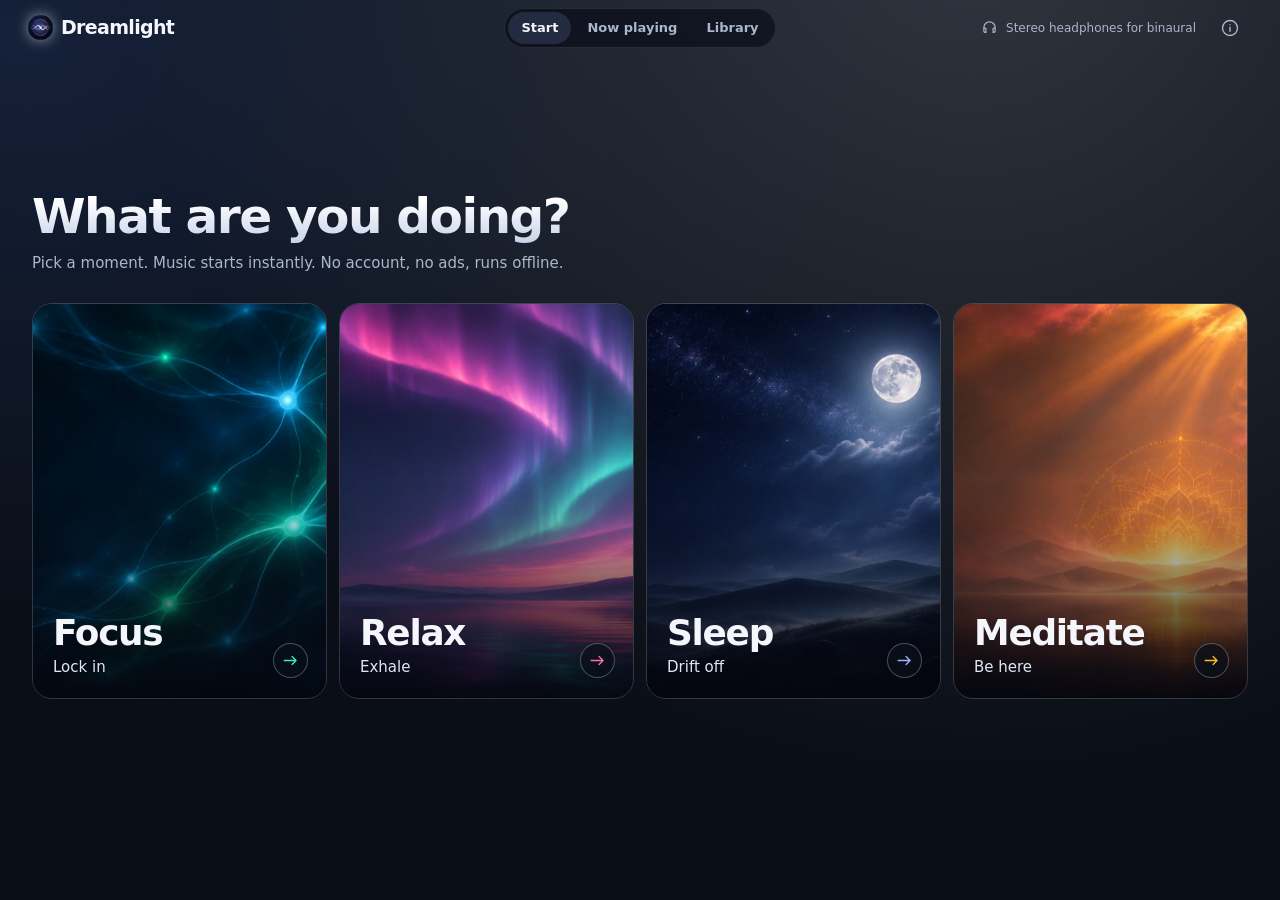
==== commit 9bbe57df: "Build the round-two Dreamlight scene and session player Co-Authored-By: GPT-6.2 Sol <noreply@openai." ====
--- a/web/index.html
+++ b/web/index.html
@@ -5,7 +5,7 @@
   <meta name="viewport" content="width=device-width, initial-scale=1, viewport-fit=cover">
   <meta name="theme-color" content="#0a0e17">
   <meta name="description" content="Dreamlight is an offline music player for focus, relaxation, sleep, and meditation.">
-  <title>Dreamlight</title>
+  <title>Dreamlight · Focus Music Studio</title>
   <link rel="icon" type="image/svg+xml" href="favicon.svg">
   <link rel="apple-touch-icon" href="apple-touch-icon.png">
   <link rel="manifest" href="manifest.json">
@@ -43,10 +43,10 @@
     </button>
     <nav class="navigation" aria-label="Main">
       <button type="button" data-view="start" aria-current="page">Start</button>
+      <button type="button" data-view="player">Now playing</button>
       <button type="button" data-view="library">Library</button>
-      <button type="button" data-view="player">Now playing</button>
     </nav>
-    <button class="icon-btn about-button" type="button" id="aboutBtn" aria-label="About Dreamlight" title="About Dreamlight"><svg><use href="#i-info"/></svg></button>
+    <div class="topbar-extras"><span id="focusStreak" hidden></span><span class="headphone-hint"><svg><use href="#i-headphones"/></svg> Stereo headphones for binaural</span><button class="icon-btn about-button" type="button" id="aboutBtn" aria-label="About Dreamlight" title="About Dreamlight"><svg><use href="#i-info"/></svg></button></div>
   </header>
 
   <main id="main" tabindex="-1">
@@ -66,7 +66,7 @@
     <section class="launcher" id="activityView" aria-labelledby="activityHeading" hidden>
       <div class="mode-environment" id="activityEnvironment" aria-hidden="true"></div>
       <div class="frame activity-inner">
-        <button class="back-button" type="button" id="backModes"><svg><use href="#i-back"/></svg> All modes</button>
+        <div class="mode-strip" id="modeStrip" aria-label="Switch mode"></div>
         <div class="activity-intro">
           <h1 id="activityHeading" tabindex="-1"></h1>
           <p id="activityFeel"></p>
@@ -102,6 +102,7 @@
     </section>
 
     <section class="frame player" id="playerView" aria-labelledby="playerTitle" hidden>
+      <div class="mode-environment" id="playerEnvironment" aria-hidden="true"></div>
       <div class="player-stage" id="playerStage">
         <div class="hero-visual" id="heroVisual">
           <div class="hero-scene" id="heroScene" aria-hidden="true"></div>
@@ -112,7 +113,7 @@
               <button type="button" data-scene="signal" aria-pressed="false">Signal</button>
             </div>
             <button class="icon-btn" type="button" id="enterZen" aria-label="Enter Cinema Zen" title="Enter Cinema Zen"><svg><use href="#i-full"/></svg></button>
-            <button class="pill" type="button" id="exitZen" hidden>Exit</button>
+            <button class="pill" type="button" id="exitZen" hidden>Exit Zen</button>
           </div>
           <div class="breath-guide" id="breathGuide" hidden>
             <div class="breath-orb"></div><span id="breathPhase">Inhale</span><span id="breathCount"></span>
@@ -139,7 +140,12 @@
             <button type="button" class="play-btn" data-transport="toggle" aria-label="Play"><svg><use href="#i-play"/></svg></button>
             <button type="button" class="icon-btn desktop-transport" data-transport="next" aria-label="Next track"><svg><use href="#i-next"/></svg></button>
             <button type="button" class="pill timer-chip" data-dialog="timerDialog"><svg><use href="#i-timer"/></svg><span>Continuous</span></button>
-            <button type="button" class="pill stop-button" data-transport="stop" hidden><svg><use href="#i-stop"/></svg> Stop</button>
+            <button type="button" class="pill stop-button" data-transport="stop" hidden><svg><use href="#i-stop"/></svg> Stop session</button>
+          </div>
+          <div class="session-actions">
+            <button class="pill" id="skipBreak" type="button" hidden>Skip break</button>
+            <button class="pill primary" id="dismissWake" type="button" hidden>I'm awake</button>
+            <button class="pill" id="dimScreen" type="button" aria-pressed="false" hidden>Dim screen</button>
           </div>
           <div class="seek-area">
             <input id="seek" type="range" min="0" max="3600" value="0" step="1" aria-label="Seek in track" disabled>
@@ -148,14 +154,23 @@
           <div class="player-actions">
             <button type="button" class="icon-btn" data-transport="previous" aria-label="Previous track"><svg><use href="#i-prev"/></svg></button>
             <button type="button" class="icon-btn" data-transport="next" aria-label="Next track"><svg><use href="#i-next"/></svg></button>
-            <button type="button" class="pill" data-dialog="mixerDialog"><svg><use href="#i-mixer"/></svg> Sound</button>
+            <button type="button" class="pill" data-dialog="mixerDialog"><svg><use href="#i-mixer"/></svg> Ambience</button>
             <button type="button" class="pill" id="breathBtn" aria-pressed="false"><svg><use href="#i-breath"/></svg> Breath</button>
+          </div>
+          <div class="intensity">
+            <span id="intensityLabel">Intensity</span>
+            <div class="segments" role="group" aria-labelledby="intensityLabel" aria-describedby="intensityHelp">
+              <button type="button" data-intensity="gentle">Gentle</button>
+              <button type="button" data-intensity="balanced">Balanced</button>
+              <button type="button" data-intensity="deep">Deep</button>
+            </div>
           </div>
         </div>
       </div>
       <details class="track-details" id="details">
         <summary>Details</summary>
         <p id="description"></p>
+        <p id="intensityHelp">Intensity shapes tone and rhythmic presence.</p>
         <dl id="telemetry"></dl>
         <button type="button" class="pill" data-dialog="queueDialog">View queue</button>
       </details>
@@ -167,7 +182,7 @@
     <button type="button" class="pill" id="retryBtn" hidden>Retry</button>
   </div>
 
-  <footer class="transport" id="transport">
+  <footer class="transport" id="transport" hidden>
     <div class="transport-inner">
       <button type="button" class="mini-info" id="openPlayer" aria-label="Open Now Playing">
         <span class="mini-art art-slot" id="miniArt" aria-hidden="true"><img alt=""></span>
@@ -189,7 +204,8 @@
     <div class="dialog-heading"><h2 id="timerHeading">Session timer</h2><button type="button" class="icon-btn dialog-close" aria-label="Close timer"><svg><use href="#i-close"/></svg></button></div>
     <div class="timer-types">
       <button class="pill" type="button" id="continuousBtn">Continuous</button>
-      <button class="pill" type="button" id="intervalBtn">Intervals <span>25 / 5</span></button>
+      <button class="pill" type="button" id="intervalBtn" data-interval="25">Intervals <span>25 / 5</span></button>
+      <button class="pill" type="button" data-interval="50">Intervals <span>50 / 10</span></button>
     </div>
     <h3>Countdown</h3>
     <div class="preset-grid" id="timerPresets"></div>
--- a/web/player.css
+++ b/web/player.css
@@ -1,3 +1,7 @@
+@property --c1 { syntax: "<color>"; inherits: true; initial-value: #38e8c6; }
+@property --c2 { syntax: "<color>"; inherits: true; initial-value: #38bdf8; }
+@property --mode-tint { syntax: "<color>"; inherits: true; initial-value: rgba(56, 232, 198, .16); }
+
 :root {
   color-scheme: dark;
   --ink: #f4f6fc;
@@ -6,42 +10,52 @@
   --surface: #101724;
   --raised: #182232;
   --line: #ffffff23;
-  --accent: #8db9ff;
+  --c1: #38e8c6;
+  --c2: #38bdf8;
+  --mode-tint: rgba(56, 232, 198, .16);
+  --accent: var(--c1);
+  --ease: cubic-bezier(.22, 1, .36, 1);
+  --scrim: linear-gradient(90deg, rgba(4,6,14,.88) 0%, rgba(4,6,14,.56) 38%, rgba(4,6,14,.10) 72%, rgba(4,6,14,.18) 100%);
+  transition: --c1 420ms var(--ease), --c2 420ms var(--ease), --mode-tint 420ms var(--ease);
   --focus: #b5e9ff;
   --display: "Iowan Old Style", "Palatino Linotype", Palatino, Georgia, serif;
-  --body: -apple-system, BlinkMacSystemFont, "Segoe UI", sans-serif;
+  --body: ui-sans-serif, -apple-system, BlinkMacSystemFont, "SF Pro Display", "Inter", system-ui, sans-serif;
   --mono: ui-monospace, "SF Mono", Menlo, monospace;
   --gutter: 32px;
-  --bar: 72px;
+  --bar: 76px;
 }
 * { box-sizing: border-box; }
 [hidden] { display: none !important; }
 html { background: var(--base); }
-body { margin: 0; color: var(--ink); font: 15px/1.5 var(--body); padding-bottom: calc(var(--bar) + env(safe-area-inset-bottom)); }
+body { margin: 0; color: var(--ink); font: 15px/1.5 var(--body); font-variant-numeric: tabular-nums; }
+body.has-started { padding-bottom: calc(var(--bar) + env(safe-area-inset-bottom)); }
 button, input, select { font: inherit; color: inherit; }
 button { background: none; border: 0; cursor: pointer; }
 button:disabled, input:disabled { opacity: .55; cursor: default; }
 button, input, select, summary { -webkit-tap-highlight-color: transparent; }
 :focus-visible { outline: 2px solid var(--focus); outline-offset: 3px; }
+.mode-card:focus-visible, .pill:focus-visible, .navigation button:focus-visible, .activity-card:focus-visible { outline-color: color-mix(in srgb, var(--accent) 45%, var(--focus)); }
 h1:focus, main:focus { outline: none; }
 svg { width: 20px; height: 20px; fill: none; stroke: currentColor; stroke-width: 1.65; stroke-linecap: round; stroke-linejoin: round; flex: none; }
 .symbols, .sr-only { position: absolute; width: 1px; height: 1px; clip-path: inset(50%); overflow: hidden; }
-.skip { position: fixed; top: 12px; left: 12px; transform: translateY(-200%); z-index: 10; background: var(--surface); color: var(--ink); padding: 10px 16px; }
+.skip { position: fixed; top: 12px; left: 12px; transform: translateY(-200%); z-index: 24; background: var(--surface); color: var(--ink); padding: 10px 16px; }
 .skip:focus { transform: none; }
 h1, h2, h3, p { margin: 0; }
-h1 { font: 400 clamp(50px, 5.3vw, 76px)/.98 var(--display); letter-spacing: -.062em; }
+h1 { font: 650 clamp(34px, 3.8vw, 52px)/1.06 var(--body); letter-spacing: -.032em; }
 h2 { font-size: 21px; line-height: 1.2; letter-spacing: -.025em; }
 h3 { font-size: 14px; }
 .muted { color: var(--muted); }
 .frame { width: min(100% - 2 * var(--gutter), 1120px); margin-inline: auto; }
-.topbar { height: calc(76px + env(safe-area-inset-top)); padding: env(safe-area-inset-top) max(var(--gutter), env(safe-area-inset-right)) 0 max(var(--gutter), env(safe-area-inset-left)); display: grid; grid-template-columns: 1fr auto 1fr; align-items: center; border-bottom: 1px solid #ffffff12; position: relative; z-index: 2; background: #0b1019; }
-.brand { display: flex; align-items: center; gap: 10px; padding: 0; justify-self: start; font-family: var(--display); font-size: 24px; letter-spacing: -.045em; }
-.brand img { display: block; border-radius: 10px; }
-.navigation { display: flex; gap: 26px; height: 100%; white-space: nowrap; }
-.navigation button { padding: 0 3px; position: relative; color: var(--muted); font-weight: 570; }
+.topbar { height: calc(56px + env(safe-area-inset-top)); padding: env(safe-area-inset-top) max(28px, env(safe-area-inset-right)) 0 max(28px, env(safe-area-inset-left)); display: grid; grid-template-columns: 1fr auto 1fr; align-items: center; position: sticky; top: 0; z-index: 20; border-bottom: 1px solid transparent; transition: background-color 180ms, border-color 180ms; }
+.topbar.scrolled { background: rgba(5, 8, 18, .72); border-color: #ffffff14; backdrop-filter: blur(18px); }
+.brand { display: flex; align-items: center; gap: 8px; padding: 0; justify-self: start; font: 650 19px/1 var(--body); letter-spacing: -.035em; }
+.brand img { display: block; border-radius: 50%; width: 25px; height: 25px; box-shadow: 0 0 15px -2px var(--c2); }
+.navigation { display: flex; align-items: center; gap: 3px; padding: 3px; white-space: nowrap; border: 1px solid #ffffff19; border-radius: 32px; background: #080d19ad; }
+.navigation button { min-height: 32px; padding: 0 13px; border-radius: 28px; color: var(--muted); font-size: 13px; font-weight: 600; }
 .navigation button:hover, .navigation button[aria-current] { color: var(--ink); }
-.navigation button[aria-current]::after { content: ""; background: var(--accent); position: absolute; height: 2px; bottom: -1px; left: 3px; right: 3px; border-radius: 4px; }
-.about-button { justify-self: end; }
+.navigation button[aria-current] { background: var(--mode-tint); }
+.topbar-extras { display: flex; align-items: center; justify-content: end; gap: 12px; color: var(--muted); font-size: 12px; white-space: nowrap; }
+.topbar .headphone-hint { margin: 0; font-size: inherit; }
 .icon-btn { display: inline-grid; flex: none; width: 44px; height: 44px; place-items: center; padding: 0; border-radius: 50%; color: var(--muted); }
 .icon-btn:hover { background: #ffffff12; color: var(--ink); }
 .pill { display: inline-flex; align-items: center; justify-content: center; gap: 7px; min-height: 36px; padding: 6px 12px; border: 1px solid var(--line); border-radius: 20px; background: #111a28; color: var(--ink); font-weight: 600; font-size: 13px; white-space: nowrap; }
@@ -52,108 +66,161 @@
 .back-button:hover { color: var(--ink); }
 .back-button svg { width: 18px; height: 18px; }
 
-.launcher { position: relative; isolation: isolate; min-height: calc(100dvh - 76px - var(--bar)); overflow: clip; }
-.launcher-inner, .activity-inner { position: relative; z-index: 1; }
-.launcher-inner { padding-block: clamp(76px, 13.2vh, 124px) 54px; }
-.start-intro { position: relative; margin: 0 0 37px; }
-.start-intro p { margin-top: 16px; color: var(--muted); font-size: 16px; }
-.resume { position: absolute; left: 0; bottom: calc(100% + 16px); color: #dbeaff; }
-.mode-environment { position: absolute; z-index: -1; inset: 0; pointer-events: none; }
-.mode-environment::after { content: ""; position: absolute; inset: 0; background: linear-gradient(180deg, #0a0e176e 0%, #0a0e17ba 42%, var(--base) 90%), linear-gradient(90deg, #0a0e17f0, #0a0e173c 88%); }
-#modeEnvironment { background: radial-gradient(ellipse at 80% 0%, #182842 0%, transparent 62%), radial-gradient(ellipse at 2% -8%, #142638 0%, transparent 48%); }
+main { isolation: isolate; }
+.launcher { position: relative; min-height: calc(100dvh - 56px); }
+.has-started .launcher { min-height: calc(100dvh - 56px - var(--bar)); }
+.launcher-inner, .activity-inner { position: relative; width: min(100% - 2 * var(--gutter), 1280px); }
+.launcher-inner { padding-block: clamp(78px, 15vh, 140px) 44px; }
+.start-intro { position: relative; margin-bottom: 29px; }
+#startTitle { background: linear-gradient(180deg, #fff 18%, #c6d3ea 100%); background-clip: text; color: transparent; }
+.start-intro p, .activity-intro p { margin-top: 10px; color: var(--muted); font: 400 15px/1.45 var(--body); }
+.resume { position: absolute; left: 0; bottom: calc(100% + 14px); color: #dbeaff; }
+.mode-environment { position: fixed; z-index: -1; inset: 0; pointer-events: none; background: var(--base); }
+.mode-environment::after { content: ""; position: absolute; inset: 0; background: var(--scrim); }
+#modeEnvironment { background: radial-gradient(ellipse at 76% -10%, color-mix(in srgb, var(--c2) 20%, var(--base)), transparent 62%), radial-gradient(ellipse at 2% 4%, #152139, transparent 48%), var(--base); }
 #modeEnvironment::after { content: none; }
-.environment-art, .outgoing-art { position: absolute !important; inset: 0; }
+.mode-environment .art-slot { position: absolute; inset: 0; }
 .environment-art { animation: environment-in 280ms both; }
 @keyframes environment-in { from { opacity: 0; } }
 .outgoing-art { animation: environment-out 280ms both; }
 @keyframes environment-out { to { opacity: 0; } }
-.mode-grid { display: grid; grid-template-columns: repeat(4, minmax(0, 1fr)); gap: 16px; }
+
+.mode-grid { display: grid; grid-template-columns: repeat(4, minmax(0, 1fr)); gap: 12px; }
 .mode-card, .activity-card { text-align: left; position: relative; isolation: isolate; min-width: 0; }
-.mode-card { min-height: 260px; aspect-ratio: 1.01; padding: 20px; border-radius: 18px; display: flex; flex-direction: column; justify-content: end; border: 1px solid #ffffff2b; overflow: hidden; transition: border-color 180ms, transform 180ms; }
-.mode-card:hover { border-color: var(--art-hue); transform: translateY(-3px); }
+.mode-card { min-height: 230px; padding: 20px; border-radius: 20px; display: flex; flex-direction: column; justify-content: end; border: 1px solid #ffffff2b; overflow: hidden; transition: flex 380ms var(--ease), border-color 240ms ease; }
+.mode-card:is(:hover, :focus-visible) { border-color: var(--art-hue); }
 .mode-card:active, .activity-card:active { transform: scale(.985); }
-.art-slot { position: relative; display: block; overflow: hidden; background: radial-gradient(ellipse at 73% 31%, color-mix(in srgb, var(--art-hue, #8db9ff) 49%, #101522), transparent 60%), linear-gradient(145deg, #080d16, color-mix(in srgb, var(--art-hue, #8db9ff) 27%, #0b1120)); }
-.art-slot img, .art-slot video { position: absolute; inset: 0; width: 100%; height: 100%; object-fit: cover; display: block; }
-.art-slot video { opacity: 0; transition: opacity 160ms ease; }
+@media (min-width: 921px) {
+  .mode-grid { display: flex; height: clamp(320px, 44vh, 420px); }
+  .mode-card { flex: 1 1 0; }
+  .mode-grid:has(.mode-card:is(:hover, :focus-visible)) .mode-card { flex: .8 1 0; }
+  .mode-grid:has(.mode-card:hover) .mode-card:hover,
+  .mode-grid:not(:has(.mode-card:hover)) .mode-card:focus-visible { flex: 1.58 1 0; }
+}
+.art-slot { position: relative; display: block; overflow: hidden; background: radial-gradient(ellipse at 73% 31%, color-mix(in srgb, var(--art-hue, #38e8c6) 49%, #101522), transparent 60%), linear-gradient(145deg, #080d16, color-mix(in srgb, var(--art-hue, #38e8c6) 27%, #0b1120)); }
+.art-slot img, .art-slot video { position: absolute; inset: 0; width: 100%; height: 100%; object-fit: cover; object-position: var(--art-focal, center); display: block; }
+.art-slot video { opacity: 0; transition: opacity 240ms ease; }
 .art-slot.decoded video { opacity: 1; }
 .mode-card .art-slot, .activity-art { position: absolute; inset: 0; z-index: -2; }
-.mode-card::after, .activity-card::after { content: ""; position: absolute; z-index: -1; inset: 0; background: linear-gradient(180deg, transparent 25%, #070b1494 58%, #070b14f5 100%); pointer-events: none; }
-.mode-card strong { font: 400 clamp(28px, 3.1vw, 43px)/1.02 var(--display); letter-spacing: -.052em; }
+.mode-card::after, .activity-card::after { content: ""; position: absolute; z-index: -1; inset: 0; pointer-events: none; }
+.mode-card::after { background: linear-gradient(180deg, transparent 44%, #04060e56 65%, #04060ef5 100%); }
+.mode-card strong { font: 650 clamp(23px, 2.8vw, 37px)/1.06 var(--body); letter-spacing: -.035em; }
 .mode-card .feel { color: #e0e7f3; margin-top: 4px; }
 .card-arrow { position: absolute; right: 18px; bottom: 20px; padding: 7px; width: 35px; height: 35px; border-radius: 50%; border: 1px solid #ffffff45; background: #0b1019b8; color: var(--art-hue); }
-.headphone-hint { display: flex; align-items: center; gap: 8px; color: var(--muted); font-size: 13px; margin-top: 22px; }
+.headphone-hint { display: flex; align-items: center; gap: 8px; color: var(--muted); font-size: 13px; margin-top: 18px; }
 .headphone-hint svg { width: 17px; height: 17px; }
-.activity-inner { padding-block: 38px 50px; }
-.activity-intro { margin: 24px 0 30px; }
-.activity-intro h1 { color: var(--accent); }
-.activity-intro p { color: var(--muted); margin-top: 9px; font-size: 16px; }
-.activity-grid { display: grid; grid-template-columns: repeat(auto-fit, minmax(145px, 1fr)); gap: 14px; }
-.activity-card { aspect-ratio: 1; min-height: 148px; padding: 14px; border: 1px solid #ffffff27; border-radius: 14px; overflow: hidden; display: flex; flex-direction: column; justify-content: end; transition: border-color 160ms, transform 160ms; }
-.activity-card:hover, .activity-card:focus-visible { border-color: var(--art-hue); }
-.activity-card[data-reveal] { animation: reveal-tile 220ms cubic-bezier(.2,.8,.2,1) both; animation-delay: calc(var(--i) * 35ms); }
-@keyframes reveal-tile { from { opacity: 0; transform: translateY(8px); } to { opacity: 1; transform: none; } }
-.activity-card strong { display: block; font-size: 17px; line-height: 1.17; font-weight: 650; letter-spacing: -.025em; }
-.activity-card small { display: block; font-size: 13px; margin-top: 4px; color: #dbe4f1; }
-.activity-card .row-play { display: none; }
-.activity-card .live-dot { width: 8px; height: 8px; background: var(--art-hue); border-radius: 50%; display: inline-block; vertical-align: 2px; margin-left: 6px; }
-
-.player { padding-block: 31px 35px; }
-.player-stage { position: relative; min-height: min(600px, calc(100dvh - 216px)); display: flex; align-items: stretch; overflow: hidden; border: 1px solid #ffffff22; border-radius: 20px; background: var(--surface); }
-.hero-visual { position: absolute; inset: 0 0 0 319px; background: #0b111e; overflow: hidden; }
-.hero-scene, #vizCanvas { position: absolute; inset: 0; width: 100%; height: 100%; }
-.hero-scene .art-slot { position: absolute; inset: 0; }
-.hero-scene.reveal .art-slot { animation: reveal-scene 300ms cubic-bezier(.2,.8,.2,1) both; }
-@keyframes reveal-scene { from { transform: scale(1.07); } to { transform: scale(1); } }
-.hero-visual::after { content: ""; position: absolute; inset: 0; pointer-events: none; background: linear-gradient(90deg, #0b111e53, transparent 24%), linear-gradient(180deg, #0a0e1745, transparent 25%, transparent 78%, #0a0e1738); }
-.player-controls { width: 320px; padding: 21px 24px 23px; position: relative; z-index: 1; background: #101724; border-right: 1px solid #ffffff1f; display: flex; flex-direction: column; justify-content: center; }
-.player-controls .back-button { position: absolute; top: 14px; left: 24px; }
-.player-meta { margin-top: 31px; }
-.player-mode { text-transform: uppercase; letter-spacing: .15em; font: 650 11px/1.5 var(--body); color: var(--accent); margin-bottom: 10px; }
-#playerTitle { font-size: 40px; line-height: .99; }
-.track-title { margin-top: 10px; font-size: 15px; color: var(--muted); }
+
+.activity-inner { padding-block: 28px 38px; }
+.mode-strip { display: flex; align-items: center; width: fit-content; max-width: 100%; height: 48px; gap: 8px; border-radius: 999px; padding: 4px; background: #080d18db; border: 1px solid #ffffff1c; transform-origin: left center; }
+.mode-strip button { border: 1px solid transparent; background: transparent; color: var(--muted); padding-inline: 18px; }
+.mode-strip button[aria-pressed="true"], .intensity button[aria-pressed="true"] { background: var(--mode-tint); color: var(--ink); border-color: color-mix(in srgb, var(--accent) 45%, transparent); }
+.activity-intro { margin: 19px 0 20px; }
+.activity-intro p { margin-top: 5px; }
+.activity-grid { display: grid; grid-template-columns: repeat(3, minmax(0, 240px)); gap: 16px; }
+.activity-card { aspect-ratio: 1; padding: 15px; border: 1px solid #ffffff1a; border-radius: 18px; overflow: hidden; display: flex; flex-direction: column; justify-content: end; transition: border-color 160ms, transform 160ms, box-shadow 160ms; }
+.activity-card::after { background: linear-gradient(180deg, rgba(4,6,14,0) 36%, rgba(4,6,14,.58) 68%, rgba(4,6,14,.92) 100%); }
+.activity-card:is(:hover, :focus-visible) { border-color: var(--art-hue); transform: translateY(-4px); box-shadow: 0 8px 30px -12px var(--art-hue); }
+.activity-art { transition: transform 450ms var(--ease); }
+.activity-card:is(:hover, :focus-visible) .activity-art { transform: scale(1.055); }
+.still-art img { transform-origin: var(--art-focal, center); }
+:is(.mode-card, .activity-card):is(:hover, :focus-visible) .still-art img,
+.stage-art.still-art img { animation: drift 14s ease-in-out alternate infinite; }
+body.motion-suspended .still-art img { animation-play-state: paused; }
+@keyframes drift { to { transform: scale(1.07) translate(-1.5%, -1%); } }
+.activity-card[data-reveal], .reset-tip { animation: reveal-tile 220ms cubic-bezier(.2,.8,.2,1) backwards; animation-delay: calc(var(--i, 2) * 35ms); }
+@keyframes reveal-tile { from { opacity: 0; transform: translateY(8px); } }
+.activity-label { min-width: 0; max-width: 100%; }
+.activity-card strong { display: block; font-size: 18px; line-height: 1.17; font-weight: 650; letter-spacing: -.015em; color: white; text-shadow: 0 2px 12px #000a; }
+.activity-card small { display: block; margin-top: 4px; color: var(--muted); font-size: 12px; white-space: nowrap; overflow: hidden; text-overflow: ellipsis; text-shadow: 0 1px 8px #000; }
+.duration-badge { position: absolute; top: 12px; right: 12px; padding: 4px 9px; border: 1px solid #ffffff26; background: #0508129e; backdrop-filter: blur(12px); border-radius: 999px; font-size: 11px; font-weight: 600; color: var(--ink); }
+.row-play { position: absolute; right: 11px; bottom: 11px; display: grid; place-items: center; width: 36px; height: 36px; border-radius: 50%; color: #08101f; background: var(--art-hue); opacity: 0; transition: opacity 160ms; }
+.activity-card:is(:hover, :focus-visible) .row-play { opacity: 1; }
+.activity-card:is(:hover, :focus-visible) .activity-label { padding-right: 32px; }
+.activity-card .live-dot { width: 7px; height: 7px; background: var(--art-hue); border-radius: 50%; display: inline-block; vertical-align: 2px; margin-left: 6px; }
+.reset-tip { align-self: end; padding: 17px; border: 1px solid #ffffff25; border-radius: 18px; background: #0e1224de; }
+.reset-tip strong { font-size: 16px; }
+.reset-tip p { margin: 6px 0 13px; color: var(--muted); font-size: 13px; }
+.reset-tip .pill { background: var(--mode-tint); }
+
+.player { width: 100%; padding-bottom: 26px; }
+.player-stage { position: relative; width: min(100%, 1376px); margin-inline: auto; min-height: min(640px, calc(100dvh - 158px)); display: grid; grid-template-columns: 360px minmax(0, 1fr); gap: 40px; padding: 32px 48px; align-items: center; }
+.hero-visual { position: relative; grid-column: 2; grid-row: 1; align-self: stretch; display: grid; place-items: center; isolation: isolate; min-height: 0; --portal-size: min(54vh, 460px, 100%); }
+.hero-scene { position: relative; width: var(--portal-size); aspect-ratio: 1; border: 1px solid rgba(255,255,255,.14); border-radius: 28px; background: #080d17; box-shadow: 0 32px 80px #000a, 0 0 90px -20px color-mix(in srgb, var(--accent) 45%, transparent); }
+.hero-scene .art-slot { position: absolute; inset: 0; border-radius: inherit; }
+.hero-scene .art-slot :is(img, video) { object-fit: contain; }
+.hero-scene::before { content: ""; position: absolute; z-index: -1; inset: -14%; pointer-events: none; background: radial-gradient(ellipse, color-mix(in srgb, var(--c2) 62%, var(--accent)), transparent 69%); opacity: calc(.28 + var(--rms, 0) * .24); transform: scale(calc(1 + var(--rms, 0) * .06)); }
+.hero-scene.in-flight { visibility: hidden; }
+.portal-flight, .flight-sibling, .mode-morph { position: fixed; z-index: 19; transform-origin: top left; pointer-events: none; border: 1px solid #ffffff24; border-radius: 18px; }
+.portal-flight { z-index: 21; }
+.mode-morph { z-index: 4; }
+.launcher-inner .headphone-hint { display: none; }
+.reveal-controls > * { animation: reveal-controls 240ms var(--ease) backwards; animation-delay: calc(120ms + var(--control-index, 0) * 40ms); }
+.reveal-controls .player-meta { --control-index: 1; }
+.reveal-controls .clock { --control-index: 2; }
+.reveal-controls .play-cluster { --control-index: 3; }
+.reveal-controls .seek-area { --control-index: 4; }
+.reveal-controls .player-actions, .reveal-controls .intensity { --control-index: 5; }
+@keyframes reveal-controls { from { opacity: 0; transform: translateX(-12px); } }
+#vizCanvas { position: absolute; inset: 0; width: 100%; height: 100%; border: 1px solid #ffffff1a; border-radius: 28px; }
+.player-controls { grid-column: 1; grid-row: 1; min-width: 0; position: relative; z-index: 1; display: flex; flex-direction: column; }
+.player-controls .back-button { align-self: start; margin-bottom: 18px; }
+.player-mode { text-transform: uppercase; letter-spacing: .14em; font: 650 11px/1.5 var(--body); color: var(--accent); margin-bottom: 7px; }
+#playerTitle { font-size: 40px; line-height: 1.06; font-weight: 650; letter-spacing: -.03em; }
+.track-title { margin-top: 8px; font-size: 15px; color: var(--muted); }
 .track-title:empty { display: none; }
-.clock { margin: 26px 0 11px; min-height: 28px; display: flex; align-items: baseline; gap: 9px; flex-wrap: wrap; }
-#clockValue { font: 500 21px/1 var(--mono); letter-spacing: -.08em; }
+.clock { margin: 22px 0 11px; min-height: 28px; display: flex; align-items: baseline; gap: 9px; flex-wrap: wrap; }
+#clockValue { font: 600 22px/1.15 var(--body); letter-spacing: -.03em; }
 #clockNote { font-size: 12px; }
-.play-cluster, .player-actions { display: flex; align-items: center; gap: 7px; flex-wrap: wrap; }
-.play-cluster .icon-btn, .player-actions .icon-btn { width: 29px; }
-.play-btn { display: inline-grid; flex: none; width: 46px; height: 46px; padding: 0; place-items: center; border-radius: 50%; color: #07111e; background: #e5efff; transition: background 150ms, transform 150ms; }
+.on-break #clockValue { color: #fbbf24; }
+.play-cluster, .player-actions, .session-actions { display: flex; align-items: center; gap: 7px; flex-wrap: wrap; }
+.session-actions:has(button:not([hidden])) { margin-top: 9px; }
+#dismissWake { min-height: 44px; padding-inline: 16px; }
+.player-actions .icon-btn { width: 29px; }
+.play-btn { display: inline-grid; flex: none; width: 58px; height: 58px; padding: 0; place-items: center; border-radius: 50%; color: #07111e; background: #e5efff; transition: background 150ms, transform 150ms; }
 .play-btn:hover { background: #fff; }
 .play-btn:active { transform: scale(.94); }
 .play-btn svg { width: 23px; height: 23px; }
 .stop-button { color: #ffe1de; }
-.seek-area { margin-top: 4px; }
+.seek-area { margin-top: 3px; }
 input[type="range"] { accent-color: var(--accent); cursor: pointer; margin: 0; }
-#seek { appearance: none; width: 100%; height: 44px; display: block; background: transparent; }
-#seek::-webkit-slider-runnable-track { height: 4px; border-radius: 6px; background: linear-gradient(90deg, var(--accent) var(--position, 0%), #35435a var(--position, 0%)); }
+#seek { appearance: none; width: 100%; height: 44px; padding-block: 18px; display: block; background: transparent; }
+#seek::-webkit-slider-runnable-track { height: 4px; border-radius: 6px; background: linear-gradient(90deg, var(--accent) var(--position, 0%), #52637a var(--position, 0%)); }
 #seek::-webkit-slider-thumb { appearance: none; width: 13px; height: 13px; margin-top: -4.5px; border: 0; border-radius: 50%; background: var(--accent); }
-#seek::-moz-range-track { height: 4px; border-radius: 6px; background: linear-gradient(90deg, var(--accent) var(--position, 0%), #35435a var(--position, 0%)); }
+#seek::-moz-range-track { height: 4px; border-radius: 6px; background: linear-gradient(90deg, var(--accent) var(--position, 0%), #52637a var(--position, 0%)); }
 #seek::-moz-range-thumb { width: 13px; height: 13px; border: 0; border-radius: 50%; background: var(--accent); }
 .seek-times { color: var(--muted); font: 12px/1 var(--mono); display: flex; justify-content: space-between; margin-top: -8px; pointer-events: none; }
-.player-actions { margin-top: 17px; }
+.player-actions { margin-top: 15px; }
 .player-actions .icon-btn { display: none; }
-.visual-tools { position: absolute; top: 16px; right: 16px; display: flex; align-items: center; gap: 8px; z-index: 2; }
+.intensity { display: flex; align-items: center; gap: 9px; margin-top: 11px; font-size: 13px; color: var(--muted); }
+.intensity button { border: 1px solid transparent; }
+.visual-tools { position: absolute; top: 0; right: 0; display: flex; align-items: center; gap: 8px; z-index: 2; transition: opacity 260ms ease; }
 .visual-tools .icon-btn { background: #0b111deb; color: var(--ink); border: 1px solid #ffffff3c; }
 .segments { display: inline-flex; gap: 2px; background: #0b111df2; border: 1px solid #ffffff33; padding: 3px; border-radius: 22px; }
 .segments button { min-height: 32px; padding: 0 11px; border-radius: 18px; color: var(--muted); font-size: 13px; }
-.segments button[aria-pressed="true"] { background: #273a54; color: var(--ink); }
+.segments button[aria-pressed="true"] { background: var(--mode-tint); color: var(--ink); }
 .segments button:hover { color: var(--ink); }
 .signal-tools { position: absolute; z-index: 2; left: 50%; bottom: 17px; transform: translateX(-50%); white-space: nowrap; }
 .breath-guide { position: absolute; z-index: 1; left: 50%; top: 50%; transform: translate(-50%, -50%); display: grid; justify-items: center; text-align: center; gap: 3px; color: white; text-shadow: 0 1px 8px #000; pointer-events: none; font: 600 14px/1.35 var(--body); }
 .breath-orb { width: 75px; height: 75px; border: 2px solid #fff; border-radius: 50%; background: #16243c6e; box-shadow: 0 0 24px #071325a3, 0 0 22px color-mix(in srgb, var(--accent) 70%, transparent); transform: scale(var(--breath-size, 1)); margin-bottom: 16px; }
 .signal-on .breath-orb { display: none; }
 .signal-on .breath-guide { top: 74%; }
-.track-details { color: var(--muted); margin-top: 14px; padding: 0 15px 0; border: 1px solid #ffffff1f; border-radius: 12px; background: var(--surface); }
+body::after { content: ""; position: fixed; z-index: 30; inset: 0; pointer-events: none; background: #1b0800; opacity: 0; transition: opacity 280ms; }
+body.dimmed::after { opacity: .35; }
+.track-details { color: var(--muted); width: min(100% - 96px, 1280px); margin: 0 auto; padding: 0 15px; border: 1px solid #ffffff1f; border-radius: 12px; background: #0d1424e8; }
 .track-details[open] { padding-bottom: 15px; }
 .track-details summary { padding: 10px 0; cursor: pointer; color: var(--ink); }
+#intensityHelp { margin-top: 7px; font-size: 13px; }
 .track-details dl { display: flex; flex-wrap: wrap; gap: 8px 24px; }
 .track-details dt { font-size: 12px; }
 .track-details dd { margin: 0; color: var(--ink); }
 body.zen { padding: 0; overflow: hidden; }
-.zen .player-stage { border: 0; border-radius: 0; background: var(--base); }
-.zen .hero-visual { position: fixed; inset: 0; z-index: 4; border-radius: 0; }
+.zen .hero-visual { position: fixed; inset: 0; z-index: 21; border-radius: 0; --portal-size: min(72vmin, 620px); }
+.zen .hero-visual:fullscreen { background: #080d17; }
+.zen .hero-visual:fullscreen::before { content: ""; position: absolute; z-index: -1; inset: 0; background: var(--scrim), var(--zen-art) var(--zen-focal, center) / cover; }
 .zen .visual-tools { top: max(16px, env(safe-area-inset-top)); right: max(16px, env(safe-area-inset-right)); }
+.zen-idle .visual-tools .segments:not(:focus-within) { opacity: .10; }
 .zen .player-controls, .zen .track-details, .zen .signal-tools, .zen .topbar, .zen .transport { display: none; }
+.zen #vizCanvas { border: 0; border-radius: 0; }
 
 .library { padding-block: 49px 34px; }
 .library h1 { margin-bottom: 32px; }
@@ -175,6 +242,7 @@
 .tracks th { color: var(--muted); font-weight: 550; }
 .tracks th, .tracks td { padding: 6px 10px; border-bottom: 1px solid #ffffff19; font-size: 13px; }
 .tracks tbody tr:hover, .tracks tr[aria-current="true"] { background: #131d2c; }
+.tracks tbody tr.queue-target { background: #29374d; }
 .track-play { display: flex; text-align: left; align-items: center; gap: 10px; padding: 4px 0; }
 .track-play strong, .track-play small { display: block; }
 .track-play small { color: var(--muted); font-size: 12px; }
@@ -195,13 +263,14 @@
 .mini-actions .play-btn { width: 44px; height: 44px; }
 .mini-clock { justify-self: end; color: var(--muted); font: 13px/1 var(--mono); white-space: nowrap; }
 .feedback { display: flex; align-items: center; justify-content: center; position: fixed; bottom: calc(var(--bar) + env(safe-area-inset-bottom) + 13px); left: 50%; transform: translateX(-50%); z-index: 5; gap: 10px; max-width: calc(100% - 28px); }
+body:not(.has-started) .feedback { bottom: calc(env(safe-area-inset-bottom) + 13px); }
 .feedback:has(span:empty) { pointer-events: none; }
 .feedback:has(span:not(:empty)) { background: #162234; padding: 7px 12px; border: 1px solid #ffffff29; box-shadow: 0 4px 20px #0005; border-radius: 12px; width: max-content; font-size: 13px; }
 
 dialog { overscroll-behavior: contain; width: min(430px, calc(100% - 32px)); max-height: calc(100dvh - 28px); padding: 15px 18px 22px; border-radius: 19px; border: 1px solid #ffffff38; background: #111927; color: var(--ink); box-shadow: 0 16px 70px #000a; }
 dialog::backdrop { background: #050a14bb; }
 .dialog-heading { display: flex; align-items: center; justify-content: space-between; gap: 12px; margin-bottom: 10px; }
-.timer-types { display: flex; align-items: center; gap: 8px; margin-bottom: 17px; }
+.timer-types { display: flex; flex-wrap: wrap; align-items: center; gap: 8px; margin-bottom: 17px; }
 .timer-types span { font: 11px var(--mono); color: var(--muted); }
 .preset-grid { display: grid; grid-template-columns: repeat(3, 1fr); gap: 6px; margin: 8px 0 13px; }
 .custom-timer > div { display: flex; align-items: center; margin-top: 4px; gap: 7px; }
@@ -222,57 +291,66 @@
 .shortcuts { display: grid; grid-template-columns: auto 1fr; gap: 8px 12px; }
 .shortcuts dt { font-family: var(--mono); color: var(--accent); }
 .shortcuts dd { margin: 0; color: var(--muted); }
-@media (max-width: 960px) {
-  .mode-card { min-height: 200px; padding: 14px; }
-  .card-arrow { right: 12px; bottom: 13px; }
-  .activity-grid { grid-template-columns: repeat(auto-fit, minmax(138px, 1fr)); }
+@media (max-width: 1000px) {
+  #focusStreak, .topbar .headphone-hint { display: none; }
+  .launcher-inner .headphone-hint { display: flex; }
+  .player-stage { gap: 25px; grid-template-columns: 320px minmax(0, 1fr); padding-inline: 28px; }
 }
 @media (max-width: 720px) {
-  :root { --gutter: 16px; --bar: 68px; }
-  .topbar { height: calc(58px + env(safe-area-inset-top)); grid-template-columns: auto minmax(0, 1fr) auto; }
-  .brand { font-size: 19px; gap: 5px; }
-  .brand img { width: 25px; height: 25px; }
-  .navigation { justify-content: center; gap: 10px; font-size: 12px; }
-  .navigation button { padding-inline: 2px; }
-  .about-button { width: 30px; }
-  .launcher { min-height: calc(100dvh - 58px - var(--bar)); }
-  .launcher-inner { padding-block: 64px 24px; }
-  h1 { font-size: clamp(39px, 11vw, 62px); letter-spacing: -.055em; }
-  .start-intro { margin-bottom: 22px; }
-  .start-intro p { margin-top: 12px; font-size: 14px; max-width: 32ch; line-height: 1.45; }
-  .resume { bottom: calc(100% + 10px); min-height: 32px; }
-  .mode-grid { grid-template-columns: repeat(2, minmax(0, 1fr)); gap: 12px; }
-  .mode-card { min-height: 146px; height: 146px; aspect-ratio: auto; border-radius: 13px; padding: 12px; }
-  .mode-card strong { font-size: 28px; }
+  :root { --gutter: 16px; --bar: 68px; scrollbar-width: none; }
+  .topbar { grid-template-columns: auto minmax(0, 1fr) auto; padding-inline: var(--gutter); gap: 6px; }
+  .brand { font-size: 16px; gap: 5px; }
+  .brand img { width: 20px; height: 20px; }
+  .navigation { justify-self: end; }
+  .navigation button { padding-inline: 7px; font-size: 11px; }
+  .topbar .about-button { width: 30px; }
+  .launcher-inner { padding-block: 62px 24px; }
+  .start-intro { margin-bottom: 20px; }
+  .start-intro p { max-width: 34ch; }
+  .resume { bottom: calc(100% + 9px); min-height: 31px; }
+  .mode-grid { grid-template-columns: repeat(2, minmax(0, 1fr)); }
+  .mode-card { min-height: 0; height: 146px; border-radius: 16px; padding: 12px; }
+  .mode-card strong { font-size: 25px; }
   .mode-card .feel { font-size: 13px; }
   .card-arrow { right: 10px; bottom: 11px; width: 27px; height: 27px; padding: 5px; }
   .headphone-hint { margin-top: 15px; }
-  .activity-inner { padding-block: 9px 22px; }
-  .activity-intro { margin: 10px 0 16px; }
-  .activity-grid { grid-template-columns: 1fr; gap: 7px; }
-  .activity-card { aspect-ratio: auto; height: 76px; min-height: 76px; border-radius: 12px; background: #121b2bf0; display: grid; grid-template-columns: 56px 1fr 30px; align-items: center; gap: 12px; padding: 9px; }
-  .activity-card::after { display: none; }
-  .activity-art { position: relative; z-index: auto; height: 56px; width: 56px; border-radius: 7px; }
-  .activity-card .row-play { display: block; color: var(--art-hue); width: 24px; }
-  .player { width: 100%; padding: 0 0 15px; }
-  .player-stage { border: 0; border-radius: 0; display: flex; flex-direction: column-reverse; min-height: 0; }
-  .player-controls { width: auto; border: 0; padding: 9px var(--gutter) 13px; }
-  .player-controls .back-button { position: static; min-height: 36px; align-self: start; }
-  .player-meta { margin-top: 5px; }
-  .player-mode { margin-bottom: 5px; }
-  #playerTitle { font-size: 38px; }
+  .activity-inner { width: 100%; padding-block: 12px 22px; }
+  .mode-strip { height: 44px; width: 100%; box-sizing: border-box; overflow-x: auto; padding: 0 16px; border: 0; border-radius: 0; background: none; scrollbar-width: none; }
+  .mode-strip button { border: 1px solid #ffffff24; background: #0b111ded; padding-inline: 12px; }
+  .activity-intro { margin: 9px 16px 12px; }
+  .activity-intro p { margin-top: 3px; }
+  .activity-grid { grid-template-columns: repeat(2, minmax(0, 1fr)); gap: 12px; padding-inline: 16px; }
+  .activity-card { padding: 10px; border-radius: 16px; }
+  .activity-card strong { font-size: 15px; }
+  .activity-card small { font-size: 11px; }
+  .duration-badge { top: 9px; right: 9px; }
+  .reset-tip { grid-column: 1 / -1; }
+  .player { padding-bottom: 13px; }
+  .player-stage { display: flex; flex-direction: column; align-items: stretch; gap: 10px; min-height: 0; padding: 4px var(--gutter) 12px; }
+  .hero-visual { min-height: 232px; --portal-size: min(232px, 100%); }
+  .hero-scene, #vizCanvas { border-radius: 22px; }
+  .player-controls { width: 100%; position: static; }
+  .player-controls .back-button { position: absolute; top: 10px; left: var(--gutter); min-height: 36px; margin: 0; z-index: 3; }
+  .signal-on .player-controls .back-button { position: static; min-height: 30px; margin-bottom: 4px; }
+  .player-stage:not(.signal-on) .visual-tools { flex-direction: column; align-items: end; gap: 5px; }
+  .player-stage:not(.signal-on) .visual-tools .segments { flex-direction: column; }
+  .player-stage:not(.signal-on) .visual-tools .segments button { padding-inline: 6px; }
+  .zen .player-stage:not(.signal-on) .visual-tools { flex-direction: row; align-items: center; }
+  .zen .player-stage:not(.signal-on) .visual-tools .segments { flex-direction: row; }
+  .player-mode { margin-bottom: 3px; }
+  #playerTitle { font-size: 26px; }
   .track-title { margin-top: 4px; }
-  .clock { margin: 13px 0 8px; min-height: 20px; }
-  .play-cluster .play-btn { width: 44px; height: 44px; }
-  .play-cluster .timer-chip { min-height: 42px; }
-  .player-actions { margin-top: 12px; }
+  .clock { margin: 9px 0 7px; min-height: 22px; }
+  #clockValue { font-size: 20px; }
+  .play-cluster .timer-chip { min-height: 44px; }
+  .player-actions { margin-top: 10px; }
   .player-actions .icon-btn { display: inline-grid; width: 36px; height: 36px; }
   .player-actions .icon-btn:nth-child(2) { margin-right: 5px; }
-  .hero-visual { position: relative; inset: auto; height: clamp(165px, 33vh, 300px); }
-  .visual-tools { top: 9px; right: 10px; gap: 5px; }
+  .intensity { margin-top: 7px; }
+  .visual-tools { top: 3px; right: 0; gap: 5px; }
   .visual-tools .icon-btn { width: 40px; height: 40px; }
   .signal-tools { bottom: 8px; }
-  .track-details { margin: 10px var(--gutter) 0; }
+  .track-details { width: auto; margin: 0 var(--gutter); }
   .transport-inner { grid-template-columns: minmax(0, 1fr) auto; gap: 6px; }
   .mini-actions { gap: 6px; }
   .mini-info { gap: 6px; }
@@ -295,11 +373,15 @@
 }
 @media (max-width: 370px) {
   .brand img { display: none; }
-  .navigation { gap: 7px; }
+  .navigation { gap: 1px; }
 }
 @media (max-width: 720px) and (max-height: 700px) {
-  .launcher-inner { padding-block: 49px 7px; }
-  .hero-visual { height: 177px; }
+  .launcher-inner { padding-block: 49px 14px; }
+  .hero-visual { min-height: 164px; --portal-size: min(164px, 100%); }
+  .zen .hero-visual { --portal-size: min(72vmin, 620px); }
+}
+@media (max-width: 330px) {
+  .player-stage:not(.signal-on) .hero-visual { --portal-size: min(100% - 96px, 210px); }
 }
 @media (prefers-reduced-motion: reduce) {
   *, *::before, *::after { animation-duration: 0s !important; transition-duration: 0s !important; }
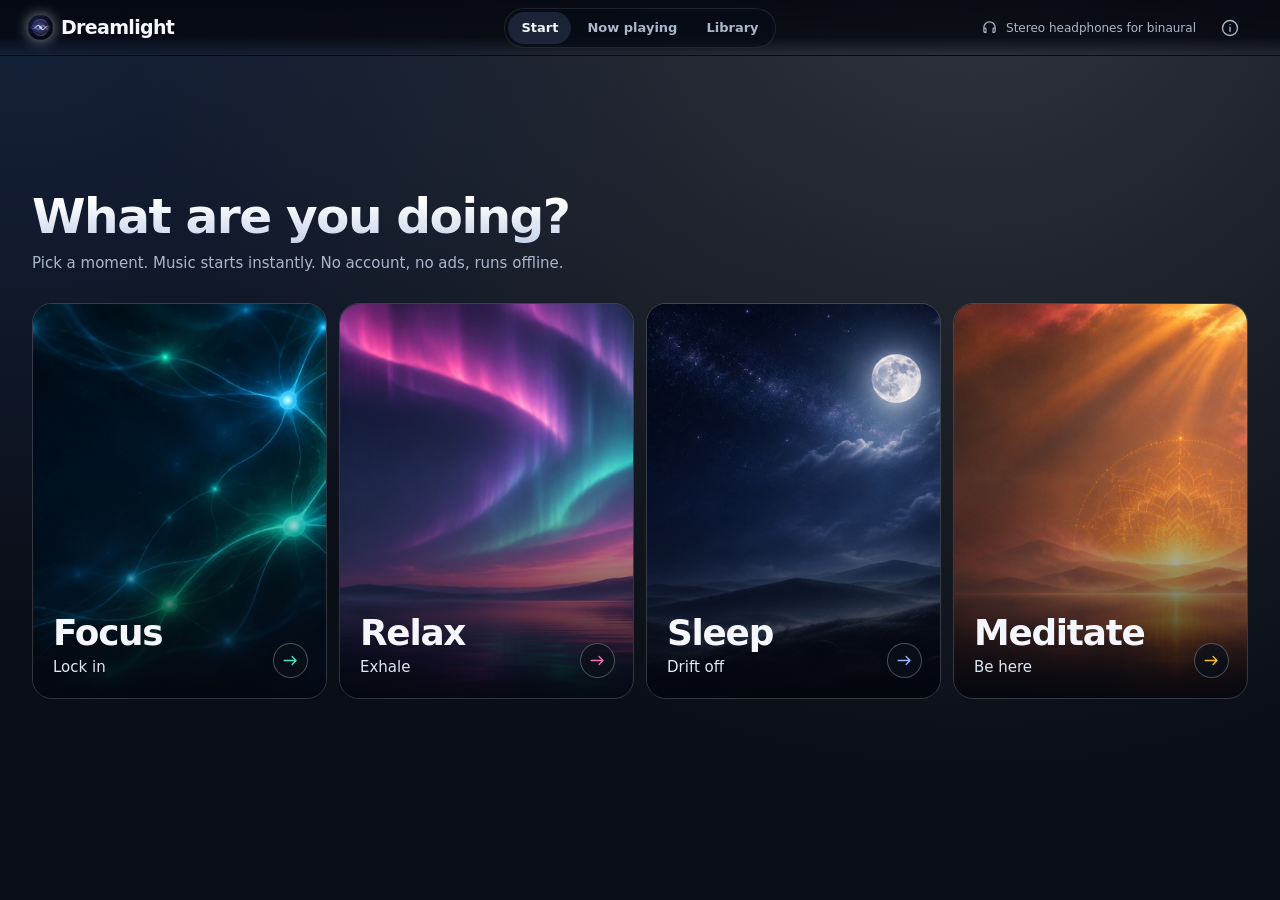
==== commit c016d1b5: "Resolve Dreamlight navigation and player QA findings Co-Authored-By: GPT-6.2 Sol <noreply@openai.com" ====
--- a/web/index.html
+++ b/web/index.html
@@ -140,11 +140,11 @@
             <button type="button" class="play-btn" data-transport="toggle" aria-label="Play"><svg><use href="#i-play"/></svg></button>
             <button type="button" class="icon-btn desktop-transport" data-transport="next" aria-label="Next track"><svg><use href="#i-next"/></svg></button>
             <button type="button" class="pill timer-chip" data-dialog="timerDialog"><svg><use href="#i-timer"/></svg><span>Continuous</span></button>
-            <button type="button" class="pill stop-button" data-transport="stop" hidden><svg><use href="#i-stop"/></svg> Stop session</button>
           </div>
           <div class="session-actions">
             <button class="pill" id="skipBreak" type="button" hidden>Skip break</button>
             <button class="pill primary" id="dismissWake" type="button" hidden>I'm awake</button>
+            <button type="button" class="pill stop-button" data-transport="stop" hidden><svg><use href="#i-stop"/></svg> Stop session</button>
             <button class="pill" id="dimScreen" type="button" aria-pressed="false" hidden>Dim screen</button>
           </div>
           <div class="seek-area">
--- a/web/player.css
+++ b/web/player.css
@@ -46,7 +46,7 @@
 h3 { font-size: 14px; }
 .muted { color: var(--muted); }
 .frame { width: min(100% - 2 * var(--gutter), 1120px); margin-inline: auto; }
-.topbar { height: calc(56px + env(safe-area-inset-top)); padding: env(safe-area-inset-top) max(28px, env(safe-area-inset-right)) 0 max(28px, env(safe-area-inset-left)); display: grid; grid-template-columns: 1fr auto 1fr; align-items: center; position: sticky; top: 0; z-index: 20; border-bottom: 1px solid transparent; transition: background-color 180ms, border-color 180ms; }
+.topbar { height: calc(56px + env(safe-area-inset-top)); padding: env(safe-area-inset-top) max(28px, env(safe-area-inset-right)) 0 max(28px, env(safe-area-inset-left)); display: grid; grid-template-columns: 1fr auto 1fr; align-items: center; position: sticky; top: 0; z-index: 20; background: linear-gradient(180deg, rgba(4,6,14,.88) 0%, rgba(4,6,14,.78) 68%, transparent 100%); border-bottom: 1px solid transparent; transition: background-color 180ms, border-color 180ms; }
 .topbar.scrolled { background: rgba(5, 8, 18, .72); border-color: #ffffff14; backdrop-filter: blur(18px); }
 .brand { display: flex; align-items: center; gap: 8px; padding: 0; justify-self: start; font: 650 19px/1 var(--body); letter-spacing: -.035em; }
 .brand img { display: block; border-radius: 50%; width: 25px; height: 25px; box-shadow: 0 0 15px -2px var(--c2); }
@@ -137,7 +137,7 @@
 .activity-card:is(:hover, :focus-visible) .row-play { opacity: 1; }
 .activity-card:is(:hover, :focus-visible) .activity-label { padding-right: 32px; }
 .activity-card .live-dot { width: 7px; height: 7px; background: var(--art-hue); border-radius: 50%; display: inline-block; vertical-align: 2px; margin-left: 6px; }
-.reset-tip { align-self: end; padding: 17px; border: 1px solid #ffffff25; border-radius: 18px; background: #0e1224de; }
+.reset-tip { align-self: end; aspect-ratio: 1; display: flex; flex-direction: column; align-items: flex-start; justify-content: end; padding: 17px; border: 1px solid #ffffff25; border-radius: 18px; background: rgba(14,18,36,.66); backdrop-filter: blur(18px); }
 .reset-tip strong { font-size: 16px; }
 .reset-tip p { margin: 6px 0 13px; color: var(--muted); font-size: 13px; }
 .reset-tip .pill { background: var(--mode-tint); }
@@ -148,6 +148,7 @@
 .hero-scene { position: relative; width: var(--portal-size); aspect-ratio: 1; border: 1px solid rgba(255,255,255,.14); border-radius: 28px; background: #080d17; box-shadow: 0 32px 80px #000a, 0 0 90px -20px color-mix(in srgb, var(--accent) 45%, transparent); }
 .hero-scene .art-slot { position: absolute; inset: 0; border-radius: inherit; }
 .hero-scene .art-slot :is(img, video) { object-fit: contain; }
+.hero-scene .mode-poster img { object-fit: cover; }
 .hero-scene::before { content: ""; position: absolute; z-index: -1; inset: -14%; pointer-events: none; background: radial-gradient(ellipse, color-mix(in srgb, var(--c2) 62%, var(--accent)), transparent 69%); opacity: calc(.28 + var(--rms, 0) * .24); transform: scale(calc(1 + var(--rms, 0) * .06)); }
 .hero-scene.in-flight { visibility: hidden; }
 .portal-flight, .flight-sibling, .mode-morph { position: fixed; z-index: 19; transform-origin: top left; pointer-events: none; border: 1px solid #ffffff24; border-radius: 18px; }
@@ -194,6 +195,7 @@
 .intensity { display: flex; align-items: center; gap: 9px; margin-top: 11px; font-size: 13px; color: var(--muted); }
 .intensity button { border: 1px solid transparent; }
 .visual-tools { position: absolute; top: 0; right: 0; display: flex; align-items: center; gap: 8px; z-index: 2; transition: opacity 260ms ease; }
+.signal-on .visual-tools { top: 14px; right: 14px; }
 .visual-tools .icon-btn { background: #0b111deb; color: var(--ink); border: 1px solid #ffffff3c; }
 .segments { display: inline-flex; gap: 2px; background: #0b111df2; border: 1px solid #ffffff33; padding: 3px; border-radius: 22px; }
 .segments button { min-height: 32px; padding: 0 11px; border-radius: 18px; color: var(--muted); font-size: 13px; }
@@ -206,18 +208,19 @@
 .signal-on .breath-guide { top: 74%; }
 body::after { content: ""; position: fixed; z-index: 30; inset: 0; pointer-events: none; background: #1b0800; opacity: 0; transition: opacity 280ms; }
 body.dimmed::after { opacity: .35; }
-.track-details { color: var(--muted); width: min(100% - 96px, 1280px); margin: 0 auto; padding: 0 15px; border: 1px solid #ffffff1f; border-radius: 12px; background: #0d1424e8; }
+.track-details { color: var(--muted); width: min(100% - 2 * var(--gutter), 880px); margin: 0 auto; padding: 0 15px; border: 1px solid #ffffff1f; border-radius: 12px; background: rgba(13,20,36,.68); backdrop-filter: blur(14px); }
 .track-details[open] { padding-bottom: 15px; }
 .track-details summary { padding: 10px 0; cursor: pointer; color: var(--ink); }
 #intensityHelp { margin-top: 7px; font-size: 13px; }
 .track-details dl { display: flex; flex-wrap: wrap; gap: 8px 24px; }
 .track-details dt { font-size: 12px; }
 .track-details dd { margin: 0; color: var(--ink); }
-body.zen { padding: 0; overflow: hidden; }
+body.zen { padding: 0; overflow: hidden; --zen-scrim: radial-gradient(circle at center, rgba(4,6,14,.22) 0%, rgba(4,6,14,.58) 68%, rgba(4,6,14,.82) 100%); }
+body.zen #playerEnvironment::after { background: var(--zen-scrim); }
 .zen .hero-visual { position: fixed; inset: 0; z-index: 21; border-radius: 0; --portal-size: min(72vmin, 620px); }
 .zen .hero-visual:fullscreen { background: #080d17; }
-.zen .hero-visual:fullscreen::before { content: ""; position: absolute; z-index: -1; inset: 0; background: var(--scrim), var(--zen-art) var(--zen-focal, center) / cover; }
-.zen .visual-tools { top: max(16px, env(safe-area-inset-top)); right: max(16px, env(safe-area-inset-right)); }
+.zen .hero-visual:fullscreen::before { content: ""; position: absolute; z-index: -1; inset: 0; background: var(--zen-scrim), var(--zen-art) var(--zen-focal, center) / cover; }
+.zen .hero-visual .visual-tools { top: max(16px, env(safe-area-inset-top)); right: max(16px, env(safe-area-inset-right)); }
 .zen-idle .visual-tools .segments:not(:focus-within) { opacity: .10; }
 .zen .player-controls, .zen .track-details, .zen .signal-tools, .zen .topbar, .zen .transport { display: none; }
 .zen #vizCanvas { border: 0; border-radius: 0; }
@@ -324,14 +327,15 @@
   .activity-card strong { font-size: 15px; }
   .activity-card small { font-size: 11px; }
   .duration-badge { top: 9px; right: 9px; }
-  .reset-tip { grid-column: 1 / -1; }
+  .reset-tip { grid-column: 1 / -1; aspect-ratio: auto; }
   .player { padding-bottom: 13px; }
   .player-stage { display: flex; flex-direction: column; align-items: stretch; gap: 10px; min-height: 0; padding: 4px var(--gutter) 12px; }
   .hero-visual { min-height: 232px; --portal-size: min(232px, 100%); }
   .hero-scene, #vizCanvas { border-radius: 22px; }
+  #playerEnvironment::after { background: linear-gradient(180deg, rgba(4,6,14,.48) 0%, rgba(4,6,14,.74) 39%, rgba(4,6,14,.89) 100%); }
+  .seek-times { color: #dbe5f4; }
   .player-controls { width: 100%; position: static; }
   .player-controls .back-button { position: absolute; top: 10px; left: var(--gutter); min-height: 36px; margin: 0; z-index: 3; }
-  .signal-on .player-controls .back-button { position: static; min-height: 30px; margin-bottom: 4px; }
   .player-stage:not(.signal-on) .visual-tools { flex-direction: column; align-items: end; gap: 5px; }
   .player-stage:not(.signal-on) .visual-tools .segments { flex-direction: column; }
   .player-stage:not(.signal-on) .visual-tools .segments button { padding-inline: 6px; }
@@ -347,10 +351,10 @@
   .player-actions .icon-btn { display: inline-grid; width: 36px; height: 36px; }
   .player-actions .icon-btn:nth-child(2) { margin-right: 5px; }
   .intensity { margin-top: 7px; }
-  .visual-tools { top: 3px; right: 0; gap: 5px; }
+  .hero-visual .visual-tools { top: 3px; right: 0; gap: 5px; }
   .visual-tools .icon-btn { width: 40px; height: 40px; }
   .signal-tools { bottom: 8px; }
-  .track-details { width: auto; margin: 0 var(--gutter); }
+  .signal-on .breath-guide { top: 56%; }
   .transport-inner { grid-template-columns: minmax(0, 1fr) auto; gap: 6px; }
   .mini-actions { gap: 6px; }
   .mini-info { gap: 6px; }
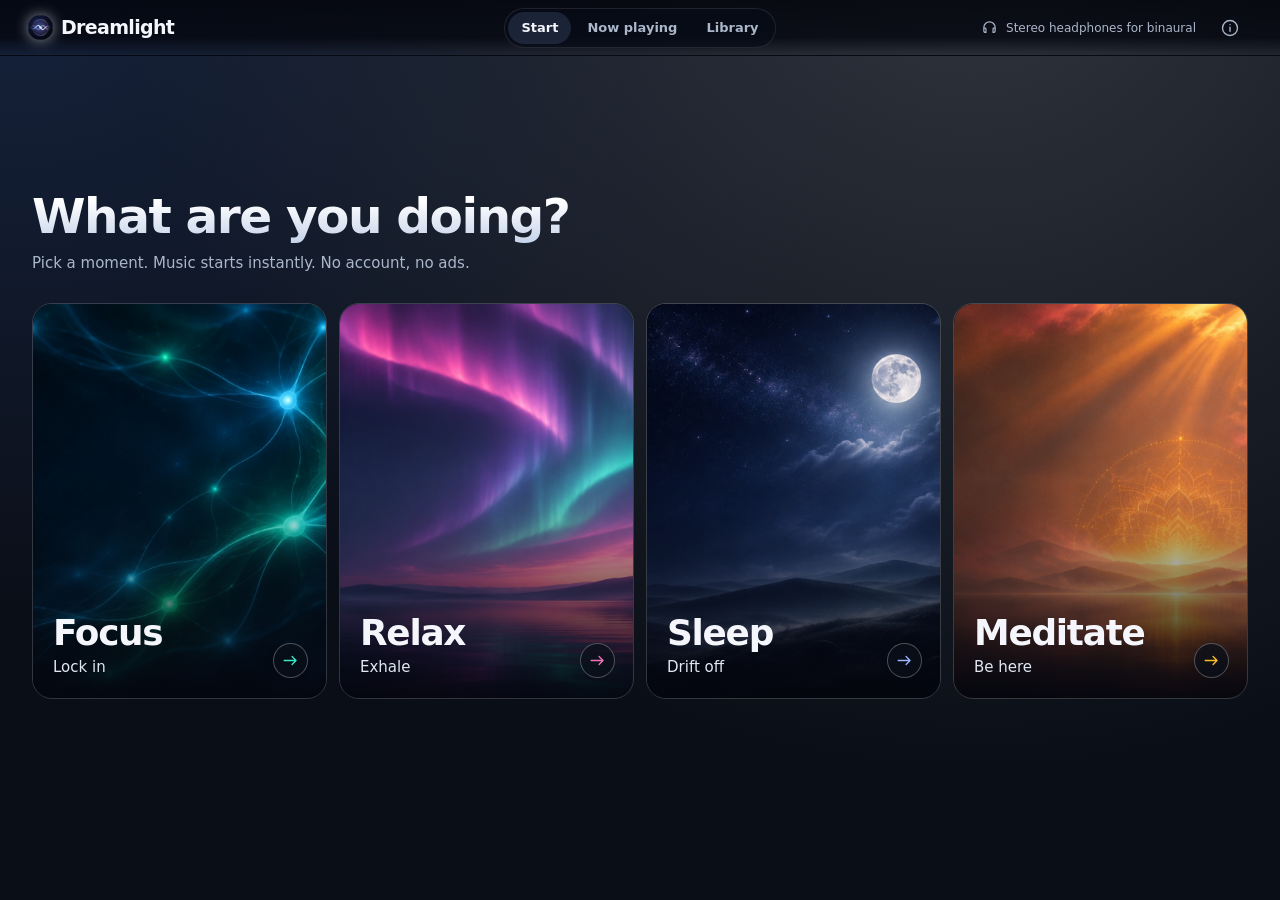
==== commit 2d688726: "Owned app chrome, Composio calendar connection and play-after-meetings Matches the Claude version's " ====
--- a/web/index.html
+++ b/web/index.html
@@ -4,7 +4,11 @@
   <meta charset="utf-8">
   <meta name="viewport" content="width=device-width, initial-scale=1, viewport-fit=cover">
   <meta name="theme-color" content="#0a0e17">
-  <meta name="description" content="Dreamlight is an offline music player for focus, relaxation, sleep, and meditation.">
+  <meta name="description" content="Dreamlight is a music player for focus, relaxation, sleep, and meditation.">
+  <meta name="mobile-web-app-capable" content="yes">
+  <meta name="apple-mobile-web-app-capable" content="yes">
+  <meta name="apple-mobile-web-app-status-bar-style" content="black-translucent">
+  <meta name="apple-mobile-web-app-title" content="Dreamlight">
   <title>Dreamlight · Focus Music Studio</title>
   <link rel="icon" type="image/svg+xml" href="favicon.svg">
   <link rel="apple-touch-icon" href="apple-touch-icon.png">
@@ -35,6 +39,7 @@
     <symbol id="i-close" viewBox="0 0 24 24"><path d="m6 6 12 12M6 18 18 6"/></symbol>
     <symbol id="i-info" viewBox="0 0 24 24"><circle cx="12" cy="12" r="9"/><path d="M12 11v5m0-8h.01"/></symbol>
     <symbol id="i-signal" viewBox="0 0 24 24"><path d="M2 12h4l2-5 4 10 3-7 2 2h5"/></symbol>
+    <symbol id="i-calendar" viewBox="0 0 24 24"><rect x="3.5" y="5" width="17" height="15.5" rx="2.5"/><path d="M8 3v4m8-4v4M3.5 10h17"/></symbol>
   </svg>
 
   <header class="topbar" id="topbar">
@@ -56,7 +61,7 @@
         <div class="start-intro">
           <button class="pill resume" type="button" id="resumeBtn" hidden><svg><use href="#i-play"/></svg><span></span></button>
           <h1 id="startTitle" tabindex="-1">What are you doing?</h1>
-          <p>Pick a moment. Music starts instantly. No account, no ads, runs offline.</p>
+          <p id="startTagline">Pick a moment. Music starts instantly.</p>
         </div>
         <div class="mode-grid" id="modeGrid" aria-label="Modes"></div>
         <p class="headphone-hint"><svg><use href="#i-headphones"/></svg> Stereo headphones for binaural</p>
@@ -146,6 +151,7 @@
             <button class="pill primary" id="dismissWake" type="button" hidden>I'm awake</button>
             <button type="button" class="pill stop-button" data-transport="stop" hidden><svg><use href="#i-stop"/></svg> Stop session</button>
             <button class="pill" id="dimScreen" type="button" aria-pressed="false" hidden>Dim screen</button>
+            <button class="pill" id="calendarBtn" type="button" hidden><svg><use href="#i-calendar"/></svg><span>Add to calendar</span></button>
           </div>
           <div class="seek-area">
             <input id="seek" type="range" min="0" max="3600" value="0" step="1" aria-label="Seek in track" disabled>
@@ -165,15 +171,16 @@
               <button type="button" data-intensity="deep">Deep</button>
             </div>
           </div>
-        </div>
-      </div>
-      <details class="track-details" id="details">
-        <summary>Details</summary>
-        <p id="description"></p>
-        <p id="intensityHelp">Intensity shapes tone and rhythmic presence.</p>
-        <dl id="telemetry"></dl>
-        <button type="button" class="pill" data-dialog="queueDialog">View queue</button>
-      </details>
+          <section class="track-details" id="details" aria-label="Track details">
+            <p id="description"></p>
+            <dl id="telemetry"></dl>
+            <div class="details-foot">
+              <p id="intensityHelp">Intensity shapes tone and rhythmic presence.</p>
+              <button type="button" class="queue-link" data-dialog="queueDialog"><span>View queue</span><svg><use href="#i-right"/></svg></button>
+            </div>
+          </section>
+        </div>
+      </div>
     </section>
   </main>
 
@@ -234,6 +241,24 @@
   <dialog id="aboutDialog" aria-labelledby="aboutHeading">
     <div class="dialog-heading"><h2 id="aboutHeading">About Dreamlight</h2><button type="button" class="icon-btn dialog-close" aria-label="Close About"><svg><use href="#i-close"/></svg></button></div>
     <p class="credits">Music generated with Python (numpy). Motion by Higgsfield. Built with Claude.</p>
+    <section class="connections-section" id="connectionsSection" aria-labelledby="connectionsHeading" hidden>
+      <h3 id="connectionsHeading">Connections</h3>
+      <div class="connection-row">
+        <div class="connection-info">
+          <strong>Google Calendar</strong>
+          <span class="connection-status muted" id="calendarStatusText">Checking...</span>
+        </div>
+        <button type="button" class="pill" id="calendarConnectBtn">Connect</button>
+      </div>
+      <p class="connection-note muted" id="calendarStatusNote">Requires an internet connection through Composio.</p>
+      <div class="connection-row autoplay-row" id="autoplayRow" hidden>
+        <div class="connection-info">
+          <strong>Play after meetings</strong>
+          <span class="connection-status muted" id="autoplayStatusText">Off</span>
+        </div>
+        <button type="button" class="pill" id="autoplayToggleBtn" aria-pressed="false">Turn on</button>
+      </div>
+    </section>
     <button type="button" class="pill" data-dialog="helpDialog">Keyboard shortcuts</button>
   </dialog>
   <dialog id="helpDialog" aria-labelledby="helpHeading">
--- a/web/player.css
+++ b/web/player.css
@@ -208,13 +208,37 @@
 .signal-on .breath-guide { top: 74%; }
 body::after { content: ""; position: fixed; z-index: 30; inset: 0; pointer-events: none; background: #1b0800; opacity: 0; transition: opacity 280ms; }
 body.dimmed::after { opacity: .35; }
-.track-details { color: var(--muted); width: min(100% - 2 * var(--gutter), 880px); margin: 0 auto; padding: 0 15px; border: 1px solid #ffffff1f; border-radius: 12px; background: rgba(13,20,36,.68); backdrop-filter: blur(14px); }
-.track-details[open] { padding-bottom: 15px; }
-.track-details summary { padding: 10px 0; cursor: pointer; color: var(--ink); }
-#intensityHelp { margin-top: 7px; font-size: 13px; }
-.track-details dl { display: flex; flex-wrap: wrap; gap: 8px 24px; }
-.track-details dt { font-size: 12px; }
-.track-details dd { margin: 0; color: var(--ink); }
+/* Track sheet: the session's facts as a compact glass card inside the controls column. */
+.track-details { container-type: inline-size; position: relative; margin-top: 18px; padding: 15px 16px 6px; color: var(--muted); border: 1px solid #ffffff1a; border-radius: 18px; background: linear-gradient(160deg, rgba(20,30,50,.62), rgba(8,12,22,.52)); backdrop-filter: blur(18px) saturate(1.25); box-shadow: inset 0 1px 0 #ffffff0f, 0 18px 50px -28px #000; overflow: hidden; }
+.track-details::before { content: ""; position: absolute; inset: 0 0 auto; height: 1px; background: linear-gradient(90deg, transparent, color-mix(in srgb, var(--accent) 55%, transparent), transparent); opacity: .7; pointer-events: none; }
+#description { color: #cdd7e6; font-size: 13px; line-height: 1.45; text-wrap: pretty; }
+.track-details dl { display: grid; grid-template-columns: repeat(2, minmax(0, 1fr)); margin: 12px 0 0; border-top: 1px solid #ffffff14; }
+.track-details dl > div { min-width: 0; padding: 9px 12px 9px 0; border-bottom: 1px solid #ffffff10; }
+.track-details dl > div:nth-child(even) { padding-left: 12px; border-left: 1px solid #ffffff10; }
+.track-details dt { font: 650 10px/1.3 var(--body); letter-spacing: .13em; text-transform: uppercase; color: #8796ad; }
+.track-details dd { margin: 3px 0 0; color: var(--ink); font-size: 14px; font-weight: 550; line-height: 1.3; letter-spacing: -.005em; text-wrap: balance; }
+.track-details dl > div:first-child dd { color: var(--accent); }
+.track-details dl > div:nth-child(6) dd::first-letter { text-transform: uppercase; }
+.track-details dl > div:nth-child(5) dd { text-transform: capitalize; }
+@container (min-width: 400px) {
+  /* Short facts share the narrow columns; Carriers and Breath cadence get the wide third column. */
+  .track-details dl { grid-template-columns: minmax(0, .9fr) minmax(0, .72fr) minmax(0, 1.45fr); }
+  .track-details dl > div, .track-details dl > div:nth-child(even) { padding: 10px 12px; border-left: 1px solid #ffffff10; }
+  .track-details dl > div:nth-child(1) { grid-area: 1 / 1; }
+  .track-details dl > div:nth-child(3) { grid-area: 1 / 2; }
+  .track-details dl > div:nth-child(2) { grid-area: 1 / 3; }
+  .track-details dl > div:nth-child(4) { grid-area: 2 / 1; }
+  .track-details dl > div:nth-child(5) { grid-area: 2 / 2; }
+  .track-details dl > div:nth-child(6) { grid-area: 2 / 3; }
+  .track-details dl > div:is(:nth-child(1), :nth-child(4)) { padding-left: 0; border-left: 0; }
+}
+.details-foot { display: flex; align-items: center; justify-content: space-between; gap: 12px; min-height: 40px; }
+#intensityHelp { font-size: 12px; line-height: 1.35; color: #8796ad; }
+.queue-link { display: inline-flex; align-items: center; gap: 5px; flex: none; min-height: 36px; padding: 0 2px; color: var(--ink); font-size: 12.5px; font-weight: 600; white-space: nowrap; }
+.queue-link svg { width: 15px; height: 15px; color: var(--accent); transition: transform 180ms var(--ease); }
+.queue-link:hover { color: var(--accent); }
+.queue-link:hover svg { transform: translateX(3px); }
+.reveal-controls .track-details { --control-index: 6; }
 body.zen { padding: 0; overflow: hidden; --zen-scrim: radial-gradient(circle at center, rgba(4,6,14,.22) 0%, rgba(4,6,14,.58) 68%, rgba(4,6,14,.82) 100%); }
 body.zen #playerEnvironment::after { background: var(--zen-scrim); }
 .zen .hero-visual { position: fixed; inset: 0; z-index: 21; border-radius: 0; --portal-size: min(72vmin, 620px); }
@@ -291,9 +315,100 @@
 .queue-item .icon-btn svg { width: 15px; }
 .queue-item .down svg { transform: rotate(180deg); }
 .credits { margin-bottom: 16px; color: var(--muted); }
+.connections-section { margin: 0 0 16px; padding: 14px 0; border-top: 1px solid var(--line); border-bottom: 1px solid var(--line); }
+.connections-section h3 { margin-bottom: 10px; font-size: 14px; color: var(--muted); }
+.connection-row { display: flex; align-items: center; justify-content: space-between; gap: 12px; }
+.connection-info { display: flex; flex-direction: column; gap: 2px; min-width: 0; }
+.connection-info strong { font-size: 14px; font-weight: 600; color: var(--ink); }
+.connection-status { font-size: 12px; }
+.connection-status.is-connected { color: var(--accent); }
+.connection-status.is-warning { color: #fbbf24; }
+.connection-note { margin-top: 8px; font-size: 12px; line-height: 1.4; }
+.autoplay-row { margin-top: 14px; padding-top: 14px; border-top: 1px solid rgba(255, 255, 255, .08); }
+#autoplayToggleBtn[aria-pressed="true"] { border-color: var(--accent); color: var(--accent); }
+#calendarBtn.calendar-added { border-color: color-mix(in srgb, var(--accent) 55%, transparent); background: var(--mode-tint); color: var(--ink); opacity: 1; }
 .shortcuts { display: grid; grid-template-columns: auto 1fr; gap: 8px 12px; }
 .shortcuts dt { font-family: var(--mono); color: var(--accent); }
 .shortcuts dd { margin: 0; color: var(--muted); }
+/* Desktop Now playing: a full-viewport stage. Controls and track sheet on the left, the portal fills the rest. */
+@media (min-width: 1100px) {
+  .player { padding-bottom: 0; overflow: clip; }
+  .player-stage {
+    --stage-pad-y: clamp(20px, 3.6vh, 52px);
+    width: min(100%, 1840px); min-height: calc(100dvh - 56px);
+    grid-template-columns: clamp(440px, 35vw, 610px) minmax(0, 1fr);
+    gap: clamp(40px, 4.6vw, 104px);
+    padding: var(--stage-pad-y) clamp(40px, 4.4vw, 96px);
+  }
+  .hero-visual { --portal-size: min(calc(100dvh - 56px - 2 * var(--stage-pad-y)), 100%, 980px); }
+  .hero-scene { border-radius: clamp(28px, 2.2vw, 40px); box-shadow: 0 40px 120px -20px #000c, 0 0 140px -30px color-mix(in srgb, var(--accent) 50%, transparent); }
+  #vizCanvas { border-radius: clamp(28px, 2.2vw, 40px); }
+  .player-controls .back-button { margin-bottom: clamp(8px, 2.2vh, 26px); }
+  .player-mode { font-size: 12px; margin-bottom: clamp(6px, 1vh, 12px); }
+  #playerTitle { font-size: clamp(42px, 3.5vw, 68px); letter-spacing: -.038em; text-wrap: balance; }
+  .track-title { margin-top: clamp(8px, 1.1vh, 14px); font-size: clamp(15px, 1.05vw, 19px); }
+  .clock { margin: clamp(16px, 2.6vh, 34px) 0 clamp(10px, 1.6vh, 20px); gap: 11px; }
+  #clockValue { font-size: clamp(28px, 2.5vw, 46px); font-weight: 560; letter-spacing: -.035em; }
+  #clockNote { font-size: 13px; }
+  .play-cluster { gap: 10px; }
+  .play-btn { width: clamp(60px, 4.4vw, 80px); height: clamp(60px, 4.4vw, 80px); box-shadow: 0 10px 40px -12px color-mix(in srgb, var(--accent) 70%, transparent); }
+  .play-btn svg { width: clamp(23px, 1.6vw, 29px); height: clamp(23px, 1.6vw, 29px); }
+  .play-cluster .icon-btn { width: 48px; height: 48px; }
+  .play-cluster .timer-chip { margin-left: 6px; min-height: 40px; padding-inline: 14px; }
+  .seek-area { margin-top: clamp(4px, 1.2vh, 14px); }
+  .player-actions { margin-top: clamp(10px, 1.8vh, 20px); gap: 8px; }
+  .player-actions .pill { min-height: 40px; padding-inline: 14px; }
+  .intensity { margin-top: clamp(8px, 1.4vh, 14px); }
+  .track-details { margin-top: clamp(14px, 2.8vh, 34px); padding: clamp(13px, 1.8vh, 20px) clamp(15px, 1.2vw, 22px) 4px; border-radius: 20px; }
+  .track-details dd { font-size: clamp(13px, .95vw, 15.5px); }
+}
+/* Desktop activity picker: the header and tiles grow with the viewport. Three tiles stand as tall posters
+   in one row; six tiles form a 3 by 2 wall of landscape cards. The mode scene stays visible around them. */
+@media (min-width: 1100px) {
+  .activity-inner { width: min(100% - 2 * clamp(32px, 4.4vw, 96px), 1760px); padding-block: clamp(22px, 3.6vh, 52px) clamp(24px, 4vh, 56px); }
+  .mode-strip { height: 52px; padding: 5px; gap: 6px; }
+  .mode-strip button { min-height: 40px; padding-inline: clamp(18px, 1.4vw, 26px); font-size: 14px; }
+  .activity-intro { margin: clamp(16px, 2.8vh, 34px) 0 clamp(18px, 3vh, 36px); }
+  #activityHeading { font-size: clamp(46px, 4.4vw, 84px); letter-spacing: -.04em; }
+  .activity-intro p { margin-top: clamp(4px, .8vh, 10px); font-size: clamp(15px, 1.15vw, 20px); color: #c3cee0; }
+  .activity-grid {
+    --tile-w: max(220px, min(26vw, (100dvh - 56px - 255px - 2 * clamp(24px, 3.8vh, 54px)) * .8, 520px));
+    grid-template-columns: repeat(3, var(--tile-w)); gap: clamp(16px, 1.4vw, 28px);
+  }
+  .activity-grid > * { aspect-ratio: 4 / 5; }
+  .activity-grid:has(> :nth-child(4)) {
+    --tile-w: max(220px, min(28vw, (100dvh - 56px - 255px - 2 * clamp(24px, 3.8vh, 54px) - clamp(16px, 1.4vw, 28px)) / 2 * 4 / 3, 540px));
+  }
+  .activity-grid:has(> :nth-child(4)) > * { aspect-ratio: 4 / 3; }
+  .activity-card { container-type: inline-size; padding: clamp(15px, 1.3vw, 26px); border-radius: clamp(18px, 1.5vw, 26px); }
+  .activity-card strong { font-size: clamp(18px, 7cqi, 32px); letter-spacing: -.025em; }
+  .activity-card small { margin-top: 6px; font-size: clamp(12px, 3.6cqi, 15.5px); }
+  .duration-badge { top: clamp(12px, 4.5cqi, 20px); right: clamp(12px, 4.5cqi, 20px); padding: 5px 11px; font-size: clamp(11px, 3.2cqi, 13.5px); }
+  .row-play { right: clamp(11px, 5cqi, 22px); bottom: clamp(11px, 5cqi, 22px); width: clamp(36px, 13cqi, 52px); height: clamp(36px, 13cqi, 52px); }
+  .activity-card:is(:hover, :focus-visible) .activity-label { padding-right: clamp(32px, 15cqi, 60px); }
+  .activity-grid > .reset-tip { aspect-ratio: auto; align-self: end; padding: clamp(17px, 1.8vw, 30px); border-radius: clamp(18px, 1.5vw, 26px); }
+  .reset-tip strong { font-size: clamp(16px, 1.5vw, 24px); }
+  .reset-tip p { font-size: clamp(13px, 1vw, 16px); }
+}
+@media (min-width: 1360px) {
+  /* Room to spare: session actions such as Add to calendar ride on the transport row. */
+  .player-controls { display: grid; grid-template-columns: auto minmax(0, 1fr); column-gap: 10px; }
+  .player-controls > * { grid-column: 1 / -1; }
+  .player-controls .back-button { justify-self: start; }
+  .player-controls > .play-cluster { grid-column: 1; }
+  .player-controls > .session-actions { grid-column: 2; margin-top: 0; align-self: center; }
+}
+@media (min-width: 1100px) and (max-height: 940px) {
+  .player-controls .back-button { min-height: 32px; margin-bottom: 4px; }
+  #playerTitle { font-size: clamp(38px, 3.2vw, 58px); }
+  .seek-area { margin-top: 0; }
+  .player-actions { margin-top: 6px; }
+  .clock { margin-block: 12px 8px; }
+  .track-details { margin-top: 12px; }
+  #description { font-size: 12.5px; }
+  .track-details dl { margin-top: 9px; }
+  .track-details dl > div, .track-details dl > div:nth-child(even) { padding-block: 7px; }
+}
 @media (max-width: 1000px) {
   #focusStreak, .topbar .headphone-hint { display: none; }
   .launcher-inner .headphone-hint { display: flex; }
@@ -375,6 +490,18 @@
   .tracks th, .tracks td { padding-inline: 3px; }
   dialog { margin: auto auto max(8px, env(safe-area-inset-bottom)); max-height: calc(100dvh - 20px - env(safe-area-inset-top) - env(safe-area-inset-bottom)); }
 }
+/* Phone and home-screen app (26 Nov 2026): fill the screen. Full-width art on Now playing,
+   mood cards that grow with the available height. Short phones keep the compact rule below. */
+@media (max-width: 720px) {
+  .mode-card { height: clamp(146px, calc((100dvh - 300px - env(safe-area-inset-top) - env(safe-area-inset-bottom)) / 2), 280px); }
+  .hero-visual { min-height: 0; --portal-size: min(100%, 50dvh); }
+  .player-stage { padding-top: 8px; }
+  .player-stage:not(.signal-on) .visual-tools,
+  .hero-visual .visual-tools { flex-direction: row; align-items: center; top: 10px; right: 10px; gap: 6px; }
+  .player-stage:not(.signal-on) .visual-tools .segments { flex-direction: row; background: #0b111dd9; backdrop-filter: blur(12px); }
+  .player-stage:not(.signal-on) .visual-tools .segments button { padding-inline: 11px; }
+  .player-controls .back-button { top: 18px; left: calc(var(--gutter) + 10px); padding-inline: 11px 13px; border-radius: 999px; background: #0b111dd9; backdrop-filter: blur(12px); border: 1px solid #ffffff2b; }
+}
 @media (max-width: 370px) {
   .brand img { display: none; }
   .navigation { gap: 1px; }
@@ -390,3 +517,8 @@
 @media (prefers-reduced-motion: reduce) {
   *, *::before, *::after { animation-duration: 0s !important; transition-duration: 0s !important; }
 }
+
+/* Owned Mac app: same chrome and start position as the Claude version */
+.owned-desktop .topbar { -webkit-app-region: drag; app-region: drag; padding-left: 88px; }
+.owned-desktop .topbar :is(button, nav, input, .pill, a) { -webkit-app-region: no-drag; app-region: no-drag; }
+.owned-desktop .launcher-inner { padding-top: clamp(58px, 9vh, 84px); }
